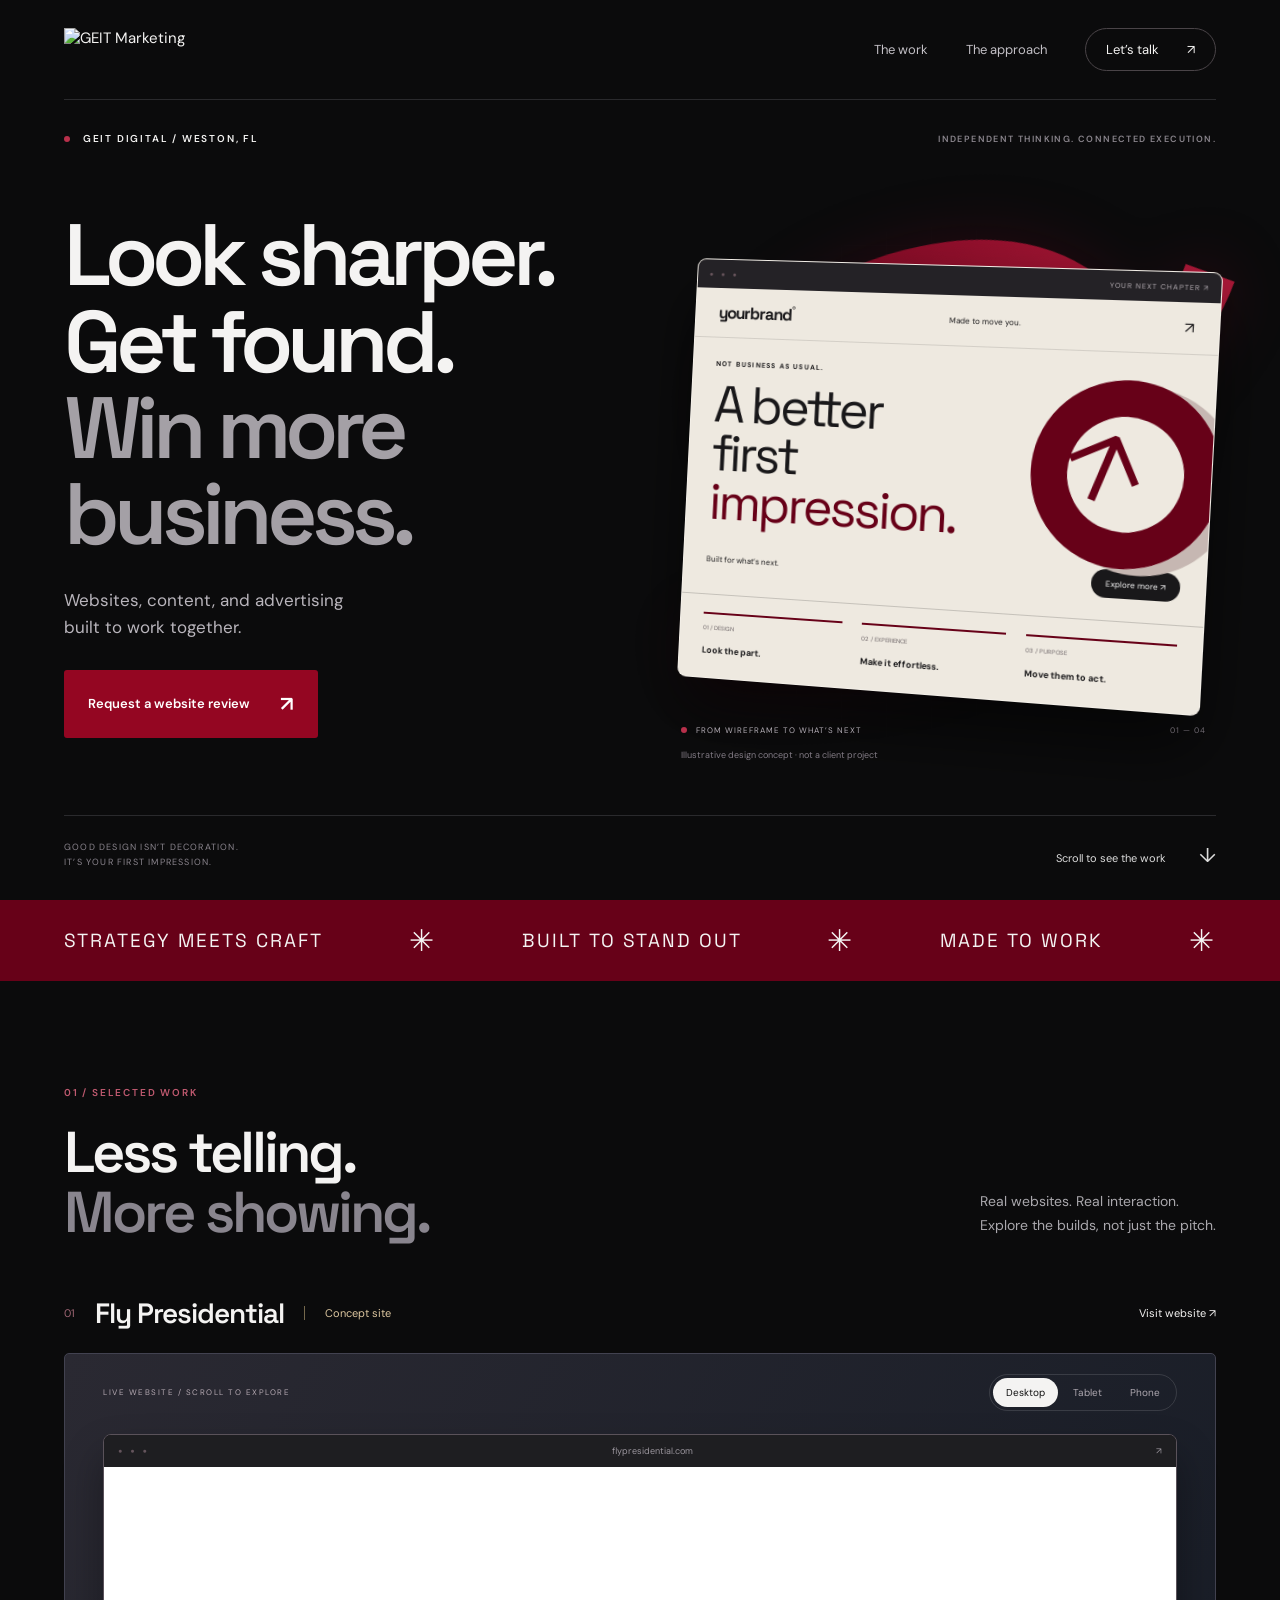
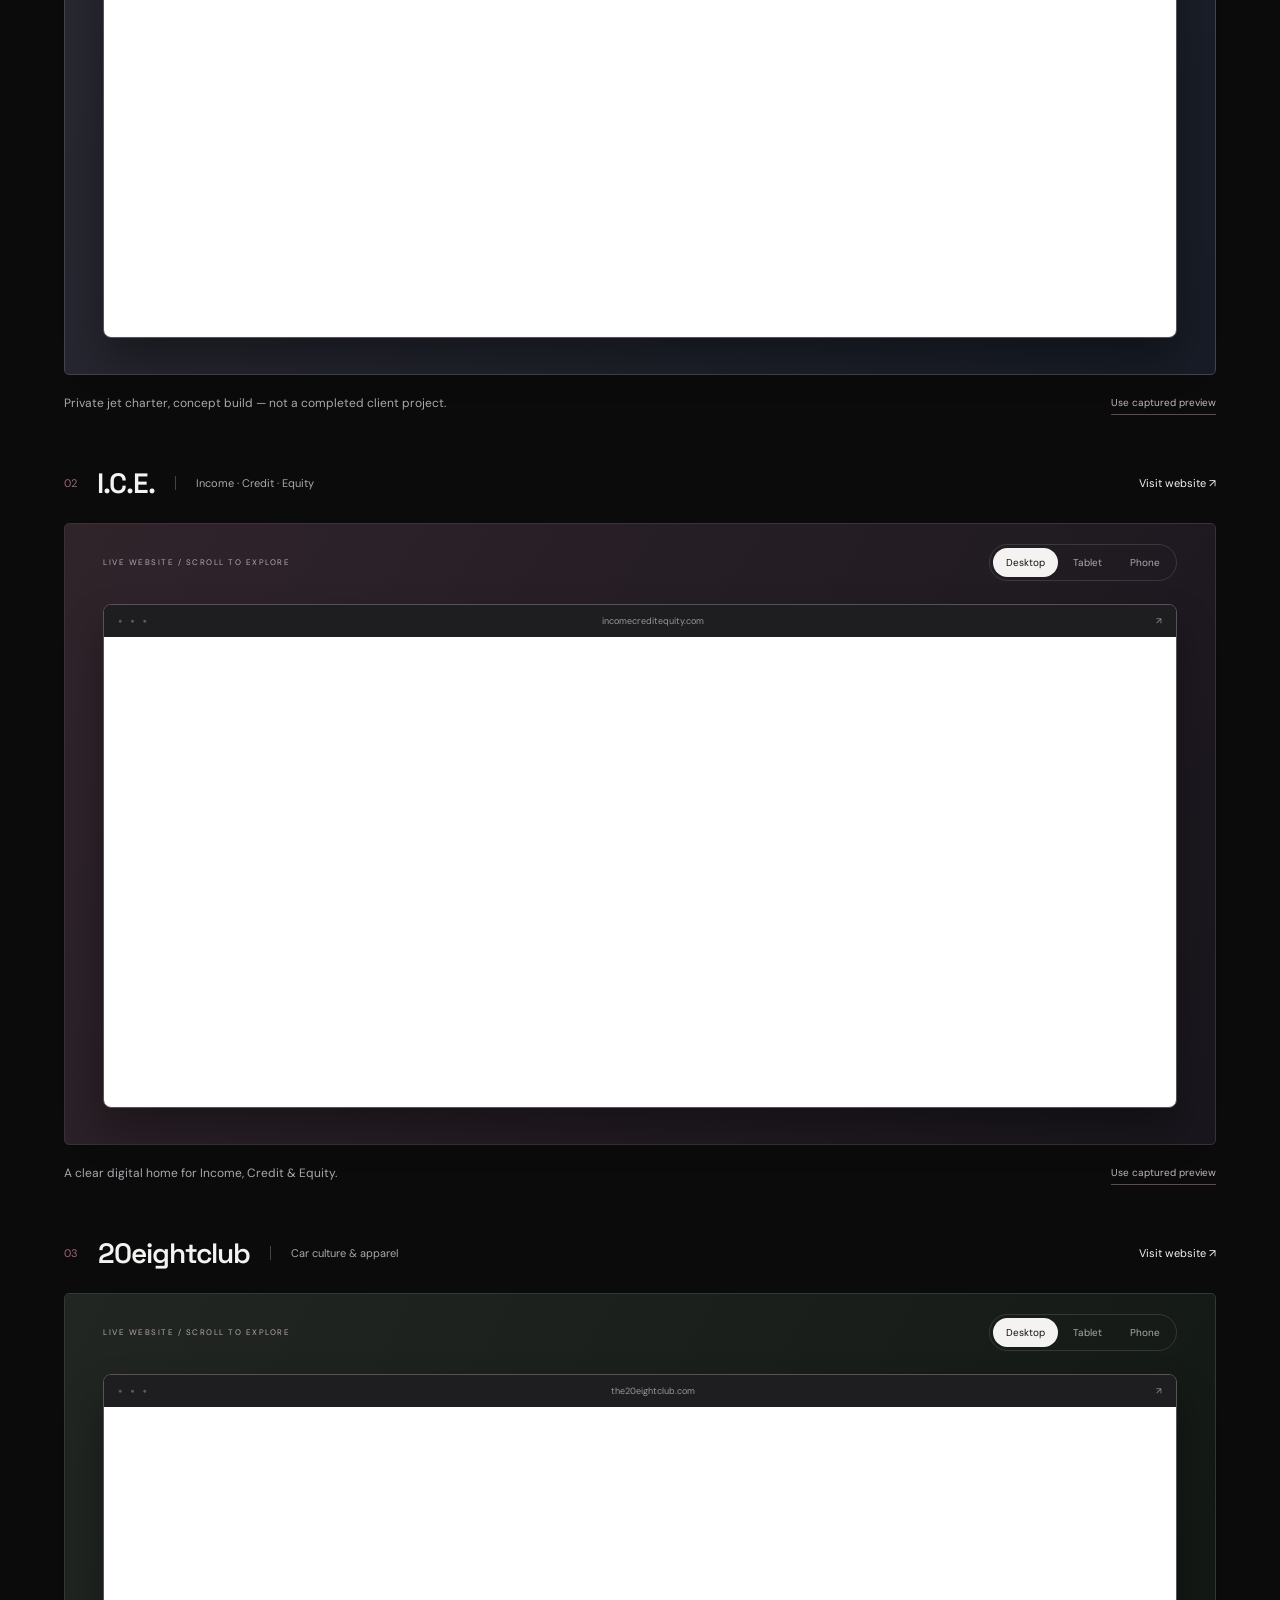
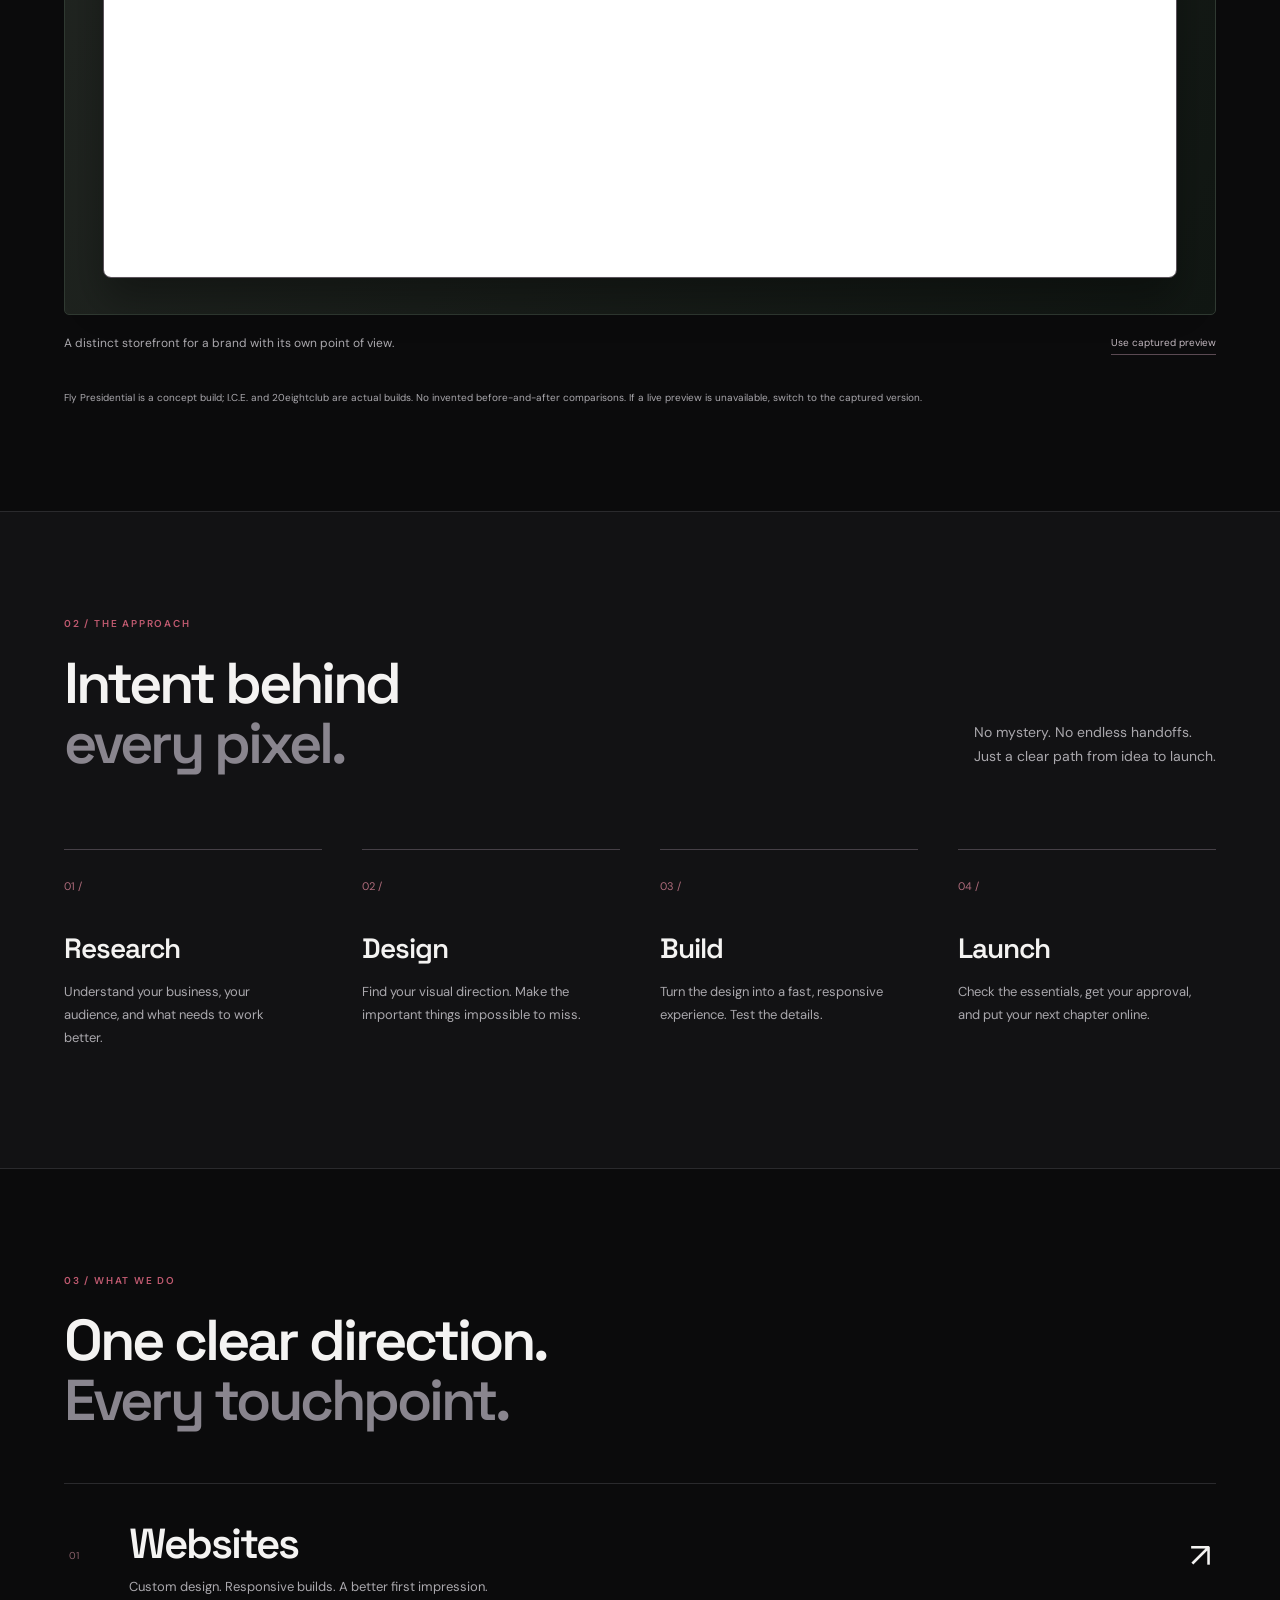
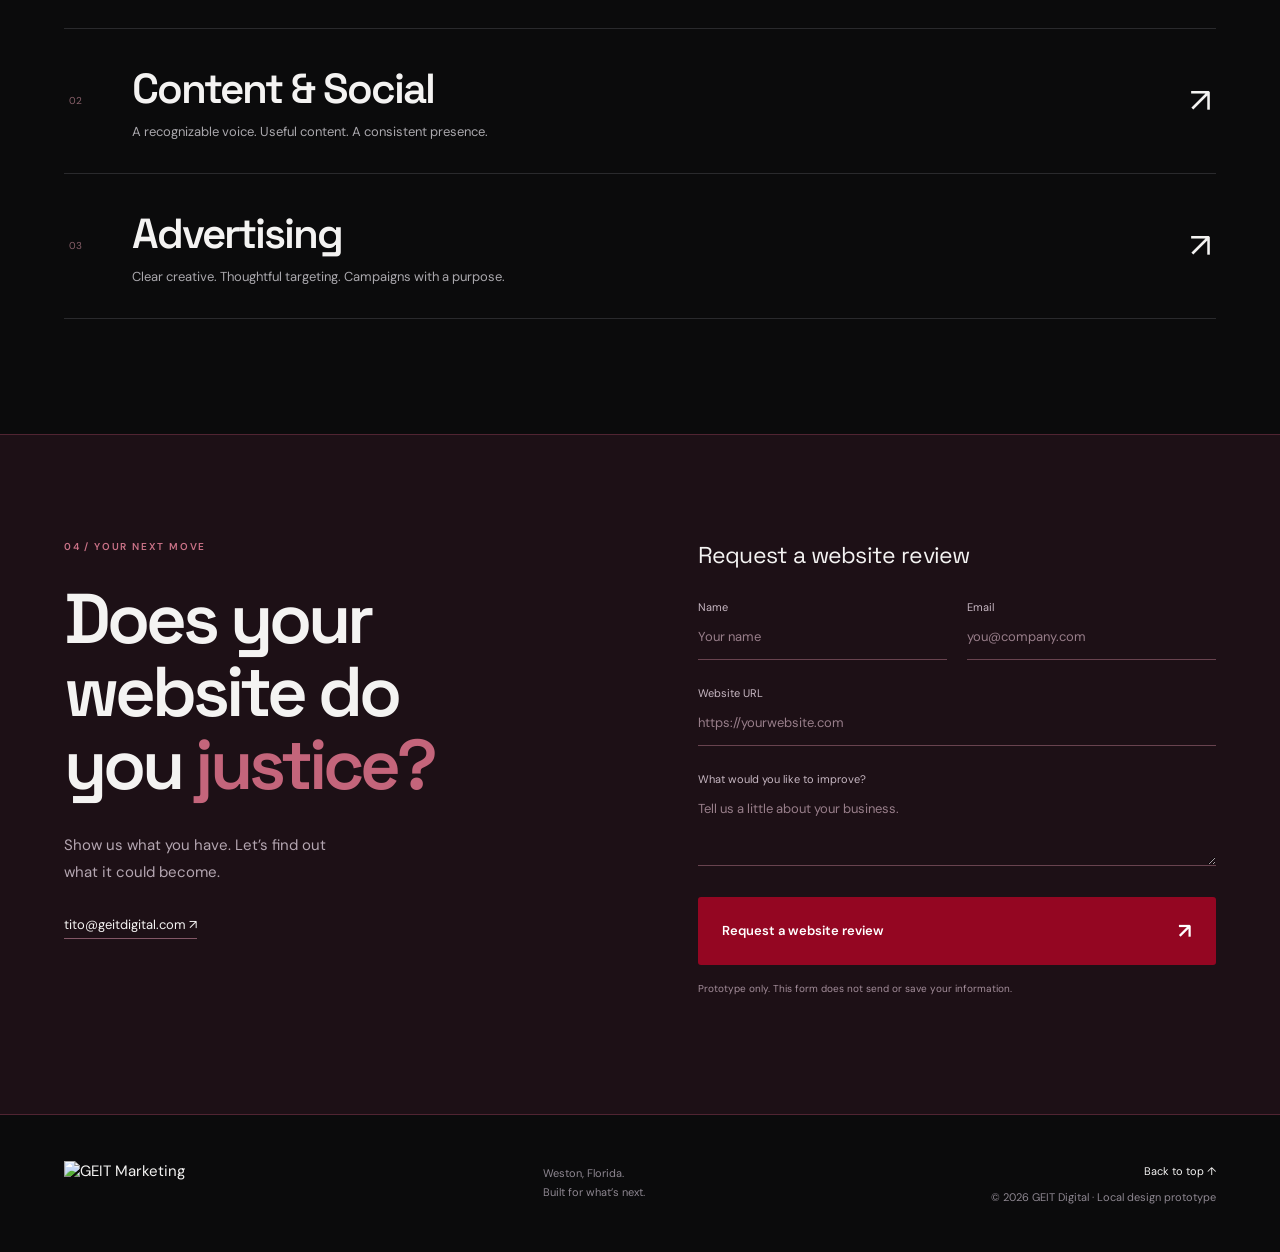
==== index.html @ c1f09822 "Add site preview files" ====
<!doctype html>
<html lang="en"><head>
<meta name="robots" content="noindex, nofollow"><meta charset="utf-8"><meta name="viewport" content="width=device-width, initial-scale=1"><meta name="theme-color" content="#0b0b0c"><meta name="description" content="GEIT Digital — websites, content, and advertising built to work together. Local design prototype."><title>GEIT Digital — Built to stand out.</title><link rel="icon" href="assets/geit-logo.png"><link rel="preconnect" href="https://fonts.googleapis.com"><link rel="preconnect" href="https://fonts.gstatic.com" crossorigin><link href="https://fonts.googleapis.com/css2?family=DM+Sans:wght@400;500;600;700&family=Space+Grotesk:wght@400;500;600;700&display=swap" rel="stylesheet"><link rel="stylesheet" href="styles.css"><script src="script.js" defer></script></head>
<body><a class="skip" href="#main">Skip to content</a><div class="cursor" aria-hidden="true"></div>
<header class="header"><a class="brand" href="#" aria-label="GEIT Digital home"><img src="assets/geit-logo.png" width="132" height="44" alt="GEIT Marketing"></a><nav aria-label="Main navigation"><a href="#work">The work</a><a href="#approach">The approach</a><a class="nav-cta" href="#review">Let’s talk <span>↗</span></a></nav></header>
<main id="main"><section class="hero" aria-labelledby="hero-title"><div class="hero-top"><p class="eyebrow"><i></i> GEIT DIGITAL / WESTON, FL</p><p class="edition">INDEPENDENT THINKING. CONNECTED EXECUTION.</p></div><div class="hero-layout"><div class="hero-copy"><h1 id="hero-title">Look sharper.<br>Get found.<br><span>Win more<br class="desktop-break"> business.</span></h1><p class="hero-sub">Websites, content, and advertising<br>built to work together.</p><a class="button" href="#review">Request a website review <span>↗</span></a></div>
<div class="hero-art" aria-label="Animation of a wireframe becoming a polished website"><div class="art-grid"></div><svg class="swoosh" viewBox="0 0 600 600" aria-hidden="true"><defs><linearGradient id="maroon"><stop stop-color="#670118"/><stop offset="1" stop-color="#ad1838"/></linearGradient></defs><path d="M 65 396 C 510 550 613 93 297 120 C 96 139 111 351 365 293 C 481 266 540 211 565 171" fill="none" stroke="url(#maroon)" stroke-width="45" pathLength="1"/></svg>
<div class="site-build"><div class="mini-chrome"><span>● ● ●</span><span>YOUR NEXT CHAPTER ↗</span></div><div class="mini-nav"><b>yourbrand<span>®</span></b><small>Made to move you.</small><span>↗</span></div><div class="mini-content"><p class="mini-label">NOT BUSINESS AS USUAL.</p><div class="mini-heading">A better<br>first<br><em>impression.</em></div><div class="mini-orbit"><span>↗</span></div><div class="mini-bottom"><span>Built for what’s next.</span><span class="mini-pill">Explore more ↗</span></div></div><div class="mini-cards"><div><span>01 / DESIGN</span><b>Look the part.</b></div><div><span>02 / EXPERIENCE</span><b>Make it effortless.</b></div><div><span>03 / PURPOSE</span><b>Move them to act.</b></div></div></div>
<div class="build-caption"><span class="live-dot"></span> FROM WIREFRAME TO WHAT’S NEXT <span>01 — 04</span></div><p class="concept-note">Illustrative design concept · not a client project</p></div></div><div class="hero-bottom"><span>GOOD DESIGN ISN’T DECORATION.<br>IT’S YOUR FIRST IMPRESSION.</span><a href="#work">Scroll to see the work <span>↓</span></a></div></section>
<div class="ticker" aria-hidden="true"><span>STRATEGY MEETS CRAFT</span><b>✳</b><span>BUILT TO STAND OUT</span><b>✳</b><span>MADE TO WORK</span><b>✳</b></div>
<section id="work" class="section work"><div class="section-heading reveal"><div><p class="eyebrow">01 / SELECTED WORK</p><h2>Less telling.<br><span>More showing.</span></h2></div><p>Real websites. Real interaction.<br>Explore the builds, not just the pitch.</p></div>
<article class="project reveal" data-project="fly"><div class="project-head"><div><span class="project-number">01</span><h3>Fly Presidential</h3><span class="project-kind">Concept site</span></div><a href="https://flypresidential.com" target="_blank" rel="noopener noreferrer">Visit website ↗</a></div><div class="preview-stage fly-stage"><div class="preview-toolbar"><span class="preview-label">LIVE WEBSITE / SCROLL TO EXPLORE</span><div class="device-buttons" role="group" aria-label="Fly Presidential device preview"><button data-device="desktop" aria-pressed="true">Desktop</button><button data-device="tablet" aria-pressed="false">Tablet</button><button data-device="phone" aria-pressed="false">Phone</button></div></div><div class="device-shell" data-device="desktop"><div class="browser-bar"><span>● ● ●</span><span>flypresidential.com</span><span>↗</span></div><div class="screen"><picture><source media="(max-width:700px)" srcset="assets/fly-mobile.webp"><img class="site-capture" src="assets/fly-site.webp" width="1440" height="1000" alt="Captured Fly Presidential concept homepage; not a completed client project" loading="lazy"></picture><iframe title="Fly Presidential concept site preview" data-src="https://flypresidential.com" loading="lazy" referrerpolicy="no-referrer" sandbox="allow-scripts allow-same-origin" tabindex="0"></iframe></div></div></div><div class="project-foot"><p>Private jet charter, concept build — not a completed client project.</p><button class="capture-toggle" aria-pressed="false">Use captured preview</button></div></article>
<article class="project reveal" data-project="ice"><div class="project-head"><div><span class="project-number">02</span><h3>I.C.E.</h3><span class="project-kind">Income · Credit · Equity</span></div><a href="https://incomecreditequity.com" target="_blank" rel="noopener noreferrer">Visit website ↗</a></div><div class="preview-stage ice-stage"><div class="preview-toolbar"><span class="preview-label">LIVE WEBSITE / SCROLL TO EXPLORE</span><div class="device-buttons" role="group" aria-label="I.C.E. device preview"><button data-device="desktop" aria-pressed="true">Desktop</button><button data-device="tablet" aria-pressed="false">Tablet</button><button data-device="phone" aria-pressed="false">Phone</button></div></div><div class="device-shell" data-device="desktop"><div class="browser-bar"><span>● ● ●</span><span>incomecreditequity.com</span><span>↗</span></div><div class="screen"><img class="site-capture" src="assets/ice-site.webp" width="1440" height="2400" alt="Captured I.C.E. homepage; use Visit website for the current build" loading="lazy"><iframe title="I.C.E. live website preview" data-src="https://incomecreditequity.com" loading="lazy" referrerpolicy="no-referrer" sandbox="allow-scripts allow-same-origin" tabindex="0"></iframe></div></div></div><div class="project-foot"><p>A clear digital home for Income, Credit & Equity.</p><button class="capture-toggle" aria-pressed="false">Use captured preview</button></div></article>
<article class="project reveal" data-project="club"><div class="project-head"><div><span class="project-number">03</span><h3>20eightclub</h3><span class="project-kind">Car culture & apparel</span></div><a href="https://the20eightclub.com" target="_blank" rel="noopener noreferrer">Visit website ↗</a></div><div class="preview-stage club-stage"><div class="preview-toolbar"><span class="preview-label">LIVE WEBSITE / SCROLL TO EXPLORE</span><div class="device-buttons" role="group" aria-label="20eightclub device preview"><button data-device="desktop" aria-pressed="true">Desktop</button><button data-device="tablet" aria-pressed="false">Tablet</button><button data-device="phone" aria-pressed="false">Phone</button></div></div><div class="device-shell" data-device="desktop"><div class="browser-bar"><span>● ● ●</span><span>the20eightclub.com</span><span>↗</span></div><div class="screen"><img class="site-capture" src="assets/20eight-site.webp" width="1440" height="2400" alt="Captured 20eightclub homepage; use Visit website for the current build" loading="lazy"><iframe title="20eightclub live website preview" data-src="https://the20eightclub.com" loading="lazy" referrerpolicy="no-referrer" sandbox="allow-scripts allow-same-origin" tabindex="0"></iframe></div></div></div><div class="project-foot"><p>A distinct storefront for a brand with its own point of view.</p><button class="capture-toggle" aria-pressed="false">Use captured preview</button></div></article><p class="work-note">Fly Presidential is a concept build; I.C.E. and 20eightclub are actual builds. No invented before-and-after comparisons. If a live preview is unavailable, switch to the captured version.</p></section>
<section id="approach" class="section approach"><div class="section-heading reveal"><div><p class="eyebrow">02 / THE APPROACH</p><h2>Intent behind<br><span>every pixel.</span></h2></div><p>No mystery. No endless handoffs.<br>Just a clear path from idea to launch.</p></div><div class="steps"><article class="reveal"><span>01 /</span><h3>Research</h3><p>Understand your business, your audience, and what needs to work better.</p></article><article class="reveal"><span>02 /</span><h3>Design</h3><p>Find your visual direction. Make the important things impossible to miss.</p></article><article class="reveal"><span>03 /</span><h3>Build</h3><p>Turn the design into a fast, responsive experience. Test the details.</p></article><article class="reveal"><span>04 /</span><h3>Launch</h3><p>Check the essentials, get your approval, and put your next chapter online.</p></article></div></section>
<section class="section services" id="services"><div class="section-heading reveal"><div><p class="eyebrow">03 / WHAT WE DO</p><h2>One clear direction.<br><span>Every touchpoint.</span></h2></div></div><a class="service-row reveal" href="#review"><span>01</span><div><h3>Websites</h3><p>Custom design. Responsive builds. A better first impression.</p></div><b>↗</b></a><a class="service-row reveal" href="#review"><span>02</span><div><h3>Content & Social</h3><p>A recognizable voice. Useful content. A consistent presence.</p></div><b>↗</b></a><a class="service-row reveal" href="#review"><span>03</span><div><h3>Advertising</h3><p>Clear creative. Thoughtful targeting. Campaigns with a purpose.</p></div><b>↗</b></a></section>
<section class="section review" id="review"><div class="review-copy reveal"><p class="eyebrow">04 / YOUR NEXT MOVE</p><h2>Does your<br>website do<br>you <em>justice?</em></h2><p>Show us what you have. Let’s find out<br>what it could become.</p><a href="mailto:tito@geitdigital.com">tito@geitdigital.com ↗</a></div><form id="review-form" class="reveal" action="#review" method="get"><p class="form-intro">Request a website review</p><div class="form-grid"><label>Name<input name="name" autocomplete="name" required placeholder="Your name"></label><label>Email<input name="email" type="email" autocomplete="email" required placeholder="you@company.com"></label></div><label>Website URL<input name="website" type="url" placeholder="https://yourwebsite.com" required></label><label>What would you like to improve?<textarea name="message" rows="3" placeholder="Tell us a little about your business."></textarea></label><button class="button" id="review-submit" type="button">Request a website review <span>↗</span></button><p class="prototype-note">Prototype only. This form does not send or save your information.</p><p id="form-status" role="status" aria-live="polite"></p></form></section></main>
<footer><a href="#" class="brand"><img src="assets/geit-logo.png" width="132" height="44" alt="GEIT Marketing" loading="lazy"></a><p>Weston, Florida.<br>Built for what’s next.</p><div><a href="#main">Back to top ↑</a><p>© 2026 GEIT Digital · Local design prototype</p></div></footer></body></html>
---- styles.css ----
:root{--bg:#0b0b0c;--panel:#141416;--ink:#f4f3f2;--muted:#aaa8ad;--line:#2a2a2d;--maroon:#670118;--red:#940622;--font:'Space Grotesk',Arial,sans-serif}*{box-sizing:border-box}html{scroll-behavior:smooth;scroll-padding-top:100px}body{margin:0;background:var(--bg);color:var(--ink);font-family:'DM Sans',Arial,sans-serif;font-size:15px;-webkit-font-smoothing:antialiased}a{color:inherit;text-decoration:none}button,input,textarea{font:inherit}button,a,input,textarea{-webkit-tap-highlight-color:transparent}button{cursor:pointer}a:focus-visible,button:focus-visible,input:focus-visible,textarea:focus-visible,iframe:focus-visible{outline:2px solid #e3637d;outline-offset:5px}::selection{background:var(--red);color:white}.skip{position:fixed;top:-80px;left:20px;background:white;color:black;padding:14px;z-index:100}.skip:focus{top:10px}.header{height:100px;margin:0 5%;display:flex;align-items:center;justify-content:space-between;border-bottom:1px solid var(--line)}.brand img{width:132px;height:auto;display:block}.header nav{display:flex;align-items:center;gap:38px;font-size:13px}.header nav>a:not(.nav-cta){color:#c3c0c6}.header a:hover{color:#e3a3b1}.nav-cta{border:1px solid #4a4448;border-radius:30px;padding:12px 20px;display:flex;gap:28px}.hero{padding:32px 5% 0;overflow:hidden}.hero-top{display:flex;justify-content:space-between;align-items:center}.eyebrow,.edition{font-size:10px;letter-spacing:1.8px;font-weight:600}.eyebrow i,.live-dot{display:inline-block;width:6px;height:6px;border-radius:50%;background:#b8304b;margin-right:9px}.edition{font-size:9px;color:#8a858c;letter-spacing:1.4px}.hero-layout{display:grid;grid-template-columns:1.05fr 1fr;align-items:center;min-height:660px;gap:15px}.hero-copy{z-index:1;padding:25px 0 45px}h1,h2,h3,p{margin-top:0}h1,h2,h3{font-family:var(--font);font-weight:600}h1{font-size:clamp(62px,6.8vw,108px);line-height:.99;letter-spacing:-6px;margin-bottom:30px}h1>span{color:#a4a0a6}.hero-sub{color:#b9b5bc;font-size:17px;line-height:1.6;margin-bottom:28px}.button{display:inline-flex;align-items:center;justify-content:space-between;gap:30px;padding:19px 23px;background:var(--red);border:1px solid transparent;border-radius:3px;color:white;font-size:13px;font-weight:600;transition:background .2s,transform .2s}.button:hover{background:#b80b30;transform:translateY(-3px)}.button span{font-size:21px}.hero-art{height:570px;position:relative;perspective:1200px}.art-grid{position:absolute;inset:0;background-image:linear-gradient(#ffffff06 1px,transparent 1px),linear-gradient(90deg,#ffffff06 1px,transparent 1px);background-size:45px 45px;mask-image:radial-gradient(ellipse,black,transparent 70%)}.swoosh{position:absolute;width:125%;height:125%;top:-13%;left:-12%;transform:rotate(-12deg);filter:drop-shadow(0 0 30px #67011850)}.swoosh path{stroke-dasharray:1;stroke-dashoffset:1;animation:draw 1.8s cubic-bezier(.4,0,.2,1) .15s forwards}.site-build{position:absolute;inset:65px 10px 74px 16px;background:#eee9e0;color:#19181a;border:1px solid #ffffff40;border-radius:9px;overflow:hidden;box-shadow:0 35px 65px #0009;transform:rotateY(-8deg) rotateZ(3deg);animation:assemble 1.7s ease both}.mini-chrome{height:29px;background:#242226;color:#b8b1b7;display:flex;justify-content:space-between;align-items:center;padding:0 12px;font-size:7px;letter-spacing:1px}.mini-chrome>span:first-child{font-size:7px;letter-spacing:3px;color:#68555c}.mini-nav{display:flex;justify-content:space-between;align-items:center;padding:14px 24px;border-bottom:1px solid #19181a20}.mini-nav b{font-family:var(--font);font-size:17px;letter-spacing:-1px}.mini-nav b span{font-size:8px;vertical-align:top}.mini-nav small{font-size:8px}.mini-content{padding:22px 24px;position:relative;overflow:hidden}.mini-label{font-size:7px;font-weight:700;letter-spacing:1.2px;margin-bottom:12px}.mini-heading{font-family:var(--font);font-size:clamp(38px,4.1vw,62px);letter-spacing:-3px;line-height:.95;position:relative;z-index:2}.mini-heading em{font-style:normal;color:var(--maroon)}.mini-orbit{position:absolute;right:-10px;top:27px;width:185px;height:185px;border-radius:50%;border:36px solid var(--maroon);box-shadow:12px 12px 0 #c6b7b2;transform:rotate(-25deg)}.mini-orbit span{font-size:95px;position:absolute;left:10px;top:-18px;color:var(--maroon)}.mini-bottom{display:flex;justify-content:space-between;align-items:center;margin-top:20px;font-size:8px}.mini-pill{background:#19181a;color:#fff;padding:9px 14px;border-radius:20px}.mini-cards{border-top:1px solid #19181a30;display:flex;padding:18px 24px;gap:20px}.mini-cards>div{flex:1;border-top:2px solid var(--maroon);padding-top:10px}.mini-cards span{display:block;font-size:6px;margin-bottom:7px;color:#6a6265}.mini-cards b{font-size:9px}.mini-nav,.mini-content,.mini-cards{animation:polish 1.5s ease both}.mini-content{animation-delay:.15s}.mini-cards{animation-delay:.3s}.build-caption{position:absolute;bottom:35px;left:20px;right:10px;font-size:8px;letter-spacing:1px;color:#b3adb5;display:flex;align-items:center}.build-caption>span:last-child{margin-left:auto;color:#6e6870}.concept-note{position:absolute;bottom:0;left:20px;font-size:9px;color:#827b85}.hero-bottom{display:flex;justify-content:space-between;align-items:center;border-top:1px solid var(--line);padding:22px 0 28px;font-size:9px;letter-spacing:1.2px;color:#8b858e;line-height:1.7}.hero-bottom>a{font-size:11px;color:#ddd;letter-spacing:0}.hero-bottom>a span{margin-left:30px;font-size:20px}.ticker{background:var(--maroon);padding:21px 5%;display:flex;align-items:center;justify-content:space-between;gap:25px;overflow:hidden;white-space:nowrap;font-family:var(--font);font-size:19px;letter-spacing:2px}.ticker b{font-size:30px;font-weight:400}.section{padding:105px 5%}.section-heading{display:flex;justify-content:space-between;align-items:flex-end;margin-bottom:52px;gap:30px}.section-heading .eyebrow{color:#c05a70;margin-bottom:24px}h2{font-size:clamp(44px,4.5vw,70px);line-height:1.04;letter-spacing:-3px;margin-bottom:0}h2 span{color:#89858e}.section-heading>p{color:var(--muted);line-height:1.7;font-size:14px;margin-bottom:5px}.project{margin-top:50px}.project-head{display:flex;align-items:center;justify-content:space-between;margin-bottom:22px}.project-head>div{display:flex;gap:20px;align-items:center}.project-number{font-size:11px;color:#9f6674}.project h3{font-size:28px;letter-spacing:-1px;margin:0}.project-kind{font-size:11px;color:var(--muted);border-left:1px solid #444;padding-left:20px}.project-head>a{font-size:11px}.project-head>a:hover{color:#dd6c85}.preview-stage{background:linear-gradient(120deg,#30242b,#19161d);border:1px solid #3a3037;border-radius:5px;padding:20px 38px 36px}.club-stage{background:linear-gradient(120deg,#222622,#111713);border-color:#303a32}.preview-toolbar{display:flex;align-items:center;justify-content:space-between;gap:20px;margin-bottom:23px}.preview-label{font-size:8px;letter-spacing:1.5px;color:#b5a9b2}.device-buttons{display:flex;border:1px solid #ffffff20;border-radius:30px;padding:3px;gap:2px}.device-buttons button{border:0;border-radius:30px;color:#ada7af;background:transparent;padding:8px 13px;font-size:10px;transition:background .2s}.device-buttons button[aria-pressed=true]{background:#f4f3f2;color:#111}.device-buttons button:hover{background:#ffffff20;color:white}.device-shell{width:100%;margin:auto;background:#151517;border:1px solid #5a525a;border-radius:8px;overflow:hidden;box-shadow:0 22px 40px #0005;transition:width .5s}.device-shell[data-device=tablet]{width:min(768px,100%)}.device-shell[data-device=phone]{width:min(390px,100%)}.browser-bar{height:32px;display:flex;align-items:center;justify-content:space-between;padding:0 14px;color:#9b969e;font-size:9px;background:#1e1e21}.browser-bar>span:first-child{letter-spacing:3px;color:#64545c;font-size:7px}.screen{height:470px;position:relative;overflow:auto;background:#f1f1ee;overscroll-behavior:contain}.screen iframe{width:100%;height:100%;display:block;position:absolute;inset:0;border:0;background:white}.site-capture{width:100%;height:auto;display:block}.project.captured iframe{display:none}.project.captured .screen:hover .site-capture{animation:preview-scroll 10s ease-in-out infinite alternate}.project-foot{display:flex;justify-content:space-between;align-items:center;padding-top:16px;gap:16px}.project-foot p,.work-note{font-size:12px;color:var(--muted);line-height:1.7;margin:0}.capture-toggle{color:#c2b7be;border:0;border-bottom:1px solid #5b4a53;background:transparent;font-size:10px;padding:5px 0;white-space:nowrap}.work-note{font-size:10px;margin-top:34px}.approach{background:#121214;border-top:1px solid var(--line);border-bottom:1px solid var(--line)}.steps{display:grid;grid-template-columns:repeat(4,1fr);gap:40px;margin-top:75px}.steps article{border-top:1px solid #464047;padding-top:25px}.steps article>span{font-size:11px;color:#ae6b7b}.steps h3{font-size:28px;letter-spacing:-1px;margin:35px 0 14px}.steps p{font-size:13px;line-height:1.8;color:var(--muted);max-width:240px}.services{padding-bottom:115px}.service-row{display:flex;align-items:center;gap:50px;padding:33px 5px;border-top:1px solid var(--line);transition:padding .25s,background .25s}.service-row:last-child{border-bottom:1px solid var(--line)}.service-row>span{color:#89616b;font-size:10px}.service-row h3{font-size:42px;letter-spacing:-2px;margin:0 0 8px}.service-row p{font-size:13px;color:var(--muted);margin:0}.service-row>b{margin-left:auto;font-size:34px;font-weight:400}.service-row:hover{padding-left:22px;padding-right:22px;background:#67011820}.review{background:#1d1016;display:grid;grid-template-columns:1fr 1fr;gap:10%;border-top:1px solid #502432;border-bottom:1px solid #502432}.review .eyebrow{color:#ca7287;margin-bottom:30px}.review h2{font-size:clamp(50px,5.5vw,84px);letter-spacing:-4px;margin-bottom:30px}.review h2 em{font-style:normal;color:#c4657b}.review-copy>p:not(.eyebrow){color:#b4a6b1;line-height:1.8}.review-copy>a{font-size:13px;display:inline-block;margin-top:15px;border-bottom:1px solid #835766;padding-bottom:5px}.form-intro{font-family:var(--font);font-size:23px;letter-spacing:-.7px;margin-bottom:30px}.form-grid{display:grid;grid-template-columns:1fr 1fr;gap:20px}label{display:block;font-size:11px;color:#c7b7c2;margin-bottom:26px}input,textarea{width:100%;display:block;border:0;border-bottom:1px solid #68434f;border-radius:0;color:#fff;background:transparent;padding:14px 0;font-size:13px;resize:vertical}input::placeholder,textarea::placeholder{color:#987e8a}.review .button{width:100%;margin-top:5px}.prototype-note{font-size:10px;color:#a48e9b;line-height:1.6;margin-top:16px}#form-status{font-size:12px;color:#f0c1cf}footer{padding:45px 5%;display:flex;align-items:center;justify-content:space-between;gap:30px}footer p{font-size:11px;color:#8e8791;line-height:1.8;margin:0}footer>div{text-align:right}footer>div>a{font-size:11px;display:inline-block;margin-bottom:10px}.cursor{display:none}.js-motion .reveal{opacity:0;transform:translateY(25px);transition:opacity .65s ease,transform .65s ease}.js-motion .reveal.visible{opacity:1;transform:none}@media(hover:hover) and (pointer:fine){.cursor.active{display:block;position:fixed;left:0;top:0;width:20px;height:20px;border:1px solid #d6788d;border-radius:50%;pointer-events:none;z-index:99;transform:translate(-50%,-50%);transition:width .2s,height .2s;mix-blend-mode:screen}.cursor.hover{width:44px;height:44px;background:#94062230}}
@keyframes draw{to{stroke-dashoffset:0}}@keyframes assemble{0%{background:transparent;border-color:#8f5b70;transform:rotateY(-15deg) rotateZ(5deg) translateY(20px);box-shadow:none}40%{background:#151316}100%{background:#eee9e0}}@keyframes polish{0%,25%{opacity:.12;filter:grayscale(1);transform:translateY(12px)}100%{opacity:1;filter:none;transform:none}}@keyframes preview-scroll{0%,10%{transform:translateY(0)}90%,100%{transform:translateY(min(0px,calc(470px - 100%)))}}
@media(min-width:1700px){body{max-width:1800px;margin:auto}}@media(max-width:1050px){h1{letter-spacing:-4px;font-size:70px}.hero-layout{min-height:600px}.hero-art{height:500px}.site-build{inset:65px 0 80px}.mini-nav{padding:14px}.mini-content{padding:20px 14px}.mini-heading{font-size:43px}.mini-orbit{width:130px;height:130px;border-width:25px;right:-20px;top:50px}.mini-orbit span{font-size:67px}.mini-cards{padding:14px;gap:10px}.mini-nav small{display:none}.steps{gap:25px}.section{padding-top:80px;padding-bottom:80px}.edition{display:none}.project-kind{display:none}.preview-stage{padding:18px 20px 24px}}
@media(max-width:700px){.header{height:80px;margin:0 6%}.brand img{width:110px}.header nav{gap:16px}.header nav>a:not(.nav-cta){display:none}.nav-cta{padding:10px 16px;font-size:11px;gap:20px}.hero{padding:24px 6% 0}.eyebrow{font-size:9px}.hero-layout{display:flex;flex-direction:column;gap:0;align-items:stretch}.hero-copy{padding:30px 0 0}h1{font-size:clamp(55px,12.8vw,86px);letter-spacing:-3.7px;line-height:1.02;margin-bottom:24px}.desktop-break{display:none}.hero-sub{font-size:15px;margin-bottom:24px}.button{font-size:12px;padding:16px 20px;gap:28px}.hero-art{height:440px;margin:15px -5% 0}.site-build{inset:45px 20px 75px 18px}.mini-content{padding:16px 18px}.mini-heading{font-size:44px;letter-spacing:-2.5px}.mini-orbit{width:134px;height:134px;right:-15px;top:25px}.mini-bottom{margin-top:14px}.mini-cards{padding:12px 18px}.mini-cards b{font-size:8px}.mini-nav{padding:10px 18px}.mini-nav small{display:block}.mini-chrome{height:24px}.build-caption{bottom:37px;font-size:7px;left:20px;right:20px}.build-caption>span:last-child{display:none}.concept-note{bottom:11px;font-size:8px}.hero-bottom{padding:18px 0;font-size:7px;gap:15px}.hero-bottom>a{font-size:10px}.hero-bottom>a span{margin-left:8px}.ticker{padding:16px 6%;font-size:13px;gap:25px;justify-content:flex-start}.ticker b{font-size:20px}.section{padding:65px 6%}.section-heading{display:block;margin-bottom:35px}.section-heading .eyebrow{margin-bottom:20px}h2{font-size:43px;letter-spacing:-2.5px}.section-heading>p{margin-top:24px;font-size:13px}.project{margin-top:35px}.project-head{margin-bottom:18px}.project-head>div{gap:12px}.project h3{font-size:25px}.project-head>a{font-size:10px}.project-number{font-size:9px}.preview-stage{padding:13px 10px 18px}.preview-toolbar{display:block;margin-bottom:15px}.preview-label{font-size:7px;letter-spacing:1px;display:block;margin-bottom:13px}.device-buttons{display:inline-flex}.device-buttons button{font-size:9px;padding:7px 13px}.screen{height:380px}.browser-bar{height:28px;padding:0 8px;font-size:8px}.project-foot{align-items:flex-start;flex-direction:column;gap:4px;padding-top:13px}.project-foot p{font-size:11px}.capture-toggle{font-size:9px}.work-note{font-size:9px;margin-top:25px}.steps{grid-template-columns:1fr 1fr;gap:30px 23px;margin-top:40px}.steps article{padding-top:17px}.steps h3{font-size:23px;margin-top:24px;margin-bottom:10px}.steps p{font-size:12px;line-height:1.7}.service-row{padding:25px 0;gap:20px}.service-row h3{font-size:29px;letter-spacing:-1.5px}.service-row p{font-size:11px;line-height:1.7;max-width:235px}.service-row>b{font-size:25px}.review{grid-template-columns:1fr;gap:45px}.review h2{font-size:62px;letter-spacing:-3px}.review-copy>p:not(.eyebrow){font-size:14px}.form-grid{grid-template-columns:1fr;gap:0}.form-intro{font-size:22px}label{margin-bottom:22px}input,textarea{font-size:16px}footer{padding:35px 6%;flex-wrap:wrap;gap:25px}footer>p{font-size:10px}footer>div{width:100%;display:flex;justify-content:space-between;align-items:center;gap:15px;text-align:left}footer>div>a{margin:0;white-space:nowrap}footer>div p{font-size:8px}.project.captured .screen:hover .site-capture{animation:none}}
@media(prefers-reduced-motion:reduce){html{scroll-behavior:auto}*,*::before,*::after{animation:none!important;transition:none!important}.swoosh path{stroke-dashoffset:0}.js-motion .reveal{opacity:1;transform:none}.cursor{display:none!important}}
.fly-stage{background:linear-gradient(120deg,#2a2932,#171c26);border-color:#424250}.project[data-project=fly] .project-kind{color:#ddc7a0;border-color:#75684c}
@media(max-width:700px){.project[data-project=fly] h3{font-size:23px}.project[data-project=fly] .project-kind{display:inline;font-size:8px;padding-left:9px}.project[data-project=fly] .project-head>div{gap:8px}}
.site-build::after{opacity:0;content:'';position:absolute;inset:29px 0 0;pointer-events:none;background:repeating-linear-gradient(0deg,transparent 0 34px,#c5a3b440 35px 36px),repeating-linear-gradient(90deg,transparent 0 44px,#c5a3b440 45px 46px);animation:wireframe 1.8s ease both}
@keyframes wireframe{0%,35%{opacity:1}100%{opacity:0}}
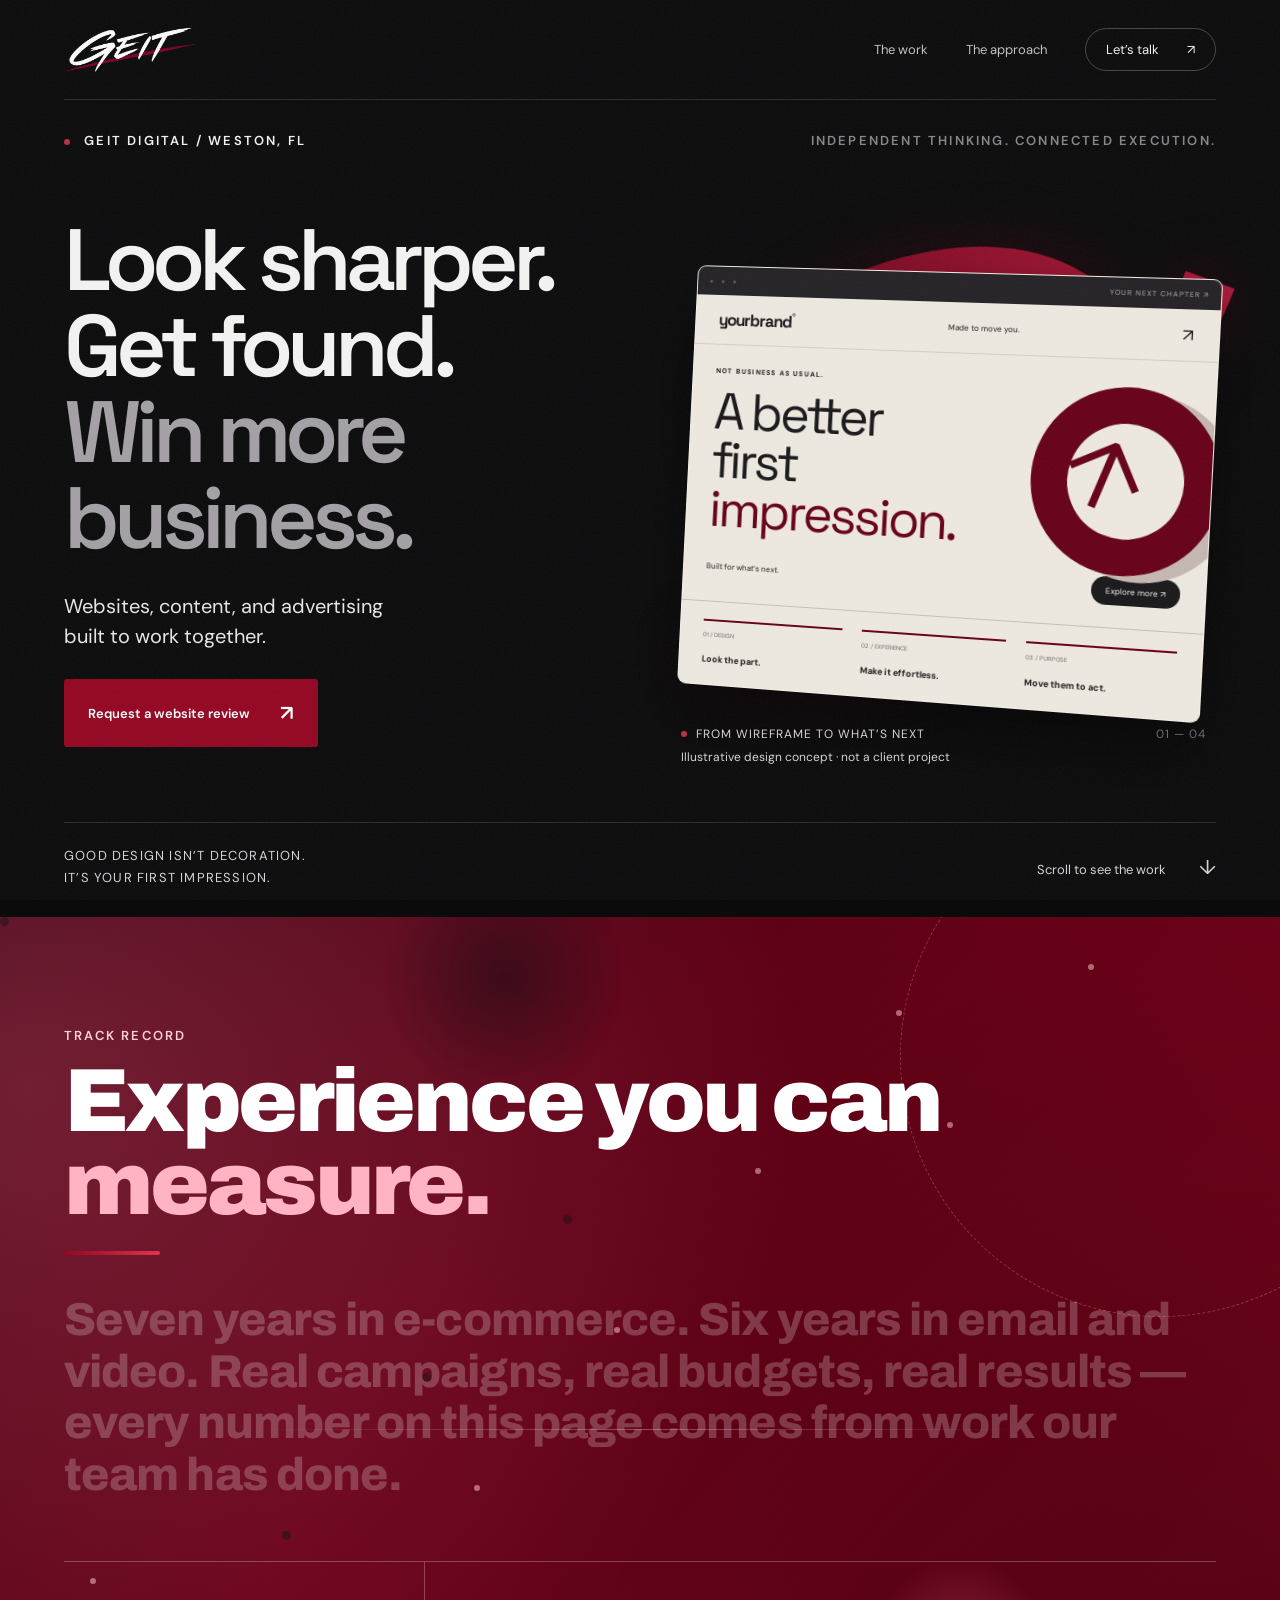
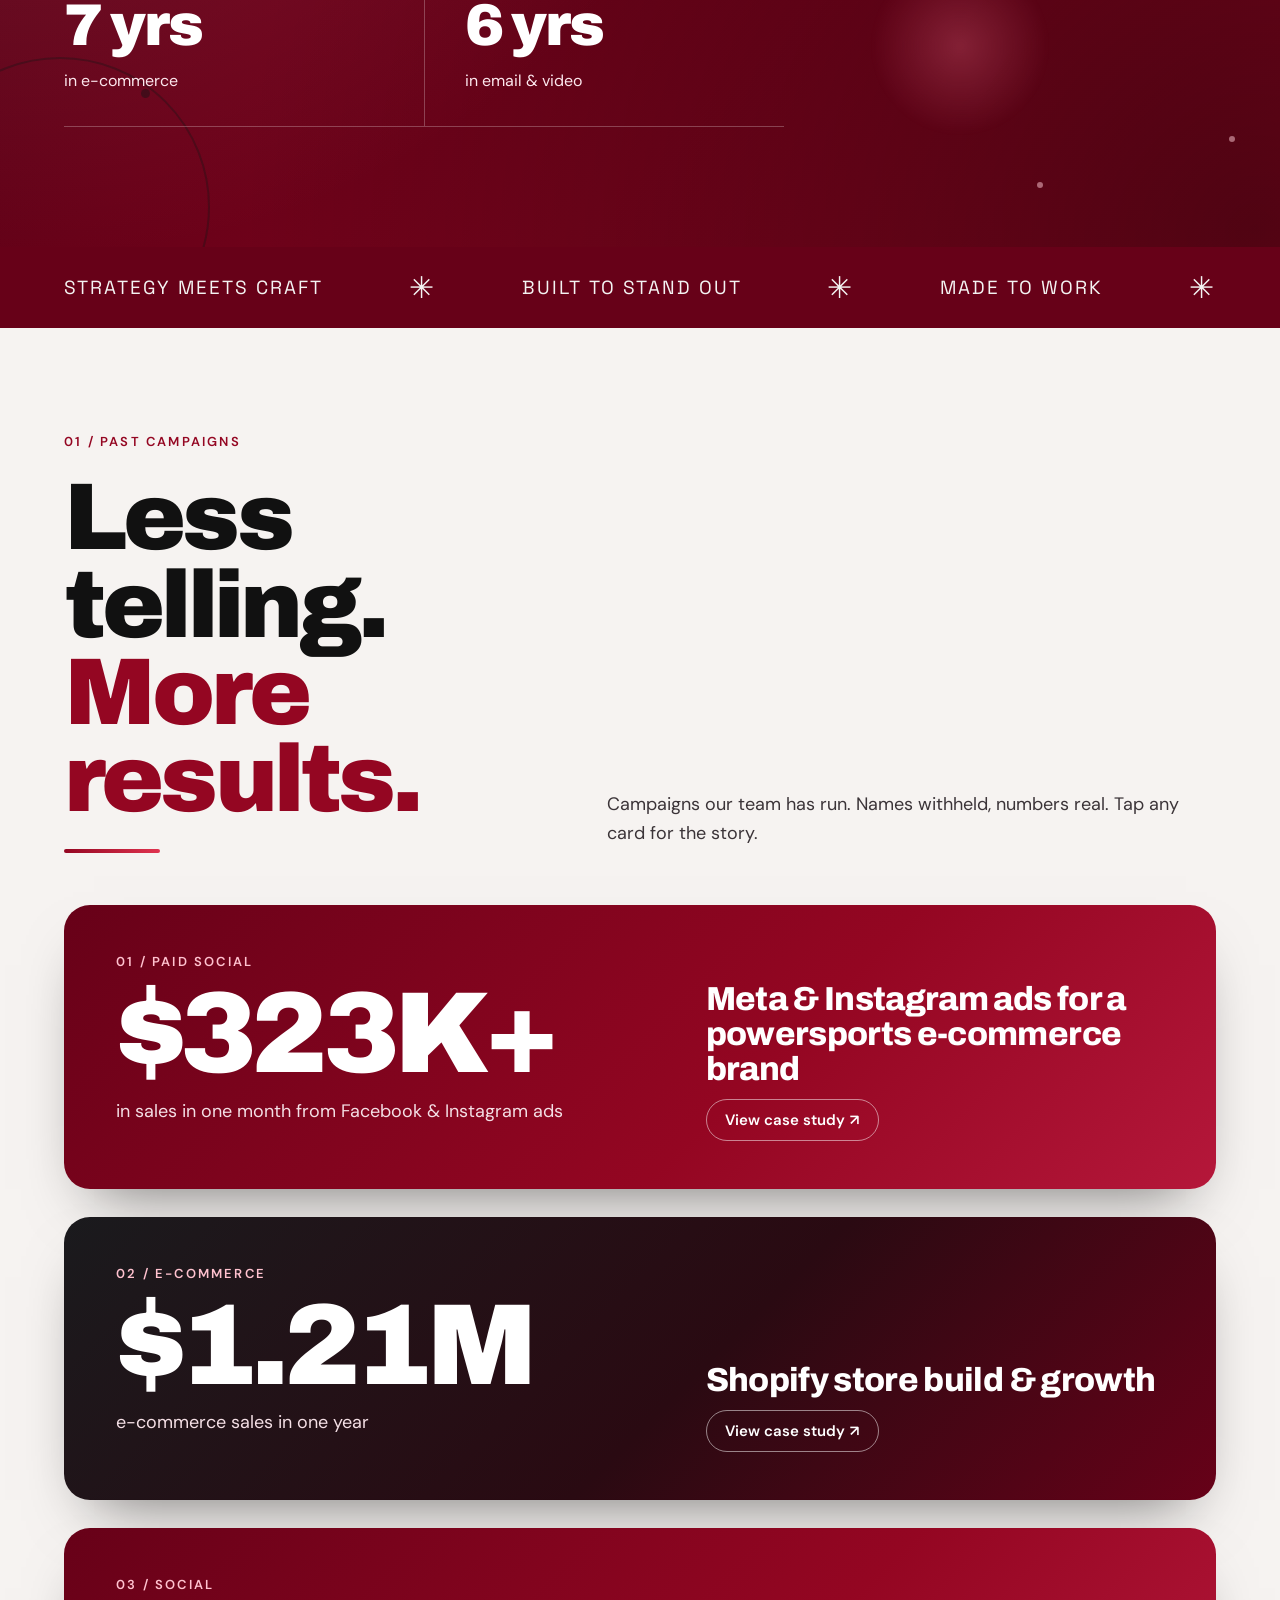
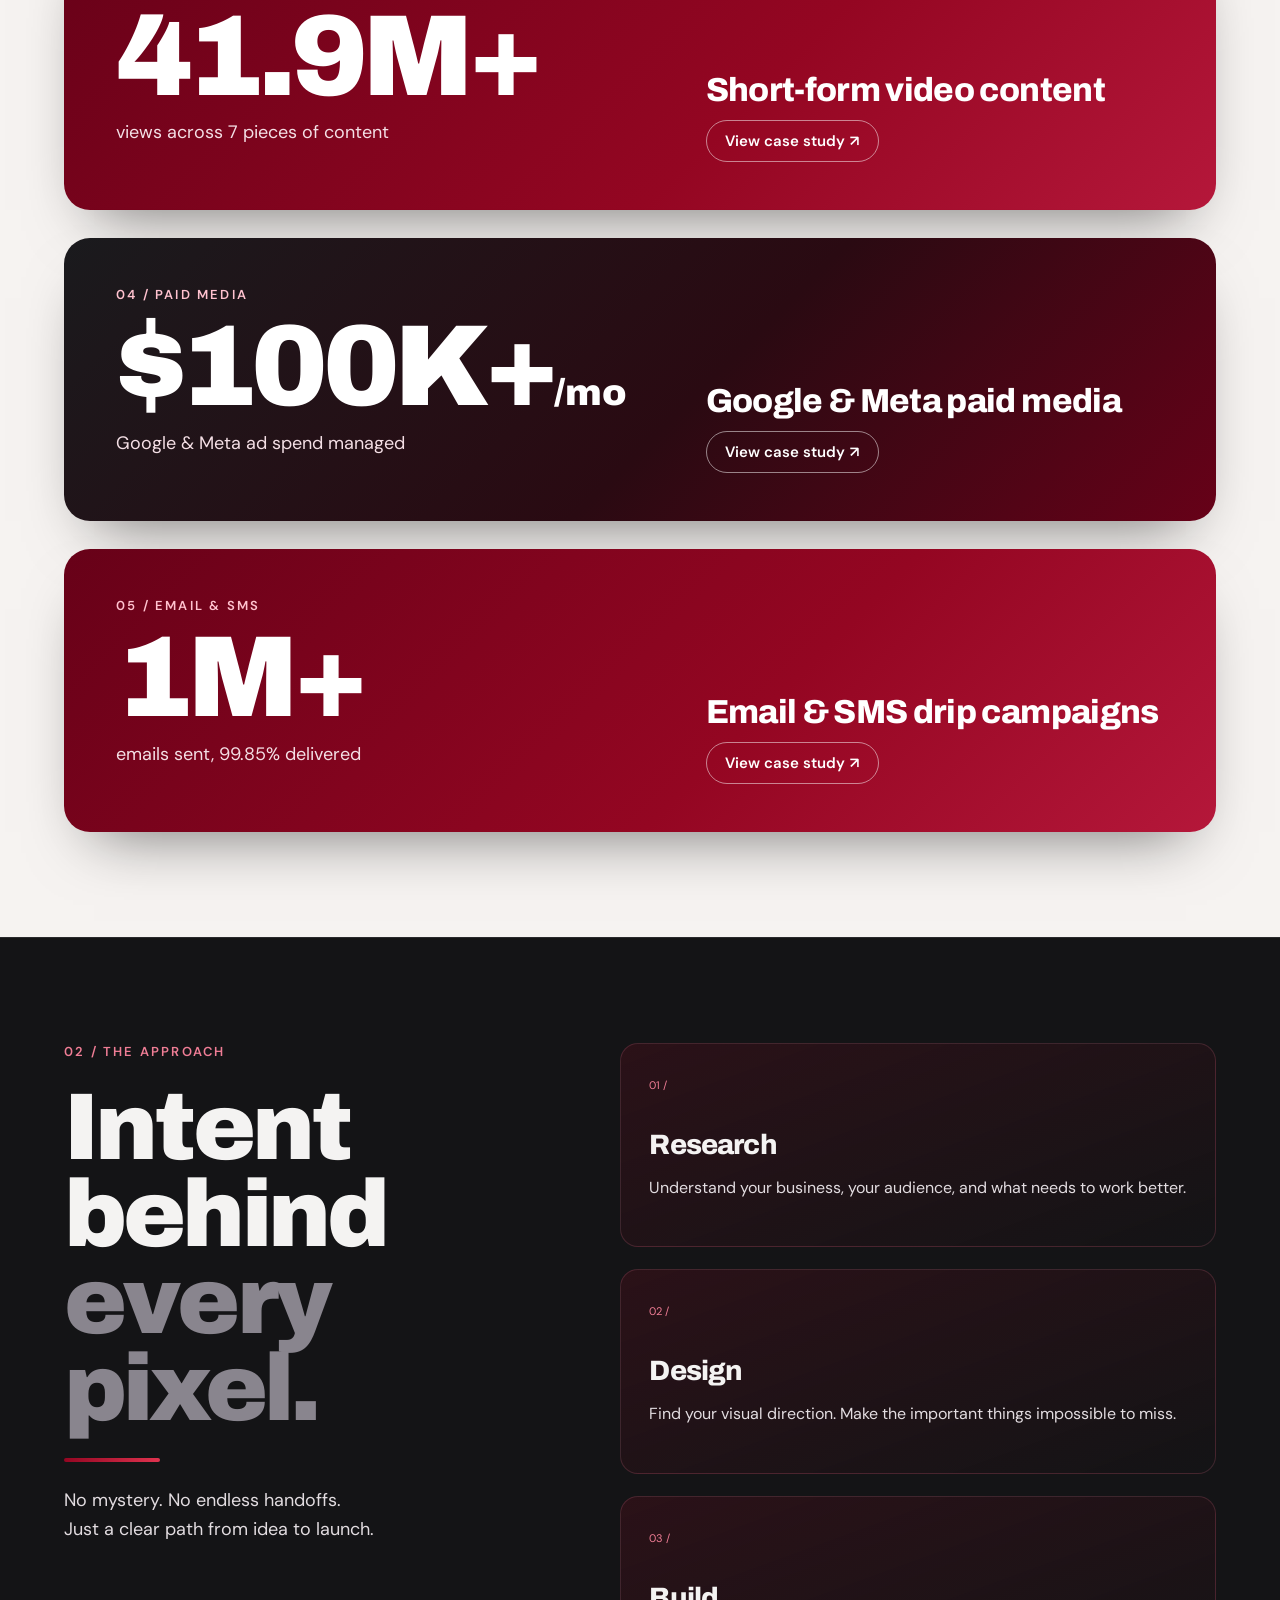
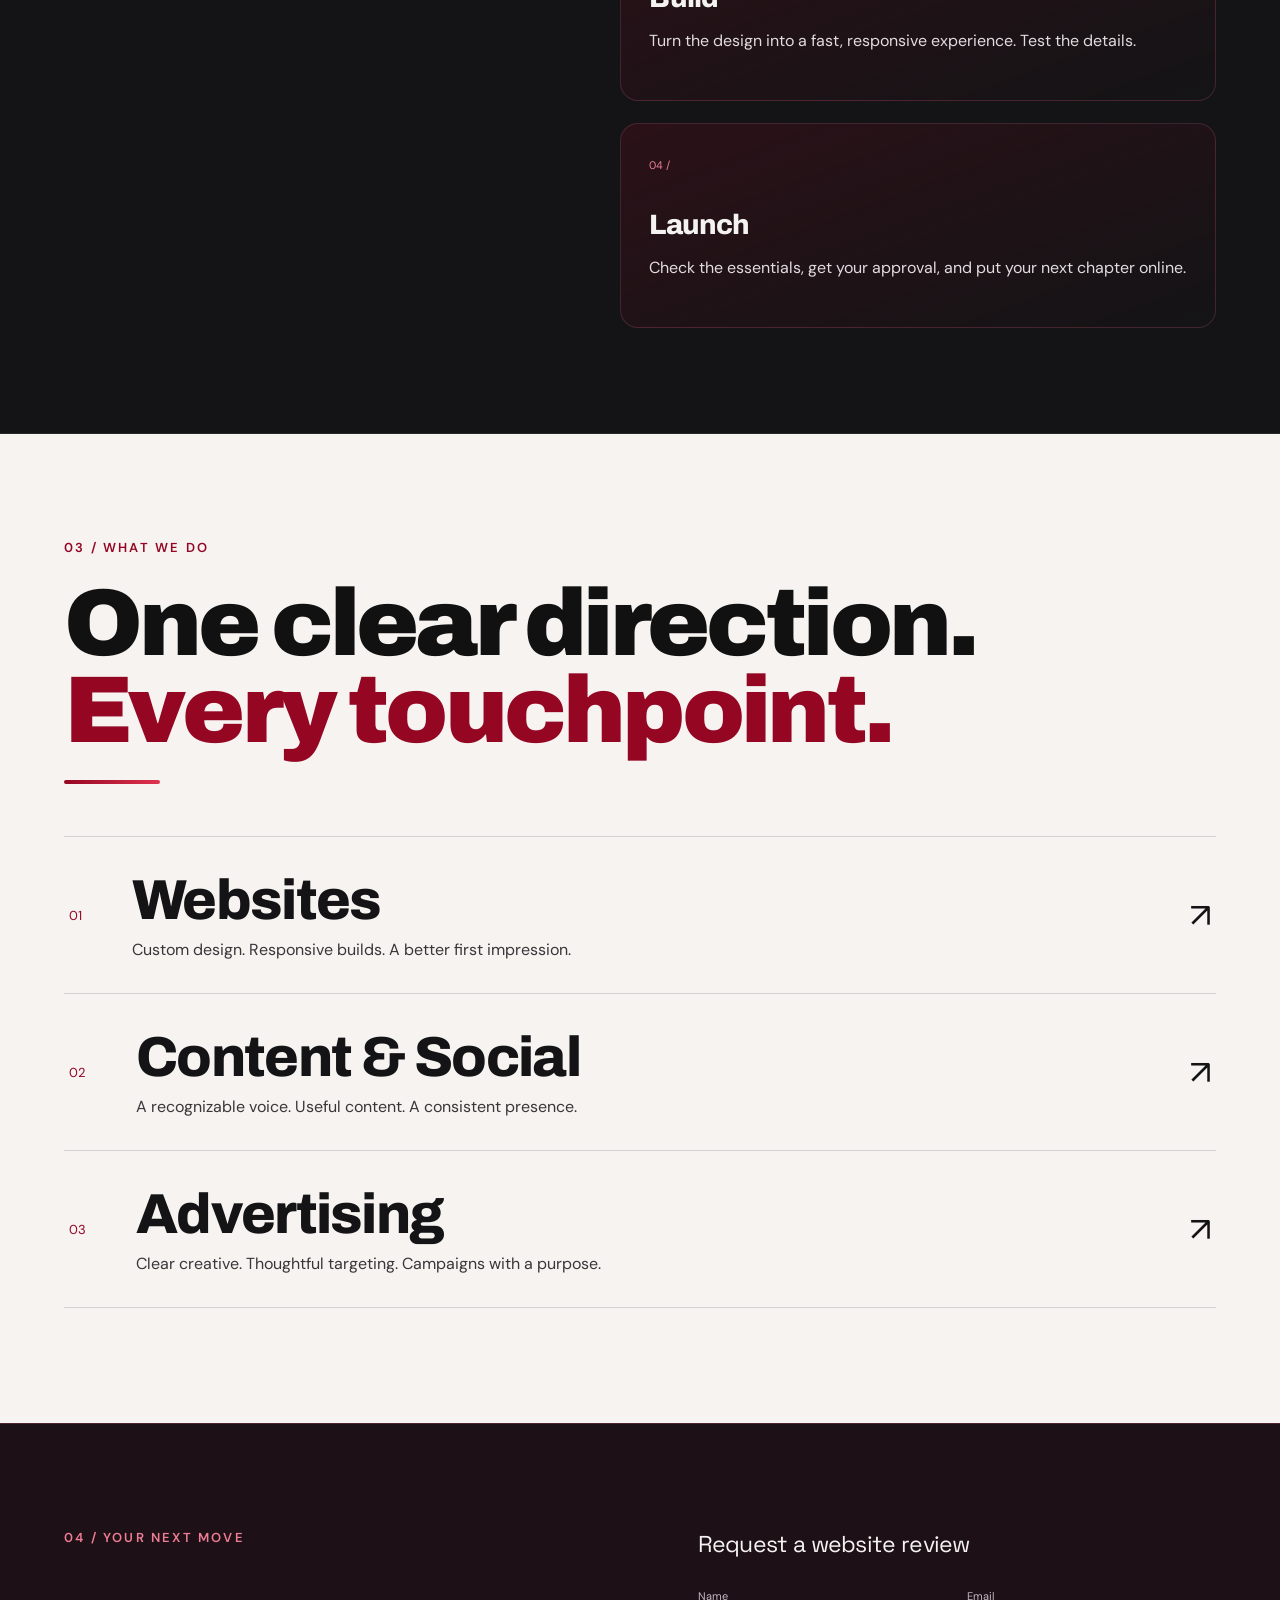
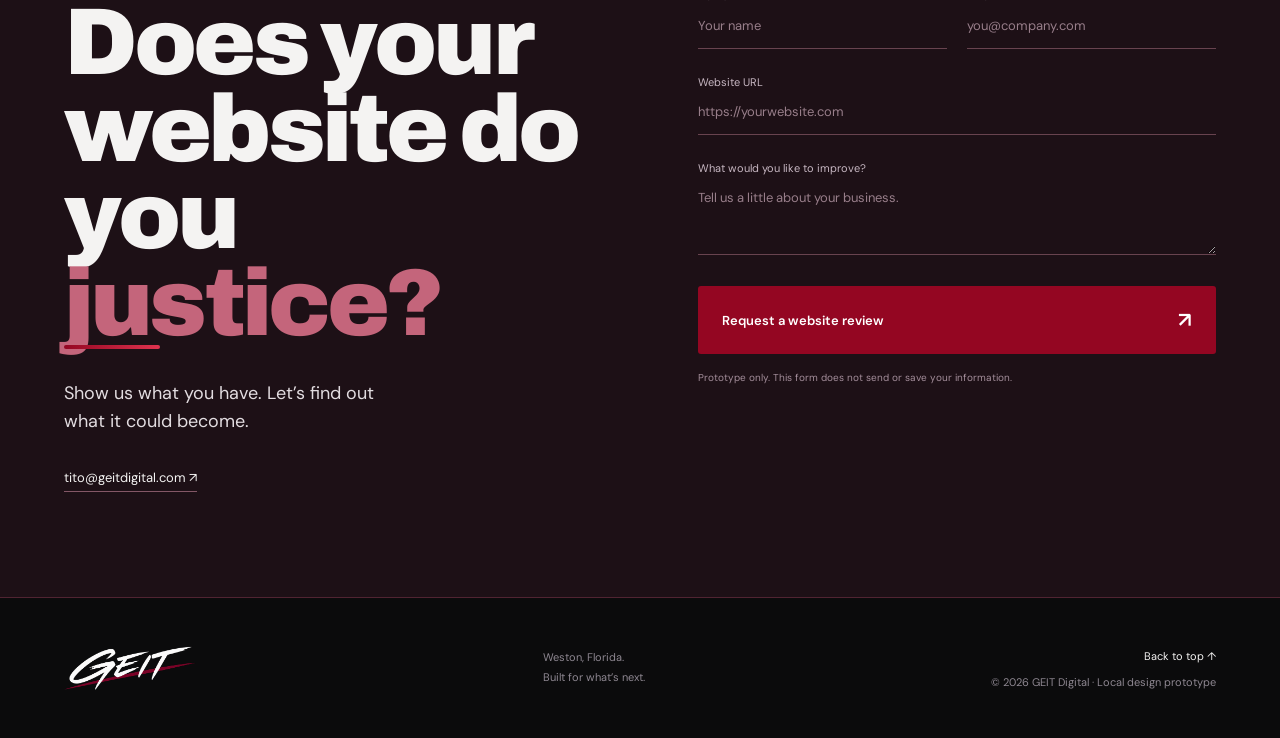
==== commit 97fa153a: "v4 redesign" ====
--- a/index.html
+++ b/index.html
@@ -1,18 +1,13 @@
 <!doctype html>
-<html lang="en"><head>
-<meta name="robots" content="noindex, nofollow"><meta charset="utf-8"><meta name="viewport" content="width=device-width, initial-scale=1"><meta name="theme-color" content="#0b0b0c"><meta name="description" content="GEIT Digital — websites, content, and advertising built to work together. Local design prototype."><title>GEIT Digital — Built to stand out.</title><link rel="icon" href="assets/geit-logo.png"><link rel="preconnect" href="https://fonts.googleapis.com"><link rel="preconnect" href="https://fonts.gstatic.com" crossorigin><link href="https://fonts.googleapis.com/css2?family=DM+Sans:wght@400;500;600;700&family=Space+Grotesk:wght@400;500;600;700&display=swap" rel="stylesheet"><link rel="stylesheet" href="styles.css"><script src="script.js" defer></script></head>
-<body><a class="skip" href="#main">Skip to content</a><div class="cursor" aria-hidden="true"></div>
+<html lang="en"><head><meta charset="utf-8"><meta name="robots" content="noindex, nofollow"><meta name="viewport" content="width=device-width, initial-scale=1"><meta name="theme-color" content="#0b0b0c"><meta name="description" content="GEIT Digital — websites, content, and advertising built to work together. Local design prototype."><title>GEIT Digital — Built to stand out.</title><link rel="icon" href="assets/geit-logo.png"><link rel="preconnect" href="https://fonts.googleapis.com"><link rel="preconnect" href="https://fonts.gstatic.com" crossorigin><link href="https://fonts.googleapis.com/css2?family=Archivo:wght@800;900&family=DM+Sans:wght@400;500;600;700&family=Space+Grotesk:wght@400;500;600;700&display=swap" rel="stylesheet"><link rel="stylesheet" href="styles.css?v=20261107c"><script src="script.js?v=20261107c" defer></script></head>
+<body><a class="skip" href="#main">Skip to content</a><div class="cursor" aria-hidden="true"><span class="cursor-g">G</span></div>
 <header class="header"><a class="brand" href="#" aria-label="GEIT Digital home"><img src="assets/geit-logo.png" width="132" height="44" alt="GEIT Marketing"></a><nav aria-label="Main navigation"><a href="#work">The work</a><a href="#approach">The approach</a><a class="nav-cta" href="#review">Let’s talk <span>↗</span></a></nav></header>
 <main id="main"><section class="hero" aria-labelledby="hero-title"><div class="hero-top"><p class="eyebrow"><i></i> GEIT DIGITAL / WESTON, FL</p><p class="edition">INDEPENDENT THINKING. CONNECTED EXECUTION.</p></div><div class="hero-layout"><div class="hero-copy"><h1 id="hero-title">Look sharper.<br>Get found.<br><span>Win more<br class="desktop-break"> business.</span></h1><p class="hero-sub">Websites, content, and advertising<br>built to work together.</p><a class="button" href="#review">Request a website review <span>↗</span></a></div>
 <div class="hero-art" aria-label="Animation of a wireframe becoming a polished website"><div class="art-grid"></div><svg class="swoosh" viewBox="0 0 600 600" aria-hidden="true"><defs><linearGradient id="maroon"><stop stop-color="#670118"/><stop offset="1" stop-color="#ad1838"/></linearGradient></defs><path d="M 65 396 C 510 550 613 93 297 120 C 96 139 111 351 365 293 C 481 266 540 211 565 171" fill="none" stroke="url(#maroon)" stroke-width="45" pathLength="1"/></svg>
 <div class="site-build"><div class="mini-chrome"><span>● ● ●</span><span>YOUR NEXT CHAPTER ↗</span></div><div class="mini-nav"><b>yourbrand<span>®</span></b><small>Made to move you.</small><span>↗</span></div><div class="mini-content"><p class="mini-label">NOT BUSINESS AS USUAL.</p><div class="mini-heading">A better<br>first<br><em>impression.</em></div><div class="mini-orbit"><span>↗</span></div><div class="mini-bottom"><span>Built for what’s next.</span><span class="mini-pill">Explore more ↗</span></div></div><div class="mini-cards"><div><span>01 / DESIGN</span><b>Look the part.</b></div><div><span>02 / EXPERIENCE</span><b>Make it effortless.</b></div><div><span>03 / PURPOSE</span><b>Move them to act.</b></div></div></div>
 <div class="build-caption"><span class="live-dot"></span> FROM WIREFRAME TO WHAT’S NEXT <span>01 — 04</span></div><p class="concept-note">Illustrative design concept · not a client project</p></div></div><div class="hero-bottom"><span>GOOD DESIGN ISN’T DECORATION.<br>IT’S YOUR FIRST IMPRESSION.</span><a href="#work">Scroll to see the work <span>↓</span></a></div></section>
-<div class="ticker" aria-hidden="true"><span>STRATEGY MEETS CRAFT</span><b>✳</b><span>BUILT TO STAND OUT</span><b>✳</b><span>MADE TO WORK</span><b>✳</b></div>
-<section id="work" class="section work"><div class="section-heading reveal"><div><p class="eyebrow">01 / SELECTED WORK</p><h2>Less telling.<br><span>More showing.</span></h2></div><p>Real websites. Real interaction.<br>Explore the builds, not just the pitch.</p></div>
-<article class="project reveal" data-project="fly"><div class="project-head"><div><span class="project-number">01</span><h3>Fly Presidential</h3><span class="project-kind">Concept site</span></div><a href="https://flypresidential.com" target="_blank" rel="noopener noreferrer">Visit website ↗</a></div><div class="preview-stage fly-stage"><div class="preview-toolbar"><span class="preview-label">LIVE WEBSITE / SCROLL TO EXPLORE</span><div class="device-buttons" role="group" aria-label="Fly Presidential device preview"><button data-device="desktop" aria-pressed="true">Desktop</button><button data-device="tablet" aria-pressed="false">Tablet</button><button data-device="phone" aria-pressed="false">Phone</button></div></div><div class="device-shell" data-device="desktop"><div class="browser-bar"><span>● ● ●</span><span>flypresidential.com</span><span>↗</span></div><div class="screen"><picture><source media="(max-width:700px)" srcset="assets/fly-mobile.webp"><img class="site-capture" src="assets/fly-site.webp" width="1440" height="1000" alt="Captured Fly Presidential concept homepage; not a completed client project" loading="lazy"></picture><iframe title="Fly Presidential concept site preview" data-src="https://flypresidential.com" loading="lazy" referrerpolicy="no-referrer" sandbox="allow-scripts allow-same-origin" tabindex="0"></iframe></div></div></div><div class="project-foot"><p>Private jet charter, concept build — not a completed client project.</p><button class="capture-toggle" aria-pressed="false">Use captured preview</button></div></article>
-<article class="project reveal" data-project="ice"><div class="project-head"><div><span class="project-number">02</span><h3>I.C.E.</h3><span class="project-kind">Income · Credit · Equity</span></div><a href="https://incomecreditequity.com" target="_blank" rel="noopener noreferrer">Visit website ↗</a></div><div class="preview-stage ice-stage"><div class="preview-toolbar"><span class="preview-label">LIVE WEBSITE / SCROLL TO EXPLORE</span><div class="device-buttons" role="group" aria-label="I.C.E. device preview"><button data-device="desktop" aria-pressed="true">Desktop</button><button data-device="tablet" aria-pressed="false">Tablet</button><button data-device="phone" aria-pressed="false">Phone</button></div></div><div class="device-shell" data-device="desktop"><div class="browser-bar"><span>● ● ●</span><span>incomecreditequity.com</span><span>↗</span></div><div class="screen"><img class="site-capture" src="assets/ice-site.webp" width="1440" height="2400" alt="Captured I.C.E. homepage; use Visit website for the current build" loading="lazy"><iframe title="I.C.E. live website preview" data-src="https://incomecreditequity.com" loading="lazy" referrerpolicy="no-referrer" sandbox="allow-scripts allow-same-origin" tabindex="0"></iframe></div></div></div><div class="project-foot"><p>A clear digital home for Income, Credit & Equity.</p><button class="capture-toggle" aria-pressed="false">Use captured preview</button></div></article>
-<article class="project reveal" data-project="club"><div class="project-head"><div><span class="project-number">03</span><h3>20eightclub</h3><span class="project-kind">Car culture & apparel</span></div><a href="https://the20eightclub.com" target="_blank" rel="noopener noreferrer">Visit website ↗</a></div><div class="preview-stage club-stage"><div class="preview-toolbar"><span class="preview-label">LIVE WEBSITE / SCROLL TO EXPLORE</span><div class="device-buttons" role="group" aria-label="20eightclub device preview"><button data-device="desktop" aria-pressed="true">Desktop</button><button data-device="tablet" aria-pressed="false">Tablet</button><button data-device="phone" aria-pressed="false">Phone</button></div></div><div class="device-shell" data-device="desktop"><div class="browser-bar"><span>● ● ●</span><span>the20eightclub.com</span><span>↗</span></div><div class="screen"><img class="site-capture" src="assets/20eight-site.webp" width="1440" height="2400" alt="Captured 20eightclub homepage; use Visit website for the current build" loading="lazy"><iframe title="20eightclub live website preview" data-src="https://the20eightclub.com" loading="lazy" referrerpolicy="no-referrer" sandbox="allow-scripts allow-same-origin" tabindex="0"></iframe></div></div></div><div class="project-foot"><p>A distinct storefront for a brand with its own point of view.</p><button class="capture-toggle" aria-pressed="false">Use captured preview</button></div></article><p class="work-note">Fly Presidential is a concept build; I.C.E. and 20eightclub are actual builds. No invented before-and-after comparisons. If a live preview is unavailable, switch to the captured version.</p></section>
-<section id="approach" class="section approach"><div class="section-heading reveal"><div><p class="eyebrow">02 / THE APPROACH</p><h2>Intent behind<br><span>every pixel.</span></h2></div><p>No mystery. No endless handoffs.<br>Just a clear path from idea to launch.</p></div><div class="steps"><article class="reveal"><span>01 /</span><h3>Research</h3><p>Understand your business, your audience, and what needs to work better.</p></article><article class="reveal"><span>02 /</span><h3>Design</h3><p>Find your visual direction. Make the important things impossible to miss.</p></article><article class="reveal"><span>03 /</span><h3>Build</h3><p>Turn the design into a fast, responsive experience. Test the details.</p></article><article class="reveal"><span>04 /</span><h3>Launch</h3><p>Check the essentials, get your approval, and put your next chapter online.</p></article></div></section>
-<section class="section services" id="services"><div class="section-heading reveal"><div><p class="eyebrow">03 / WHAT WE DO</p><h2>One clear direction.<br><span>Every touchpoint.</span></h2></div></div><a class="service-row reveal" href="#review"><span>01</span><div><h3>Websites</h3><p>Custom design. Responsive builds. A better first impression.</p></div><b>↗</b></a><a class="service-row reveal" href="#review"><span>02</span><div><h3>Content & Social</h3><p>A recognizable voice. Useful content. A consistent presence.</p></div><b>↗</b></a><a class="service-row reveal" href="#review"><span>03</span><div><h3>Advertising</h3><p>Clear creative. Thoughtful targeting. Campaigns with a purpose.</p></div><b>↗</b></a></section>
-<section class="section review" id="review"><div class="review-copy reveal"><p class="eyebrow">04 / YOUR NEXT MOVE</p><h2>Does your<br>website do<br>you <em>justice?</em></h2><p>Show us what you have. Let’s find out<br>what it could become.</p><a href="mailto:tito@geitdigital.com">tito@geitdigital.com ↗</a></div><form id="review-form" class="reveal" action="#review" method="get"><p class="form-intro">Request a website review</p><div class="form-grid"><label>Name<input name="name" autocomplete="name" required placeholder="Your name"></label><label>Email<input name="email" type="email" autocomplete="email" required placeholder="you@company.com"></label></div><label>Website URL<input name="website" type="url" placeholder="https://yourwebsite.com" required></label><label>What would you like to improve?<textarea name="message" rows="3" placeholder="Tell us a little about your business."></textarea></label><button class="button" id="review-submit" type="button">Request a website review <span>↗</span></button><p class="prototype-note">Prototype only. This form does not send or save your information.</p><p id="form-status" role="status" aria-live="polite"></p></form></section></main>
+<section class="proof" id="proof" aria-labelledby="proof-title"><div class="proof-glow" aria-hidden="true"></div><div class="proof-inner"><div class="proof-head reveal"><p class="eyebrow">TRACK RECORD</p><h2 id="proof-title">Experience you can <span>measure.</span></h2><i class="rule" aria-hidden="true"></i></div><p class="scrub-text" data-scrub>Seven years in e-commerce. Six years in email and video. Real campaigns, real budgets, real results — every number on this page comes from work our team has done.</p><div class="stats stats-2"><div class="stat reveal"><b data-count="7" data-suf=" yrs">7 yrs</b><p>in e-commerce</p></div><div class="stat reveal"><b data-count="6" data-suf=" yrs">6 yrs</b><p>in email &amp; video</p></div></div></div></section><div class="ticker" aria-hidden="true"><span>STRATEGY MEETS CRAFT</span><b>✳</b><span>BUILT TO STAND OUT</span><b>✳</b><span>MADE TO WORK</span><b>✳</b></div>
+<section id="work" class="section work light"><div class="section-heading reveal"><div><p class="eyebrow">01 / PAST CAMPAIGNS</p><h2>Less telling.<br><span>More results.</span></h2><i class="rule" aria-hidden="true"></i></div><p>Campaigns our team has run. Names withheld, numbers real. Tap any card for the story.</p></div><div class="case-stack"><article class="case-card" style="--i:0"><button class="case-open" data-case="meta" aria-haspopup="dialog" aria-controls="case-meta"><span class="case-num">01 / PAID SOCIAL</span><span class="case-stat"><b data-count="323" data-pre="$" data-suf="K+">$323K+</b></span><span class="case-cap">in sales in one month from Facebook &amp; Instagram ads</span><span class="case-title">Meta &amp; Instagram ads for a powersports e-commerce brand</span><span class="case-more">View case study <i>↗</i></span></button></article><article class="case-card" style="--i:1"><button class="case-open" data-case="shopify" aria-haspopup="dialog" aria-controls="case-shopify"><span class="case-num">02 / E-COMMERCE</span><span class="case-stat"><b data-count="1.21" data-dec="2" data-pre="$" data-suf="M">$1.21M</b></span><span class="case-cap">e-commerce sales in one year</span><span class="case-title">Shopify store build &amp; growth</span><span class="case-more">View case study <i>↗</i></span></button></article><article class="case-card" style="--i:2"><button class="case-open" data-case="video" aria-haspopup="dialog" aria-controls="case-video"><span class="case-num">03 / SOCIAL</span><span class="case-stat"><b data-count="41.9" data-dec="1" data-suf="M+">41.9M+</b></span><span class="case-cap">views across 7 pieces of content</span><span class="case-title">Short-form video content</span><span class="case-more">View case study <i>↗</i></span></button></article><article class="case-card" style="--i:3"><button class="case-open" data-case="paid" aria-haspopup="dialog" aria-controls="case-paid"><span class="case-num">04 / PAID MEDIA</span><span class="case-stat"><b data-count="100" data-pre="$" data-suf="K+<small>/mo</small>">$100K+<small>/mo</small></b></span><span class="case-cap">Google &amp; Meta ad spend managed</span><span class="case-title">Google &amp; Meta paid media</span><span class="case-more">View case study <i>↗</i></span></button></article><article class="case-card" style="--i:4"><button class="case-open" data-case="email" aria-haspopup="dialog" aria-controls="case-email"><span class="case-num">05 / EMAIL &amp; SMS</span><span class="case-stat"><b data-count="1" data-suf="M+">1M+</b></span><span class="case-cap">emails sent, 99.85% delivered</span><span class="case-title">Email &amp; SMS drip campaigns</span><span class="case-more">View case study <i>↗</i></span></button></article></div></section><section id="approach" class="section approach"><div class="section-heading reveal"><div><p class="eyebrow">02 / THE APPROACH</p><h2>Intent behind<br><span>every pixel.</span></h2><i class="rule" aria-hidden="true"></i></div><p>No mystery. No endless handoffs.<br>Just a clear path from idea to launch.</p></div><div class="steps"><article class="reveal"><span>01 /</span><h3>Research</h3><p>Understand your business, your audience, and what needs to work better.</p></article><article class="reveal"><span>02 /</span><h3>Design</h3><p>Find your visual direction. Make the important things impossible to miss.</p></article><article class="reveal"><span>03 /</span><h3>Build</h3><p>Turn the design into a fast, responsive experience. Test the details.</p></article><article class="reveal"><span>04 /</span><h3>Launch</h3><p>Check the essentials, get your approval, and put your next chapter online.</p></article></div></section>
+<section class="section services light" id="services"><div class="section-heading reveal"><div><p class="eyebrow">03 / WHAT WE DO</p><h2>One clear direction.<br><span>Every touchpoint.</span></h2><i class="rule" aria-hidden="true"></i></div></div><a class="service-row reveal" href="#review"><span>01</span><div><h3>Websites</h3><p>Custom design. Responsive builds. A better first impression.</p></div><b>↗</b></a><a class="service-row reveal" href="#review"><span>02</span><div><h3>Content & Social</h3><p>A recognizable voice. Useful content. A consistent presence.</p></div><b>↗</b></a><a class="service-row reveal" href="#review"><span>03</span><div><h3>Advertising</h3><p>Clear creative. Thoughtful targeting. Campaigns with a purpose.</p></div><b>↗</b></a></section>
+<section class="section review" id="review"><div class="review-copy reveal"><p class="eyebrow">04 / YOUR NEXT MOVE</p><h2>Does your<br>website do<br>you <em>justice?</em></h2><i class="rule" aria-hidden="true"></i><p>Show us what you have. Let’s find out<br>what it could become.</p><a href="mailto:tito@geitdigital.com">tito@geitdigital.com ↗</a></div><form id="review-form" class="reveal" action="#review" method="get"><p class="form-intro">Request a website review</p><div class="form-grid"><label>Name<input name="name" autocomplete="name" required placeholder="Your name"></label><label>Email<input name="email" type="email" autocomplete="email" required placeholder="you@company.com"></label></div><label>Website URL<input name="website" type="url" placeholder="https://yourwebsite.com" required></label><label>What would you like to improve?<textarea name="message" rows="3" placeholder="Tell us a little about your business."></textarea></label><button class="button" id="review-submit" type="button">Request a website review <span>↗</span></button><p class="prototype-note">Prototype only. This form does not send or save your information.</p><p id="form-status" role="status" aria-live="polite"></p></form></section></main><div class="case-overlay" id="case-meta" role="dialog" aria-modal="true" aria-labelledby="case-meta-title" hidden><div class="cs-scroll"><button class="cs-close" aria-label="Close case study">×</button><header class="cs-hero"><p class="eyebrow">CASE STUDY 01 · PAST CAMPAIGN</p><h2 id="case-meta-title">Meta &amp; Instagram ads for a powersports e-commerce brand</h2><i class="rule" aria-hidden="true"></i></header><section class="cs-block"><h3>The challenge</h3><p>A powersports e-commerce brand needed paid social to turn attention into orders, not just clicks.</p></section><section class="cs-block"><h3>The approach</h3><p>Built and managed Facebook and Instagram ad campaigns: creative, audiences, and ongoing optimization toward sales.</p></section><section class="cs-block cs-result"><h3>The result</h3><div class="cs-metrics"><div class="cs-metric"><b data-count="323" data-pre="$" data-suf="K+">$323K+</b><p>in sales in one month from Facebook &amp; Instagram ads</p></div></div></section><p class="cs-note">Past campaign from our team’s experience. Client name withheld.</p><a class="button cs-cta" href="#review">Request a website review <span>↗</span></a></div></div><div class="case-overlay" id="case-shopify" role="dialog" aria-modal="true" aria-labelledby="case-shopify-title" hidden><div class="cs-scroll"><button class="cs-close" aria-label="Close case study">×</button><header class="cs-hero"><p class="eyebrow">CASE STUDY 02 · PAST CAMPAIGN</p><h2 id="case-shopify-title">Shopify store build &amp; growth</h2><i class="rule" aria-hidden="true"></i></header><section class="cs-block"><h3>The challenge</h3><p>An online store needed a storefront and a growth plan that could carry real sales volume.</p></section><section class="cs-block"><h3>The approach</h3><p>Built the Shopify store and supported its growth with the marketing around it.</p></section><section class="cs-block cs-result"><h3>The result</h3><div class="cs-metrics"><div class="cs-metric"><b data-count="1.21" data-dec="2" data-pre="$" data-suf="M">$1.21M</b><p>e-commerce sales in one year</p></div></div></section><p class="cs-note">Past campaign from our team’s experience. Client name withheld.</p><a class="button cs-cta" href="#review">Request a website review <span>↗</span></a></div></div><div class="case-overlay" id="case-video" role="dialog" aria-modal="true" aria-labelledby="case-video-title" hidden><div class="cs-scroll"><button class="cs-close" aria-label="Close case study">×</button><header class="cs-hero"><p class="eyebrow">CASE STUDY 03 · PAST CAMPAIGN</p><h2 id="case-video-title">Short-form video content</h2><i class="rule" aria-hidden="true"></i></header><section class="cs-block"><h3>The challenge</h3><p>A brand needed content that people actually stop and watch.</p></section><section class="cs-block"><h3>The approach</h3><p>Planned and produced short-form video built for social feeds.</p></section><section class="cs-block cs-result"><h3>The result</h3><div class="cs-metrics"><div class="cs-metric"><b data-count="41.9" data-dec="1" data-suf="M+">41.9M+</b><p>views across 7 pieces of content</p></div><div class="cs-metric"><b data-count="7">7</b><p>pieces of content</p></div></div></section><p class="cs-note">Past campaign from our team’s experience. Client name withheld.</p><a class="button cs-cta" href="#review">Request a website review <span>↗</span></a></div></div><div class="case-overlay" id="case-paid" role="dialog" aria-modal="true" aria-labelledby="case-paid-title" hidden><div class="cs-scroll"><button class="cs-close" aria-label="Close case study">×</button><header class="cs-hero"><p class="eyebrow">CASE STUDY 04 · PAST CAMPAIGN</p><h2 id="case-paid-title">Google &amp; Meta paid media</h2><i class="rule" aria-hidden="true"></i></header><section class="cs-block"><h3>The challenge</h3><p>Large monthly ad budgets need careful management to keep traffic growing and spend accountable.</p></section><section class="cs-block"><h3>The approach</h3><p>Managed paid campaigns across Google and Meta, monitoring and adjusting spend month to month.</p></section><section class="cs-block cs-result"><h3>The result</h3><div class="cs-metrics"><div class="cs-metric"><b data-count="100" data-pre="$" data-suf="K+<small>/mo</small>">$100K+<small>/mo</small></b><p>Google &amp; Meta ad spend managed</p></div><div class="cs-metric"><b data-count="1.6" data-dec="1" data-suf="M">1.6M</b><p>site users in a year from campaigns</p></div></div></section><p class="cs-note">Past campaign from our team’s experience. Client name withheld.</p><a class="button cs-cta" href="#review">Request a website review <span>↗</span></a></div></div><div class="case-overlay" id="case-email" role="dialog" aria-modal="true" aria-labelledby="case-email-title" hidden><div class="cs-scroll"><button class="cs-close" aria-label="Close case study">×</button><header class="cs-hero"><p class="eyebrow">CASE STUDY 05 · PAST CAMPAIGN</p><h2 id="case-email-title">Email &amp; SMS drip campaigns</h2><i class="rule" aria-hidden="true"></i></header><section class="cs-block"><h3>The challenge</h3><p>Customers needed timely, relevant follow-up without messages landing in spam.</p></section><section class="cs-block"><h3>The approach</h3><p>Built automated email and SMS drip campaigns and kept sending practices clean for deliverability.</p></section><section class="cs-block cs-result"><h3>The result</h3><div class="cs-metrics"><div class="cs-metric"><b data-count="1" data-suf="M+">1M+</b><p>emails sent</p></div><div class="cs-metric"><b data-count="99.85" data-dec="2" data-suf="%">99.85%</b><p>delivered</p></div></div></section><p class="cs-note">Past campaign from our team’s experience. Client name withheld.</p><a class="button cs-cta" href="#review">Request a website review <span>↗</span></a></div></div>
 <footer><a href="#" class="brand"><img src="assets/geit-logo.png" width="132" height="44" alt="GEIT Marketing" loading="lazy"></a><p>Weston, Florida.<br>Built for what’s next.</p><div><a href="#main">Back to top ↑</a><p>© 2026 GEIT Digital · Local design prototype</p></div></footer></body></html>
--- a/styles.css
+++ b/styles.css
@@ -7,3 +7,154 @@
 @media(max-width:700px){.project[data-project=fly] h3{font-size:23px}.project[data-project=fly] .project-kind{display:inline;font-size:8px;padding-left:9px}.project[data-project=fly] .project-head>div{gap:8px}}
 .site-build::after{opacity:0;content:'';position:absolute;inset:29px 0 0;pointer-events:none;background:repeating-linear-gradient(0deg,transparent 0 34px,#c5a3b440 35px 36px),repeating-linear-gradient(90deg,transparent 0 44px,#c5a3b440 45px 46px);animation:wireframe 1.8s ease both}
 @keyframes wireframe{0%,35%{opacity:1}100%{opacity:0}}
+/* v20261107a scroll motion */
+.scroll-progress{position:fixed;top:0;left:0;height:3px;width:100%;background:linear-gradient(90deg,#670118,#ad1838);transform:scaleX(0);transform-origin:0 50%;z-index:1000;pointer-events:none}
+.js-motion .section-heading.reveal{opacity:1;transform:none}
+.js-motion .section-heading .eyebrow,.js-motion .section-heading h2,.js-motion .section-heading>p{opacity:0;transform:translateY(32px);transition:opacity .8s cubic-bezier(.2,.7,.2,1),transform .8s cubic-bezier(.2,.7,.2,1)}
+.js-motion .section-heading h2{transition-delay:.12s}.js-motion .section-heading>p{transition-delay:.24s}
+.js-motion .section-heading.visible .eyebrow,.js-motion .section-heading.visible h2,.js-motion .section-heading.visible>p{opacity:1;transform:none}
+.js-motion .reveal{transition:opacity .8s cubic-bezier(.2,.7,.2,1) var(--d,0s),transform .8s cubic-bezier(.2,.7,.2,1) var(--d,0s)}
+.js-motion .project.reveal{transform:translateY(60px) scale(.97)}
+.js-motion .project.reveal.visible{transform:none}
+.project .device-shell{transition:transform .5s cubic-bezier(.2,.7,.2,1),box-shadow .5s;will-change:transform}
+.project .site-capture{transform:translateY(var(--py,0px)) scale(1.06);transition:transform .2s linear}
+@media(hover:hover) and (pointer:fine){.project:hover .device-shell{box-shadow:0 30px 60px -20px rgba(173,24,56,.35)}}
+.review-copy h2{transform:translateY(var(--rp,0px));will-change:transform}
+@media(prefers-reduced-motion:reduce){.scroll-progress{display:none}.project .device-shell,.project .site-capture,.review-copy h2{transform:none!important;transition:none!important}}
+/* v20261107b brand pass */
+:root{--muted:#cfc9cd}
+body{font-size:17px}
+body::after{content:"";position:fixed;inset:0;pointer-events:none;z-index:999;opacity:.06;background-image:url("data:image/svg+xml,%3Csvg xmlns='http://www.w3.org/2000/svg' width='160' height='160'%3E%3Cfilter id='n'%3E%3CfeTurbulence type='fractalNoise' baseFrequency='.9' numOctaves='2' stitchTiles='stitch'/%3E%3C/filter%3E%3Crect width='100%25' height='100%25' filter='url(%23n)'/%3E%3C/svg%3E")}
+.eyebrow,.edition{font-size:12px;letter-spacing:2.2px}
+.section-heading .eyebrow,.review .eyebrow{color:#ef7d95}
+.section-heading>p,.review-copy>p:not(.eyebrow){color:#e2dce0!important;font-size:18px;line-height:1.6}
+.section h2{font-size:clamp(44px,6vw,88px)}
+.work{background:radial-gradient(1200px 600px at 85% 0%,rgba(148,6,34,.28),transparent 60%),radial-gradient(900px 500px at 0% 60%,rgba(103,1,24,.22),transparent 60%)}
+.approach,.services{background:linear-gradient(180deg,transparent,rgba(103,1,24,.14) 50%,transparent)}
+.steps article{background:linear-gradient(160deg,rgba(148,6,34,.18),rgba(20,20,22,.6));border:1px solid rgba(239,125,149,.18);border-radius:18px;padding:28px}
+.steps article p,.service-row p{color:#e2dce0;font-size:16px}
+.steps article span,.service-row>span{color:#ef7d95}
+/* proof band */
+.proof{position:relative;overflow:hidden;padding:110px 5% 120px;background:linear-gradient(135deg,#3a0010 0%,#670118 45%,#940622 100%);isolation:isolate}
+.proof-glow{position:absolute;inset:-30%;z-index:-1;background:radial-gradient(circle at 20% 30%,rgba(255,120,150,.25),transparent 40%),radial-gradient(circle at 80% 80%,rgba(0,0,0,.45),transparent 50%)}
+.proof-head{max-width:880px;margin-bottom:64px}
+.proof-head .eyebrow{color:#ffd0da}
+.proof-head h2{font-family:var(--font);font-size:clamp(48px,7vw,104px);letter-spacing:-3px;line-height:.95;margin:16px 0 22px;color:#fff}
+.proof-head h2 span{color:#ffb3c3}
+.proof-head>p:last-child{font-size:19px;line-height:1.6;color:#fbe9ee;max-width:620px;margin:0}
+.stats{display:grid;grid-template-columns:repeat(4,1fr);border-top:1px solid rgba(255,255,255,.25)}
+.stat{padding:34px 24px 34px 0;border-bottom:1px solid rgba(255,255,255,.25)}
+.stat+.stat{padding-left:24px;border-left:1px solid rgba(255,255,255,.25)}
+.stat:nth-child(4n+1){padding-left:0;border-left:0}
+.stat b{display:block;font-family:var(--font);font-weight:700;font-size:clamp(44px,4.6vw,72px);letter-spacing:-2px;line-height:1;color:#fff;font-variant-numeric:tabular-nums;white-space:nowrap}
+.stat b small{font-size:.4em;letter-spacing:0;font-weight:600;color:#ffd0da}
+.stat p{margin:14px 0 0;font-size:16px;line-height:1.45;color:#fde8ee}
+.stat p strong{color:#fff}
+/* portfolio static shots */
+.project h3{font-size:clamp(30px,3.4vw,46px)}
+.project-number{font-size:14px;color:#ef7d95}
+.project-kind{font-size:14px;color:#f1d6dd;border-left-color:#7a2a3c}
+.project-head>a{font-size:15px;font-weight:600;padding:10px 18px;border:1px solid rgba(239,125,149,.45);border-radius:999px}
+.project-head>a:hover{background:#940622;color:#fff}
+.preview-stage{padding:0;border-radius:22px;overflow:hidden;background:linear-gradient(140deg,#940622,#3a0010)!important;padding:18px!important}
+.screen{height:min(62vw,620px);overflow:hidden;background:#fff}
+.site-capture{object-fit:cover;object-position:top}
+@media(hover:hover){.screen:hover .site-capture{animation:preview-scroll 12s ease-in-out infinite alternate}}
+.project-foot p{font-size:16px;color:#e2dce0}
+.work-note{font-size:14px;color:#cfc9cd}
+@media(max-width:900px){.stats{grid-template-columns:repeat(2,1fr)}.stat:nth-child(n){padding-left:20px;border-left:1px solid rgba(255,255,255,.25)}.stat:nth-child(2n+1){padding-left:0;border-left:0}}
+@media(max-width:700px){body{font-size:16px}.proof{padding:80px 6% 84px}.eyebrow{font-size:11px}.stat b{font-size:40px}.stat p{font-size:14px}.project-kind{display:inline}.project-head{flex-wrap:wrap;gap:12px}.project-head>a{font-size:13px}.project h3{font-size:30px}.project-number{font-size:12px}.project-foot p{font-size:15px}.work-note{font-size:13px}.screen{height:440px}.preview-stage{padding:10px!important}}
+.hero-sub{font-size:20px!important;color:#ebe6e9!important;line-height:1.5}
+.hero-bottom,.hero-bottom a{font-size:13px!important;color:#d9d3d7!important}
+.build-caption,.concept-note{font-size:12px!important;color:#d9d3d7!important}
+.eyebrow,.edition{font-size:13px}
+@media(max-width:700px){.hero-sub{font-size:17px!important}.eyebrow{font-size:11px}}
+@media(max-width:700px){.steps{grid-template-columns:1fr!important}.review-copy h2{transform:none!important}}
+/* v20261107c GEIT pass */
+:root{--display:'Archivo','Space Grotesk',Arial,sans-serif}
+.section h2,.proof-head h2,.cs-hero h2,.review h2{font-family:var(--display);font-weight:900;letter-spacing:-.04em;line-height:.92;text-transform:none}
+.section h2{font-size:clamp(52px,7.4vw,118px)}
+.section h3,.steps h3,.service-row h3,.cs-block h3{font-family:var(--display);font-weight:800;letter-spacing:-.03em}
+.service-row h3{font-size:clamp(34px,4.4vw,64px)}
+.rule{display:block;width:96px;height:4px;margin-top:26px;background:linear-gradient(90deg,#940622,#e0334f);border-radius:2px;transform-origin:0 50%}
+.js-motion .reveal .rule,.js-motion .section-heading .rule{transform:scaleX(0);transition:transform 1s cubic-bezier(.2,.7,.2,1) .35s}
+.js-motion .visible .rule{transform:scaleX(1)}
+.review .rule{margin:-10px 0 30px}
+/* light sections */
+.light{background:#f6f3f1!important;color:#141416}
+.light h2{color:#111}.light h2 span{color:#940622}
+.light .section-heading>p,.light .service-row p{color:#3b3438!important}
+.light .section-heading .eyebrow{color:#940622}
+.light .service-row{border-color:#d8cfd2!important}.light .service-row>span{color:#940622;font-size:13px}
+.light .service-row:hover{background:#94062212}
+.approach{background:#141416!important}
+/* proof band */
+.proof-inner{position:relative;z-index:1}
+.proof-head{margin-bottom:40px}
+.scrub-text{font-family:var(--display);font-weight:800;font-size:clamp(30px,3.6vw,56px);line-height:1.12;letter-spacing:-.02em;max-width:1150px;margin:0 0 60px}
+.scrub-text span{color:rgba(255,255,255,.22);transition:color .35s}
+.scrub-text span.lit,.scrub-done span{color:#fff}
+.stats-2{grid-template-columns:repeat(2,minmax(0,360px))!important}
+.stats-2 .stat:nth-child(2){padding-left:40px;border-left:1px solid rgba(255,255,255,.25)}
+.stat b{font-family:var(--display);font-weight:900}
+/* case stack */
+.case-stack{position:relative;display:grid;gap:28px}
+.case-card{position:sticky;top:calc(90px + var(--i)*22px)}
+.case-open{all:unset;box-sizing:border-box;cursor:pointer;display:grid;grid-template-columns:1.2fr 1fr;grid-template-areas:"num num" "stat title" "cap more";gap:12px 40px;width:100%;padding:48px 52px;border-radius:26px;color:#fff;background:linear-gradient(135deg,#1a1a1d 0%,#2a0a12 55%,#670118 100%);box-shadow:0 30px 60px -30px rgba(0,0,0,.55);transition:transform .45s cubic-bezier(.2,.7,.2,1),box-shadow .45s}
+.case-card:nth-child(even) .case-open{background:linear-gradient(135deg,#670118,#940622 60%,#b5173a)}
+.case-open:hover{transform:translateY(-6px);box-shadow:0 40px 70px -30px rgba(148,6,34,.6)}
+.case-open:focus-visible{outline:3px solid #e0334f;outline-offset:4px}
+.case-num{grid-area:num;font-size:13px;letter-spacing:2.2px;font-weight:600;color:#ffc2cf}
+.case-stat{grid-area:stat}.case-stat b{font-family:var(--display);font-weight:900;font-size:clamp(64px,9vw,148px);letter-spacing:-.05em;line-height:.9;white-space:nowrap}
+.case-stat small{font-size:.32em;letter-spacing:0}
+.case-cap{grid-area:cap;font-size:18px;color:#f4dfe5}
+.case-title{grid-area:title;align-self:end;font-family:var(--display);font-weight:800;font-size:clamp(26px,2.6vw,40px);line-height:1.05;letter-spacing:-.02em}
+.case-more{grid-area:more;justify-self:start;align-self:center;font-weight:600;font-size:15px;border:1px solid rgba(255,255,255,.5);border-radius:999px;padding:10px 18px}
+.case-open:hover .case-more{background:#fff;color:#670118}
+/* approach sticky */
+@media(min-width:901px){.approach{display:grid;grid-template-columns:.9fr 1.1fr;gap:6%;align-items:start}.approach .section-heading{position:sticky;top:110px;display:block}.approach .section-heading>p{margin-top:24px}.approach .steps{grid-template-columns:1fr;margin-top:0;gap:22px}.steps p{max-width:none!important}}
+/* overlay */
+.case-overlay{position:fixed;inset:0;z-index:2000;background:#0f0f11;color:#fff;opacity:0;transform:translateY(30px);transition:opacity .35s ease,transform .35s cubic-bezier(.2,.7,.2,1)}
+.case-overlay.open{opacity:1;transform:none}
+.cs-lock{overflow:hidden}
+.cs-scroll{height:100%;overflow-y:auto;overscroll-behavior:contain;padding:110px 8% 120px;background:radial-gradient(900px 500px at 90% 0%,rgba(148,6,34,.4),transparent 60%)}
+.cs-close{position:fixed;top:22px;right:26px;width:56px;height:56px;border-radius:50%;border:1px solid rgba(255,255,255,.4);background:#940622;color:#fff;font-size:34px;line-height:1;z-index:2}
+.cs-close:hover{background:#b5173a}
+.cs-hero{max-width:1100px;margin-bottom:70px}.cs-hero .eyebrow{color:#ffb3c3}
+.cs-hero h2{font-size:clamp(46px,7vw,110px);margin:18px 0 0}
+.cs-block{max-width:900px;margin-bottom:60px;opacity:0;transform:translateY(40px);transition:opacity .7s,transform .7s cubic-bezier(.2,.7,.2,1)}
+.cs-block.in{opacity:1;transform:none}
+.cs-block h3{font-size:clamp(28px,3vw,44px);color:#ff8fa6;margin-bottom:14px}
+.cs-block p{font-size:clamp(19px,1.6vw,24px);line-height:1.55;color:#ece6e9}
+.cs-result{position:relative;max-width:none;padding:50px;border-radius:26px;background:linear-gradient(135deg,#3a0010,#670118 50%,#940622);overflow:hidden;isolation:isolate}
+.cs-result h3{color:#fff}
+.cs-metrics{display:flex;flex-wrap:wrap;gap:30px 70px;position:relative;z-index:1}
+.cs-metric{opacity:0;transform:translateY(30px) scale(.96);transition:opacity .7s .15s,transform .7s .15s cubic-bezier(.2,.7,.2,1)}
+.cs-metric.in{opacity:1;transform:none}
+.cs-metric b{font-family:var(--display);font-weight:900;font-size:clamp(64px,9vw,140px);letter-spacing:-.05em;line-height:.9}
+.cs-metric small{font-size:.32em}.cs-metric p{font-size:18px;color:#ffe3ea;margin:10px 0 0}
+.cs-note{font-size:15px;color:#cfc6cb}.cs-cta{margin-top:20px}
+/* cursor G */
+.cursor-g{display:none}
+@media(hover:hover) and (pointer:fine){html.js-motion,html.js-motion a,html.js-motion button{cursor:none}.cursor{z-index:3000!important;display:grid;place-items:center}.cursor.hover{width:54px!important;height:54px!important;background:#940622!important;border-color:#940622!important;mix-blend-mode:normal!important}.cursor.hover .cursor-g{display:block;font-family:var(--display);font-weight:900;font-size:26px;color:#fff;line-height:1;transform:translateY(1px)}}
+/* ambient */
+.ambient{position:absolute;inset:0;z-index:0;pointer-events:none;overflow:hidden}
+.case-stack .ambient{inset:-60px -5%;z-index:-1}
+.ambient i{position:absolute;display:block;animation-play-state:paused!important}
+.ambient.amb-on i{animation-play-state:running!important}
+.amb-ring{border-radius:50%;border:1px solid rgba(255,190,205,.28)}
+.r1{width:520px;height:520px;right:-140px;top:-120px;border-style:dashed;animation:amb-spin 60s linear infinite}
+.r2{width:300px;height:300px;left:-90px;bottom:-110px;border-width:2px;border-color:rgba(20,20,22,.35);animation:amb-spin 45s linear infinite reverse}
+.amb-blob{border-radius:40%;filter:blur(2px)}
+.b1{width:180px;height:180px;right:18%;bottom:12%;background:radial-gradient(circle,rgba(255,120,150,.25),transparent 70%);animation:amb-float 14s ease-in-out infinite alternate}
+.b2{width:240px;height:240px;left:30%;top:-60px;background:radial-gradient(circle,rgba(14,14,16,.45),transparent 70%);animation:amb-float 18s ease-in-out infinite alternate-reverse}
+.amb-line{width:60%;height:1px;left:20%;top:55%;background:linear-gradient(90deg,transparent,rgba(255,200,215,.35),transparent);animation:amb-sweep 12s ease-in-out infinite alternate}
+.amb-dot{width:6px;height:6px;border-radius:50%;left:var(--x);top:var(--y);background:rgba(255,205,215,.5);animation:amb-drift var(--t) ease-in-out var(--dl) infinite alternate}
+.amb-dot:nth-child(3n){background:rgba(20,20,22,.45);width:9px;height:9px}
+.light .amb-dot{background:rgba(148,6,34,.35)}.light .amb-ring{border-color:rgba(148,6,34,.18)}
+@keyframes amb-spin{to{transform:rotate(360deg)}}
+@keyframes amb-float{to{transform:translate(60px,-40px) rotate(40deg) scale(1.15)}}
+@keyframes amb-sweep{from{transform:translateX(-20%) scaleX(.6);opacity:.3}to{transform:translateX(20%) scaleX(1);opacity:1}}
+@keyframes amb-drift{to{transform:translate(30px,-50px);opacity:.25}}
+@media(max-width:700px){.case-open{grid-template-columns:1fr;grid-template-areas:"num" "stat" "cap" "title" "more";padding:32px 26px}.case-card{position:relative;top:auto}.case-stat b{font-size:64px}.case-cap{font-size:16px}.cs-scroll{padding:90px 6% 80px}.cs-close{top:14px;right:14px;width:48px;height:48px}.cs-result{padding:30px 22px}.cs-metric b{font-size:60px}.stats-2 .stat:nth-child(2){padding-left:20px}.r1{width:320px;height:320px}.scrub-text{font-size:28px}.section h2{font-size:50px}}
+@media(prefers-reduced-motion:reduce){.ambient{display:none}.case-overlay,.cs-block,.cs-metric,.case-open{transition:none!important;opacity:1!important;transform:none!important}.scrub-text span{color:#fff}.case-card{position:relative;top:auto}}
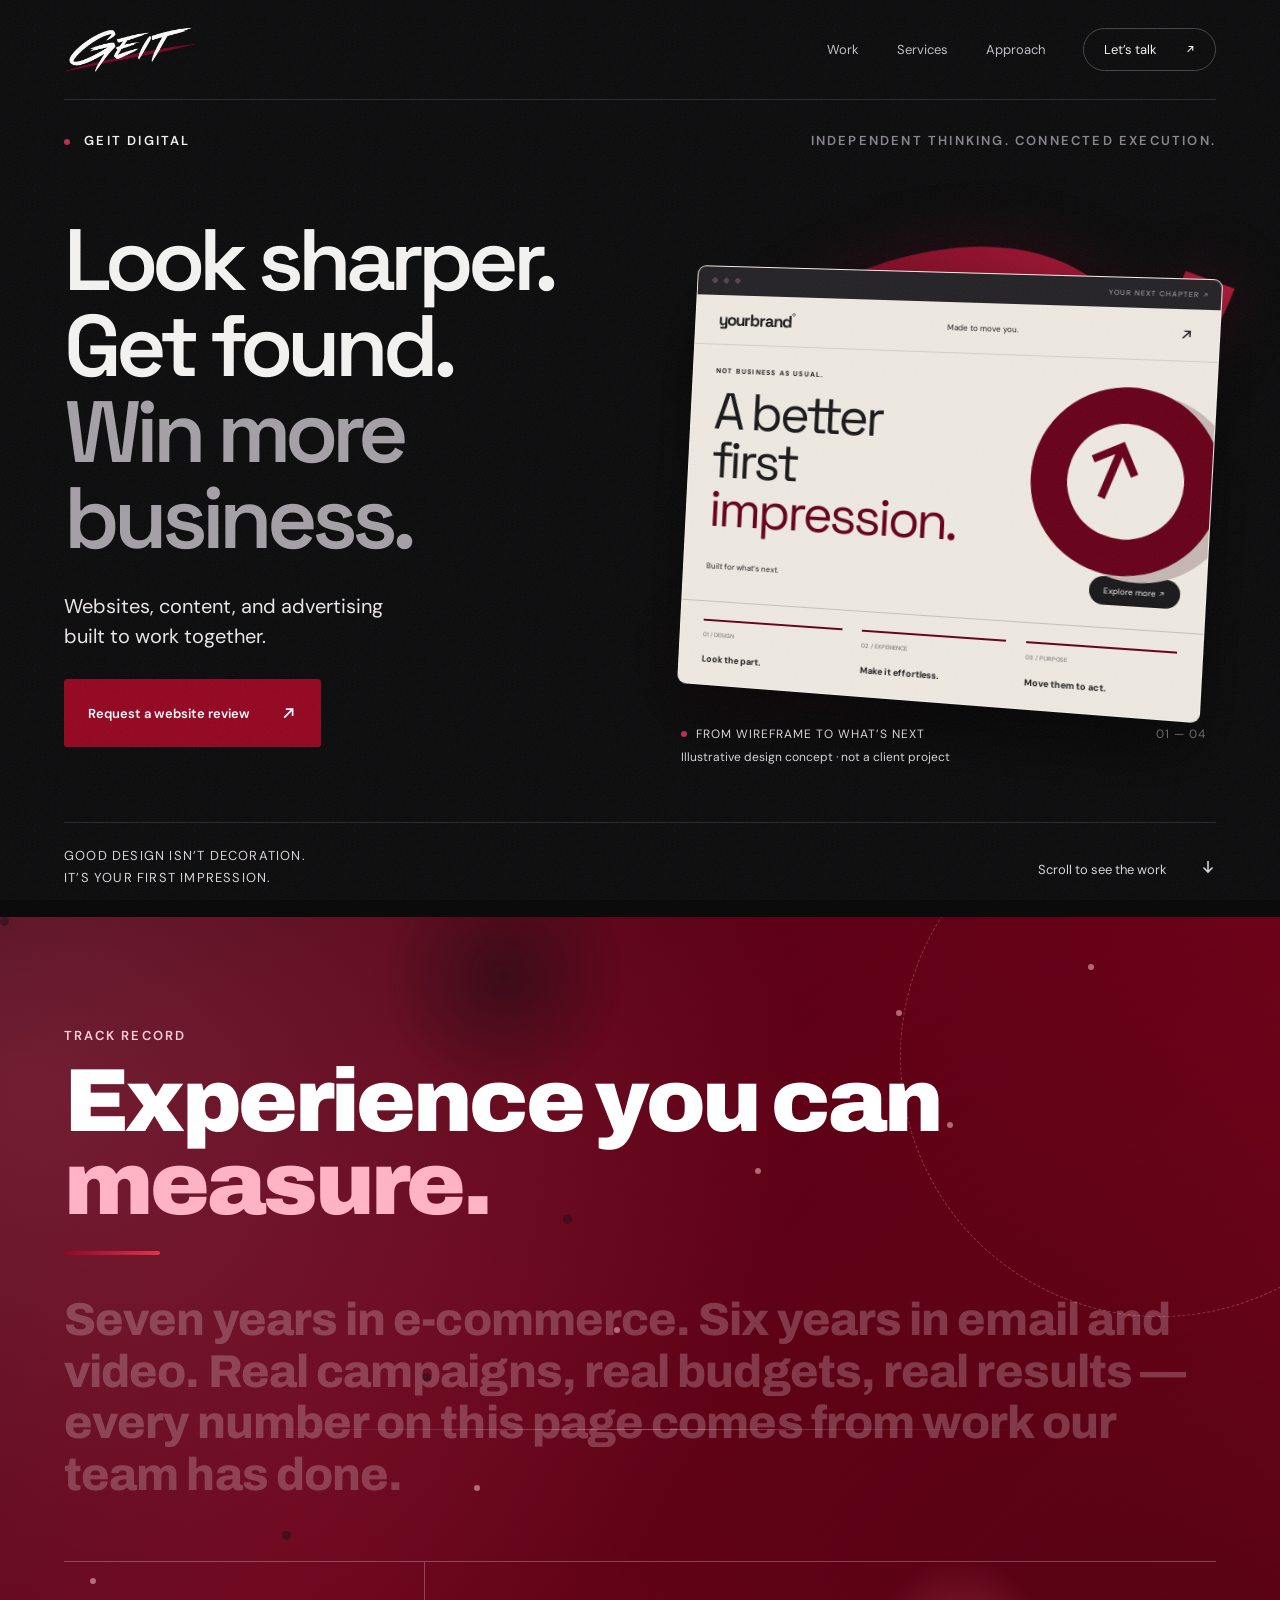
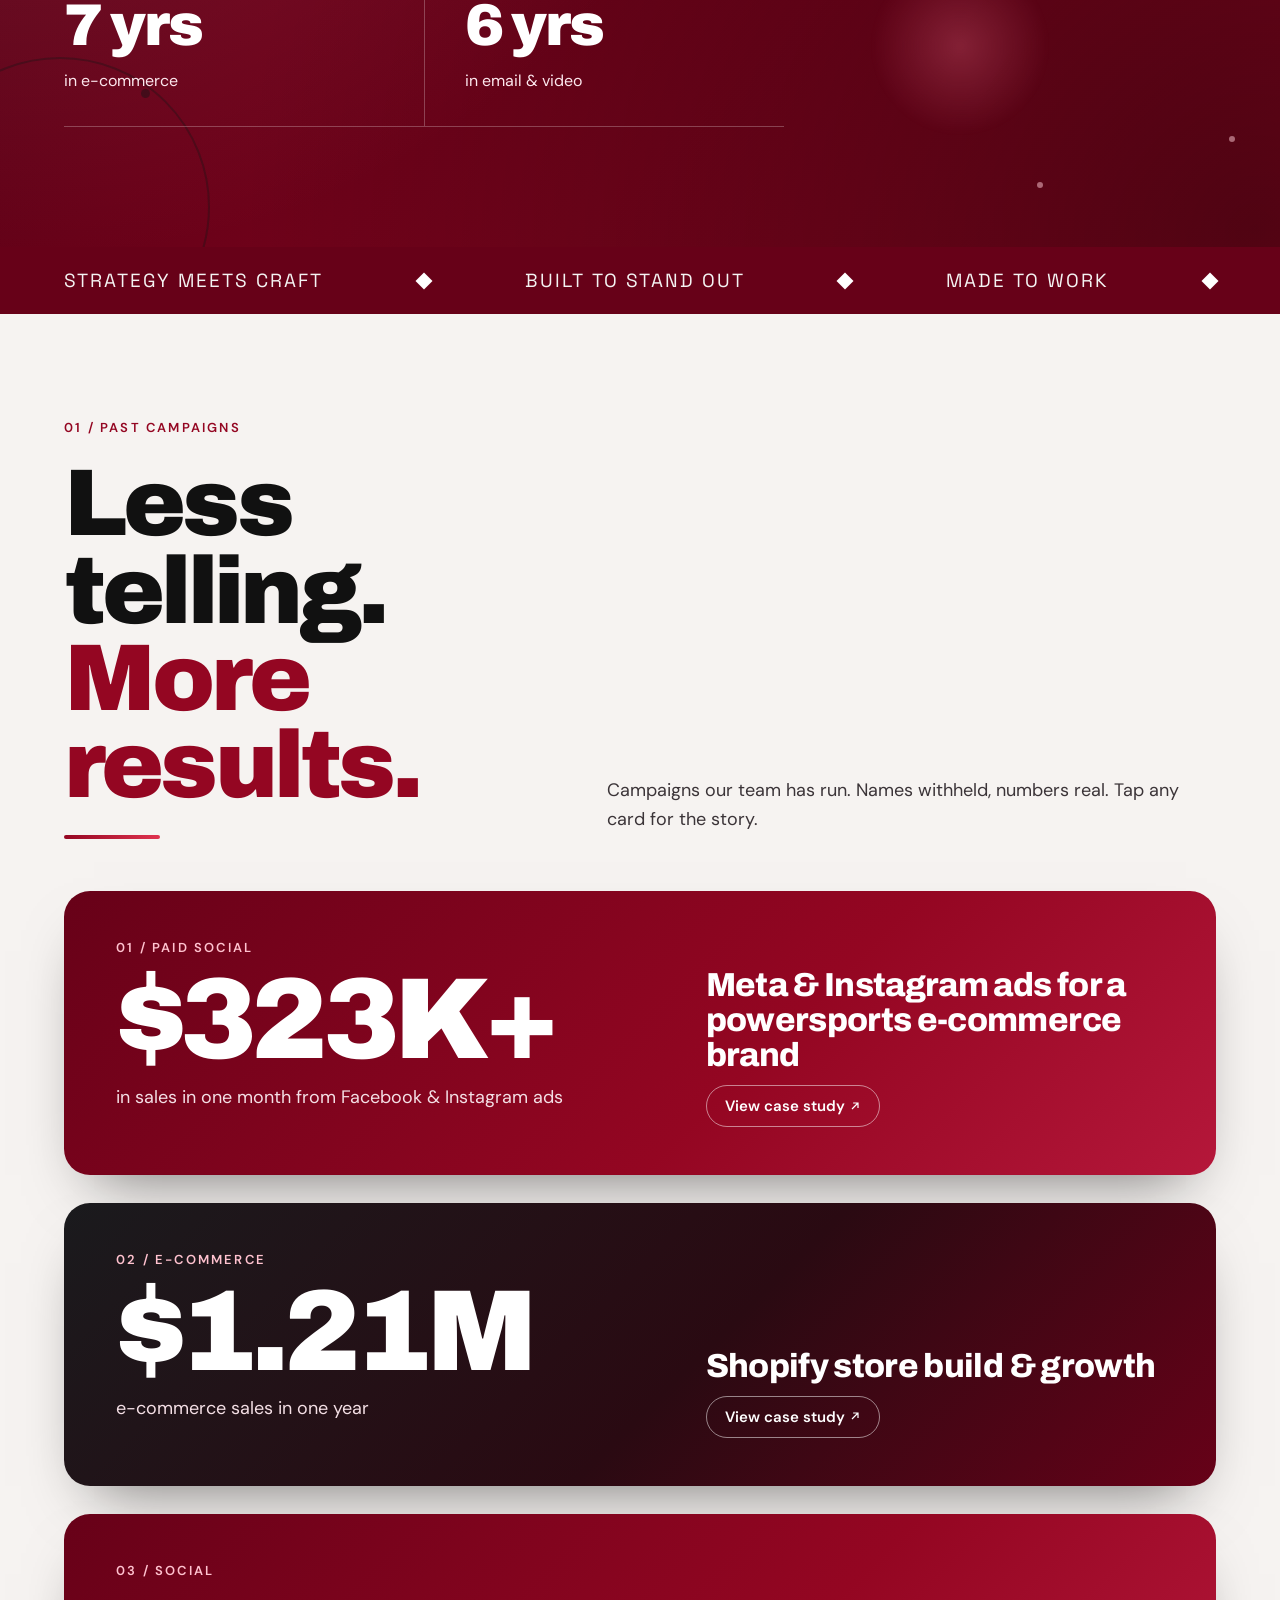
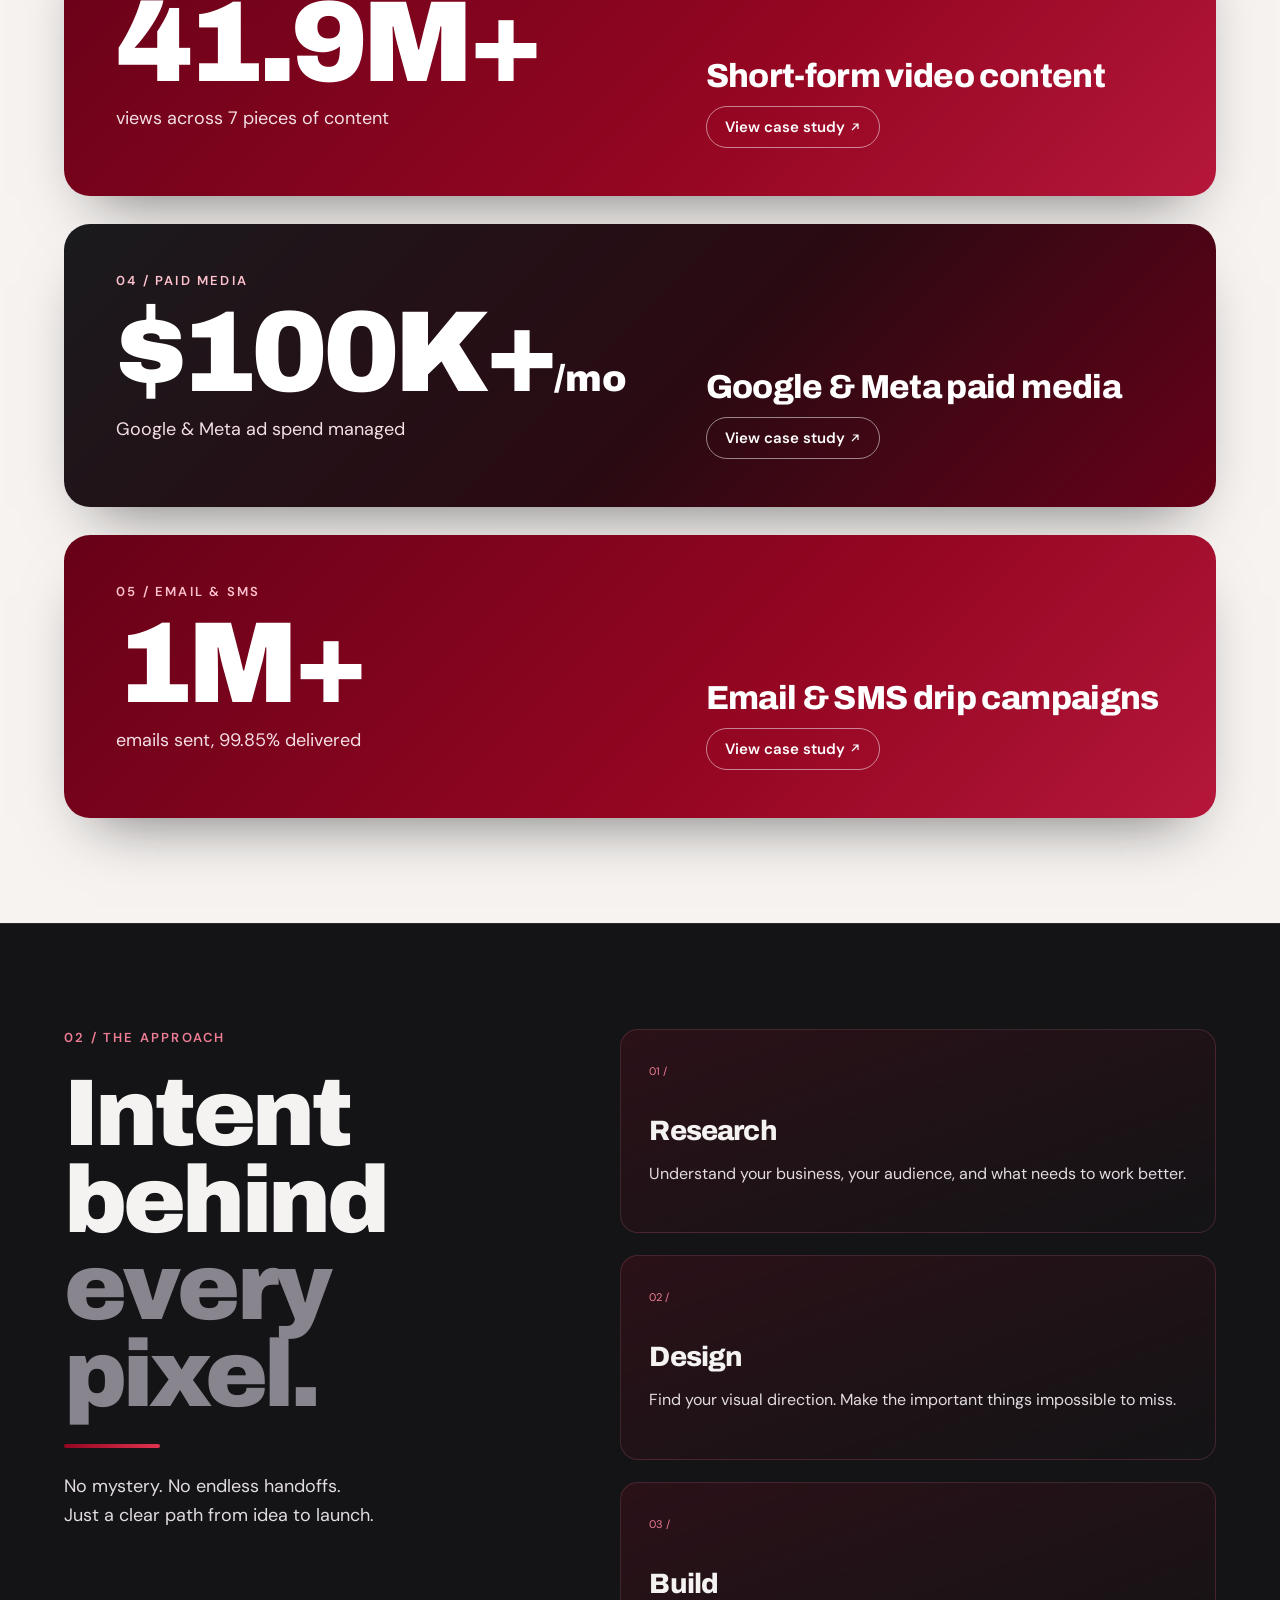
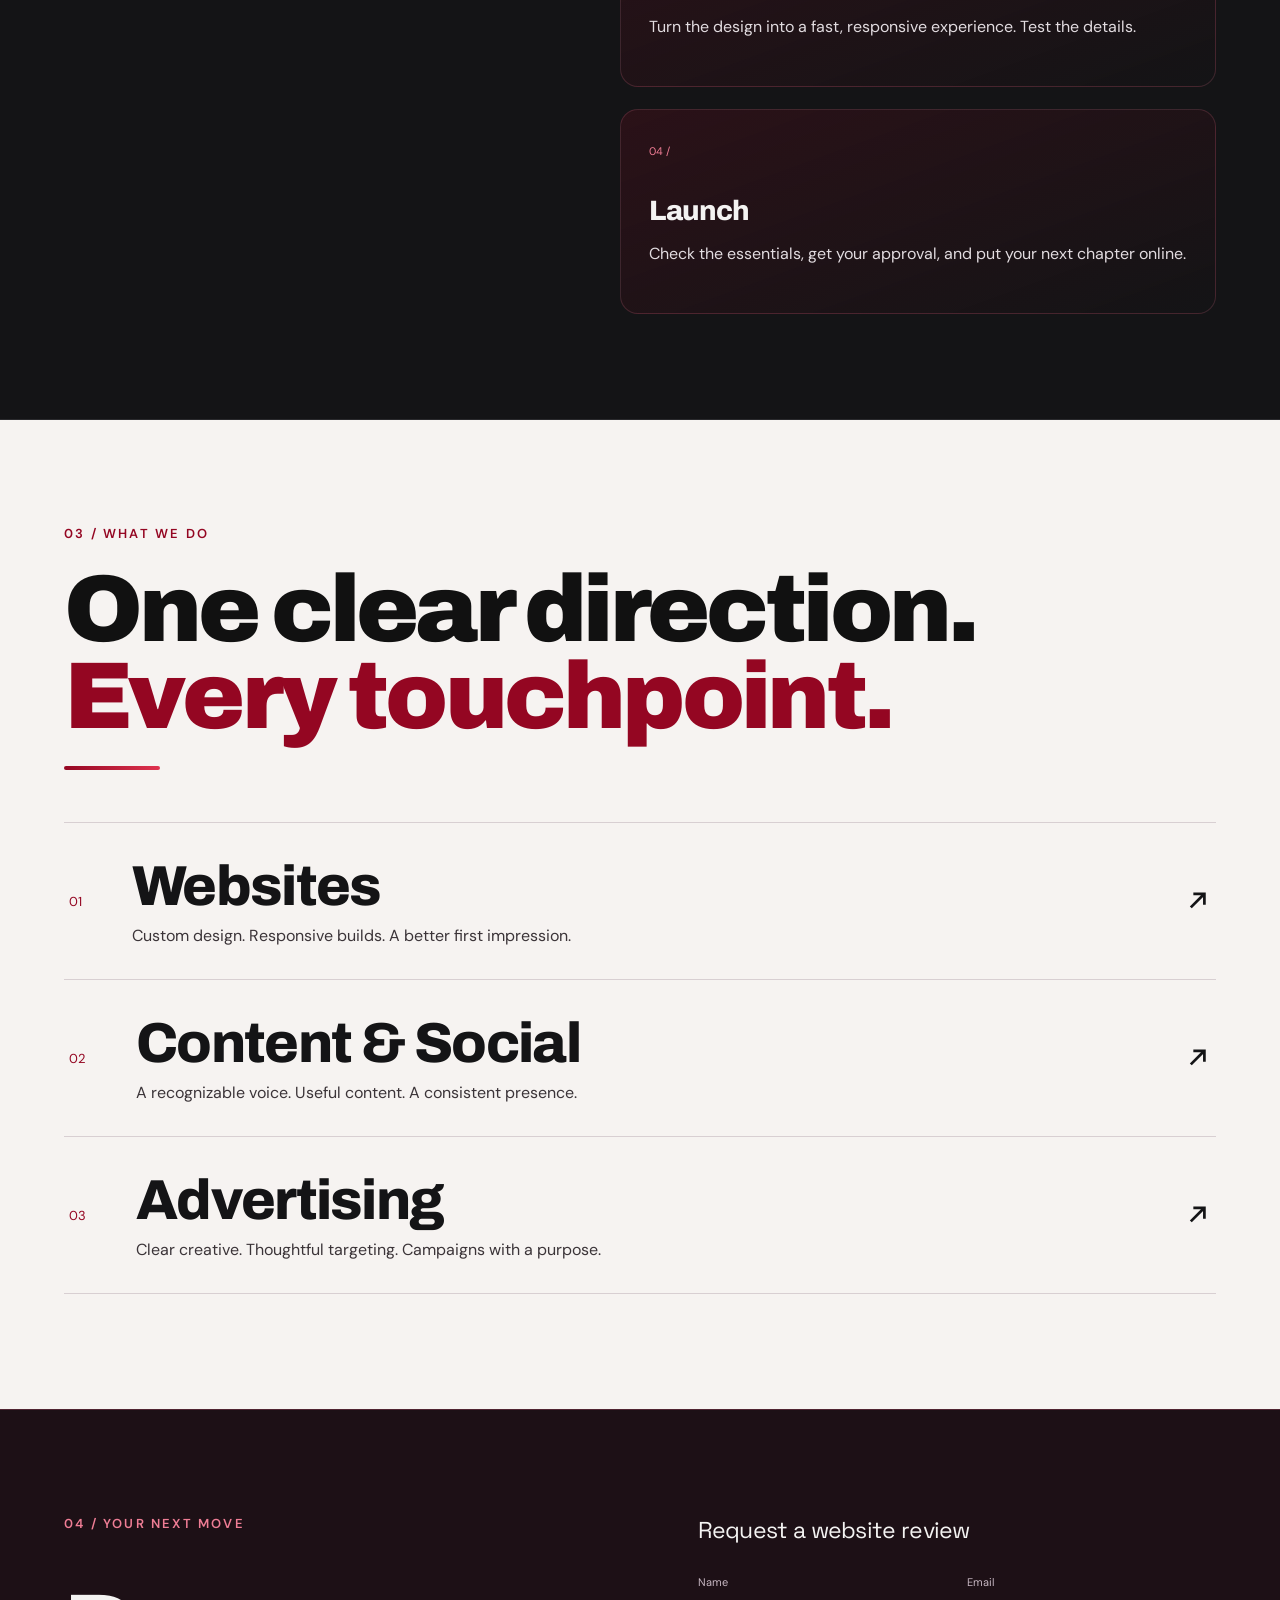
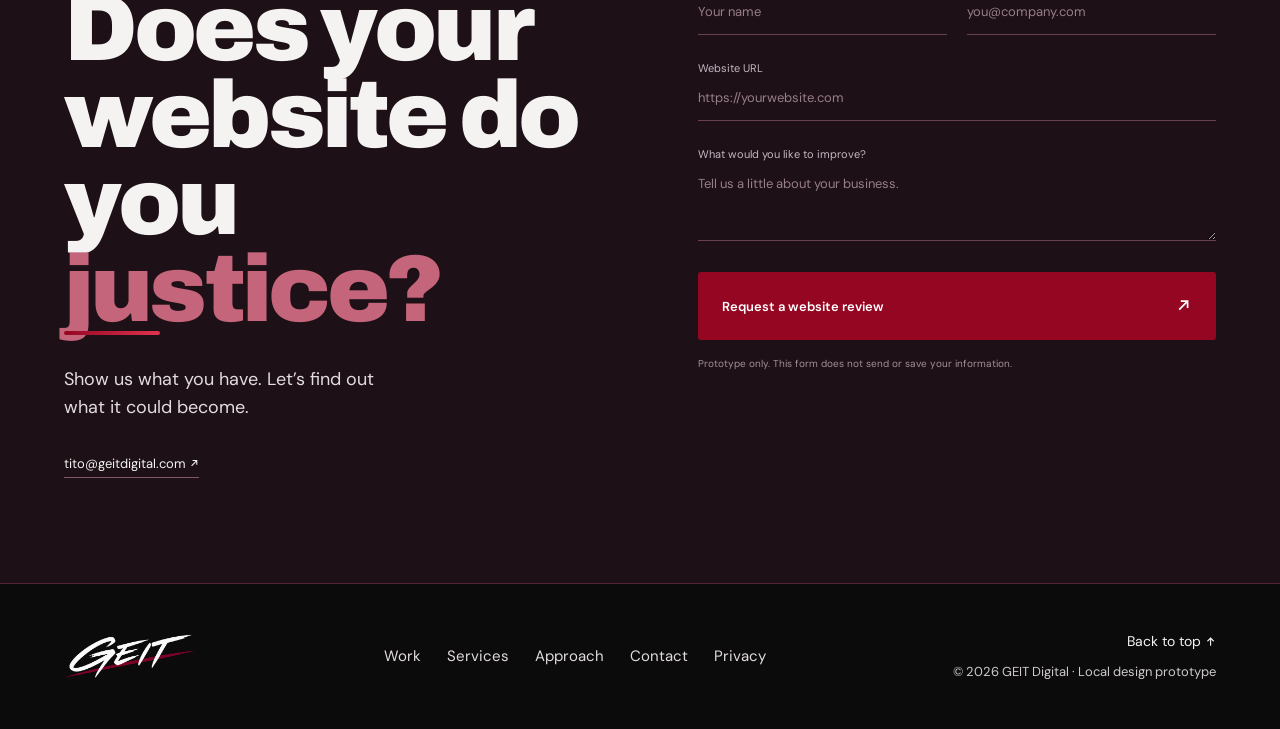
==== commit d56659e6: "v5 pages + cleanup" ====
--- a/index.html
+++ b/index.html
@@ -1,13 +1,13 @@
 <!doctype html>
-<html lang="en"><head><meta charset="utf-8"><meta name="robots" content="noindex, nofollow"><meta name="viewport" content="width=device-width, initial-scale=1"><meta name="theme-color" content="#0b0b0c"><meta name="description" content="GEIT Digital — websites, content, and advertising built to work together. Local design prototype."><title>GEIT Digital — Built to stand out.</title><link rel="icon" href="assets/geit-logo.png"><link rel="preconnect" href="https://fonts.googleapis.com"><link rel="preconnect" href="https://fonts.gstatic.com" crossorigin><link href="https://fonts.googleapis.com/css2?family=Archivo:wght@800;900&family=DM+Sans:wght@400;500;600;700&family=Space+Grotesk:wght@400;500;600;700&display=swap" rel="stylesheet"><link rel="stylesheet" href="styles.css?v=20261107c"><script src="script.js?v=20261107c" defer></script></head>
+<html lang="en"><head><meta charset="utf-8"><meta name="robots" content="noindex, nofollow"><meta name="viewport" content="width=device-width, initial-scale=1"><meta name="theme-color" content="#0b0b0c"><meta name="description" content="GEIT Digital — websites, content, and advertising built to work together. Local design prototype."><title>GEIT Digital — Built to stand out.</title><link rel="icon" href="assets/geit-logo.png"><link rel="preconnect" href="https://fonts.googleapis.com"><link rel="preconnect" href="https://fonts.gstatic.com" crossorigin><link href="https://fonts.googleapis.com/css2?family=Archivo:wght@800;900&family=DM+Sans:wght@400;500;600;700&family=Space+Grotesk:wght@400;500;600;700&display=swap" rel="stylesheet"><link rel="stylesheet" href="styles.css?v=20261107d"><script src="script.js?v=20261107d" defer></script></head>
 <body><a class="skip" href="#main">Skip to content</a><div class="cursor" aria-hidden="true"><span class="cursor-g">G</span></div>
-<header class="header"><a class="brand" href="#" aria-label="GEIT Digital home"><img src="assets/geit-logo.png" width="132" height="44" alt="GEIT Marketing"></a><nav aria-label="Main navigation"><a href="#work">The work</a><a href="#approach">The approach</a><a class="nav-cta" href="#review">Let’s talk <span>↗</span></a></nav></header>
-<main id="main"><section class="hero" aria-labelledby="hero-title"><div class="hero-top"><p class="eyebrow"><i></i> GEIT DIGITAL / WESTON, FL</p><p class="edition">INDEPENDENT THINKING. CONNECTED EXECUTION.</p></div><div class="hero-layout"><div class="hero-copy"><h1 id="hero-title">Look sharper.<br>Get found.<br><span>Win more<br class="desktop-break"> business.</span></h1><p class="hero-sub">Websites, content, and advertising<br>built to work together.</p><a class="button" href="#review">Request a website review <span>↗</span></a></div>
+<header class="header"><a class="brand" href="index.html" aria-label="GEIT Digital home"><img src="assets/geit-logo.png" width="132" height="44" alt="GEIT Marketing"></a><nav aria-label="Main navigation"><a href="work.html">Work</a><a href="services.html">Services</a><a href="approach.html">Approach</a><a class="nav-cta" href="contact.html">Let’s talk <span><svg class="ico" viewBox="0 0 16 16" aria-hidden="true"><path d="M4 12 12 4M5.5 4H12v6.5" fill="none" stroke="currentColor" stroke-width="1.6"/></svg></span></a></nav></header>
+<main id="main"><section class="hero" aria-labelledby="hero-title"><div class="hero-top"><p class="eyebrow"><i></i> GEIT DIGITAL</p><p class="edition">INDEPENDENT THINKING. CONNECTED EXECUTION.</p></div><div class="hero-layout"><div class="hero-copy"><h1 id="hero-title">Look sharper.<br>Get found.<br><span>Win more<br class="desktop-break"> business.</span></h1><p class="hero-sub">Websites, content, and advertising<br>built to work together.</p><a class="button" href="#review">Request a website review <span><svg class="ico" viewBox="0 0 16 16" aria-hidden="true"><path d="M4 12 12 4M5.5 4H12v6.5" fill="none" stroke="currentColor" stroke-width="1.6"/></svg></span></a></div>
 <div class="hero-art" aria-label="Animation of a wireframe becoming a polished website"><div class="art-grid"></div><svg class="swoosh" viewBox="0 0 600 600" aria-hidden="true"><defs><linearGradient id="maroon"><stop stop-color="#670118"/><stop offset="1" stop-color="#ad1838"/></linearGradient></defs><path d="M 65 396 C 510 550 613 93 297 120 C 96 139 111 351 365 293 C 481 266 540 211 565 171" fill="none" stroke="url(#maroon)" stroke-width="45" pathLength="1"/></svg>
-<div class="site-build"><div class="mini-chrome"><span>● ● ●</span><span>YOUR NEXT CHAPTER ↗</span></div><div class="mini-nav"><b>yourbrand<span>®</span></b><small>Made to move you.</small><span>↗</span></div><div class="mini-content"><p class="mini-label">NOT BUSINESS AS USUAL.</p><div class="mini-heading">A better<br>first<br><em>impression.</em></div><div class="mini-orbit"><span>↗</span></div><div class="mini-bottom"><span>Built for what’s next.</span><span class="mini-pill">Explore more ↗</span></div></div><div class="mini-cards"><div><span>01 / DESIGN</span><b>Look the part.</b></div><div><span>02 / EXPERIENCE</span><b>Make it effortless.</b></div><div><span>03 / PURPOSE</span><b>Move them to act.</b></div></div></div>
-<div class="build-caption"><span class="live-dot"></span> FROM WIREFRAME TO WHAT’S NEXT <span>01 — 04</span></div><p class="concept-note">Illustrative design concept · not a client project</p></div></div><div class="hero-bottom"><span>GOOD DESIGN ISN’T DECORATION.<br>IT’S YOUR FIRST IMPRESSION.</span><a href="#work">Scroll to see the work <span>↓</span></a></div></section>
-<section class="proof" id="proof" aria-labelledby="proof-title"><div class="proof-glow" aria-hidden="true"></div><div class="proof-inner"><div class="proof-head reveal"><p class="eyebrow">TRACK RECORD</p><h2 id="proof-title">Experience you can <span>measure.</span></h2><i class="rule" aria-hidden="true"></i></div><p class="scrub-text" data-scrub>Seven years in e-commerce. Six years in email and video. Real campaigns, real budgets, real results — every number on this page comes from work our team has done.</p><div class="stats stats-2"><div class="stat reveal"><b data-count="7" data-suf=" yrs">7 yrs</b><p>in e-commerce</p></div><div class="stat reveal"><b data-count="6" data-suf=" yrs">6 yrs</b><p>in email &amp; video</p></div></div></div></section><div class="ticker" aria-hidden="true"><span>STRATEGY MEETS CRAFT</span><b>✳</b><span>BUILT TO STAND OUT</span><b>✳</b><span>MADE TO WORK</span><b>✳</b></div>
-<section id="work" class="section work light"><div class="section-heading reveal"><div><p class="eyebrow">01 / PAST CAMPAIGNS</p><h2>Less telling.<br><span>More results.</span></h2><i class="rule" aria-hidden="true"></i></div><p>Campaigns our team has run. Names withheld, numbers real. Tap any card for the story.</p></div><div class="case-stack"><article class="case-card" style="--i:0"><button class="case-open" data-case="meta" aria-haspopup="dialog" aria-controls="case-meta"><span class="case-num">01 / PAID SOCIAL</span><span class="case-stat"><b data-count="323" data-pre="$" data-suf="K+">$323K+</b></span><span class="case-cap">in sales in one month from Facebook &amp; Instagram ads</span><span class="case-title">Meta &amp; Instagram ads for a powersports e-commerce brand</span><span class="case-more">View case study <i>↗</i></span></button></article><article class="case-card" style="--i:1"><button class="case-open" data-case="shopify" aria-haspopup="dialog" aria-controls="case-shopify"><span class="case-num">02 / E-COMMERCE</span><span class="case-stat"><b data-count="1.21" data-dec="2" data-pre="$" data-suf="M">$1.21M</b></span><span class="case-cap">e-commerce sales in one year</span><span class="case-title">Shopify store build &amp; growth</span><span class="case-more">View case study <i>↗</i></span></button></article><article class="case-card" style="--i:2"><button class="case-open" data-case="video" aria-haspopup="dialog" aria-controls="case-video"><span class="case-num">03 / SOCIAL</span><span class="case-stat"><b data-count="41.9" data-dec="1" data-suf="M+">41.9M+</b></span><span class="case-cap">views across 7 pieces of content</span><span class="case-title">Short-form video content</span><span class="case-more">View case study <i>↗</i></span></button></article><article class="case-card" style="--i:3"><button class="case-open" data-case="paid" aria-haspopup="dialog" aria-controls="case-paid"><span class="case-num">04 / PAID MEDIA</span><span class="case-stat"><b data-count="100" data-pre="$" data-suf="K+<small>/mo</small>">$100K+<small>/mo</small></b></span><span class="case-cap">Google &amp; Meta ad spend managed</span><span class="case-title">Google &amp; Meta paid media</span><span class="case-more">View case study <i>↗</i></span></button></article><article class="case-card" style="--i:4"><button class="case-open" data-case="email" aria-haspopup="dialog" aria-controls="case-email"><span class="case-num">05 / EMAIL &amp; SMS</span><span class="case-stat"><b data-count="1" data-suf="M+">1M+</b></span><span class="case-cap">emails sent, 99.85% delivered</span><span class="case-title">Email &amp; SMS drip campaigns</span><span class="case-more">View case study <i>↗</i></span></button></article></div></section><section id="approach" class="section approach"><div class="section-heading reveal"><div><p class="eyebrow">02 / THE APPROACH</p><h2>Intent behind<br><span>every pixel.</span></h2><i class="rule" aria-hidden="true"></i></div><p>No mystery. No endless handoffs.<br>Just a clear path from idea to launch.</p></div><div class="steps"><article class="reveal"><span>01 /</span><h3>Research</h3><p>Understand your business, your audience, and what needs to work better.</p></article><article class="reveal"><span>02 /</span><h3>Design</h3><p>Find your visual direction. Make the important things impossible to miss.</p></article><article class="reveal"><span>03 /</span><h3>Build</h3><p>Turn the design into a fast, responsive experience. Test the details.</p></article><article class="reveal"><span>04 /</span><h3>Launch</h3><p>Check the essentials, get your approval, and put your next chapter online.</p></article></div></section>
-<section class="section services light" id="services"><div class="section-heading reveal"><div><p class="eyebrow">03 / WHAT WE DO</p><h2>One clear direction.<br><span>Every touchpoint.</span></h2><i class="rule" aria-hidden="true"></i></div></div><a class="service-row reveal" href="#review"><span>01</span><div><h3>Websites</h3><p>Custom design. Responsive builds. A better first impression.</p></div><b>↗</b></a><a class="service-row reveal" href="#review"><span>02</span><div><h3>Content & Social</h3><p>A recognizable voice. Useful content. A consistent presence.</p></div><b>↗</b></a><a class="service-row reveal" href="#review"><span>03</span><div><h3>Advertising</h3><p>Clear creative. Thoughtful targeting. Campaigns with a purpose.</p></div><b>↗</b></a></section>
-<section class="section review" id="review"><div class="review-copy reveal"><p class="eyebrow">04 / YOUR NEXT MOVE</p><h2>Does your<br>website do<br>you <em>justice?</em></h2><i class="rule" aria-hidden="true"></i><p>Show us what you have. Let’s find out<br>what it could become.</p><a href="mailto:tito@geitdigital.com">tito@geitdigital.com ↗</a></div><form id="review-form" class="reveal" action="#review" method="get"><p class="form-intro">Request a website review</p><div class="form-grid"><label>Name<input name="name" autocomplete="name" required placeholder="Your name"></label><label>Email<input name="email" type="email" autocomplete="email" required placeholder="you@company.com"></label></div><label>Website URL<input name="website" type="url" placeholder="https://yourwebsite.com" required></label><label>What would you like to improve?<textarea name="message" rows="3" placeholder="Tell us a little about your business."></textarea></label><button class="button" id="review-submit" type="button">Request a website review <span>↗</span></button><p class="prototype-note">Prototype only. This form does not send or save your information.</p><p id="form-status" role="status" aria-live="polite"></p></form></section></main><div class="case-overlay" id="case-meta" role="dialog" aria-modal="true" aria-labelledby="case-meta-title" hidden><div class="cs-scroll"><button class="cs-close" aria-label="Close case study">×</button><header class="cs-hero"><p class="eyebrow">CASE STUDY 01 · PAST CAMPAIGN</p><h2 id="case-meta-title">Meta &amp; Instagram ads for a powersports e-commerce brand</h2><i class="rule" aria-hidden="true"></i></header><section class="cs-block"><h3>The challenge</h3><p>A powersports e-commerce brand needed paid social to turn attention into orders, not just clicks.</p></section><section class="cs-block"><h3>The approach</h3><p>Built and managed Facebook and Instagram ad campaigns: creative, audiences, and ongoing optimization toward sales.</p></section><section class="cs-block cs-result"><h3>The result</h3><div class="cs-metrics"><div class="cs-metric"><b data-count="323" data-pre="$" data-suf="K+">$323K+</b><p>in sales in one month from Facebook &amp; Instagram ads</p></div></div></section><p class="cs-note">Past campaign from our team’s experience. Client name withheld.</p><a class="button cs-cta" href="#review">Request a website review <span>↗</span></a></div></div><div class="case-overlay" id="case-shopify" role="dialog" aria-modal="true" aria-labelledby="case-shopify-title" hidden><div class="cs-scroll"><button class="cs-close" aria-label="Close case study">×</button><header class="cs-hero"><p class="eyebrow">CASE STUDY 02 · PAST CAMPAIGN</p><h2 id="case-shopify-title">Shopify store build &amp; growth</h2><i class="rule" aria-hidden="true"></i></header><section class="cs-block"><h3>The challenge</h3><p>An online store needed a storefront and a growth plan that could carry real sales volume.</p></section><section class="cs-block"><h3>The approach</h3><p>Built the Shopify store and supported its growth with the marketing around it.</p></section><section class="cs-block cs-result"><h3>The result</h3><div class="cs-metrics"><div class="cs-metric"><b data-count="1.21" data-dec="2" data-pre="$" data-suf="M">$1.21M</b><p>e-commerce sales in one year</p></div></div></section><p class="cs-note">Past campaign from our team’s experience. Client name withheld.</p><a class="button cs-cta" href="#review">Request a website review <span>↗</span></a></div></div><div class="case-overlay" id="case-video" role="dialog" aria-modal="true" aria-labelledby="case-video-title" hidden><div class="cs-scroll"><button class="cs-close" aria-label="Close case study">×</button><header class="cs-hero"><p class="eyebrow">CASE STUDY 03 · PAST CAMPAIGN</p><h2 id="case-video-title">Short-form video content</h2><i class="rule" aria-hidden="true"></i></header><section class="cs-block"><h3>The challenge</h3><p>A brand needed content that people actually stop and watch.</p></section><section class="cs-block"><h3>The approach</h3><p>Planned and produced short-form video built for social feeds.</p></section><section class="cs-block cs-result"><h3>The result</h3><div class="cs-metrics"><div class="cs-metric"><b data-count="41.9" data-dec="1" data-suf="M+">41.9M+</b><p>views across 7 pieces of content</p></div><div class="cs-metric"><b data-count="7">7</b><p>pieces of content</p></div></div></section><p class="cs-note">Past campaign from our team’s experience. Client name withheld.</p><a class="button cs-cta" href="#review">Request a website review <span>↗</span></a></div></div><div class="case-overlay" id="case-paid" role="dialog" aria-modal="true" aria-labelledby="case-paid-title" hidden><div class="cs-scroll"><button class="cs-close" aria-label="Close case study">×</button><header class="cs-hero"><p class="eyebrow">CASE STUDY 04 · PAST CAMPAIGN</p><h2 id="case-paid-title">Google &amp; Meta paid media</h2><i class="rule" aria-hidden="true"></i></header><section class="cs-block"><h3>The challenge</h3><p>Large monthly ad budgets need careful management to keep traffic growing and spend accountable.</p></section><section class="cs-block"><h3>The approach</h3><p>Managed paid campaigns across Google and Meta, monitoring and adjusting spend month to month.</p></section><section class="cs-block cs-result"><h3>The result</h3><div class="cs-metrics"><div class="cs-metric"><b data-count="100" data-pre="$" data-suf="K+<small>/mo</small>">$100K+<small>/mo</small></b><p>Google &amp; Meta ad spend managed</p></div><div class="cs-metric"><b data-count="1.6" data-dec="1" data-suf="M">1.6M</b><p>site users in a year from campaigns</p></div></div></section><p class="cs-note">Past campaign from our team’s experience. Client name withheld.</p><a class="button cs-cta" href="#review">Request a website review <span>↗</span></a></div></div><div class="case-overlay" id="case-email" role="dialog" aria-modal="true" aria-labelledby="case-email-title" hidden><div class="cs-scroll"><button class="cs-close" aria-label="Close case study">×</button><header class="cs-hero"><p class="eyebrow">CASE STUDY 05 · PAST CAMPAIGN</p><h2 id="case-email-title">Email &amp; SMS drip campaigns</h2><i class="rule" aria-hidden="true"></i></header><section class="cs-block"><h3>The challenge</h3><p>Customers needed timely, relevant follow-up without messages landing in spam.</p></section><section class="cs-block"><h3>The approach</h3><p>Built automated email and SMS drip campaigns and kept sending practices clean for deliverability.</p></section><section class="cs-block cs-result"><h3>The result</h3><div class="cs-metrics"><div class="cs-metric"><b data-count="1" data-suf="M+">1M+</b><p>emails sent</p></div><div class="cs-metric"><b data-count="99.85" data-dec="2" data-suf="%">99.85%</b><p>delivered</p></div></div></section><p class="cs-note">Past campaign from our team’s experience. Client name withheld.</p><a class="button cs-cta" href="#review">Request a website review <span>↗</span></a></div></div>
-<footer><a href="#" class="brand"><img src="assets/geit-logo.png" width="132" height="44" alt="GEIT Marketing" loading="lazy"></a><p>Weston, Florida.<br>Built for what’s next.</p><div><a href="#main">Back to top ↑</a><p>© 2026 GEIT Digital · Local design prototype</p></div></footer></body></html>
+<div class="site-build"><div class="mini-chrome"><span><i class="dots" aria-hidden="true"></i></span><span>YOUR NEXT CHAPTER <svg class="ico" viewBox="0 0 16 16" aria-hidden="true"><path d="M4 12 12 4M5.5 4H12v6.5" fill="none" stroke="currentColor" stroke-width="1.6"/></svg></span></div><div class="mini-nav"><b>yourbrand<span>®</span></b><small>Made to move you.</small><span><svg class="ico" viewBox="0 0 16 16" aria-hidden="true"><path d="M4 12 12 4M5.5 4H12v6.5" fill="none" stroke="currentColor" stroke-width="1.6"/></svg></span></div><div class="mini-content"><p class="mini-label">NOT BUSINESS AS USUAL.</p><div class="mini-heading">A better<br>first<br><em>impression.</em></div><div class="mini-orbit"><span><svg class="ico" viewBox="0 0 16 16" aria-hidden="true"><path d="M4 12 12 4M5.5 4H12v6.5" fill="none" stroke="currentColor" stroke-width="1.6"/></svg></span></div><div class="mini-bottom"><span>Built for what’s next.</span><span class="mini-pill">Explore more <svg class="ico" viewBox="0 0 16 16" aria-hidden="true"><path d="M4 12 12 4M5.5 4H12v6.5" fill="none" stroke="currentColor" stroke-width="1.6"/></svg></span></div></div><div class="mini-cards"><div><span>01 / DESIGN</span><b>Look the part.</b></div><div><span>02 / EXPERIENCE</span><b>Make it effortless.</b></div><div><span>03 / PURPOSE</span><b>Move them to act.</b></div></div></div>
+<div class="build-caption"><span class="live-dot"></span> FROM WIREFRAME TO WHAT’S NEXT <span>01 — 04</span></div><p class="concept-note">Illustrative design concept · not a client project</p></div></div><div class="hero-bottom"><span>GOOD DESIGN ISN’T DECORATION.<br>IT’S YOUR FIRST IMPRESSION.</span><a href="#work">Scroll to see the work <span><svg class="ico" viewBox="0 0 16 16" aria-hidden="true"><path d="M8 2v11M3.5 8.5 8 13l4.5-4.5" fill="none" stroke="currentColor" stroke-width="1.6"/></svg></span></a></div></section>
+<section class="proof" id="proof" aria-labelledby="proof-title"><div class="proof-glow" aria-hidden="true"></div><div class="proof-inner"><div class="proof-head reveal"><p class="eyebrow">TRACK RECORD</p><h2 id="proof-title">Experience you can <span>measure.</span></h2><i class="rule" aria-hidden="true"></i></div><p class="scrub-text" data-scrub>Seven years in e-commerce. Six years in email and video. Real campaigns, real budgets, real results — every number on this page comes from work our team has done.</p><div class="stats stats-2"><div class="stat reveal"><b data-count="7" data-suf=" yrs">7 yrs</b><p>in e-commerce</p></div><div class="stat reveal"><b data-count="6" data-suf=" yrs">6 yrs</b><p>in email &amp; video</p></div></div></div></section><div class="ticker" aria-hidden="true"><span>STRATEGY MEETS CRAFT</span><b class="tick-mark" aria-hidden="true"></b><span>BUILT TO STAND OUT</span><b class="tick-mark" aria-hidden="true"></b><span>MADE TO WORK</span><b class="tick-mark" aria-hidden="true"></b></div>
+<section id="work" class="section work light"><div class="section-heading reveal"><div><p class="eyebrow">01 / PAST CAMPAIGNS</p><h2>Less telling.<br><span>More results.</span></h2><i class="rule" aria-hidden="true"></i></div><p>Campaigns our team has run. Names withheld, numbers real. Tap any card for the story.</p></div><div class="case-stack"><article class="case-card" style="--i:0"><button class="case-open" data-case="meta" aria-haspopup="dialog" aria-controls="case-meta"><span class="case-num">01 / PAID SOCIAL</span><span class="case-stat"><b data-count="323" data-pre="$" data-suf="K+">$323K+</b></span><span class="case-cap">in sales in one month from Facebook &amp; Instagram ads</span><span class="case-title">Meta &amp; Instagram ads for a powersports e-commerce brand</span><span class="case-more">View case study <i><svg class="ico" viewBox="0 0 16 16" aria-hidden="true"><path d="M4 12 12 4M5.5 4H12v6.5" fill="none" stroke="currentColor" stroke-width="1.6"/></svg></i></span></button></article><article class="case-card" style="--i:1"><button class="case-open" data-case="shopify" aria-haspopup="dialog" aria-controls="case-shopify"><span class="case-num">02 / E-COMMERCE</span><span class="case-stat"><b data-count="1.21" data-dec="2" data-pre="$" data-suf="M">$1.21M</b></span><span class="case-cap">e-commerce sales in one year</span><span class="case-title">Shopify store build &amp; growth</span><span class="case-more">View case study <i><svg class="ico" viewBox="0 0 16 16" aria-hidden="true"><path d="M4 12 12 4M5.5 4H12v6.5" fill="none" stroke="currentColor" stroke-width="1.6"/></svg></i></span></button></article><article class="case-card" style="--i:2"><button class="case-open" data-case="video" aria-haspopup="dialog" aria-controls="case-video"><span class="case-num">03 / SOCIAL</span><span class="case-stat"><b data-count="41.9" data-dec="1" data-suf="M+">41.9M+</b></span><span class="case-cap">views across 7 pieces of content</span><span class="case-title">Short-form video content</span><span class="case-more">View case study <i><svg class="ico" viewBox="0 0 16 16" aria-hidden="true"><path d="M4 12 12 4M5.5 4H12v6.5" fill="none" stroke="currentColor" stroke-width="1.6"/></svg></i></span></button></article><article class="case-card" style="--i:3"><button class="case-open" data-case="paid" aria-haspopup="dialog" aria-controls="case-paid"><span class="case-num">04 / PAID MEDIA</span><span class="case-stat"><b data-count="100" data-pre="$" data-suf="K+<small>/mo</small>">$100K+<small>/mo</small></b></span><span class="case-cap">Google &amp; Meta ad spend managed</span><span class="case-title">Google &amp; Meta paid media</span><span class="case-more">View case study <i><svg class="ico" viewBox="0 0 16 16" aria-hidden="true"><path d="M4 12 12 4M5.5 4H12v6.5" fill="none" stroke="currentColor" stroke-width="1.6"/></svg></i></span></button></article><article class="case-card" style="--i:4"><button class="case-open" data-case="email" aria-haspopup="dialog" aria-controls="case-email"><span class="case-num">05 / EMAIL &amp; SMS</span><span class="case-stat"><b data-count="1" data-suf="M+">1M+</b></span><span class="case-cap">emails sent, 99.85% delivered</span><span class="case-title">Email &amp; SMS drip campaigns</span><span class="case-more">View case study <i><svg class="ico" viewBox="0 0 16 16" aria-hidden="true"><path d="M4 12 12 4M5.5 4H12v6.5" fill="none" stroke="currentColor" stroke-width="1.6"/></svg></i></span></button></article></div></section><section id="approach" class="section approach"><div class="section-heading reveal"><div><p class="eyebrow">02 / THE APPROACH</p><h2>Intent behind<br><span>every pixel.</span></h2><i class="rule" aria-hidden="true"></i></div><p>No mystery. No endless handoffs.<br>Just a clear path from idea to launch.</p></div><div class="steps"><article class="reveal"><span>01 /</span><h3>Research</h3><p>Understand your business, your audience, and what needs to work better.</p></article><article class="reveal"><span>02 /</span><h3>Design</h3><p>Find your visual direction. Make the important things impossible to miss.</p></article><article class="reveal"><span>03 /</span><h3>Build</h3><p>Turn the design into a fast, responsive experience. Test the details.</p></article><article class="reveal"><span>04 /</span><h3>Launch</h3><p>Check the essentials, get your approval, and put your next chapter online.</p></article></div></section>
+<section class="section services light" id="services"><div class="section-heading reveal"><div><p class="eyebrow">03 / WHAT WE DO</p><h2>One clear direction.<br><span>Every touchpoint.</span></h2><i class="rule" aria-hidden="true"></i></div></div><a class="service-row reveal" href="services.html#websites"><span>01</span><div><h3>Websites</h3><p>Custom design. Responsive builds. A better first impression.</p></div><b><svg class="ico" viewBox="0 0 16 16" aria-hidden="true"><path d="M4 12 12 4M5.5 4H12v6.5" fill="none" stroke="currentColor" stroke-width="1.6"/></svg></b></a><a class="service-row reveal" href="#review"><span>02</span><div><h3>Content & Social</h3><p>A recognizable voice. Useful content. A consistent presence.</p></div><b><svg class="ico" viewBox="0 0 16 16" aria-hidden="true"><path d="M4 12 12 4M5.5 4H12v6.5" fill="none" stroke="currentColor" stroke-width="1.6"/></svg></b></a><a class="service-row reveal" href="services.html#advertising"><span>03</span><div><h3>Advertising</h3><p>Clear creative. Thoughtful targeting. Campaigns with a purpose.</p></div><b><svg class="ico" viewBox="0 0 16 16" aria-hidden="true"><path d="M4 12 12 4M5.5 4H12v6.5" fill="none" stroke="currentColor" stroke-width="1.6"/></svg></b></a></section>
+<section class="section review" id="review"><div class="review-copy reveal"><p class="eyebrow">04 / YOUR NEXT MOVE</p><h2>Does your<br>website do<br>you <em>justice?</em></h2><i class="rule" aria-hidden="true"></i><p>Show us what you have. Let’s find out<br>what it could become.</p><a href="mailto:tito@geitdigital.com">tito@geitdigital.com <svg class="ico" viewBox="0 0 16 16" aria-hidden="true"><path d="M4 12 12 4M5.5 4H12v6.5" fill="none" stroke="currentColor" stroke-width="1.6"/></svg></a></div><form id="review-form" class="reveal" action="#review" method="get"><p class="form-intro">Request a website review</p><div class="form-grid"><label>Name<input name="name" autocomplete="name" required placeholder="Your name"></label><label>Email<input name="email" type="email" autocomplete="email" required placeholder="you@company.com"></label></div><label>Website URL<input name="website" type="url" placeholder="https://yourwebsite.com" required></label><label>What would you like to improve?<textarea name="message" rows="3" placeholder="Tell us a little about your business."></textarea></label><button class="button" id="review-submit" type="button">Request a website review <span><svg class="ico" viewBox="0 0 16 16" aria-hidden="true"><path d="M4 12 12 4M5.5 4H12v6.5" fill="none" stroke="currentColor" stroke-width="1.6"/></svg></span></button><p class="prototype-note">Prototype only. This form does not send or save your information.</p><p id="form-status" role="status" aria-live="polite"></p></form></section></main><div class="case-overlay" id="case-meta" role="dialog" aria-modal="true" aria-labelledby="case-meta-title" hidden><div class="cs-scroll"><button class="cs-close" aria-label="Close case study"><svg class="ico ico-x" viewBox="0 0 16 16" aria-hidden="true"><path d="M3 3l10 10M13 3 3 13" fill="none" stroke="currentColor" stroke-width="1.8"/></svg></button><header class="cs-hero"><p class="eyebrow">CASE STUDY 01 · PAST CAMPAIGN</p><h2 id="case-meta-title">Meta &amp; Instagram ads for a powersports e-commerce brand</h2><i class="rule" aria-hidden="true"></i></header><section class="cs-block"><h3>The challenge</h3><p>A powersports e-commerce brand needed paid social to turn attention into orders, not just clicks.</p></section><section class="cs-block"><h3>The approach</h3><p>Built and managed Facebook and Instagram ad campaigns: creative, audiences, and ongoing optimization toward sales.</p></section><section class="cs-block cs-result"><h3>The result</h3><div class="cs-metrics"><div class="cs-metric"><b data-count="323" data-pre="$" data-suf="K+">$323K+</b><p>in sales in one month from Facebook &amp; Instagram ads</p></div></div></section><p class="cs-note">Past campaign from our team’s experience. Client name withheld.</p><a class="button cs-cta" href="contact.html">Request a website review <span><svg class="ico" viewBox="0 0 16 16" aria-hidden="true"><path d="M4 12 12 4M5.5 4H12v6.5" fill="none" stroke="currentColor" stroke-width="1.6"/></svg></span></a></div></div><div class="case-overlay" id="case-shopify" role="dialog" aria-modal="true" aria-labelledby="case-shopify-title" hidden><div class="cs-scroll"><button class="cs-close" aria-label="Close case study"><svg class="ico ico-x" viewBox="0 0 16 16" aria-hidden="true"><path d="M3 3l10 10M13 3 3 13" fill="none" stroke="currentColor" stroke-width="1.8"/></svg></button><header class="cs-hero"><p class="eyebrow">CASE STUDY 02 · PAST CAMPAIGN</p><h2 id="case-shopify-title">Shopify store build &amp; growth</h2><i class="rule" aria-hidden="true"></i></header><section class="cs-block"><h3>The challenge</h3><p>An online store needed a storefront and a growth plan that could carry real sales volume.</p></section><section class="cs-block"><h3>The approach</h3><p>Built the Shopify store and supported its growth with the marketing around it.</p></section><section class="cs-block cs-result"><h3>The result</h3><div class="cs-metrics"><div class="cs-metric"><b data-count="1.21" data-dec="2" data-pre="$" data-suf="M">$1.21M</b><p>e-commerce sales in one year</p></div></div></section><p class="cs-note">Past campaign from our team’s experience. Client name withheld.</p><a class="button cs-cta" href="contact.html">Request a website review <span><svg class="ico" viewBox="0 0 16 16" aria-hidden="true"><path d="M4 12 12 4M5.5 4H12v6.5" fill="none" stroke="currentColor" stroke-width="1.6"/></svg></span></a></div></div><div class="case-overlay" id="case-video" role="dialog" aria-modal="true" aria-labelledby="case-video-title" hidden><div class="cs-scroll"><button class="cs-close" aria-label="Close case study"><svg class="ico ico-x" viewBox="0 0 16 16" aria-hidden="true"><path d="M3 3l10 10M13 3 3 13" fill="none" stroke="currentColor" stroke-width="1.8"/></svg></button><header class="cs-hero"><p class="eyebrow">CASE STUDY 03 · PAST CAMPAIGN</p><h2 id="case-video-title">Short-form video content</h2><i class="rule" aria-hidden="true"></i></header><section class="cs-block"><h3>The challenge</h3><p>A brand needed content that people actually stop and watch.</p></section><section class="cs-block"><h3>The approach</h3><p>Planned and produced short-form video built for social feeds.</p></section><section class="cs-block cs-result"><h3>The result</h3><div class="cs-metrics"><div class="cs-metric"><b data-count="41.9" data-dec="1" data-suf="M+">41.9M+</b><p>views across 7 pieces of content</p></div><div class="cs-metric"><b data-count="7">7</b><p>pieces of content</p></div></div></section><p class="cs-note">Past campaign from our team’s experience. Client name withheld.</p><a class="button cs-cta" href="contact.html">Request a website review <span><svg class="ico" viewBox="0 0 16 16" aria-hidden="true"><path d="M4 12 12 4M5.5 4H12v6.5" fill="none" stroke="currentColor" stroke-width="1.6"/></svg></span></a></div></div><div class="case-overlay" id="case-paid" role="dialog" aria-modal="true" aria-labelledby="case-paid-title" hidden><div class="cs-scroll"><button class="cs-close" aria-label="Close case study"><svg class="ico ico-x" viewBox="0 0 16 16" aria-hidden="true"><path d="M3 3l10 10M13 3 3 13" fill="none" stroke="currentColor" stroke-width="1.8"/></svg></button><header class="cs-hero"><p class="eyebrow">CASE STUDY 04 · PAST CAMPAIGN</p><h2 id="case-paid-title">Google &amp; Meta paid media</h2><i class="rule" aria-hidden="true"></i></header><section class="cs-block"><h3>The challenge</h3><p>Large monthly ad budgets need careful management to keep traffic growing and spend accountable.</p></section><section class="cs-block"><h3>The approach</h3><p>Managed paid campaigns across Google and Meta, monitoring and adjusting spend month to month.</p></section><section class="cs-block cs-result"><h3>The result</h3><div class="cs-metrics"><div class="cs-metric"><b data-count="100" data-pre="$" data-suf="K+<small>/mo</small>">$100K+<small>/mo</small></b><p>Google &amp; Meta ad spend managed</p></div><div class="cs-metric"><b data-count="1.6" data-dec="1" data-suf="M">1.6M</b><p>site users in a year from campaigns</p></div></div></section><p class="cs-note">Past campaign from our team’s experience. Client name withheld.</p><a class="button cs-cta" href="contact.html">Request a website review <span><svg class="ico" viewBox="0 0 16 16" aria-hidden="true"><path d="M4 12 12 4M5.5 4H12v6.5" fill="none" stroke="currentColor" stroke-width="1.6"/></svg></span></a></div></div><div class="case-overlay" id="case-email" role="dialog" aria-modal="true" aria-labelledby="case-email-title" hidden><div class="cs-scroll"><button class="cs-close" aria-label="Close case study"><svg class="ico ico-x" viewBox="0 0 16 16" aria-hidden="true"><path d="M3 3l10 10M13 3 3 13" fill="none" stroke="currentColor" stroke-width="1.8"/></svg></button><header class="cs-hero"><p class="eyebrow">CASE STUDY 05 · PAST CAMPAIGN</p><h2 id="case-email-title">Email &amp; SMS drip campaigns</h2><i class="rule" aria-hidden="true"></i></header><section class="cs-block"><h3>The challenge</h3><p>Customers needed timely, relevant follow-up without messages landing in spam.</p></section><section class="cs-block"><h3>The approach</h3><p>Built automated email and SMS drip campaigns and kept sending practices clean for deliverability.</p></section><section class="cs-block cs-result"><h3>The result</h3><div class="cs-metrics"><div class="cs-metric"><b data-count="1" data-suf="M+">1M+</b><p>emails sent</p></div><div class="cs-metric"><b data-count="99.85" data-dec="2" data-suf="%">99.85%</b><p>delivered</p></div></div></section><p class="cs-note">Past campaign from our team’s experience. Client name withheld.</p><a class="button cs-cta" href="contact.html">Request a website review <span><svg class="ico" viewBox="0 0 16 16" aria-hidden="true"><path d="M4 12 12 4M5.5 4H12v6.5" fill="none" stroke="currentColor" stroke-width="1.6"/></svg></span></a></div></div>
+<footer><a href="index.html" class="brand"><img src="assets/geit-logo.png" width="132" height="44" alt="GEIT Marketing" loading="lazy"></a><nav class="foot-nav" aria-label="Footer navigation"><a href="work.html">Work</a><a href="services.html">Services</a><a href="approach.html">Approach</a><a href="contact.html">Contact</a><a href="privacy.html">Privacy</a></nav><div><a href="#main">Back to top <svg class="ico" viewBox="0 0 16 16" aria-hidden="true"><path d="M8 14V3M3.5 7.5 8 3l4.5 4.5" fill="none" stroke="currentColor" stroke-width="1.6"/></svg></a><p>© 2026 GEIT Digital · Local design prototype</p></div></footer></body></html>
--- a/styles.css
+++ b/styles.css
@@ -158,3 +158,41 @@
 @keyframes amb-drift{to{transform:translate(30px,-50px);opacity:.25}}
 @media(max-width:700px){.case-open{grid-template-columns:1fr;grid-template-areas:"num" "stat" "cap" "title" "more";padding:32px 26px}.case-card{position:relative;top:auto}.case-stat b{font-size:64px}.case-cap{font-size:16px}.cs-scroll{padding:90px 6% 80px}.cs-close{top:14px;right:14px;width:48px;height:48px}.cs-result{padding:30px 22px}.cs-metric b{font-size:60px}.stats-2 .stat:nth-child(2){padding-left:20px}.r1{width:320px;height:320px}.scrub-text{font-size:28px}.section h2{font-size:50px}}
 @media(prefers-reduced-motion:reduce){.ambient{display:none}.case-overlay,.cs-block,.cs-metric,.case-open{transition:none!important;opacity:1!important;transform:none!important}.scrub-text span{color:#fff}.case-card{position:relative;top:auto}}
+/* v20261107d pages + icons */
+.ico{width:.8em;height:.8em;display:inline-block;vertical-align:-.05em}
+.ico-x{width:22px;height:22px}
+.cs-close{display:grid;place-items:center}
+.tick-mark{display:inline-block;width:12px;height:12px;background:#fff;transform:rotate(45deg);flex:none}
+.dots{display:inline-block;width:34px;height:6px;background:radial-gradient(circle,currentColor 2.5px,transparent 3px) 0 0/12px 6px repeat-x;opacity:.7}
+.header nav a[aria-current="page"]{color:#ff8fa6}
+.foot-nav{display:flex;flex-wrap:wrap;gap:10px 26px}
+.foot-nav a{font-size:15px;color:#e2dce0}.foot-nav a:hover{color:#ff8fa6}
+footer>div>a{font-size:14px!important}footer p{font-size:13px!important;color:#cfc9cd!important}
+.page-hero{position:relative;overflow:hidden;isolation:isolate;padding:150px 5% 110px;background:linear-gradient(135deg,#0f0f11 0%,#2a0a12 50%,#670118 100%)}
+.page-hero>*:not(.ambient){position:relative;z-index:1}
+.page-hero .eyebrow{color:#ffb3c3}
+.page-hero h1{font-family:var(--display);font-weight:900;font-size:clamp(56px,9vw,150px);line-height:.9;letter-spacing:-.045em;margin:22px 0 0}
+.page-hero h1 span{color:#ff8fa6}
+.page-lede{font-size:clamp(19px,1.7vw,24px);line-height:1.55;color:#ece6e9;max-width:760px;margin:28px 0 0}
+.header{position:relative;z-index:5}
+body:not(:has(.hero)) .header{position:absolute;left:0;right:0;top:0;padding:24px 5%;box-sizing:border-box}
+.svc-detail{display:grid;grid-template-columns:120px 1.1fr 1fr;gap:40px;padding:70px 0;border-top:1px solid #d8cfd2;scroll-margin-top:30px}
+.svc-detail:last-child{border-bottom:1px solid #d8cfd2}
+.svc-num{font-family:var(--display);font-weight:900;font-size:56px;color:#940622;line-height:1}
+.svc-detail h2{font-size:clamp(44px,5.4vw,84px)!important;margin:0;color:#111}
+.svc-lede{font-size:20px;line-height:1.55;color:#3b3438;margin:22px 0 0}
+.svc-list{list-style:none;margin:0;padding:0}
+.svc-list li{position:relative;padding:16px 0 16px 30px;border-bottom:1px solid #e3dadd;font-size:18px;color:#1d1a1c}
+.svc-list li::before{content:"";position:absolute;left:0;top:24px;width:10px;height:10px;background:#940622;transform:rotate(45deg)}
+.svc-proof{background:linear-gradient(135deg,#3a0010,#670118 50%,#940622);position:relative;overflow:hidden;isolation:isolate}
+.svc-proof>*:not(.ambient){position:relative;z-index:1}
+.svc-proof h2 span{color:#ffb3c3}.svc-proof .section-heading .eyebrow{color:#ffd0da}
+.page-cta .section-heading{align-items:center;margin:0}
+.value-grid{display:grid;grid-template-columns:repeat(3,1fr);gap:28px}
+.value-grid article{padding:34px;border-radius:20px;background:#fff;border:1px solid #e3dadd;border-top:4px solid #940622}
+.value-grid h3{font-size:28px;margin:0 0 12px;color:#111}.value-grid p{font-size:17px;line-height:1.6;color:#3b3438;margin:0}
+.legal-body{max-width:820px}.legal-body h2{color:#111}.legal-body h3{font-size:26px;margin:40px 0 10px;color:#111}.legal-body p{font-size:18px;line-height:1.65;color:#2d282b}.legal-body a{color:#940622;text-decoration:underline}
+.draft-note{background:#94062212;border-left:4px solid #940622;padding:14px 18px}
+.page-first{padding-top:105px}
+@media(max-width:900px){.svc-detail{grid-template-columns:1fr;gap:20px;padding:50px 0}.value-grid{grid-template-columns:1fr}}
+@media(max-width:700px){.page-hero{padding:120px 6% 70px}.page-hero h1{font-size:54px}.header nav a:not(.nav-cta){display:none}footer{flex-direction:column;align-items:flex-start}footer>div{text-align:left}.svc-list li{font-size:16px}.page-cta .section-heading{display:block}.page-cta .button{margin-top:30px}}
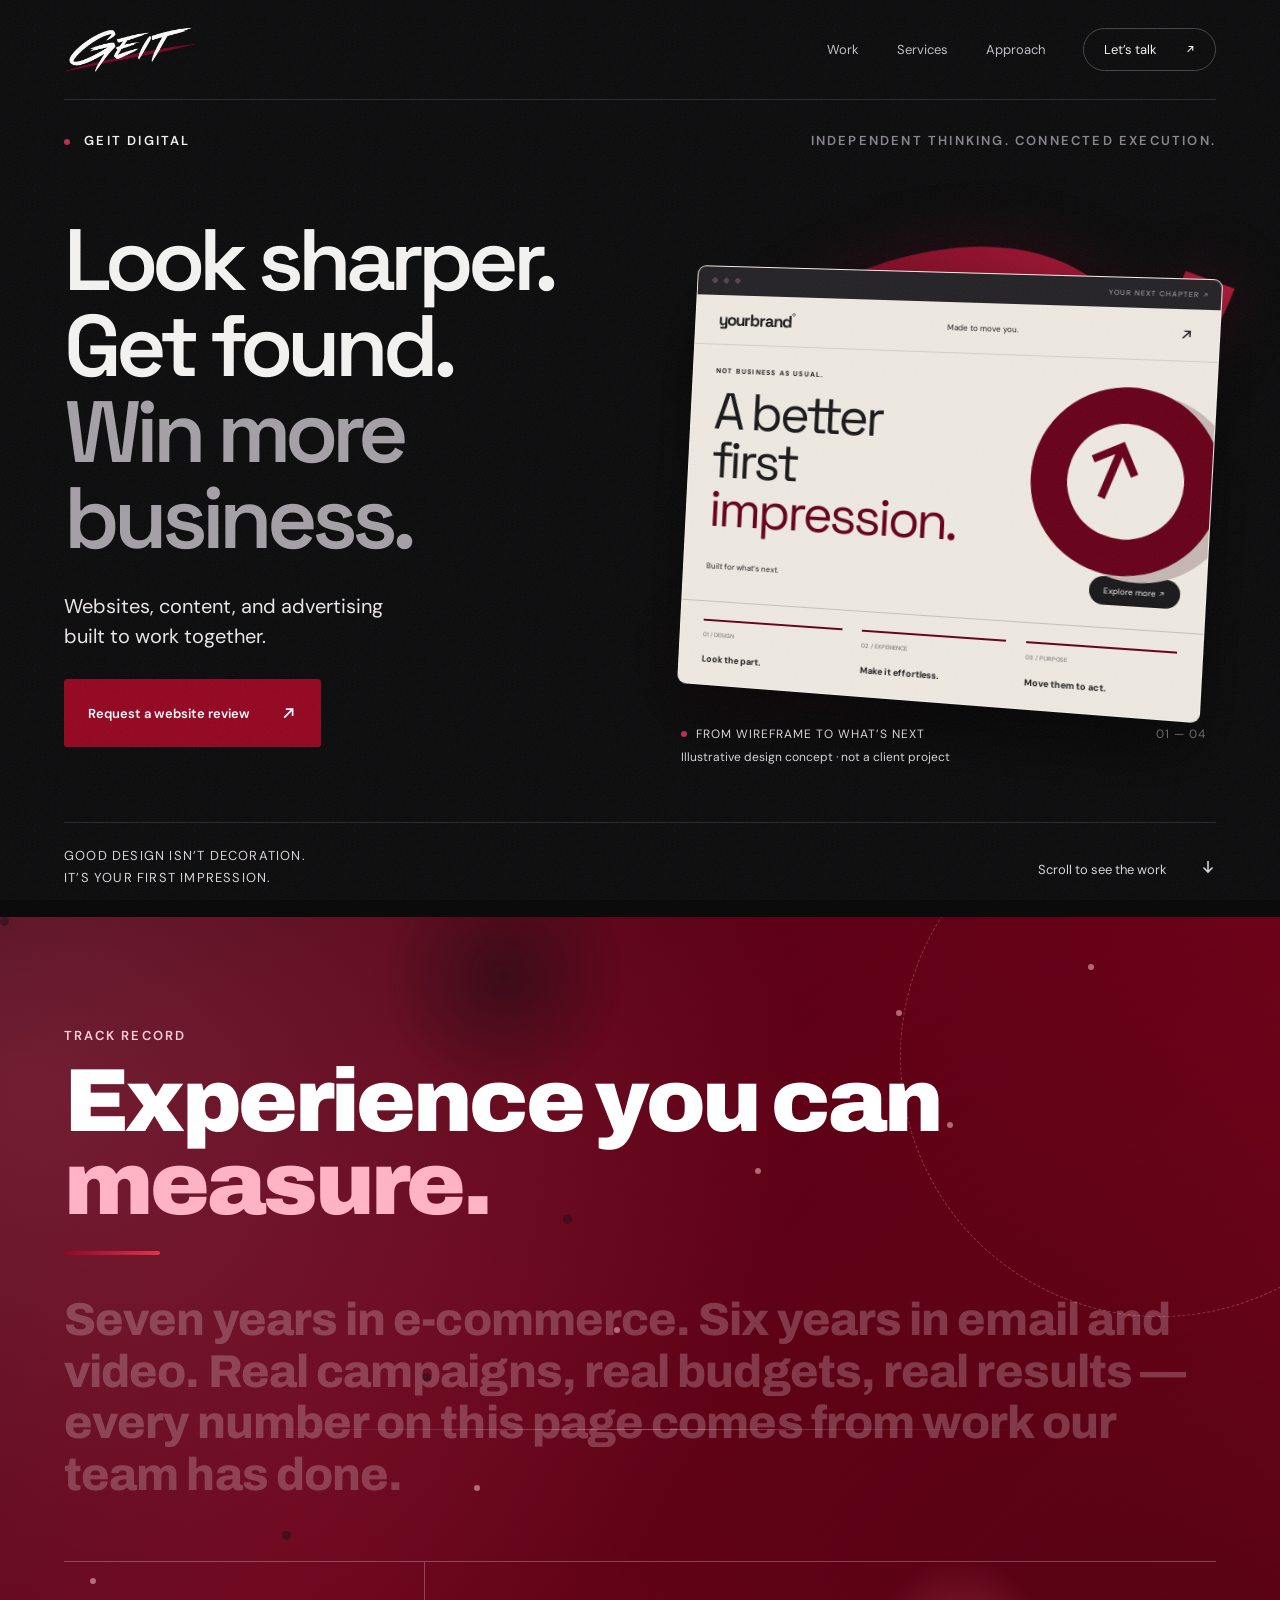
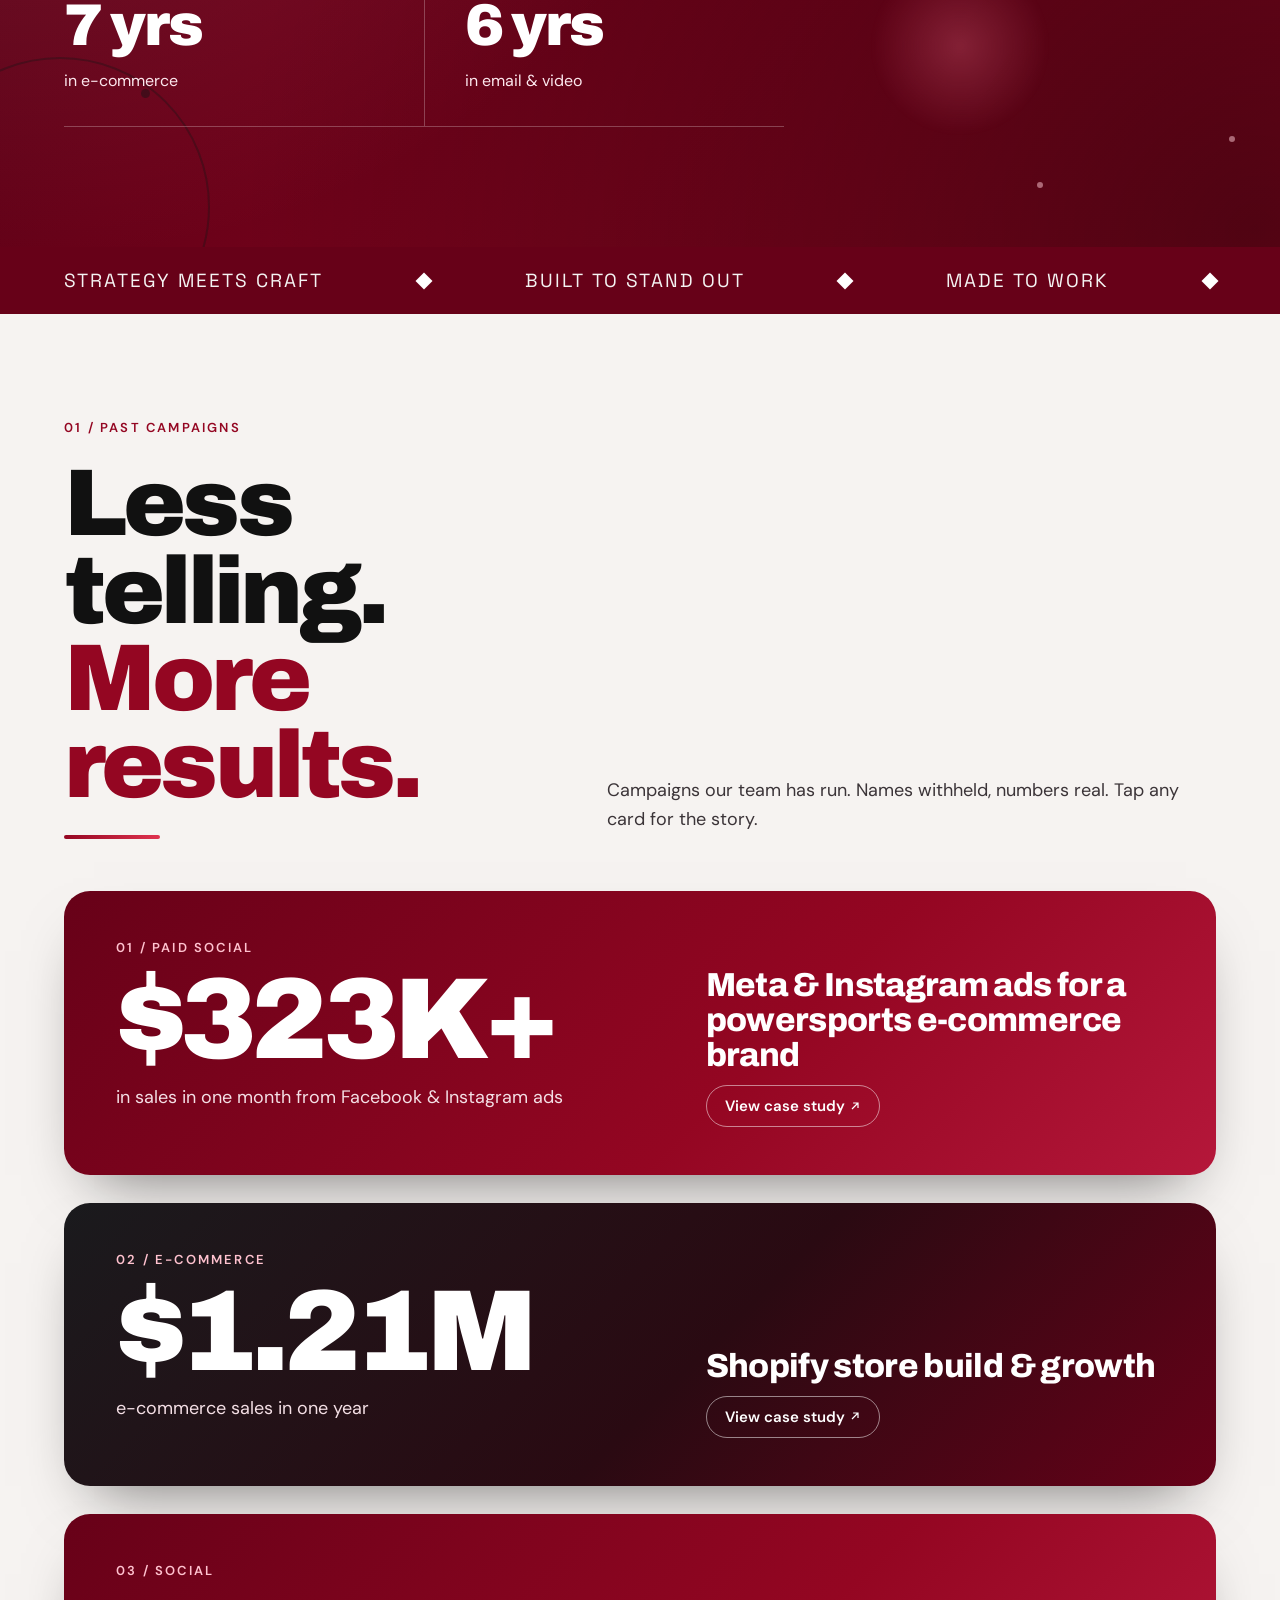
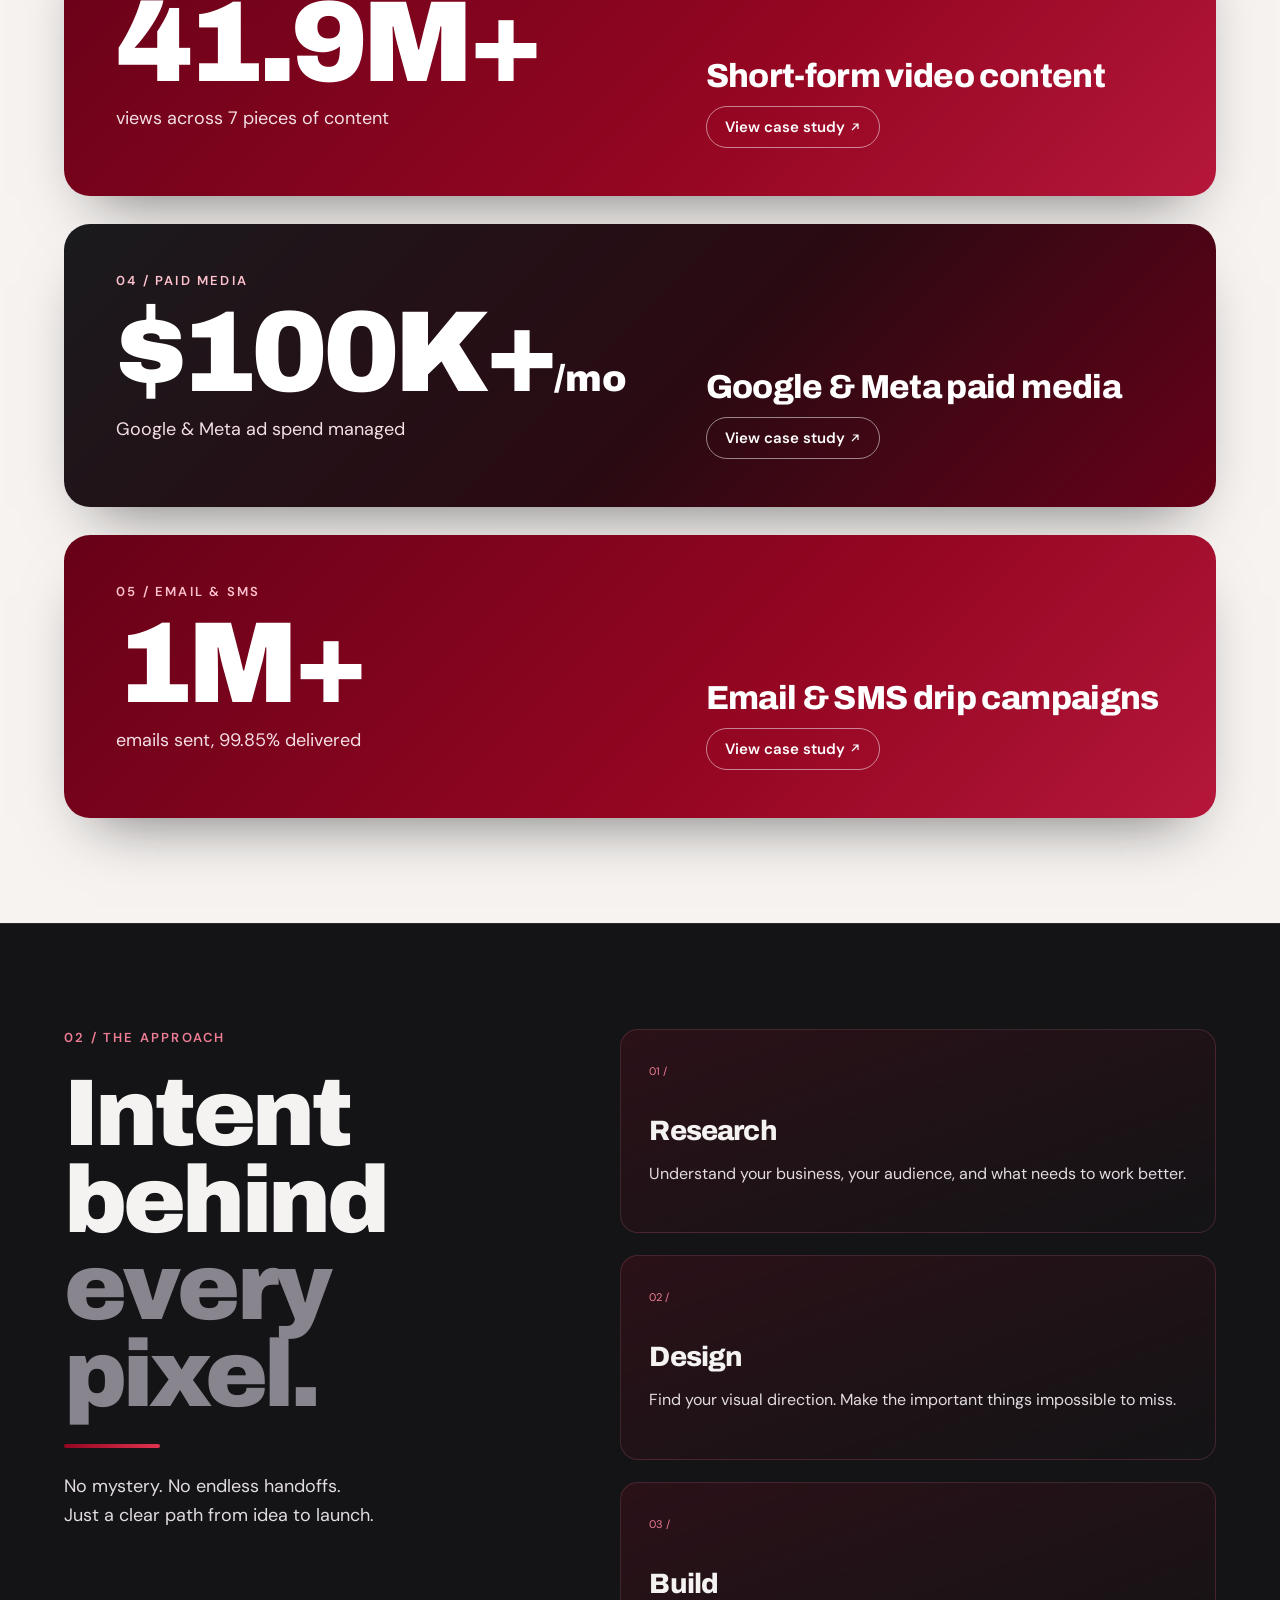
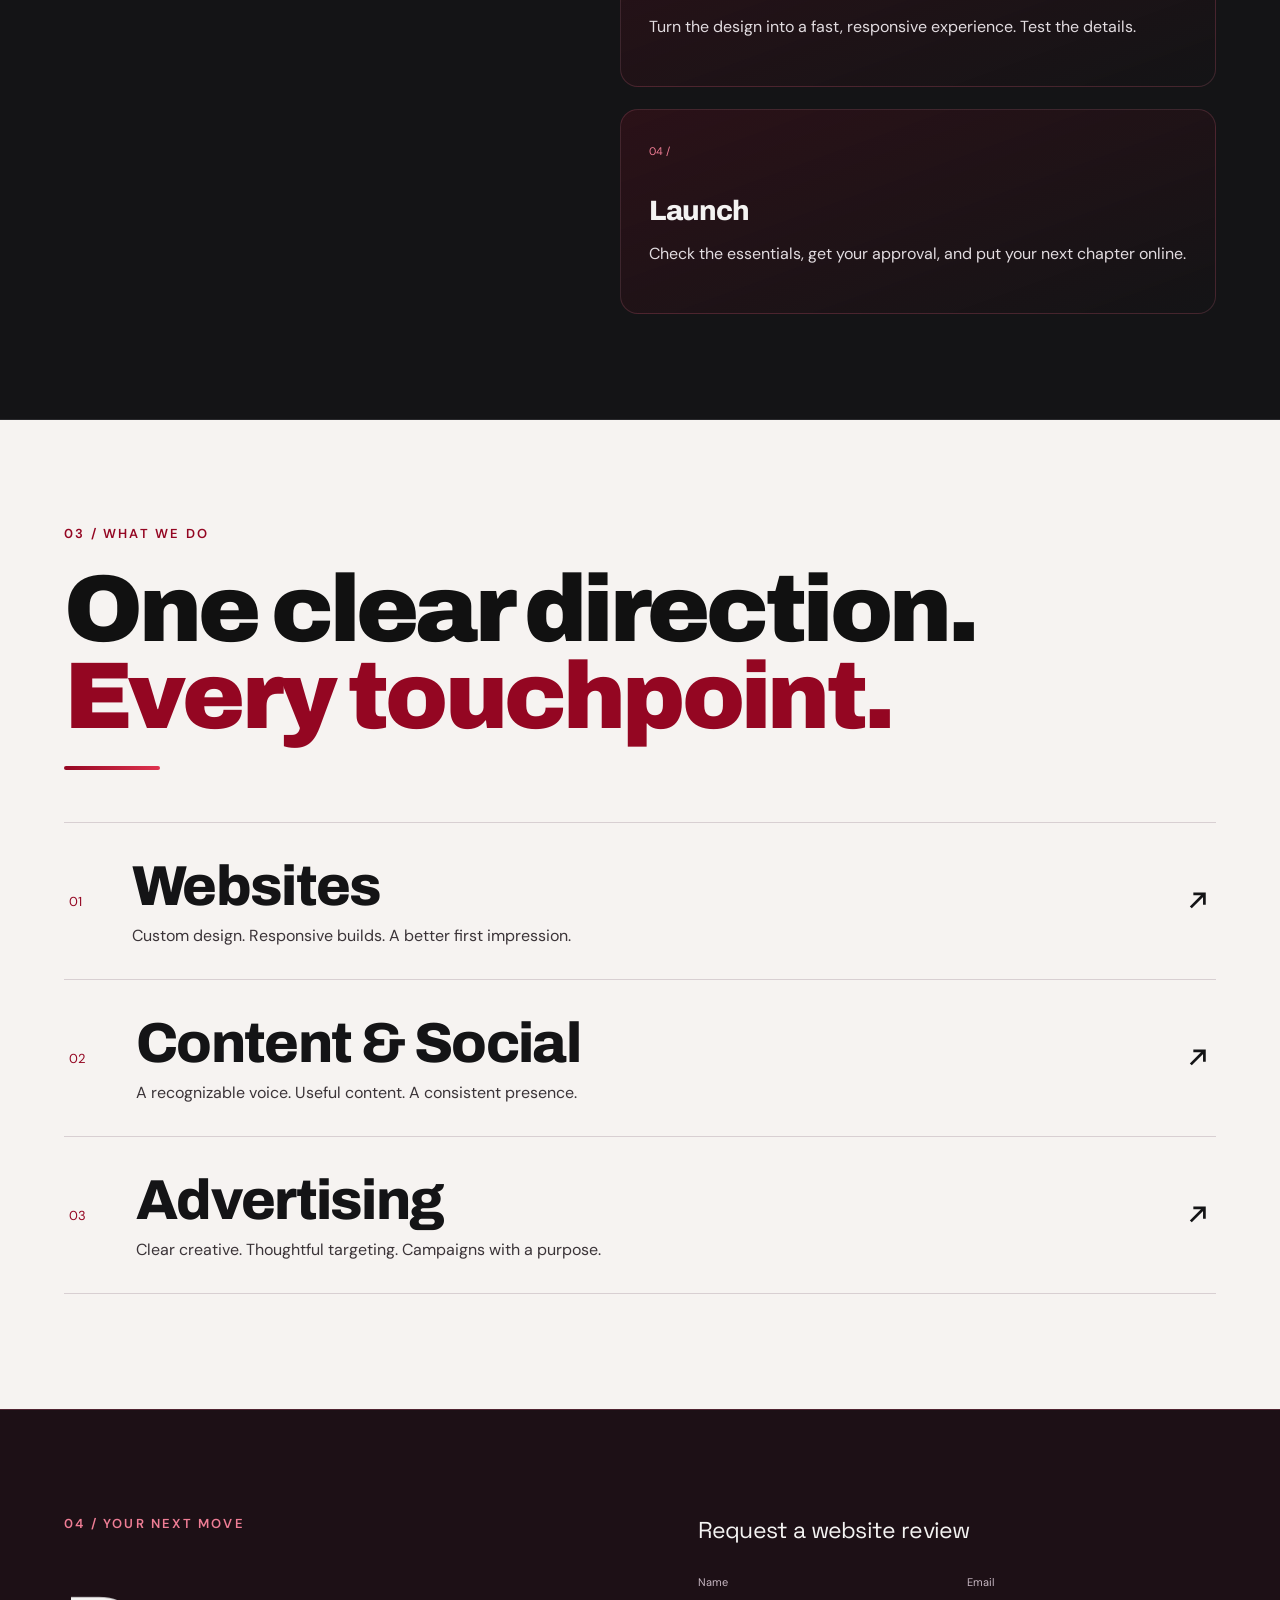
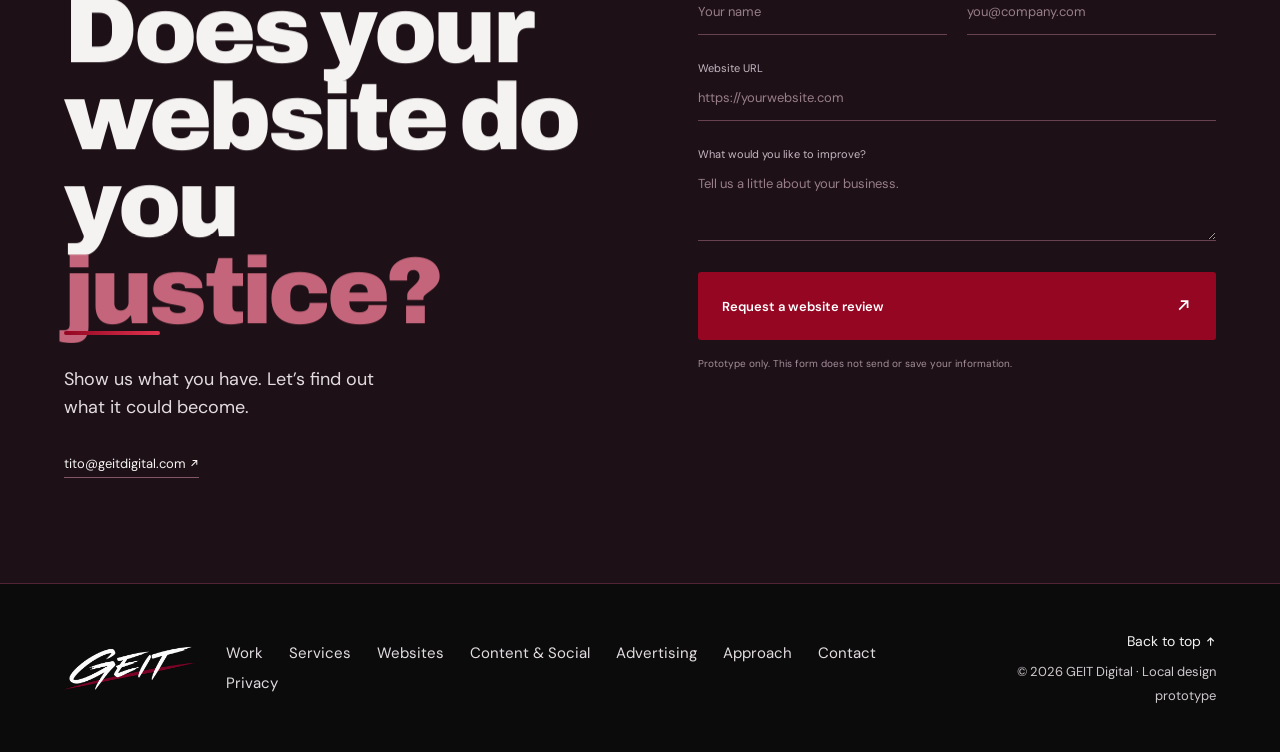
==== commit 280ed8da: "v6 service pages + mobile menu" ====
--- a/index.html
+++ b/index.html
@@ -1,13 +1,13 @@
 <!doctype html>
-<html lang="en"><head><meta charset="utf-8"><meta name="robots" content="noindex, nofollow"><meta name="viewport" content="width=device-width, initial-scale=1"><meta name="theme-color" content="#0b0b0c"><meta name="description" content="GEIT Digital — websites, content, and advertising built to work together. Local design prototype."><title>GEIT Digital — Built to stand out.</title><link rel="icon" href="assets/geit-logo.png"><link rel="preconnect" href="https://fonts.googleapis.com"><link rel="preconnect" href="https://fonts.gstatic.com" crossorigin><link href="https://fonts.googleapis.com/css2?family=Archivo:wght@800;900&family=DM+Sans:wght@400;500;600;700&family=Space+Grotesk:wght@400;500;600;700&display=swap" rel="stylesheet"><link rel="stylesheet" href="styles.css?v=20261107d"><script src="script.js?v=20261107d" defer></script></head>
+<html lang="en"><head><meta charset="utf-8"><meta name="robots" content="noindex, nofollow"><meta name="viewport" content="width=device-width, initial-scale=1"><meta name="theme-color" content="#0b0b0c"><meta name="description" content="GEIT Digital — websites, content, and advertising built to work together. Local design prototype."><title>GEIT Digital — Built to stand out.</title><link rel="icon" href="assets/geit-logo.png"><link rel="preconnect" href="https://fonts.googleapis.com"><link rel="preconnect" href="https://fonts.gstatic.com" crossorigin><link href="https://fonts.googleapis.com/css2?family=Archivo:wght@800;900&family=DM+Sans:wght@400;500;600;700&family=Space+Grotesk:wght@400;500;600;700&display=swap" rel="stylesheet"><link rel="stylesheet" href="styles.css?v=20261107e"><script src="script.js?v=20261107e" defer></script></head>
 <body><a class="skip" href="#main">Skip to content</a><div class="cursor" aria-hidden="true"><span class="cursor-g">G</span></div>
-<header class="header"><a class="brand" href="index.html" aria-label="GEIT Digital home"><img src="assets/geit-logo.png" width="132" height="44" alt="GEIT Marketing"></a><nav aria-label="Main navigation"><a href="work.html">Work</a><a href="services.html">Services</a><a href="approach.html">Approach</a><a class="nav-cta" href="contact.html">Let’s talk <span><svg class="ico" viewBox="0 0 16 16" aria-hidden="true"><path d="M4 12 12 4M5.5 4H12v6.5" fill="none" stroke="currentColor" stroke-width="1.6"/></svg></span></a></nav></header>
+<header class="header"><a class="brand" href="index.html" aria-label="GEIT Digital home"><img src="assets/geit-logo.png" width="132" height="44" alt="GEIT Marketing"></a><button class="menu-toggle" aria-expanded="false" aria-controls="site-nav" aria-label="Open menu"><span></span><span></span></button><nav id="site-nav" aria-label="Main navigation"><a href="work.html">Work</a><a href="services.html">Services</a><a class="m-only sub" href="websites.html">Websites</a><a class="m-only sub" href="content-social.html">Content &amp; Social</a><a class="m-only sub" href="advertising.html">Advertising</a><a href="approach.html">Approach</a><a class="nav-cta" href="contact.html">Let’s talk <span><svg class="ico" viewBox="0 0 16 16" aria-hidden="true"><path d="M4 12 12 4M5.5 4H12v6.5" fill="none" stroke="currentColor" stroke-width="1.6"/></svg></span></a></nav></header>
 <main id="main"><section class="hero" aria-labelledby="hero-title"><div class="hero-top"><p class="eyebrow"><i></i> GEIT DIGITAL</p><p class="edition">INDEPENDENT THINKING. CONNECTED EXECUTION.</p></div><div class="hero-layout"><div class="hero-copy"><h1 id="hero-title">Look sharper.<br>Get found.<br><span>Win more<br class="desktop-break"> business.</span></h1><p class="hero-sub">Websites, content, and advertising<br>built to work together.</p><a class="button" href="#review">Request a website review <span><svg class="ico" viewBox="0 0 16 16" aria-hidden="true"><path d="M4 12 12 4M5.5 4H12v6.5" fill="none" stroke="currentColor" stroke-width="1.6"/></svg></span></a></div>
 <div class="hero-art" aria-label="Animation of a wireframe becoming a polished website"><div class="art-grid"></div><svg class="swoosh" viewBox="0 0 600 600" aria-hidden="true"><defs><linearGradient id="maroon"><stop stop-color="#670118"/><stop offset="1" stop-color="#ad1838"/></linearGradient></defs><path d="M 65 396 C 510 550 613 93 297 120 C 96 139 111 351 365 293 C 481 266 540 211 565 171" fill="none" stroke="url(#maroon)" stroke-width="45" pathLength="1"/></svg>
 <div class="site-build"><div class="mini-chrome"><span><i class="dots" aria-hidden="true"></i></span><span>YOUR NEXT CHAPTER <svg class="ico" viewBox="0 0 16 16" aria-hidden="true"><path d="M4 12 12 4M5.5 4H12v6.5" fill="none" stroke="currentColor" stroke-width="1.6"/></svg></span></div><div class="mini-nav"><b>yourbrand<span>®</span></b><small>Made to move you.</small><span><svg class="ico" viewBox="0 0 16 16" aria-hidden="true"><path d="M4 12 12 4M5.5 4H12v6.5" fill="none" stroke="currentColor" stroke-width="1.6"/></svg></span></div><div class="mini-content"><p class="mini-label">NOT BUSINESS AS USUAL.</p><div class="mini-heading">A better<br>first<br><em>impression.</em></div><div class="mini-orbit"><span><svg class="ico" viewBox="0 0 16 16" aria-hidden="true"><path d="M4 12 12 4M5.5 4H12v6.5" fill="none" stroke="currentColor" stroke-width="1.6"/></svg></span></div><div class="mini-bottom"><span>Built for what’s next.</span><span class="mini-pill">Explore more <svg class="ico" viewBox="0 0 16 16" aria-hidden="true"><path d="M4 12 12 4M5.5 4H12v6.5" fill="none" stroke="currentColor" stroke-width="1.6"/></svg></span></div></div><div class="mini-cards"><div><span>01 / DESIGN</span><b>Look the part.</b></div><div><span>02 / EXPERIENCE</span><b>Make it effortless.</b></div><div><span>03 / PURPOSE</span><b>Move them to act.</b></div></div></div>
 <div class="build-caption"><span class="live-dot"></span> FROM WIREFRAME TO WHAT’S NEXT <span>01 — 04</span></div><p class="concept-note">Illustrative design concept · not a client project</p></div></div><div class="hero-bottom"><span>GOOD DESIGN ISN’T DECORATION.<br>IT’S YOUR FIRST IMPRESSION.</span><a href="#work">Scroll to see the work <span><svg class="ico" viewBox="0 0 16 16" aria-hidden="true"><path d="M8 2v11M3.5 8.5 8 13l4.5-4.5" fill="none" stroke="currentColor" stroke-width="1.6"/></svg></span></a></div></section>
 <section class="proof" id="proof" aria-labelledby="proof-title"><div class="proof-glow" aria-hidden="true"></div><div class="proof-inner"><div class="proof-head reveal"><p class="eyebrow">TRACK RECORD</p><h2 id="proof-title">Experience you can <span>measure.</span></h2><i class="rule" aria-hidden="true"></i></div><p class="scrub-text" data-scrub>Seven years in e-commerce. Six years in email and video. Real campaigns, real budgets, real results — every number on this page comes from work our team has done.</p><div class="stats stats-2"><div class="stat reveal"><b data-count="7" data-suf=" yrs">7 yrs</b><p>in e-commerce</p></div><div class="stat reveal"><b data-count="6" data-suf=" yrs">6 yrs</b><p>in email &amp; video</p></div></div></div></section><div class="ticker" aria-hidden="true"><span>STRATEGY MEETS CRAFT</span><b class="tick-mark" aria-hidden="true"></b><span>BUILT TO STAND OUT</span><b class="tick-mark" aria-hidden="true"></b><span>MADE TO WORK</span><b class="tick-mark" aria-hidden="true"></b></div>
 <section id="work" class="section work light"><div class="section-heading reveal"><div><p class="eyebrow">01 / PAST CAMPAIGNS</p><h2>Less telling.<br><span>More results.</span></h2><i class="rule" aria-hidden="true"></i></div><p>Campaigns our team has run. Names withheld, numbers real. Tap any card for the story.</p></div><div class="case-stack"><article class="case-card" style="--i:0"><button class="case-open" data-case="meta" aria-haspopup="dialog" aria-controls="case-meta"><span class="case-num">01 / PAID SOCIAL</span><span class="case-stat"><b data-count="323" data-pre="$" data-suf="K+">$323K+</b></span><span class="case-cap">in sales in one month from Facebook &amp; Instagram ads</span><span class="case-title">Meta &amp; Instagram ads for a powersports e-commerce brand</span><span class="case-more">View case study <i><svg class="ico" viewBox="0 0 16 16" aria-hidden="true"><path d="M4 12 12 4M5.5 4H12v6.5" fill="none" stroke="currentColor" stroke-width="1.6"/></svg></i></span></button></article><article class="case-card" style="--i:1"><button class="case-open" data-case="shopify" aria-haspopup="dialog" aria-controls="case-shopify"><span class="case-num">02 / E-COMMERCE</span><span class="case-stat"><b data-count="1.21" data-dec="2" data-pre="$" data-suf="M">$1.21M</b></span><span class="case-cap">e-commerce sales in one year</span><span class="case-title">Shopify store build &amp; growth</span><span class="case-more">View case study <i><svg class="ico" viewBox="0 0 16 16" aria-hidden="true"><path d="M4 12 12 4M5.5 4H12v6.5" fill="none" stroke="currentColor" stroke-width="1.6"/></svg></i></span></button></article><article class="case-card" style="--i:2"><button class="case-open" data-case="video" aria-haspopup="dialog" aria-controls="case-video"><span class="case-num">03 / SOCIAL</span><span class="case-stat"><b data-count="41.9" data-dec="1" data-suf="M+">41.9M+</b></span><span class="case-cap">views across 7 pieces of content</span><span class="case-title">Short-form video content</span><span class="case-more">View case study <i><svg class="ico" viewBox="0 0 16 16" aria-hidden="true"><path d="M4 12 12 4M5.5 4H12v6.5" fill="none" stroke="currentColor" stroke-width="1.6"/></svg></i></span></button></article><article class="case-card" style="--i:3"><button class="case-open" data-case="paid" aria-haspopup="dialog" aria-controls="case-paid"><span class="case-num">04 / PAID MEDIA</span><span class="case-stat"><b data-count="100" data-pre="$" data-suf="K+<small>/mo</small>">$100K+<small>/mo</small></b></span><span class="case-cap">Google &amp; Meta ad spend managed</span><span class="case-title">Google &amp; Meta paid media</span><span class="case-more">View case study <i><svg class="ico" viewBox="0 0 16 16" aria-hidden="true"><path d="M4 12 12 4M5.5 4H12v6.5" fill="none" stroke="currentColor" stroke-width="1.6"/></svg></i></span></button></article><article class="case-card" style="--i:4"><button class="case-open" data-case="email" aria-haspopup="dialog" aria-controls="case-email"><span class="case-num">05 / EMAIL &amp; SMS</span><span class="case-stat"><b data-count="1" data-suf="M+">1M+</b></span><span class="case-cap">emails sent, 99.85% delivered</span><span class="case-title">Email &amp; SMS drip campaigns</span><span class="case-more">View case study <i><svg class="ico" viewBox="0 0 16 16" aria-hidden="true"><path d="M4 12 12 4M5.5 4H12v6.5" fill="none" stroke="currentColor" stroke-width="1.6"/></svg></i></span></button></article></div></section><section id="approach" class="section approach"><div class="section-heading reveal"><div><p class="eyebrow">02 / THE APPROACH</p><h2>Intent behind<br><span>every pixel.</span></h2><i class="rule" aria-hidden="true"></i></div><p>No mystery. No endless handoffs.<br>Just a clear path from idea to launch.</p></div><div class="steps"><article class="reveal"><span>01 /</span><h3>Research</h3><p>Understand your business, your audience, and what needs to work better.</p></article><article class="reveal"><span>02 /</span><h3>Design</h3><p>Find your visual direction. Make the important things impossible to miss.</p></article><article class="reveal"><span>03 /</span><h3>Build</h3><p>Turn the design into a fast, responsive experience. Test the details.</p></article><article class="reveal"><span>04 /</span><h3>Launch</h3><p>Check the essentials, get your approval, and put your next chapter online.</p></article></div></section>
-<section class="section services light" id="services"><div class="section-heading reveal"><div><p class="eyebrow">03 / WHAT WE DO</p><h2>One clear direction.<br><span>Every touchpoint.</span></h2><i class="rule" aria-hidden="true"></i></div></div><a class="service-row reveal" href="services.html#websites"><span>01</span><div><h3>Websites</h3><p>Custom design. Responsive builds. A better first impression.</p></div><b><svg class="ico" viewBox="0 0 16 16" aria-hidden="true"><path d="M4 12 12 4M5.5 4H12v6.5" fill="none" stroke="currentColor" stroke-width="1.6"/></svg></b></a><a class="service-row reveal" href="#review"><span>02</span><div><h3>Content & Social</h3><p>A recognizable voice. Useful content. A consistent presence.</p></div><b><svg class="ico" viewBox="0 0 16 16" aria-hidden="true"><path d="M4 12 12 4M5.5 4H12v6.5" fill="none" stroke="currentColor" stroke-width="1.6"/></svg></b></a><a class="service-row reveal" href="services.html#advertising"><span>03</span><div><h3>Advertising</h3><p>Clear creative. Thoughtful targeting. Campaigns with a purpose.</p></div><b><svg class="ico" viewBox="0 0 16 16" aria-hidden="true"><path d="M4 12 12 4M5.5 4H12v6.5" fill="none" stroke="currentColor" stroke-width="1.6"/></svg></b></a></section>
+<section class="section services light" id="services"><div class="section-heading reveal"><div><p class="eyebrow">03 / WHAT WE DO</p><h2>One clear direction.<br><span>Every touchpoint.</span></h2><i class="rule" aria-hidden="true"></i></div></div><a class="service-row reveal" href="websites.html"><span>01</span><div><h3>Websites</h3><p>Custom design. Responsive builds. A better first impression.</p></div><b><svg class="ico" viewBox="0 0 16 16" aria-hidden="true"><path d="M4 12 12 4M5.5 4H12v6.5" fill="none" stroke="currentColor" stroke-width="1.6"/></svg></b></a><a class="service-row reveal" href="#review"><span>02</span><div><h3>Content & Social</h3><p>A recognizable voice. Useful content. A consistent presence.</p></div><b><svg class="ico" viewBox="0 0 16 16" aria-hidden="true"><path d="M4 12 12 4M5.5 4H12v6.5" fill="none" stroke="currentColor" stroke-width="1.6"/></svg></b></a><a class="service-row reveal" href="advertising.html"><span>03</span><div><h3>Advertising</h3><p>Clear creative. Thoughtful targeting. Campaigns with a purpose.</p></div><b><svg class="ico" viewBox="0 0 16 16" aria-hidden="true"><path d="M4 12 12 4M5.5 4H12v6.5" fill="none" stroke="currentColor" stroke-width="1.6"/></svg></b></a></section>
 <section class="section review" id="review"><div class="review-copy reveal"><p class="eyebrow">04 / YOUR NEXT MOVE</p><h2>Does your<br>website do<br>you <em>justice?</em></h2><i class="rule" aria-hidden="true"></i><p>Show us what you have. Let’s find out<br>what it could become.</p><a href="mailto:tito@geitdigital.com">tito@geitdigital.com <svg class="ico" viewBox="0 0 16 16" aria-hidden="true"><path d="M4 12 12 4M5.5 4H12v6.5" fill="none" stroke="currentColor" stroke-width="1.6"/></svg></a></div><form id="review-form" class="reveal" action="#review" method="get"><p class="form-intro">Request a website review</p><div class="form-grid"><label>Name<input name="name" autocomplete="name" required placeholder="Your name"></label><label>Email<input name="email" type="email" autocomplete="email" required placeholder="you@company.com"></label></div><label>Website URL<input name="website" type="url" placeholder="https://yourwebsite.com" required></label><label>What would you like to improve?<textarea name="message" rows="3" placeholder="Tell us a little about your business."></textarea></label><button class="button" id="review-submit" type="button">Request a website review <span><svg class="ico" viewBox="0 0 16 16" aria-hidden="true"><path d="M4 12 12 4M5.5 4H12v6.5" fill="none" stroke="currentColor" stroke-width="1.6"/></svg></span></button><p class="prototype-note">Prototype only. This form does not send or save your information.</p><p id="form-status" role="status" aria-live="polite"></p></form></section></main><div class="case-overlay" id="case-meta" role="dialog" aria-modal="true" aria-labelledby="case-meta-title" hidden><div class="cs-scroll"><button class="cs-close" aria-label="Close case study"><svg class="ico ico-x" viewBox="0 0 16 16" aria-hidden="true"><path d="M3 3l10 10M13 3 3 13" fill="none" stroke="currentColor" stroke-width="1.8"/></svg></button><header class="cs-hero"><p class="eyebrow">CASE STUDY 01 · PAST CAMPAIGN</p><h2 id="case-meta-title">Meta &amp; Instagram ads for a powersports e-commerce brand</h2><i class="rule" aria-hidden="true"></i></header><section class="cs-block"><h3>The challenge</h3><p>A powersports e-commerce brand needed paid social to turn attention into orders, not just clicks.</p></section><section class="cs-block"><h3>The approach</h3><p>Built and managed Facebook and Instagram ad campaigns: creative, audiences, and ongoing optimization toward sales.</p></section><section class="cs-block cs-result"><h3>The result</h3><div class="cs-metrics"><div class="cs-metric"><b data-count="323" data-pre="$" data-suf="K+">$323K+</b><p>in sales in one month from Facebook &amp; Instagram ads</p></div></div></section><p class="cs-note">Past campaign from our team’s experience. Client name withheld.</p><a class="button cs-cta" href="contact.html">Request a website review <span><svg class="ico" viewBox="0 0 16 16" aria-hidden="true"><path d="M4 12 12 4M5.5 4H12v6.5" fill="none" stroke="currentColor" stroke-width="1.6"/></svg></span></a></div></div><div class="case-overlay" id="case-shopify" role="dialog" aria-modal="true" aria-labelledby="case-shopify-title" hidden><div class="cs-scroll"><button class="cs-close" aria-label="Close case study"><svg class="ico ico-x" viewBox="0 0 16 16" aria-hidden="true"><path d="M3 3l10 10M13 3 3 13" fill="none" stroke="currentColor" stroke-width="1.8"/></svg></button><header class="cs-hero"><p class="eyebrow">CASE STUDY 02 · PAST CAMPAIGN</p><h2 id="case-shopify-title">Shopify store build &amp; growth</h2><i class="rule" aria-hidden="true"></i></header><section class="cs-block"><h3>The challenge</h3><p>An online store needed a storefront and a growth plan that could carry real sales volume.</p></section><section class="cs-block"><h3>The approach</h3><p>Built the Shopify store and supported its growth with the marketing around it.</p></section><section class="cs-block cs-result"><h3>The result</h3><div class="cs-metrics"><div class="cs-metric"><b data-count="1.21" data-dec="2" data-pre="$" data-suf="M">$1.21M</b><p>e-commerce sales in one year</p></div></div></section><p class="cs-note">Past campaign from our team’s experience. Client name withheld.</p><a class="button cs-cta" href="contact.html">Request a website review <span><svg class="ico" viewBox="0 0 16 16" aria-hidden="true"><path d="M4 12 12 4M5.5 4H12v6.5" fill="none" stroke="currentColor" stroke-width="1.6"/></svg></span></a></div></div><div class="case-overlay" id="case-video" role="dialog" aria-modal="true" aria-labelledby="case-video-title" hidden><div class="cs-scroll"><button class="cs-close" aria-label="Close case study"><svg class="ico ico-x" viewBox="0 0 16 16" aria-hidden="true"><path d="M3 3l10 10M13 3 3 13" fill="none" stroke="currentColor" stroke-width="1.8"/></svg></button><header class="cs-hero"><p class="eyebrow">CASE STUDY 03 · PAST CAMPAIGN</p><h2 id="case-video-title">Short-form video content</h2><i class="rule" aria-hidden="true"></i></header><section class="cs-block"><h3>The challenge</h3><p>A brand needed content that people actually stop and watch.</p></section><section class="cs-block"><h3>The approach</h3><p>Planned and produced short-form video built for social feeds.</p></section><section class="cs-block cs-result"><h3>The result</h3><div class="cs-metrics"><div class="cs-metric"><b data-count="41.9" data-dec="1" data-suf="M+">41.9M+</b><p>views across 7 pieces of content</p></div><div class="cs-metric"><b data-count="7">7</b><p>pieces of content</p></div></div></section><p class="cs-note">Past campaign from our team’s experience. Client name withheld.</p><a class="button cs-cta" href="contact.html">Request a website review <span><svg class="ico" viewBox="0 0 16 16" aria-hidden="true"><path d="M4 12 12 4M5.5 4H12v6.5" fill="none" stroke="currentColor" stroke-width="1.6"/></svg></span></a></div></div><div class="case-overlay" id="case-paid" role="dialog" aria-modal="true" aria-labelledby="case-paid-title" hidden><div class="cs-scroll"><button class="cs-close" aria-label="Close case study"><svg class="ico ico-x" viewBox="0 0 16 16" aria-hidden="true"><path d="M3 3l10 10M13 3 3 13" fill="none" stroke="currentColor" stroke-width="1.8"/></svg></button><header class="cs-hero"><p class="eyebrow">CASE STUDY 04 · PAST CAMPAIGN</p><h2 id="case-paid-title">Google &amp; Meta paid media</h2><i class="rule" aria-hidden="true"></i></header><section class="cs-block"><h3>The challenge</h3><p>Large monthly ad budgets need careful management to keep traffic growing and spend accountable.</p></section><section class="cs-block"><h3>The approach</h3><p>Managed paid campaigns across Google and Meta, monitoring and adjusting spend month to month.</p></section><section class="cs-block cs-result"><h3>The result</h3><div class="cs-metrics"><div class="cs-metric"><b data-count="100" data-pre="$" data-suf="K+<small>/mo</small>">$100K+<small>/mo</small></b><p>Google &amp; Meta ad spend managed</p></div><div class="cs-metric"><b data-count="1.6" data-dec="1" data-suf="M">1.6M</b><p>site users in a year from campaigns</p></div></div></section><p class="cs-note">Past campaign from our team’s experience. Client name withheld.</p><a class="button cs-cta" href="contact.html">Request a website review <span><svg class="ico" viewBox="0 0 16 16" aria-hidden="true"><path d="M4 12 12 4M5.5 4H12v6.5" fill="none" stroke="currentColor" stroke-width="1.6"/></svg></span></a></div></div><div class="case-overlay" id="case-email" role="dialog" aria-modal="true" aria-labelledby="case-email-title" hidden><div class="cs-scroll"><button class="cs-close" aria-label="Close case study"><svg class="ico ico-x" viewBox="0 0 16 16" aria-hidden="true"><path d="M3 3l10 10M13 3 3 13" fill="none" stroke="currentColor" stroke-width="1.8"/></svg></button><header class="cs-hero"><p class="eyebrow">CASE STUDY 05 · PAST CAMPAIGN</p><h2 id="case-email-title">Email &amp; SMS drip campaigns</h2><i class="rule" aria-hidden="true"></i></header><section class="cs-block"><h3>The challenge</h3><p>Customers needed timely, relevant follow-up without messages landing in spam.</p></section><section class="cs-block"><h3>The approach</h3><p>Built automated email and SMS drip campaigns and kept sending practices clean for deliverability.</p></section><section class="cs-block cs-result"><h3>The result</h3><div class="cs-metrics"><div class="cs-metric"><b data-count="1" data-suf="M+">1M+</b><p>emails sent</p></div><div class="cs-metric"><b data-count="99.85" data-dec="2" data-suf="%">99.85%</b><p>delivered</p></div></div></section><p class="cs-note">Past campaign from our team’s experience. Client name withheld.</p><a class="button cs-cta" href="contact.html">Request a website review <span><svg class="ico" viewBox="0 0 16 16" aria-hidden="true"><path d="M4 12 12 4M5.5 4H12v6.5" fill="none" stroke="currentColor" stroke-width="1.6"/></svg></span></a></div></div>
-<footer><a href="index.html" class="brand"><img src="assets/geit-logo.png" width="132" height="44" alt="GEIT Marketing" loading="lazy"></a><nav class="foot-nav" aria-label="Footer navigation"><a href="work.html">Work</a><a href="services.html">Services</a><a href="approach.html">Approach</a><a href="contact.html">Contact</a><a href="privacy.html">Privacy</a></nav><div><a href="#main">Back to top <svg class="ico" viewBox="0 0 16 16" aria-hidden="true"><path d="M8 14V3M3.5 7.5 8 3l4.5 4.5" fill="none" stroke="currentColor" stroke-width="1.6"/></svg></a><p>© 2026 GEIT Digital · Local design prototype</p></div></footer></body></html>
+<footer><a href="index.html" class="brand"><img src="assets/geit-logo.png" width="132" height="44" alt="GEIT Marketing" loading="lazy"></a><nav class="foot-nav" aria-label="Footer navigation"><a href="work.html">Work</a><a href="services.html">Services</a><a href="websites.html">Websites</a><a href="content-social.html">Content &amp; Social</a><a href="advertising.html">Advertising</a><a href="approach.html">Approach</a><a href="contact.html">Contact</a><a href="privacy.html">Privacy</a></nav><div><a href="#main">Back to top <svg class="ico" viewBox="0 0 16 16" aria-hidden="true"><path d="M8 14V3M3.5 7.5 8 3l4.5 4.5" fill="none" stroke="currentColor" stroke-width="1.6"/></svg></a><p>© 2026 GEIT Digital · Local design prototype</p></div></footer></body></html>
--- a/styles.css
+++ b/styles.css
@@ -196,3 +196,51 @@
 .page-first{padding-top:105px}
 @media(max-width:900px){.svc-detail{grid-template-columns:1fr;gap:20px;padding:50px 0}.value-grid{grid-template-columns:1fr}}
 @media(max-width:700px){.page-hero{padding:120px 6% 70px}.page-hero h1{font-size:54px}.header nav a:not(.nav-cta){display:none}footer{flex-direction:column;align-items:flex-start}footer>div{text-align:left}.svc-list li{font-size:16px}.page-cta .section-heading{display:block}.page-cta .button{margin-top:30px}}
+/* v20261107e service pages + menu */
+.m-only{display:none!important}
+.menu-toggle{display:none}
+@media(max-width:700px){
+.menu-toggle{display:grid;align-content:center;gap:7px;width:48px;height:48px;border-radius:50%;border:1px solid rgba(255,255,255,.35);background:transparent;position:relative;z-index:1101;padding:0 13px}
+.menu-toggle span{display:block;height:2px;background:#fff;transition:transform .3s}
+.menu-open .menu-toggle span:first-child{transform:translateY(4.5px) rotate(45deg)}.menu-open .menu-toggle span:last-child{transform:translateY(-4.5px) rotate(-45deg)}
+.header nav{position:fixed;inset:0;z-index:1100;display:flex;flex-direction:column;justify-content:center;gap:6px;padding:90px 8% 40px;background:linear-gradient(160deg,#0f0f11,#3a0010 60%,#670118);opacity:0;visibility:hidden;transform:translateY(-12px);transition:opacity .3s,transform .3s,visibility 0s .3s}
+.menu-open .header nav{opacity:1;visibility:visible;transform:none;transition:opacity .3s,transform .3s}
+.header nav a,.header nav a:not(.nav-cta){display:block!important;font-family:var(--display);font-weight:900;font-size:40px;letter-spacing:-.03em;color:#fff;padding:6px 0;border:0}
+.header nav a.sub{font-size:22px;font-weight:800;color:#ffc2cf;padding-left:18px}
+.header nav a[aria-current="page"]{color:#ff8fa6}
+.header nav .nav-cta{margin-top:24px;font-size:20px!important;border:1px solid rgba(255,255,255,.5)!important;border-radius:999px;padding:14px 22px!important;align-self:flex-start}
+.menu-open{overflow:hidden}}
+@media(prefers-reduced-motion:reduce){.header nav,.menu-toggle span{transition:none!important}}
+.hero-actions{margin-top:36px}
+.overview-text{font-size:clamp(20px,1.9vw,27px);line-height:1.5;color:#1d1a1c;max-width:980px;margin:0 0 50px}
+.inc-grid{display:grid;grid-template-columns:repeat(3,1fr);gap:24px}
+.inc-card{background:#fff;border:1px solid #e3dadd;border-top:4px solid #940622;border-radius:18px;padding:30px}
+.inc-card h3{font-size:26px;margin:0 0 10px;color:#111}.inc-card p{font-size:17px;line-height:1.55;color:#3b3438;margin:0}
+.deliv{background:#141416}
+.deliv-list{display:grid;grid-template-columns:1fr 1fr;gap:0 50px}
+.deliv-list li{color:#f1ecee;border-bottom-color:#3a3438;font-size:19px}
+.svc-process .steps article{background:#fff;border:1px solid #e3dadd}
+.svc-process .steps h3{color:#111}.svc-process .steps p{color:#3b3438!important}
+.stats-n{grid-template-columns:repeat(auto-fit,minmax(240px,1fr))!important}
+.stats-n .stat{border-left:0!important;padding-left:0!important}
+.faq-list{max-width:980px}
+.faq{border-top:1px solid #d8cfd2}.faq:last-child{border-bottom:1px solid #d8cfd2}
+.faq summary{list-style:none;cursor:pointer;display:flex;justify-content:space-between;align-items:center;gap:20px;padding:26px 0;font-family:var(--display);font-weight:800;font-size:clamp(20px,2vw,28px);color:#111}
+.faq summary::-webkit-details-marker{display:none}
+.faq summary i{position:relative;flex:none;width:22px;height:22px}
+.faq summary i::before,.faq summary i::after{content:"";position:absolute;left:0;top:10px;width:22px;height:2px;background:#940622;transition:transform .3s}
+.faq summary i::after{transform:rotate(90deg)}.faq[open] summary i::after{transform:none}
+.faq p{font-size:18px;line-height:1.6;color:#3b3438;margin:0 0 26px;max-width:800px}
+.page-cta:not(.light){background:#1d1016}
+.hub-grid{display:grid;grid-template-columns:repeat(3,1fr);gap:24px}
+.hub-card{display:flex;flex-direction:column;gap:14px;padding:38px 34px;border-radius:24px;color:#fff;background:linear-gradient(150deg,#1a1a1d,#2a0a12 55%,#670118);transition:transform .4s cubic-bezier(.2,.7,.2,1),box-shadow .4s}
+.hub-card:nth-child(2){background:linear-gradient(150deg,#670118,#940622 60%,#b5173a)}
+.hub-card:hover{transform:translateY(-8px);box-shadow:0 40px 60px -30px rgba(148,6,34,.6)}
+.hub-card h3{font-family:var(--display);font-weight:900;font-size:clamp(34px,3.2vw,50px);letter-spacing:-.03em;margin:8px 0 0}
+.hub-card p{font-size:17px;line-height:1.55;color:#f4dfe5;margin:0}
+.hub-stat{margin-top:auto;padding-top:20px;border-top:1px solid rgba(255,255,255,.25);font-size:15px;color:#ffd0da}.hub-stat b{display:block;font-family:var(--display);font-weight:900;font-size:40px;color:#fff;letter-spacing:-.03em}
+.hub-card .case-more{align-self:flex-start}
+@media(max-width:900px){.inc-grid,.hub-grid{grid-template-columns:1fr}.deliv-list{grid-template-columns:1fr}}
+.svc-process h2,.svc-process .section-heading>p{color:#111!important}.svc-process h2 span{color:#940622!important}.svc-process .section-heading .eyebrow{color:#940622!important}.svc-process{background:#f6f3f1!important}
+.svc-proof .section-heading>p{color:#fde8ee!important}
+@media(max-width:700px){.header nav{align-items:flex-start;text-align:left}}
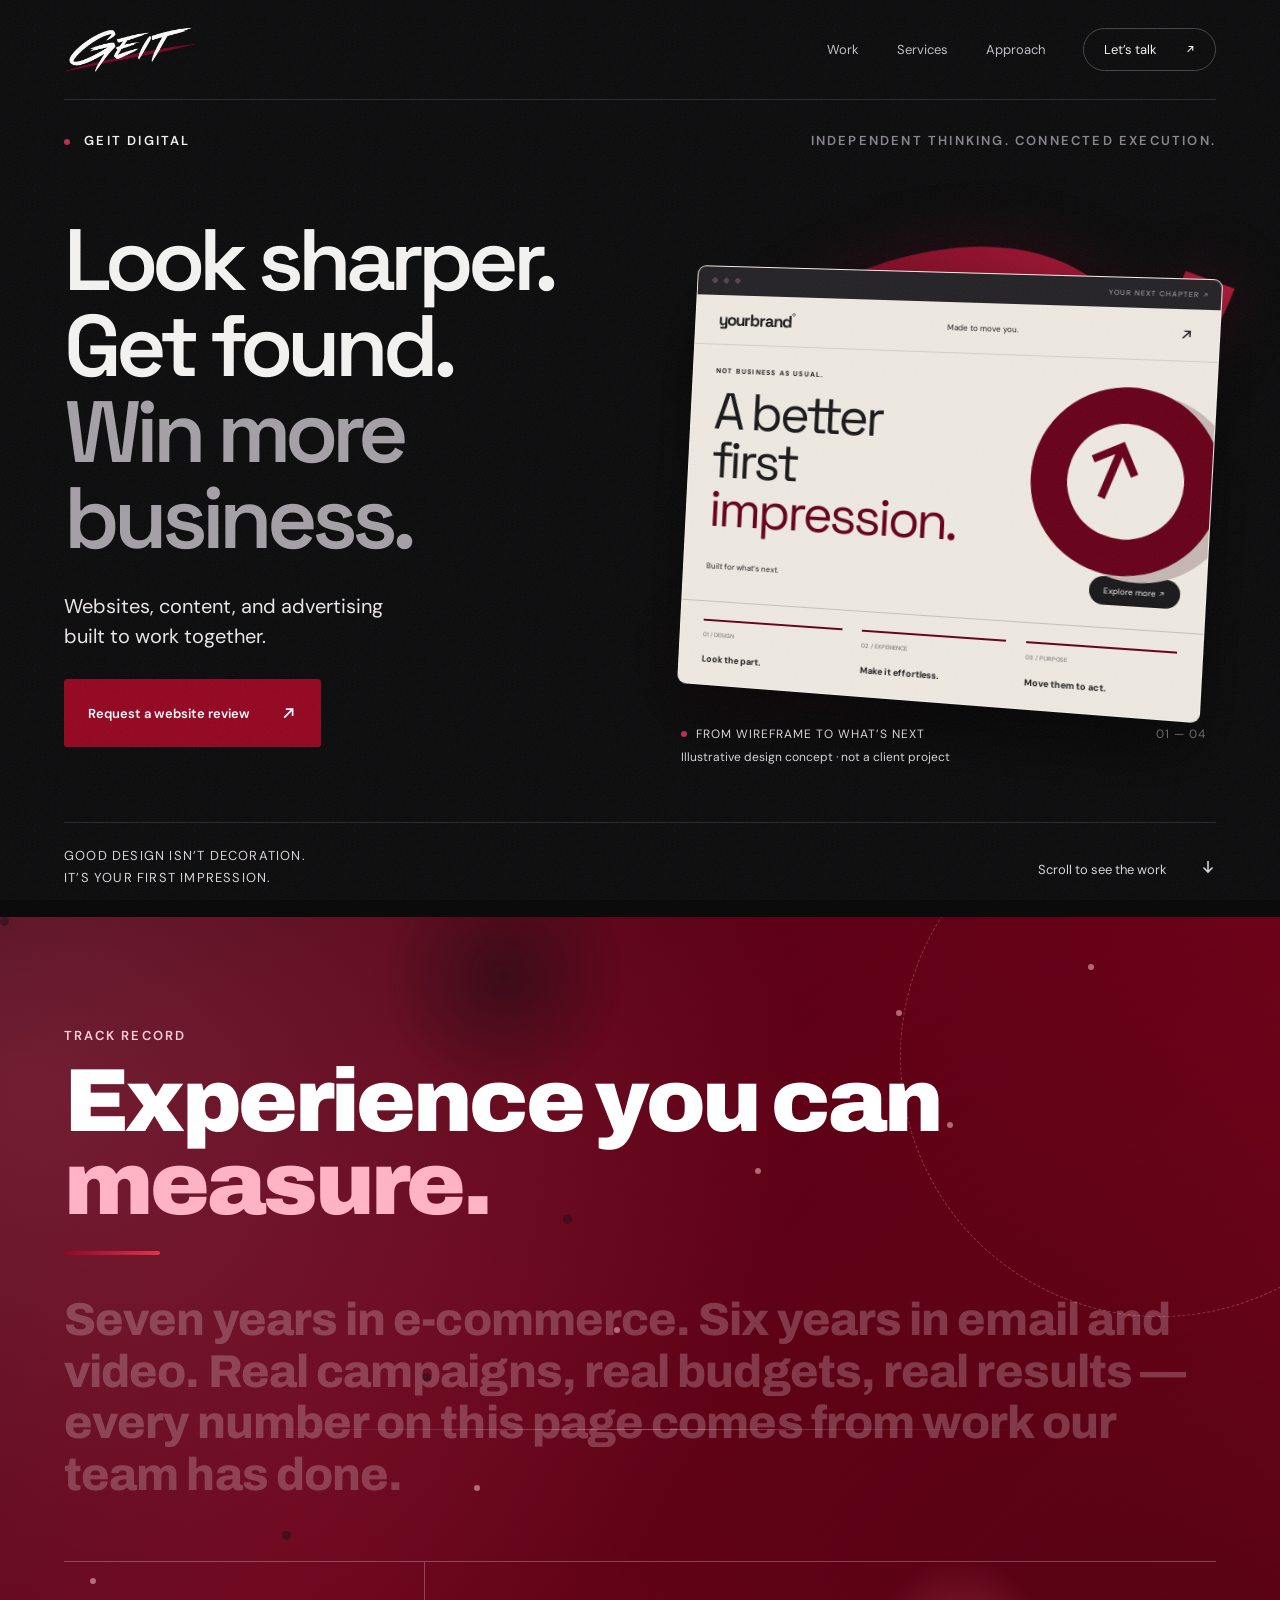
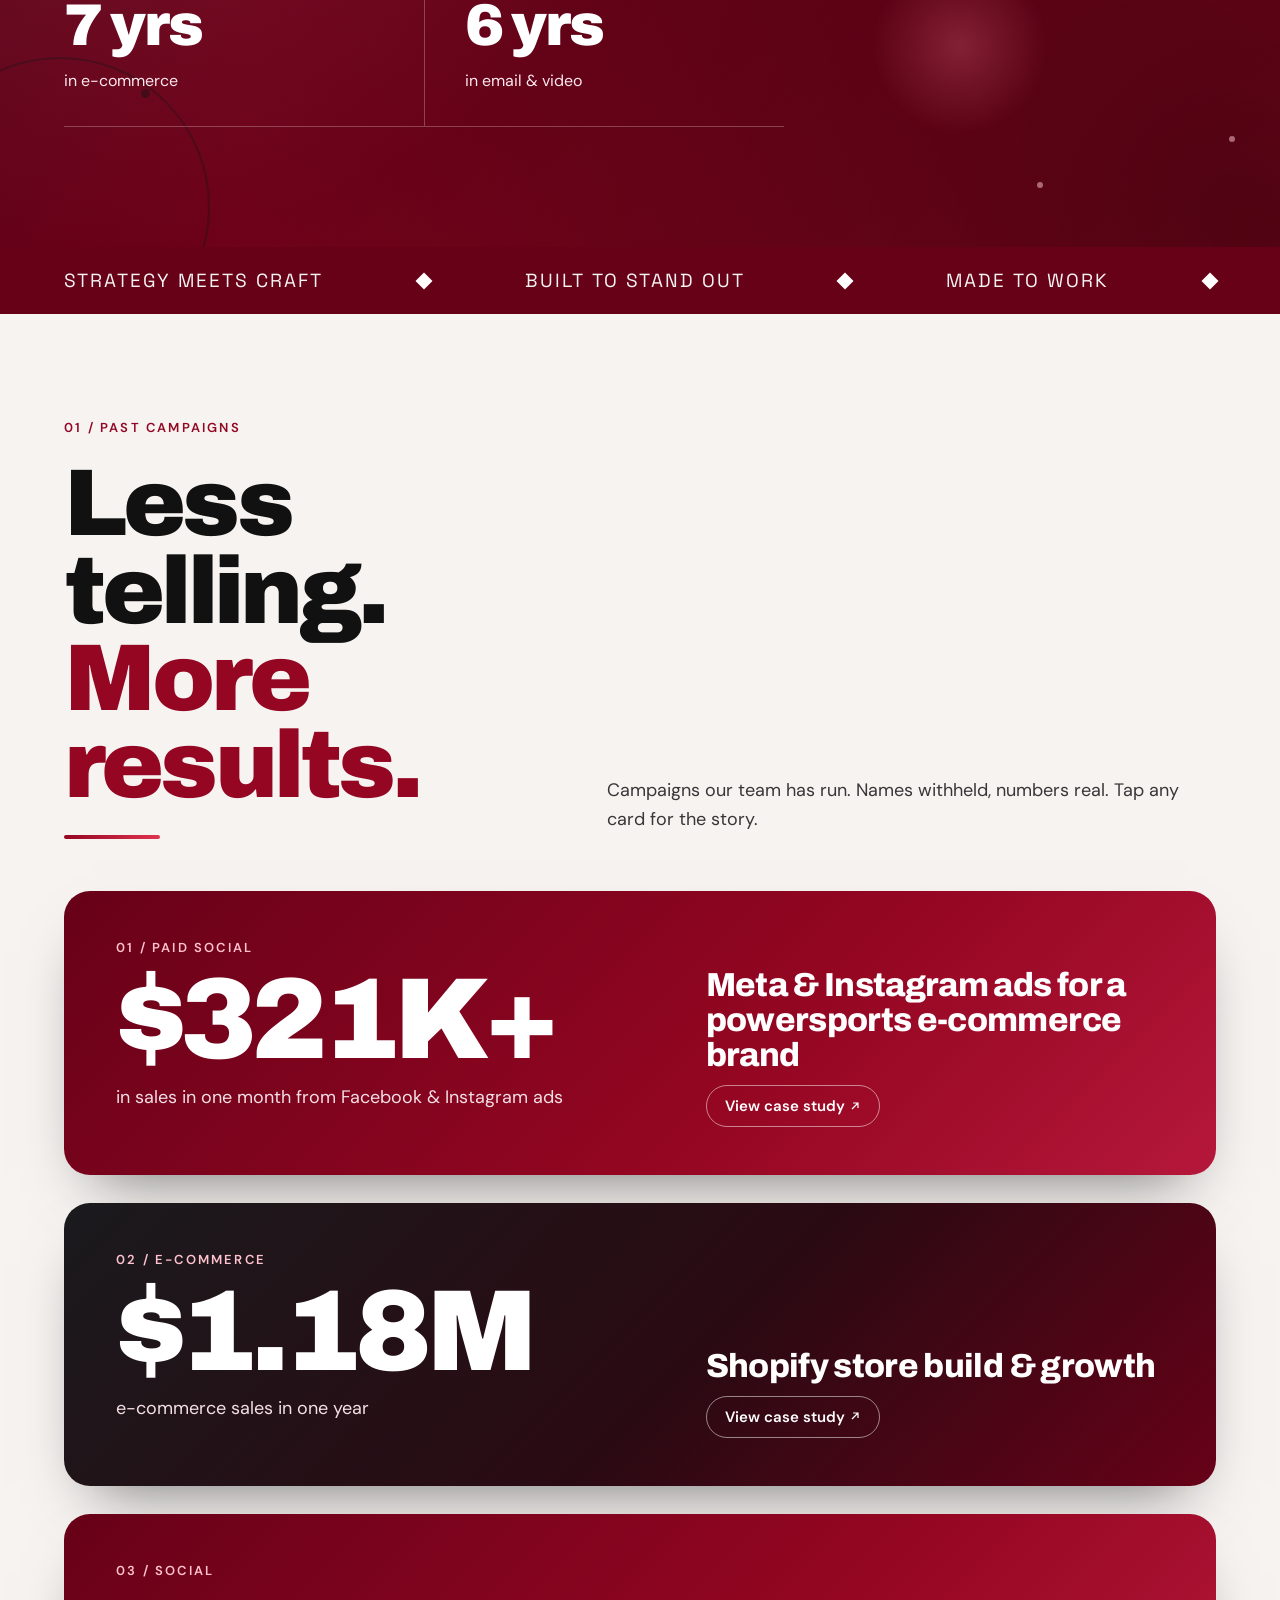
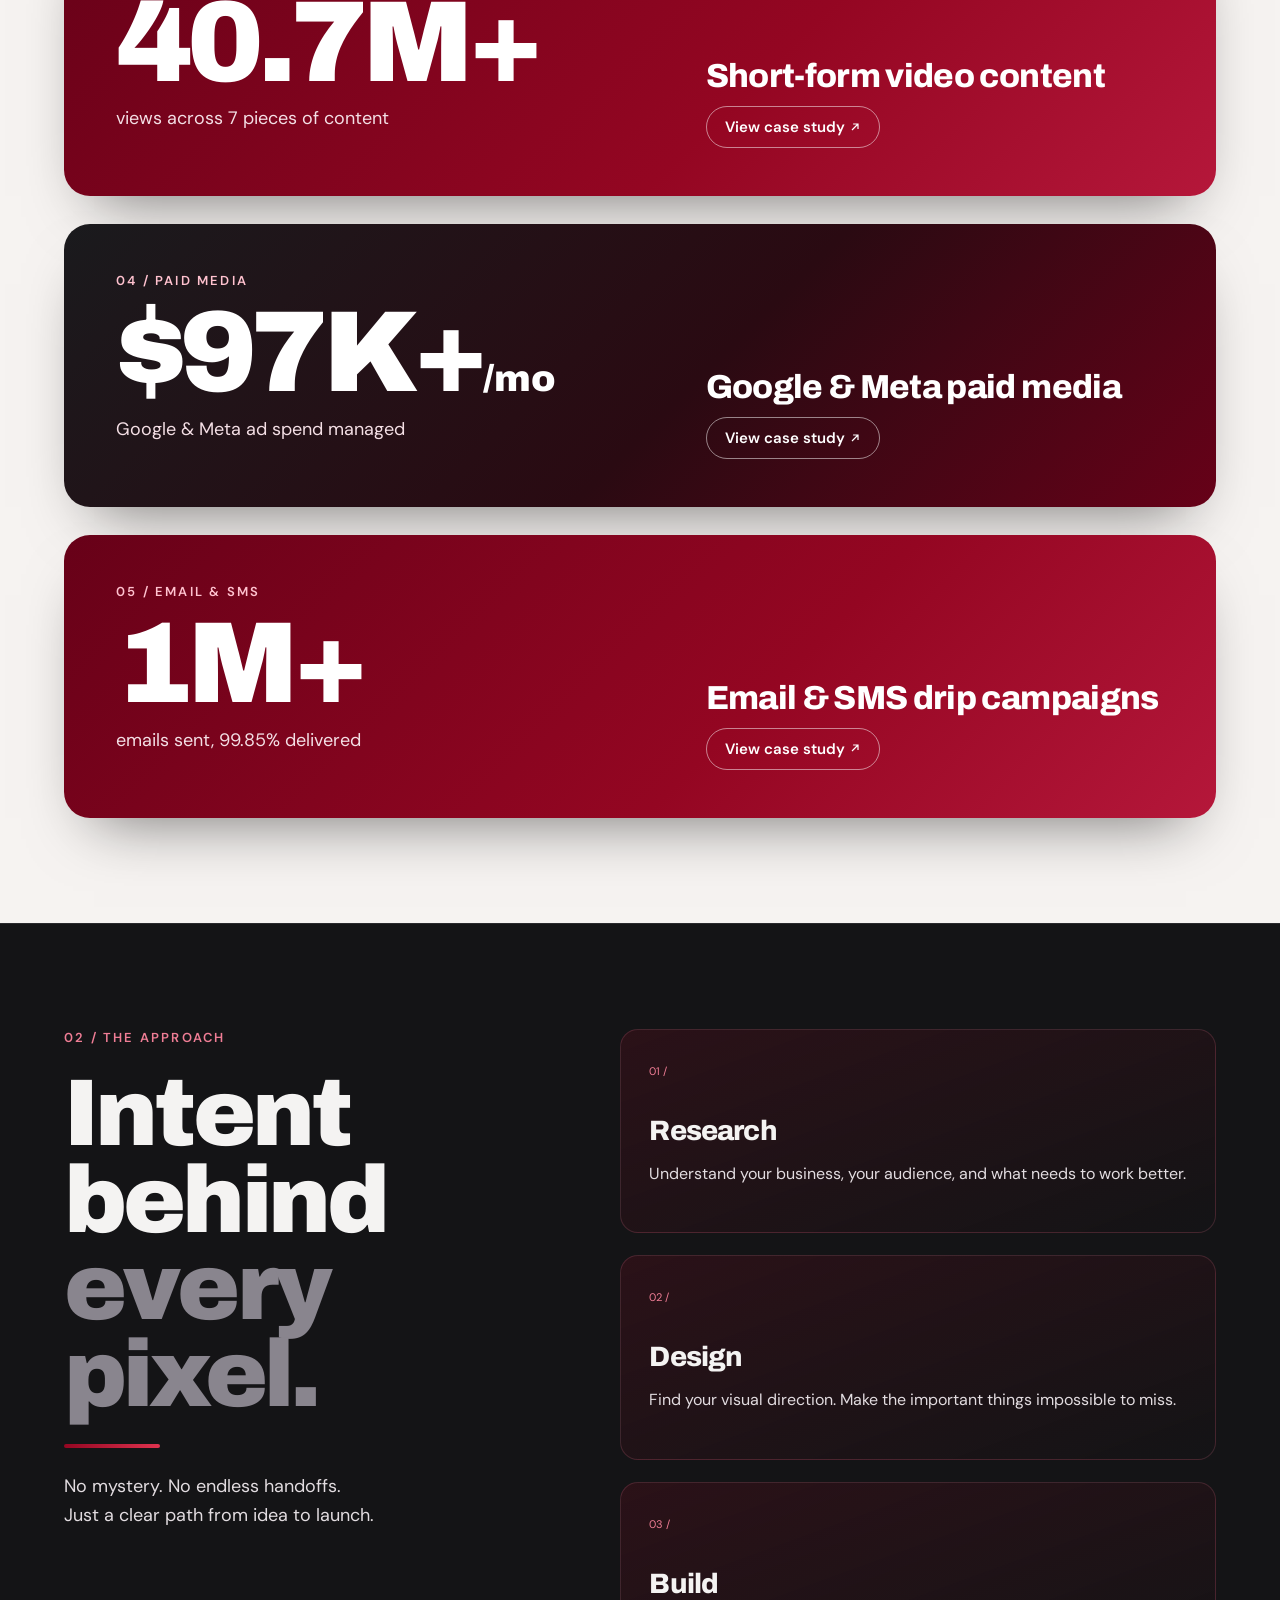
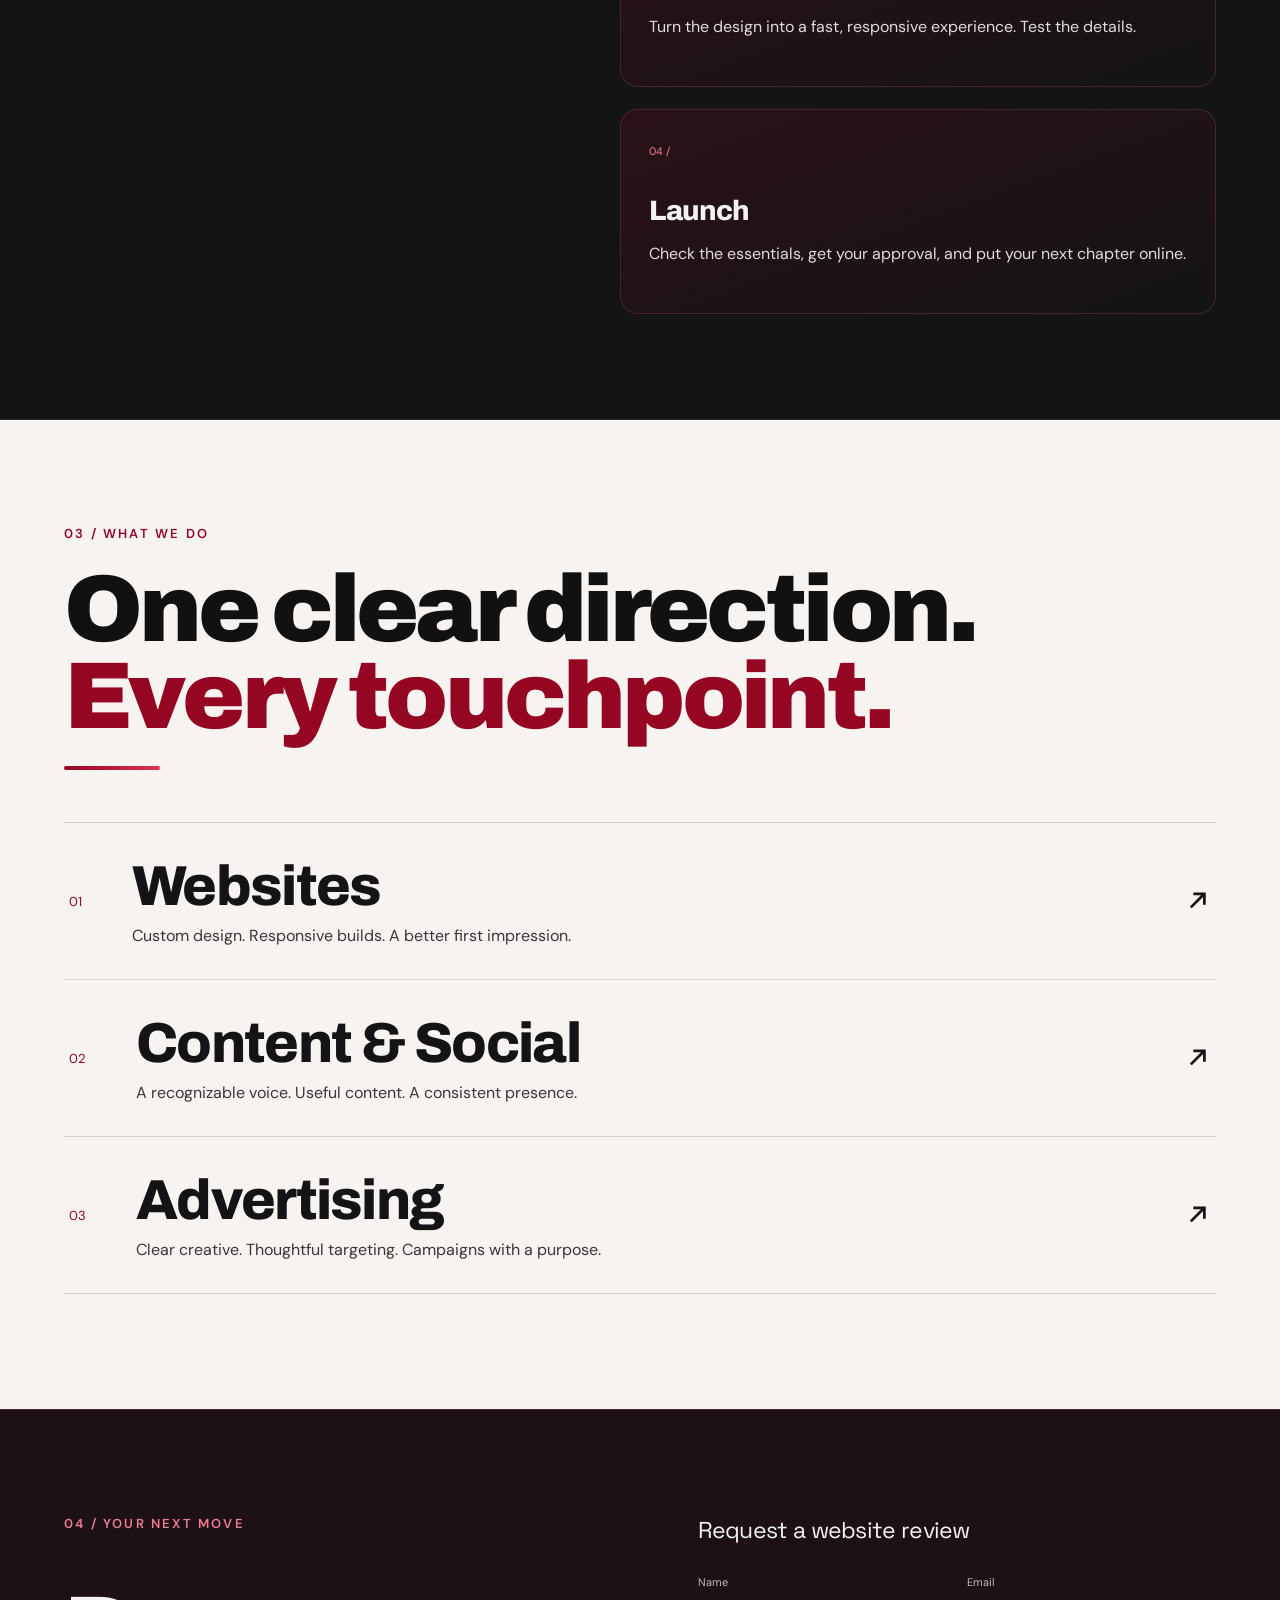
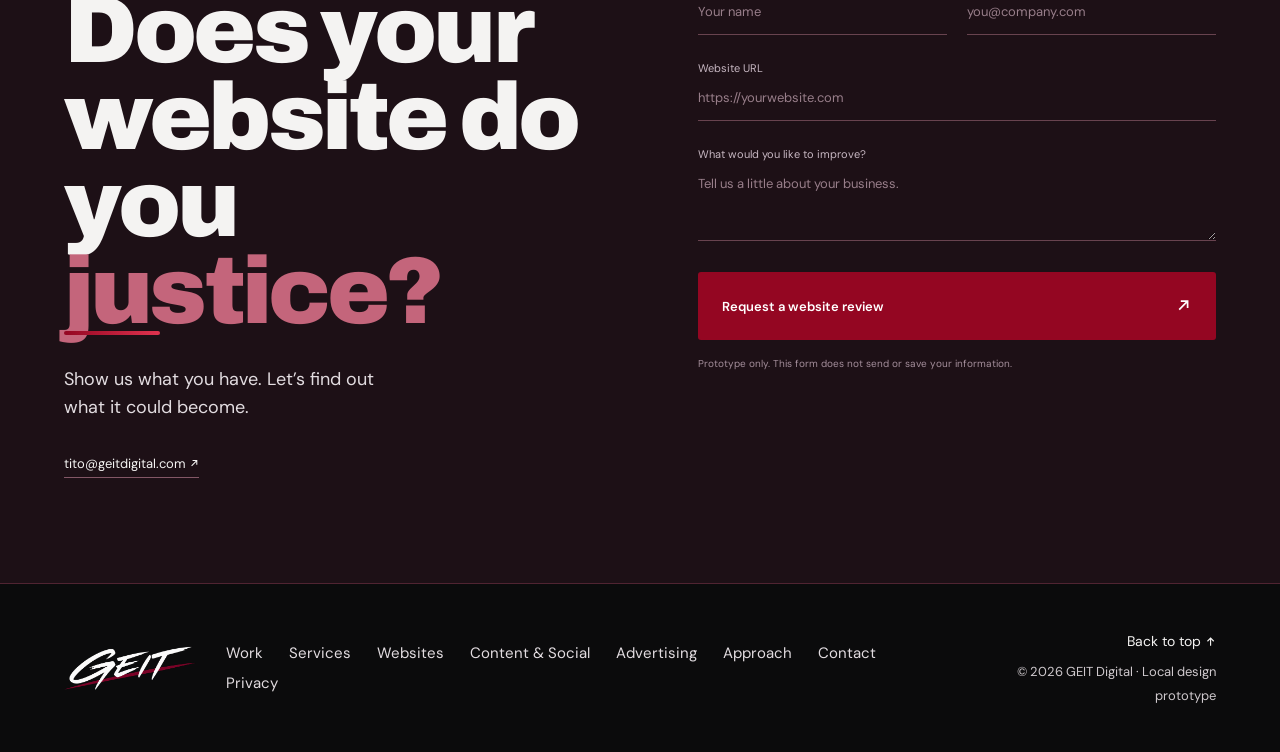
==== commit c2fd1b64: "v7 contact form to tito@geitdigital.com" ====
--- a/index.html
+++ b/index.html
@@ -1,5 +1,5 @@
 <!doctype html>
-<html lang="en"><head><meta charset="utf-8"><meta name="robots" content="noindex, nofollow"><meta name="viewport" content="width=device-width, initial-scale=1"><meta name="theme-color" content="#0b0b0c"><meta name="description" content="GEIT Digital — websites, content, and advertising built to work together. Local design prototype."><title>GEIT Digital — Built to stand out.</title><link rel="icon" href="assets/geit-logo.png"><link rel="preconnect" href="https://fonts.googleapis.com"><link rel="preconnect" href="https://fonts.gstatic.com" crossorigin><link href="https://fonts.googleapis.com/css2?family=Archivo:wght@800;900&family=DM+Sans:wght@400;500;600;700&family=Space+Grotesk:wght@400;500;600;700&display=swap" rel="stylesheet"><link rel="stylesheet" href="styles.css?v=20261107e"><script src="script.js?v=20261107e" defer></script></head>
+<html lang="en"><head><meta charset="utf-8"><meta name="robots" content="noindex, nofollow"><meta name="viewport" content="width=device-width, initial-scale=1"><meta name="theme-color" content="#0b0b0c"><meta name="description" content="GEIT Digital — websites, content, and advertising built to work together. Local design prototype."><title>GEIT Digital — Built to stand out.</title><link rel="icon" href="assets/geit-logo.png"><link rel="preconnect" href="https://fonts.googleapis.com"><link rel="preconnect" href="https://fonts.gstatic.com" crossorigin><link href="https://fonts.googleapis.com/css2?family=Archivo:wght@800;900&family=DM+Sans:wght@400;500;600;700&family=Space+Grotesk:wght@400;500;600;700&display=swap" rel="stylesheet"><link rel="stylesheet" href="styles.css?v=20261107f"><script src="script.js?v=20261107f" defer></script></head>
 <body><a class="skip" href="#main">Skip to content</a><div class="cursor" aria-hidden="true"><span class="cursor-g">G</span></div>
 <header class="header"><a class="brand" href="index.html" aria-label="GEIT Digital home"><img src="assets/geit-logo.png" width="132" height="44" alt="GEIT Marketing"></a><button class="menu-toggle" aria-expanded="false" aria-controls="site-nav" aria-label="Open menu"><span></span><span></span></button><nav id="site-nav" aria-label="Main navigation"><a href="work.html">Work</a><a href="services.html">Services</a><a class="m-only sub" href="websites.html">Websites</a><a class="m-only sub" href="content-social.html">Content &amp; Social</a><a class="m-only sub" href="advertising.html">Advertising</a><a href="approach.html">Approach</a><a class="nav-cta" href="contact.html">Let’s talk <span><svg class="ico" viewBox="0 0 16 16" aria-hidden="true"><path d="M4 12 12 4M5.5 4H12v6.5" fill="none" stroke="currentColor" stroke-width="1.6"/></svg></span></a></nav></header>
 <main id="main"><section class="hero" aria-labelledby="hero-title"><div class="hero-top"><p class="eyebrow"><i></i> GEIT DIGITAL</p><p class="edition">INDEPENDENT THINKING. CONNECTED EXECUTION.</p></div><div class="hero-layout"><div class="hero-copy"><h1 id="hero-title">Look sharper.<br>Get found.<br><span>Win more<br class="desktop-break"> business.</span></h1><p class="hero-sub">Websites, content, and advertising<br>built to work together.</p><a class="button" href="#review">Request a website review <span><svg class="ico" viewBox="0 0 16 16" aria-hidden="true"><path d="M4 12 12 4M5.5 4H12v6.5" fill="none" stroke="currentColor" stroke-width="1.6"/></svg></span></a></div>
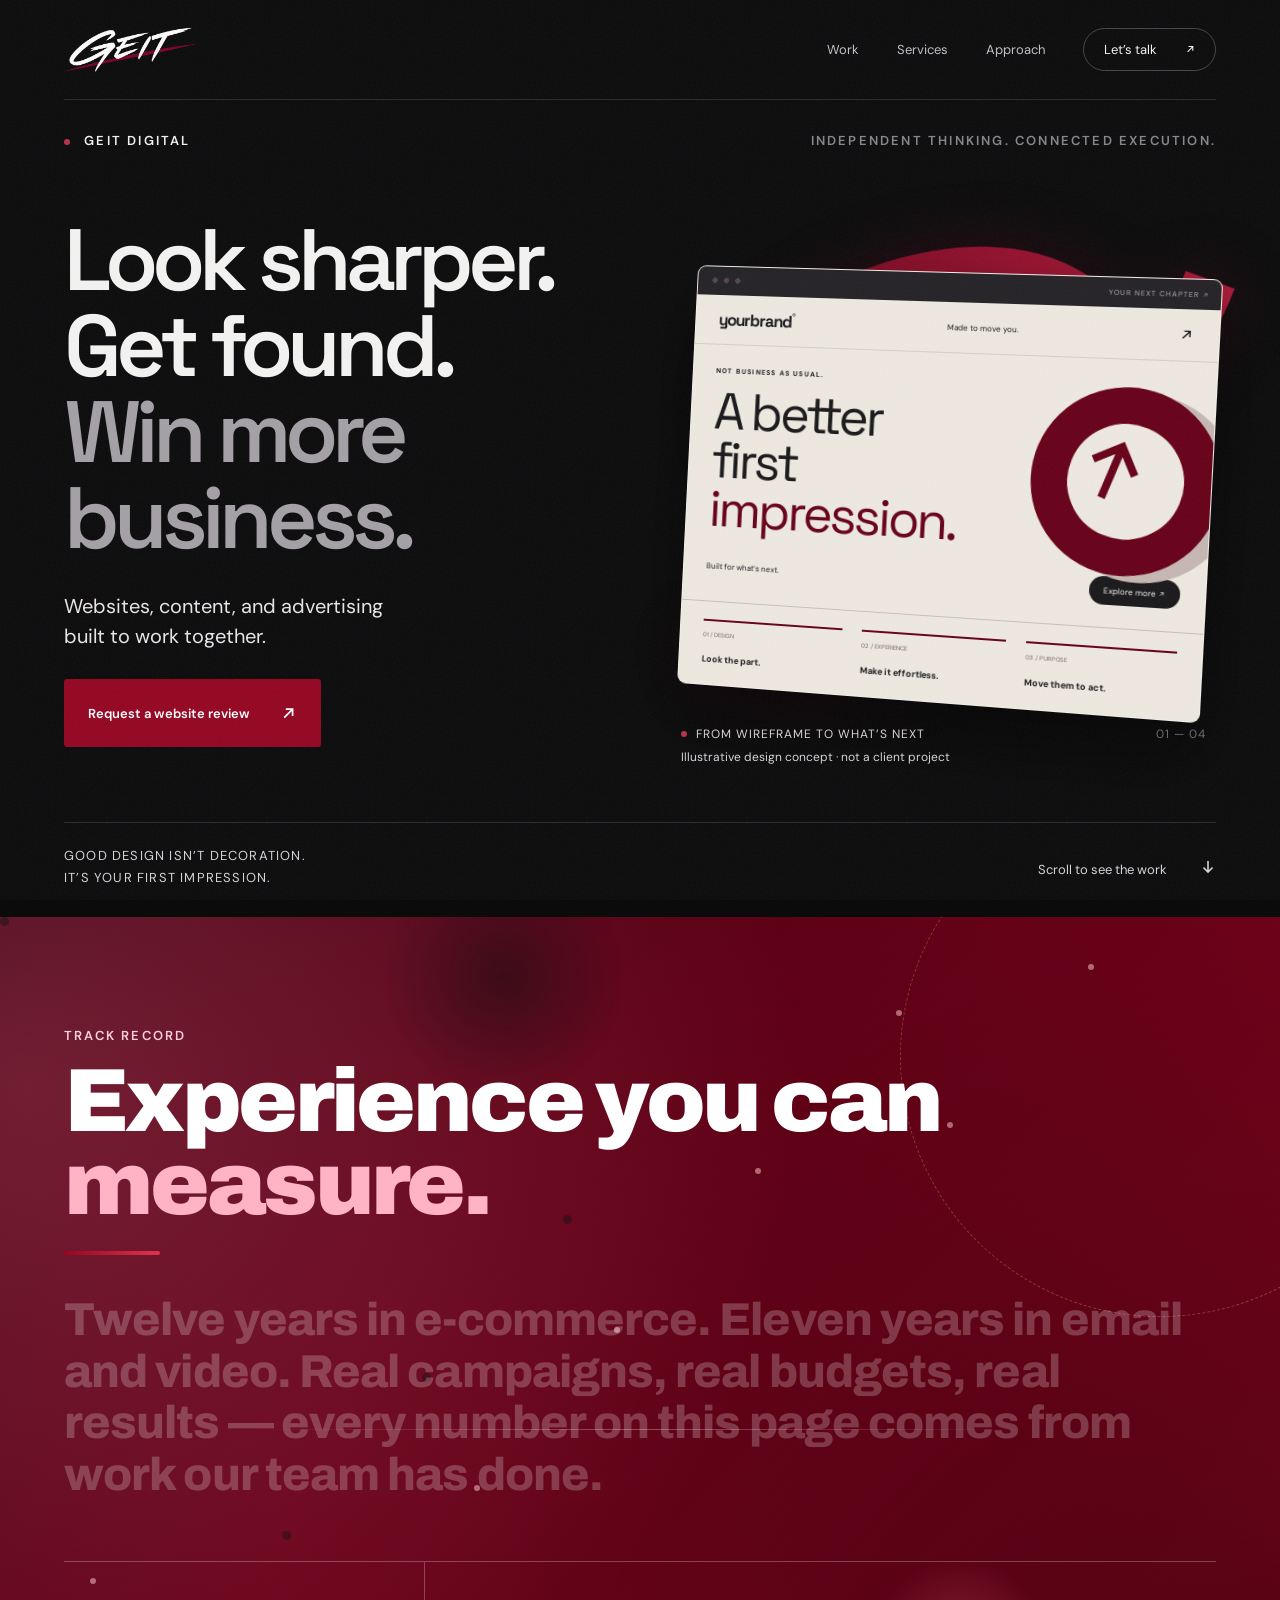
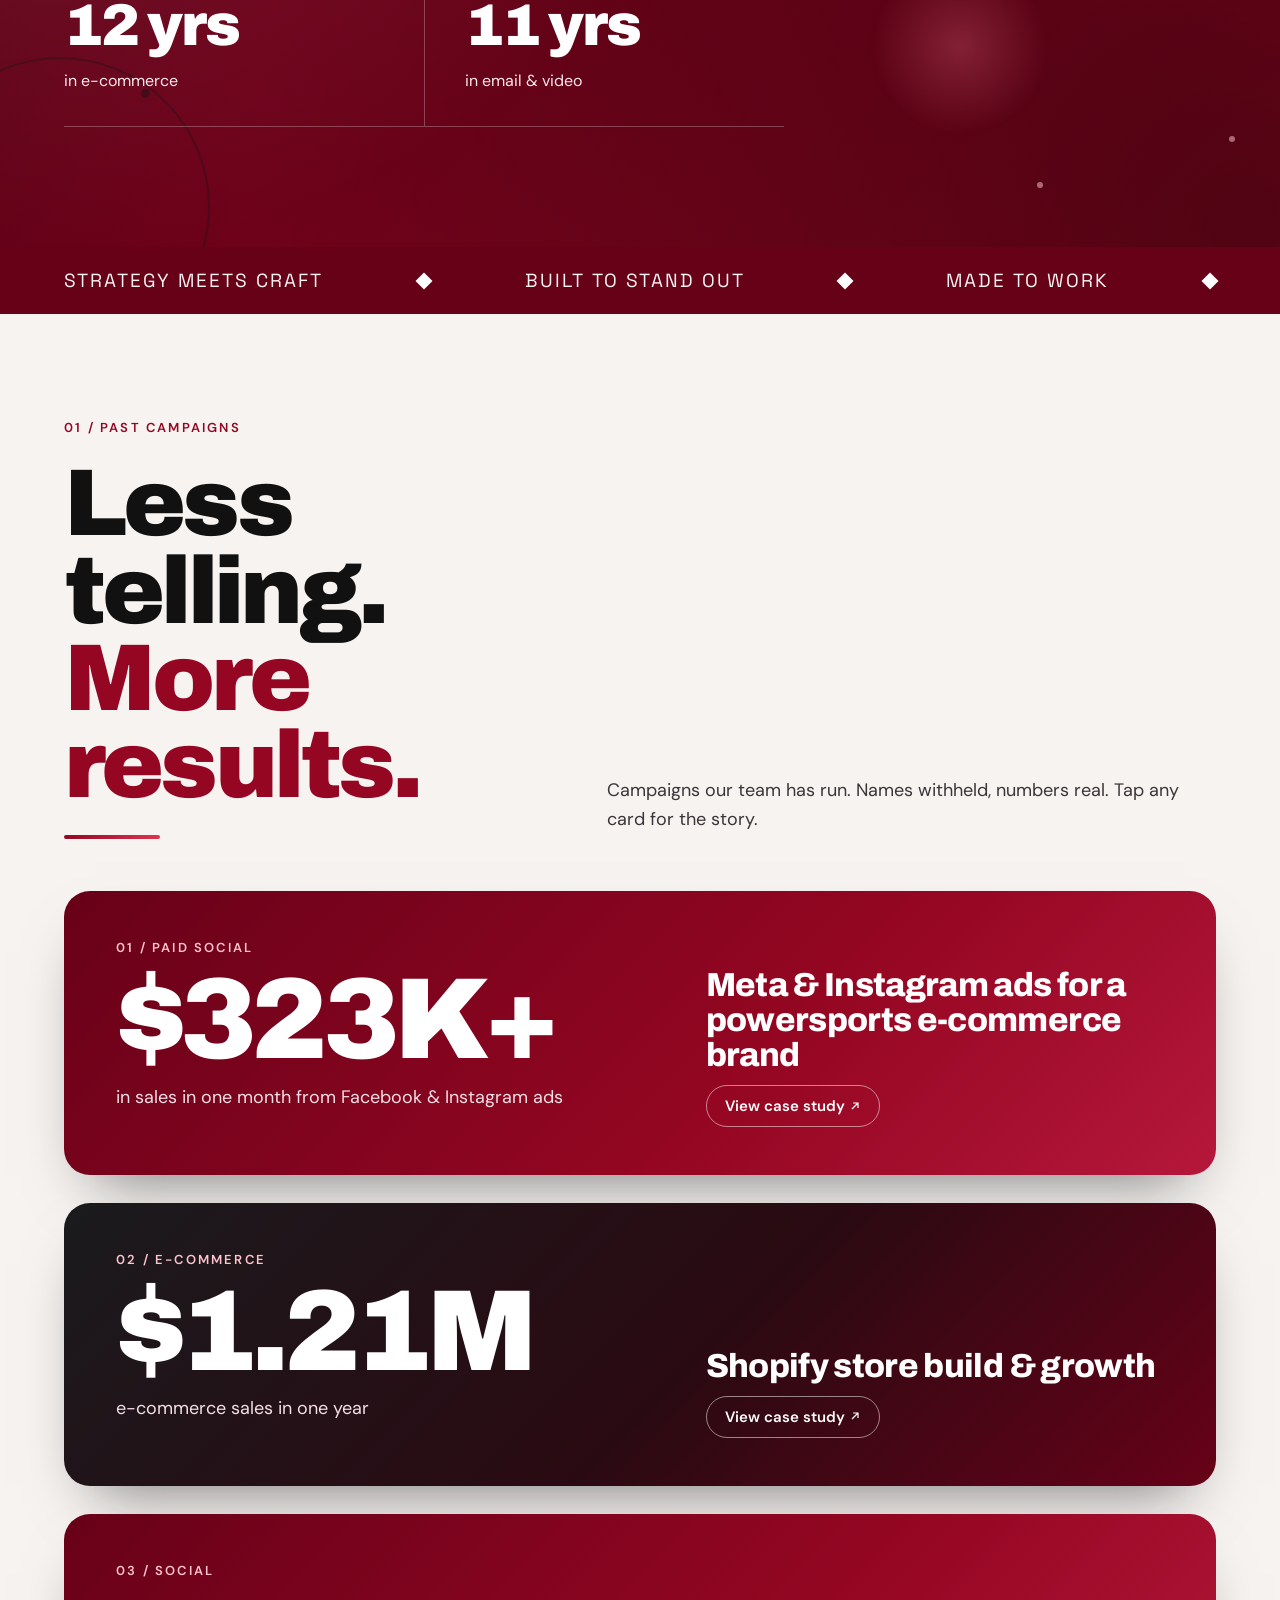
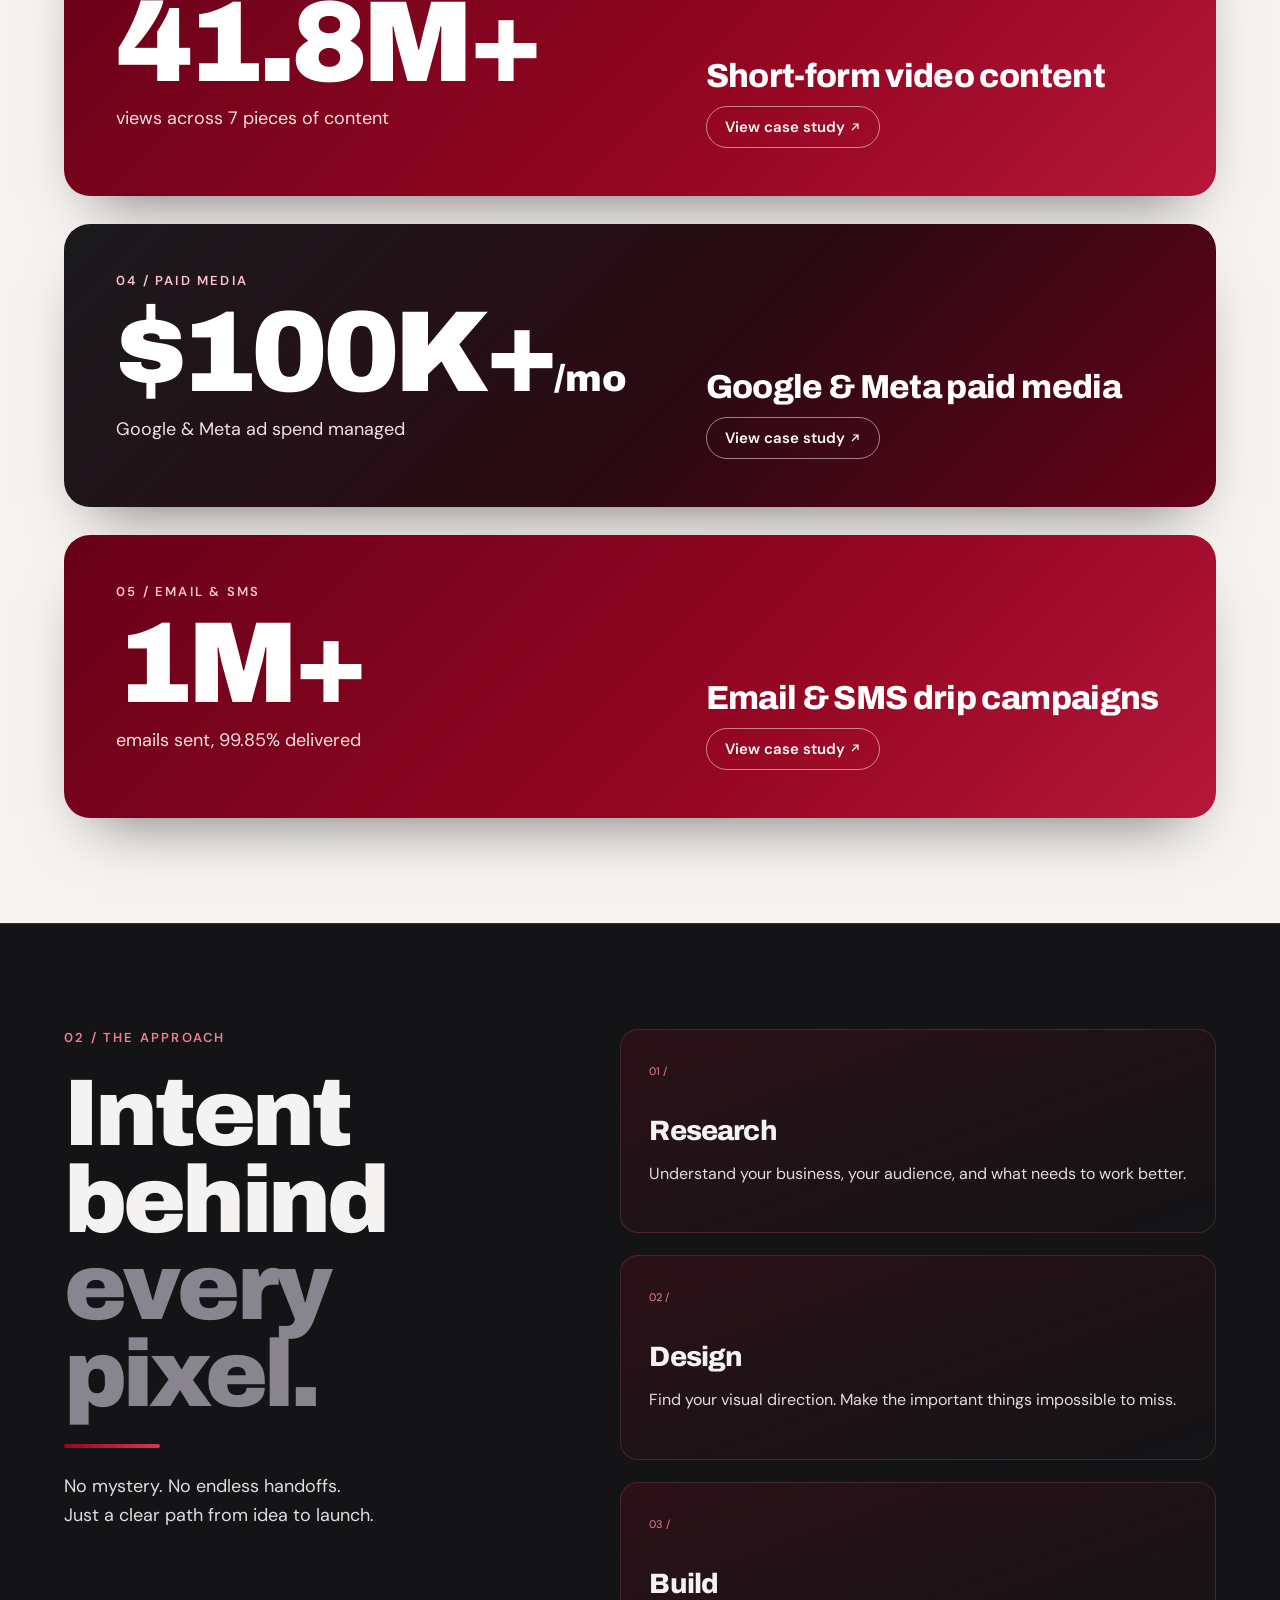
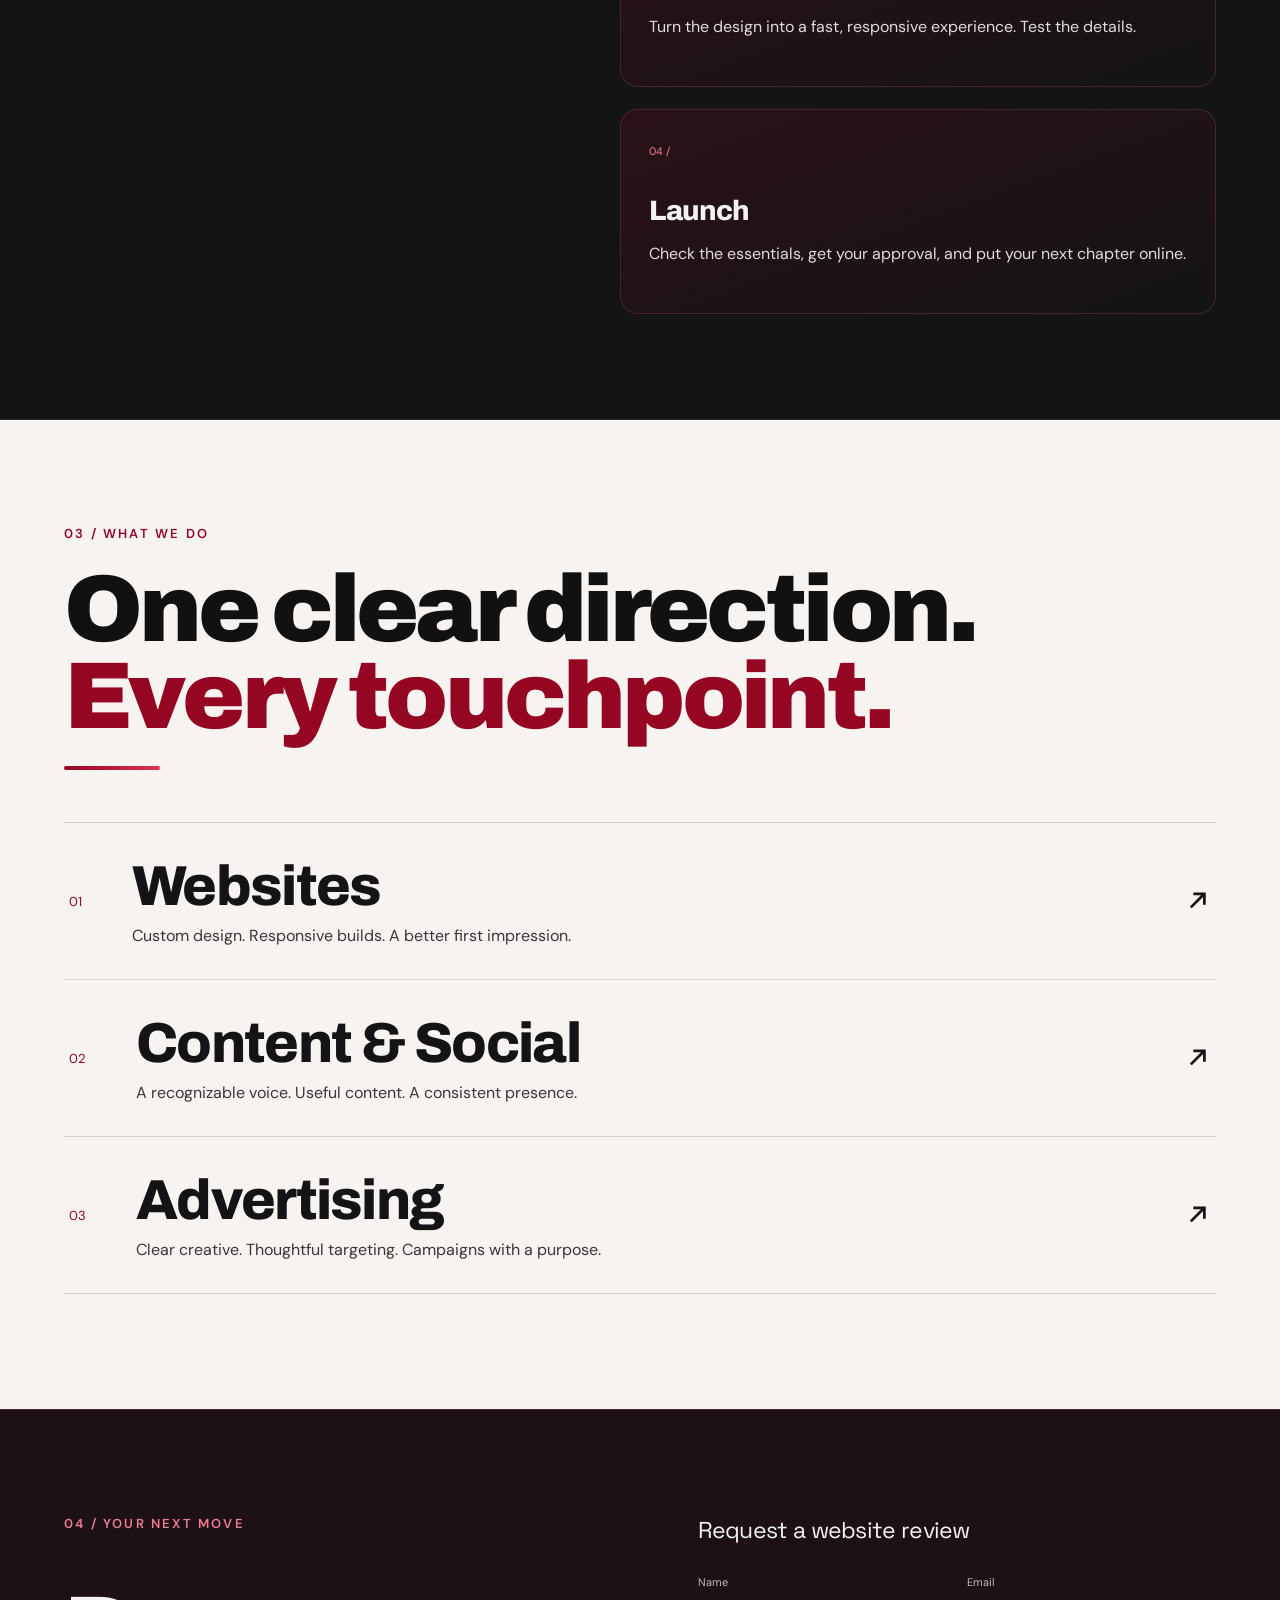
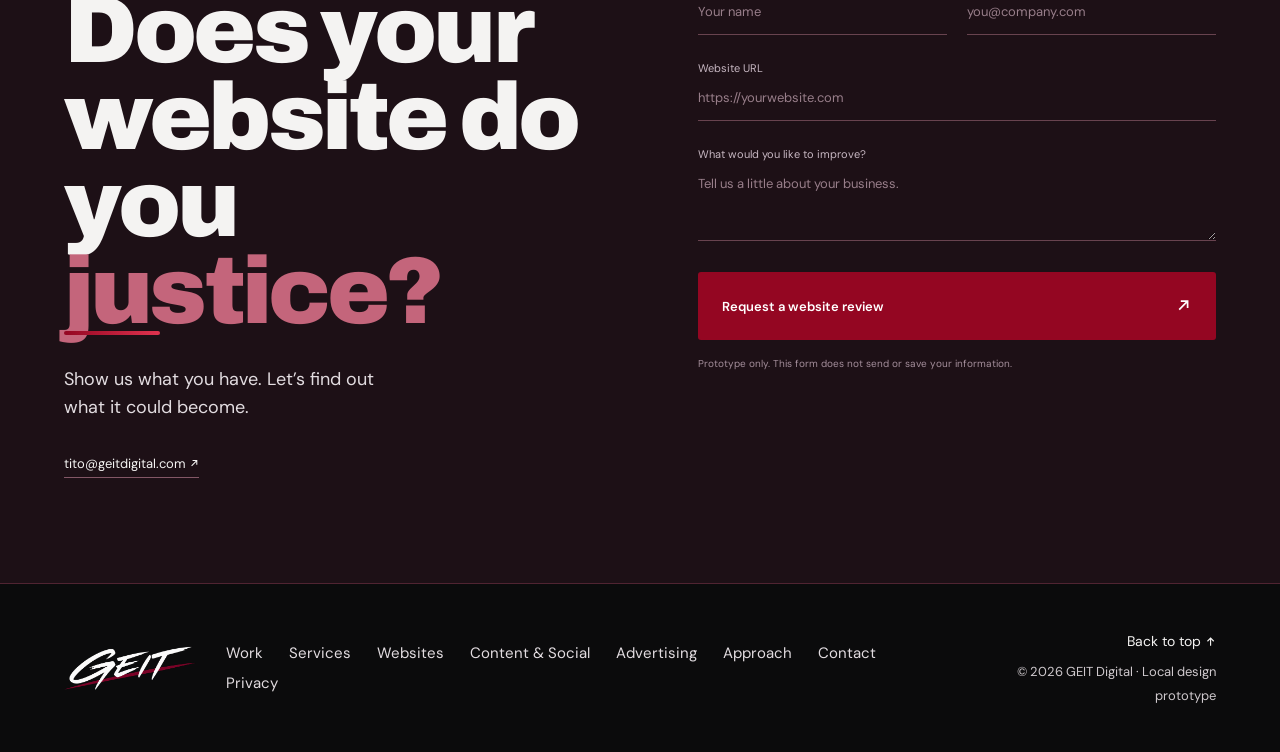
==== commit 03eeb4ab: "Update years of experience" ====
--- a/index.html
+++ b/index.html
@@ -6,7 +6,7 @@
 <div class="hero-art" aria-label="Animation of a wireframe becoming a polished website"><div class="art-grid"></div><svg class="swoosh" viewBox="0 0 600 600" aria-hidden="true"><defs><linearGradient id="maroon"><stop stop-color="#670118"/><stop offset="1" stop-color="#ad1838"/></linearGradient></defs><path d="M 65 396 C 510 550 613 93 297 120 C 96 139 111 351 365 293 C 481 266 540 211 565 171" fill="none" stroke="url(#maroon)" stroke-width="45" pathLength="1"/></svg>
 <div class="site-build"><div class="mini-chrome"><span><i class="dots" aria-hidden="true"></i></span><span>YOUR NEXT CHAPTER <svg class="ico" viewBox="0 0 16 16" aria-hidden="true"><path d="M4 12 12 4M5.5 4H12v6.5" fill="none" stroke="currentColor" stroke-width="1.6"/></svg></span></div><div class="mini-nav"><b>yourbrand<span>®</span></b><small>Made to move you.</small><span><svg class="ico" viewBox="0 0 16 16" aria-hidden="true"><path d="M4 12 12 4M5.5 4H12v6.5" fill="none" stroke="currentColor" stroke-width="1.6"/></svg></span></div><div class="mini-content"><p class="mini-label">NOT BUSINESS AS USUAL.</p><div class="mini-heading">A better<br>first<br><em>impression.</em></div><div class="mini-orbit"><span><svg class="ico" viewBox="0 0 16 16" aria-hidden="true"><path d="M4 12 12 4M5.5 4H12v6.5" fill="none" stroke="currentColor" stroke-width="1.6"/></svg></span></div><div class="mini-bottom"><span>Built for what’s next.</span><span class="mini-pill">Explore more <svg class="ico" viewBox="0 0 16 16" aria-hidden="true"><path d="M4 12 12 4M5.5 4H12v6.5" fill="none" stroke="currentColor" stroke-width="1.6"/></svg></span></div></div><div class="mini-cards"><div><span>01 / DESIGN</span><b>Look the part.</b></div><div><span>02 / EXPERIENCE</span><b>Make it effortless.</b></div><div><span>03 / PURPOSE</span><b>Move them to act.</b></div></div></div>
 <div class="build-caption"><span class="live-dot"></span> FROM WIREFRAME TO WHAT’S NEXT <span>01 — 04</span></div><p class="concept-note">Illustrative design concept · not a client project</p></div></div><div class="hero-bottom"><span>GOOD DESIGN ISN’T DECORATION.<br>IT’S YOUR FIRST IMPRESSION.</span><a href="#work">Scroll to see the work <span><svg class="ico" viewBox="0 0 16 16" aria-hidden="true"><path d="M8 2v11M3.5 8.5 8 13l4.5-4.5" fill="none" stroke="currentColor" stroke-width="1.6"/></svg></span></a></div></section>
-<section class="proof" id="proof" aria-labelledby="proof-title"><div class="proof-glow" aria-hidden="true"></div><div class="proof-inner"><div class="proof-head reveal"><p class="eyebrow">TRACK RECORD</p><h2 id="proof-title">Experience you can <span>measure.</span></h2><i class="rule" aria-hidden="true"></i></div><p class="scrub-text" data-scrub>Seven years in e-commerce. Six years in email and video. Real campaigns, real budgets, real results — every number on this page comes from work our team has done.</p><div class="stats stats-2"><div class="stat reveal"><b data-count="7" data-suf=" yrs">7 yrs</b><p>in e-commerce</p></div><div class="stat reveal"><b data-count="6" data-suf=" yrs">6 yrs</b><p>in email &amp; video</p></div></div></div></section><div class="ticker" aria-hidden="true"><span>STRATEGY MEETS CRAFT</span><b class="tick-mark" aria-hidden="true"></b><span>BUILT TO STAND OUT</span><b class="tick-mark" aria-hidden="true"></b><span>MADE TO WORK</span><b class="tick-mark" aria-hidden="true"></b></div>
+<section class="proof" id="proof" aria-labelledby="proof-title"><div class="proof-glow" aria-hidden="true"></div><div class="proof-inner"><div class="proof-head reveal"><p class="eyebrow">TRACK RECORD</p><h2 id="proof-title">Experience you can <span>measure.</span></h2><i class="rule" aria-hidden="true"></i></div><p class="scrub-text" data-scrub>Twelve years in e-commerce. Eleven years in email and video. Real campaigns, real budgets, real results — every number on this page comes from work our team has done.</p><div class="stats stats-2"><div class="stat reveal"><b data-count="12" data-suf=" yrs">12 yrs</b><p>in e-commerce</p></div><div class="stat reveal"><b data-count="11" data-suf=" yrs">11 yrs</b><p>in email &amp; video</p></div></div></div></section><div class="ticker" aria-hidden="true"><span>STRATEGY MEETS CRAFT</span><b class="tick-mark" aria-hidden="true"></b><span>BUILT TO STAND OUT</span><b class="tick-mark" aria-hidden="true"></b><span>MADE TO WORK</span><b class="tick-mark" aria-hidden="true"></b></div>
 <section id="work" class="section work light"><div class="section-heading reveal"><div><p class="eyebrow">01 / PAST CAMPAIGNS</p><h2>Less telling.<br><span>More results.</span></h2><i class="rule" aria-hidden="true"></i></div><p>Campaigns our team has run. Names withheld, numbers real. Tap any card for the story.</p></div><div class="case-stack"><article class="case-card" style="--i:0"><button class="case-open" data-case="meta" aria-haspopup="dialog" aria-controls="case-meta"><span class="case-num">01 / PAID SOCIAL</span><span class="case-stat"><b data-count="323" data-pre="$" data-suf="K+">$323K+</b></span><span class="case-cap">in sales in one month from Facebook &amp; Instagram ads</span><span class="case-title">Meta &amp; Instagram ads for a powersports e-commerce brand</span><span class="case-more">View case study <i><svg class="ico" viewBox="0 0 16 16" aria-hidden="true"><path d="M4 12 12 4M5.5 4H12v6.5" fill="none" stroke="currentColor" stroke-width="1.6"/></svg></i></span></button></article><article class="case-card" style="--i:1"><button class="case-open" data-case="shopify" aria-haspopup="dialog" aria-controls="case-shopify"><span class="case-num">02 / E-COMMERCE</span><span class="case-stat"><b data-count="1.21" data-dec="2" data-pre="$" data-suf="M">$1.21M</b></span><span class="case-cap">e-commerce sales in one year</span><span class="case-title">Shopify store build &amp; growth</span><span class="case-more">View case study <i><svg class="ico" viewBox="0 0 16 16" aria-hidden="true"><path d="M4 12 12 4M5.5 4H12v6.5" fill="none" stroke="currentColor" stroke-width="1.6"/></svg></i></span></button></article><article class="case-card" style="--i:2"><button class="case-open" data-case="video" aria-haspopup="dialog" aria-controls="case-video"><span class="case-num">03 / SOCIAL</span><span class="case-stat"><b data-count="41.9" data-dec="1" data-suf="M+">41.9M+</b></span><span class="case-cap">views across 7 pieces of content</span><span class="case-title">Short-form video content</span><span class="case-more">View case study <i><svg class="ico" viewBox="0 0 16 16" aria-hidden="true"><path d="M4 12 12 4M5.5 4H12v6.5" fill="none" stroke="currentColor" stroke-width="1.6"/></svg></i></span></button></article><article class="case-card" style="--i:3"><button class="case-open" data-case="paid" aria-haspopup="dialog" aria-controls="case-paid"><span class="case-num">04 / PAID MEDIA</span><span class="case-stat"><b data-count="100" data-pre="$" data-suf="K+<small>/mo</small>">$100K+<small>/mo</small></b></span><span class="case-cap">Google &amp; Meta ad spend managed</span><span class="case-title">Google &amp; Meta paid media</span><span class="case-more">View case study <i><svg class="ico" viewBox="0 0 16 16" aria-hidden="true"><path d="M4 12 12 4M5.5 4H12v6.5" fill="none" stroke="currentColor" stroke-width="1.6"/></svg></i></span></button></article><article class="case-card" style="--i:4"><button class="case-open" data-case="email" aria-haspopup="dialog" aria-controls="case-email"><span class="case-num">05 / EMAIL &amp; SMS</span><span class="case-stat"><b data-count="1" data-suf="M+">1M+</b></span><span class="case-cap">emails sent, 99.85% delivered</span><span class="case-title">Email &amp; SMS drip campaigns</span><span class="case-more">View case study <i><svg class="ico" viewBox="0 0 16 16" aria-hidden="true"><path d="M4 12 12 4M5.5 4H12v6.5" fill="none" stroke="currentColor" stroke-width="1.6"/></svg></i></span></button></article></div></section><section id="approach" class="section approach"><div class="section-heading reveal"><div><p class="eyebrow">02 / THE APPROACH</p><h2>Intent behind<br><span>every pixel.</span></h2><i class="rule" aria-hidden="true"></i></div><p>No mystery. No endless handoffs.<br>Just a clear path from idea to launch.</p></div><div class="steps"><article class="reveal"><span>01 /</span><h3>Research</h3><p>Understand your business, your audience, and what needs to work better.</p></article><article class="reveal"><span>02 /</span><h3>Design</h3><p>Find your visual direction. Make the important things impossible to miss.</p></article><article class="reveal"><span>03 /</span><h3>Build</h3><p>Turn the design into a fast, responsive experience. Test the details.</p></article><article class="reveal"><span>04 /</span><h3>Launch</h3><p>Check the essentials, get your approval, and put your next chapter online.</p></article></div></section>
 <section class="section services light" id="services"><div class="section-heading reveal"><div><p class="eyebrow">03 / WHAT WE DO</p><h2>One clear direction.<br><span>Every touchpoint.</span></h2><i class="rule" aria-hidden="true"></i></div></div><a class="service-row reveal" href="websites.html"><span>01</span><div><h3>Websites</h3><p>Custom design. Responsive builds. A better first impression.</p></div><b><svg class="ico" viewBox="0 0 16 16" aria-hidden="true"><path d="M4 12 12 4M5.5 4H12v6.5" fill="none" stroke="currentColor" stroke-width="1.6"/></svg></b></a><a class="service-row reveal" href="#review"><span>02</span><div><h3>Content & Social</h3><p>A recognizable voice. Useful content. A consistent presence.</p></div><b><svg class="ico" viewBox="0 0 16 16" aria-hidden="true"><path d="M4 12 12 4M5.5 4H12v6.5" fill="none" stroke="currentColor" stroke-width="1.6"/></svg></b></a><a class="service-row reveal" href="advertising.html"><span>03</span><div><h3>Advertising</h3><p>Clear creative. Thoughtful targeting. Campaigns with a purpose.</p></div><b><svg class="ico" viewBox="0 0 16 16" aria-hidden="true"><path d="M4 12 12 4M5.5 4H12v6.5" fill="none" stroke="currentColor" stroke-width="1.6"/></svg></b></a></section>
 <section class="section review" id="review"><div class="review-copy reveal"><p class="eyebrow">04 / YOUR NEXT MOVE</p><h2>Does your<br>website do<br>you <em>justice?</em></h2><i class="rule" aria-hidden="true"></i><p>Show us what you have. Let’s find out<br>what it could become.</p><a href="mailto:tito@geitdigital.com">tito@geitdigital.com <svg class="ico" viewBox="0 0 16 16" aria-hidden="true"><path d="M4 12 12 4M5.5 4H12v6.5" fill="none" stroke="currentColor" stroke-width="1.6"/></svg></a></div><form id="review-form" class="reveal" action="#review" method="get"><p class="form-intro">Request a website review</p><div class="form-grid"><label>Name<input name="name" autocomplete="name" required placeholder="Your name"></label><label>Email<input name="email" type="email" autocomplete="email" required placeholder="you@company.com"></label></div><label>Website URL<input name="website" type="url" placeholder="https://yourwebsite.com" required></label><label>What would you like to improve?<textarea name="message" rows="3" placeholder="Tell us a little about your business."></textarea></label><button class="button" id="review-submit" type="button">Request a website review <span><svg class="ico" viewBox="0 0 16 16" aria-hidden="true"><path d="M4 12 12 4M5.5 4H12v6.5" fill="none" stroke="currentColor" stroke-width="1.6"/></svg></span></button><p class="prototype-note">Prototype only. This form does not send or save your information.</p><p id="form-status" role="status" aria-live="polite"></p></form></section></main><div class="case-overlay" id="case-meta" role="dialog" aria-modal="true" aria-labelledby="case-meta-title" hidden><div class="cs-scroll"><button class="cs-close" aria-label="Close case study"><svg class="ico ico-x" viewBox="0 0 16 16" aria-hidden="true"><path d="M3 3l10 10M13 3 3 13" fill="none" stroke="currentColor" stroke-width="1.8"/></svg></button><header class="cs-hero"><p class="eyebrow">CASE STUDY 01 · PAST CAMPAIGN</p><h2 id="case-meta-title">Meta &amp; Instagram ads for a powersports e-commerce brand</h2><i class="rule" aria-hidden="true"></i></header><section class="cs-block"><h3>The challenge</h3><p>A powersports e-commerce brand needed paid social to turn attention into orders, not just clicks.</p></section><section class="cs-block"><h3>The approach</h3><p>Built and managed Facebook and Instagram ad campaigns: creative, audiences, and ongoing optimization toward sales.</p></section><section class="cs-block cs-result"><h3>The result</h3><div class="cs-metrics"><div class="cs-metric"><b data-count="323" data-pre="$" data-suf="K+">$323K+</b><p>in sales in one month from Facebook &amp; Instagram ads</p></div></div></section><p class="cs-note">Past campaign from our team’s experience. Client name withheld.</p><a class="button cs-cta" href="contact.html">Request a website review <span><svg class="ico" viewBox="0 0 16 16" aria-hidden="true"><path d="M4 12 12 4M5.5 4H12v6.5" fill="none" stroke="currentColor" stroke-width="1.6"/></svg></span></a></div></div><div class="case-overlay" id="case-shopify" role="dialog" aria-modal="true" aria-labelledby="case-shopify-title" hidden><div class="cs-scroll"><button class="cs-close" aria-label="Close case study"><svg class="ico ico-x" viewBox="0 0 16 16" aria-hidden="true"><path d="M3 3l10 10M13 3 3 13" fill="none" stroke="currentColor" stroke-width="1.8"/></svg></button><header class="cs-hero"><p class="eyebrow">CASE STUDY 02 · PAST CAMPAIGN</p><h2 id="case-shopify-title">Shopify store build &amp; growth</h2><i class="rule" aria-hidden="true"></i></header><section class="cs-block"><h3>The challenge</h3><p>An online store needed a storefront and a growth plan that could carry real sales volume.</p></section><section class="cs-block"><h3>The approach</h3><p>Built the Shopify store and supported its growth with the marketing around it.</p></section><section class="cs-block cs-result"><h3>The result</h3><div class="cs-metrics"><div class="cs-metric"><b data-count="1.21" data-dec="2" data-pre="$" data-suf="M">$1.21M</b><p>e-commerce sales in one year</p></div></div></section><p class="cs-note">Past campaign from our team’s experience. Client name withheld.</p><a class="button cs-cta" href="contact.html">Request a website review <span><svg class="ico" viewBox="0 0 16 16" aria-hidden="true"><path d="M4 12 12 4M5.5 4H12v6.5" fill="none" stroke="currentColor" stroke-width="1.6"/></svg></span></a></div></div><div class="case-overlay" id="case-video" role="dialog" aria-modal="true" aria-labelledby="case-video-title" hidden><div class="cs-scroll"><button class="cs-close" aria-label="Close case study"><svg class="ico ico-x" viewBox="0 0 16 16" aria-hidden="true"><path d="M3 3l10 10M13 3 3 13" fill="none" stroke="currentColor" stroke-width="1.8"/></svg></button><header class="cs-hero"><p class="eyebrow">CASE STUDY 03 · PAST CAMPAIGN</p><h2 id="case-video-title">Short-form video content</h2><i class="rule" aria-hidden="true"></i></header><section class="cs-block"><h3>The challenge</h3><p>A brand needed content that people actually stop and watch.</p></section><section class="cs-block"><h3>The approach</h3><p>Planned and produced short-form video built for social feeds.</p></section><section class="cs-block cs-result"><h3>The result</h3><div class="cs-metrics"><div class="cs-metric"><b data-count="41.9" data-dec="1" data-suf="M+">41.9M+</b><p>views across 7 pieces of content</p></div><div class="cs-metric"><b data-count="7">7</b><p>pieces of content</p></div></div></section><p class="cs-note">Past campaign from our team’s experience. Client name withheld.</p><a class="button cs-cta" href="contact.html">Request a website review <span><svg class="ico" viewBox="0 0 16 16" aria-hidden="true"><path d="M4 12 12 4M5.5 4H12v6.5" fill="none" stroke="currentColor" stroke-width="1.6"/></svg></span></a></div></div><div class="case-overlay" id="case-paid" role="dialog" aria-modal="true" aria-labelledby="case-paid-title" hidden><div class="cs-scroll"><button class="cs-close" aria-label="Close case study"><svg class="ico ico-x" viewBox="0 0 16 16" aria-hidden="true"><path d="M3 3l10 10M13 3 3 13" fill="none" stroke="currentColor" stroke-width="1.8"/></svg></button><header class="cs-hero"><p class="eyebrow">CASE STUDY 04 · PAST CAMPAIGN</p><h2 id="case-paid-title">Google &amp; Meta paid media</h2><i class="rule" aria-hidden="true"></i></header><section class="cs-block"><h3>The challenge</h3><p>Large monthly ad budgets need careful management to keep traffic growing and spend accountable.</p></section><section class="cs-block"><h3>The approach</h3><p>Managed paid campaigns across Google and Meta, monitoring and adjusting spend month to month.</p></section><section class="cs-block cs-result"><h3>The result</h3><div class="cs-metrics"><div class="cs-metric"><b data-count="100" data-pre="$" data-suf="K+<small>/mo</small>">$100K+<small>/mo</small></b><p>Google &amp; Meta ad spend managed</p></div><div class="cs-metric"><b data-count="1.6" data-dec="1" data-suf="M">1.6M</b><p>site users in a year from campaigns</p></div></div></section><p class="cs-note">Past campaign from our team’s experience. Client name withheld.</p><a class="button cs-cta" href="contact.html">Request a website review <span><svg class="ico" viewBox="0 0 16 16" aria-hidden="true"><path d="M4 12 12 4M5.5 4H12v6.5" fill="none" stroke="currentColor" stroke-width="1.6"/></svg></span></a></div></div><div class="case-overlay" id="case-email" role="dialog" aria-modal="true" aria-labelledby="case-email-title" hidden><div class="cs-scroll"><button class="cs-close" aria-label="Close case study"><svg class="ico ico-x" viewBox="0 0 16 16" aria-hidden="true"><path d="M3 3l10 10M13 3 3 13" fill="none" stroke="currentColor" stroke-width="1.8"/></svg></button><header class="cs-hero"><p class="eyebrow">CASE STUDY 05 · PAST CAMPAIGN</p><h2 id="case-email-title">Email &amp; SMS drip campaigns</h2><i class="rule" aria-hidden="true"></i></header><section class="cs-block"><h3>The challenge</h3><p>Customers needed timely, relevant follow-up without messages landing in spam.</p></section><section class="cs-block"><h3>The approach</h3><p>Built automated email and SMS drip campaigns and kept sending practices clean for deliverability.</p></section><section class="cs-block cs-result"><h3>The result</h3><div class="cs-metrics"><div class="cs-metric"><b data-count="1" data-suf="M+">1M+</b><p>emails sent</p></div><div class="cs-metric"><b data-count="99.85" data-dec="2" data-suf="%">99.85%</b><p>delivered</p></div></div></section><p class="cs-note">Past campaign from our team’s experience. Client name withheld.</p><a class="button cs-cta" href="contact.html">Request a website review <span><svg class="ico" viewBox="0 0 16 16" aria-hidden="true"><path d="M4 12 12 4M5.5 4H12v6.5" fill="none" stroke="currentColor" stroke-width="1.6"/></svg></span></a></div></div>
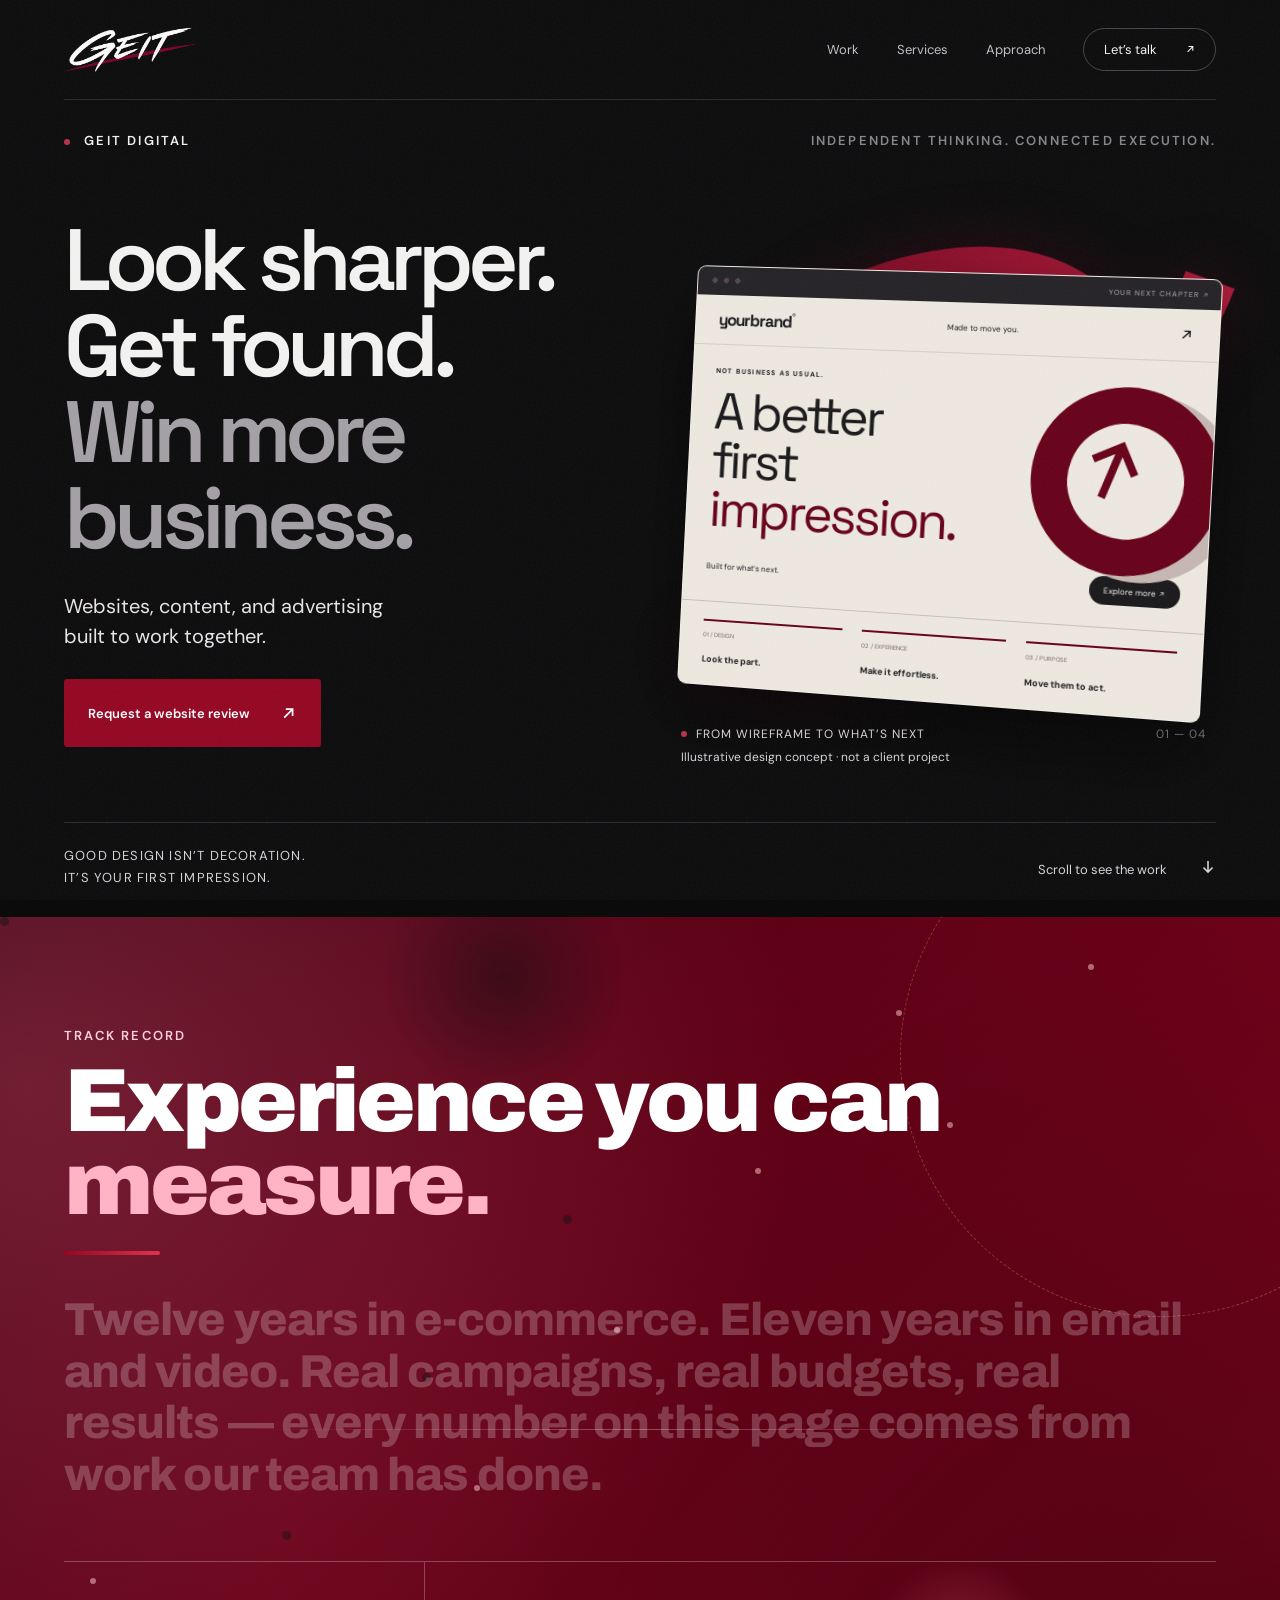
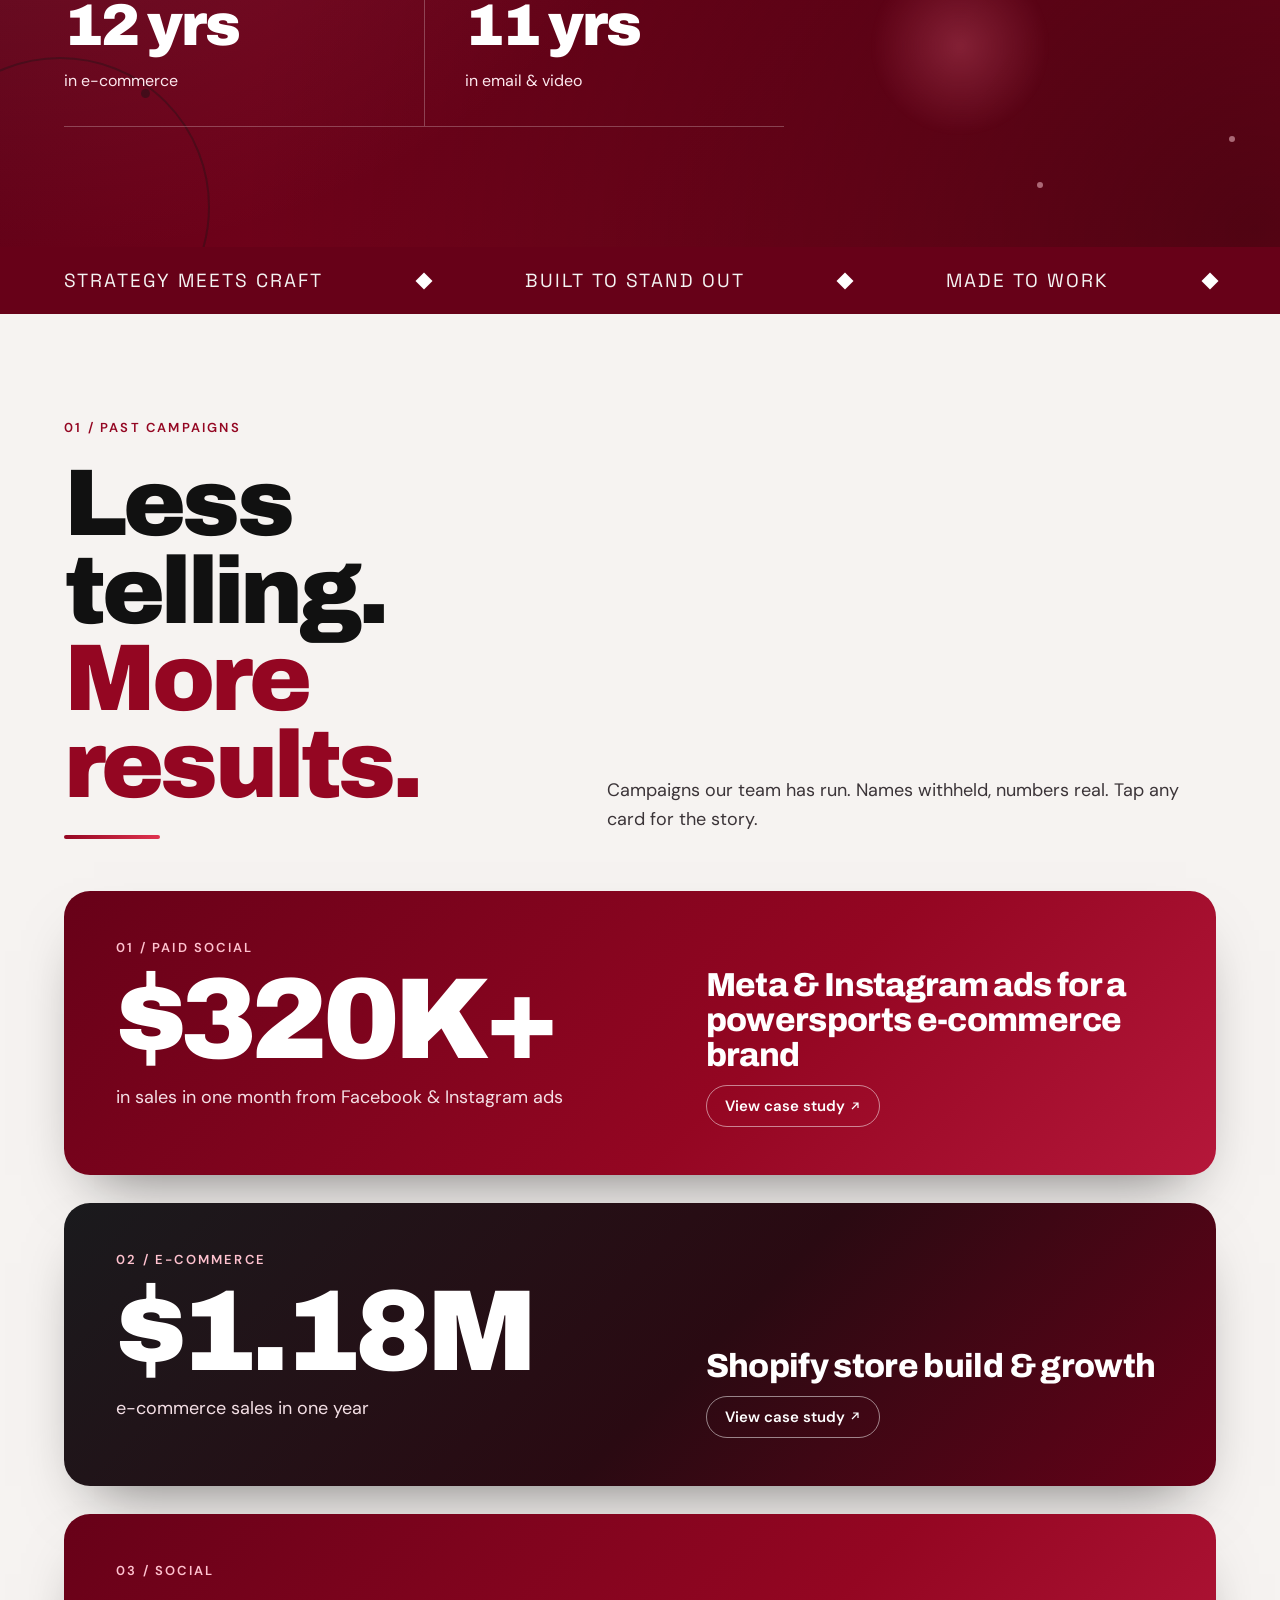
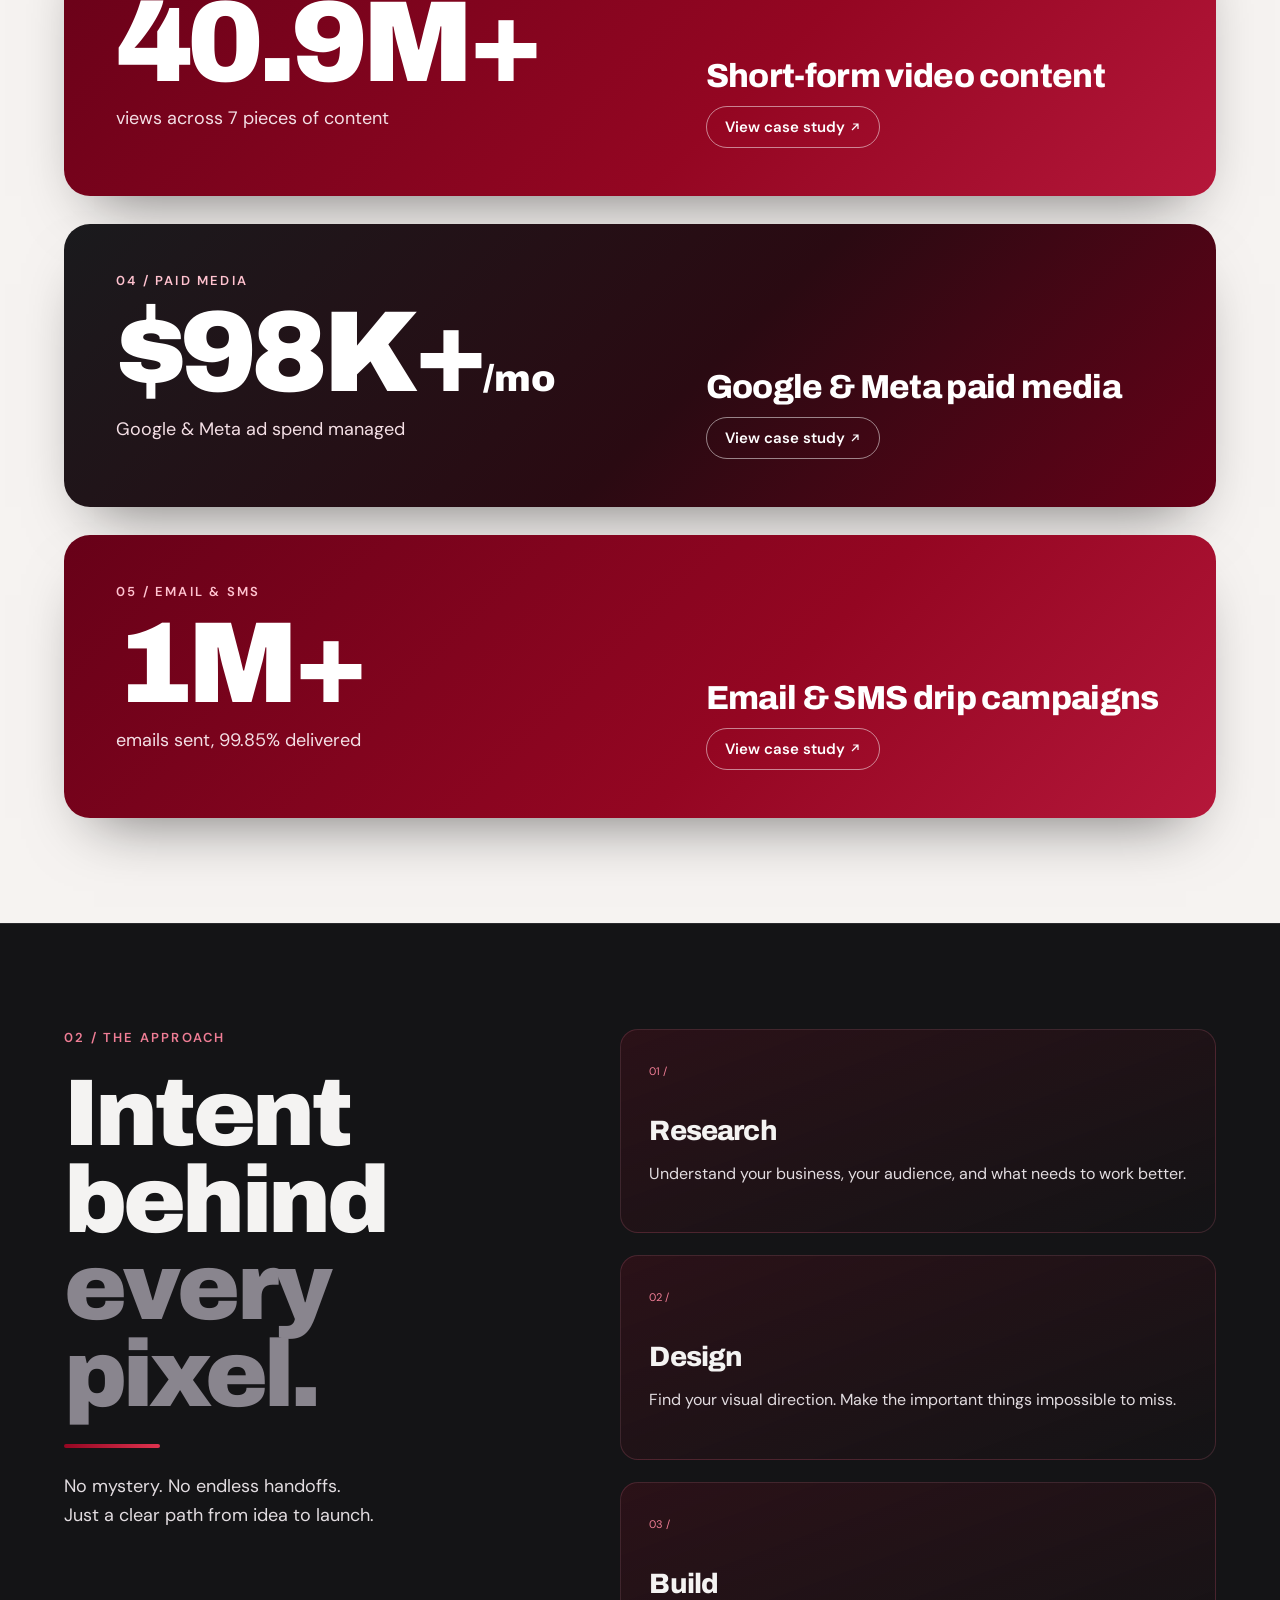
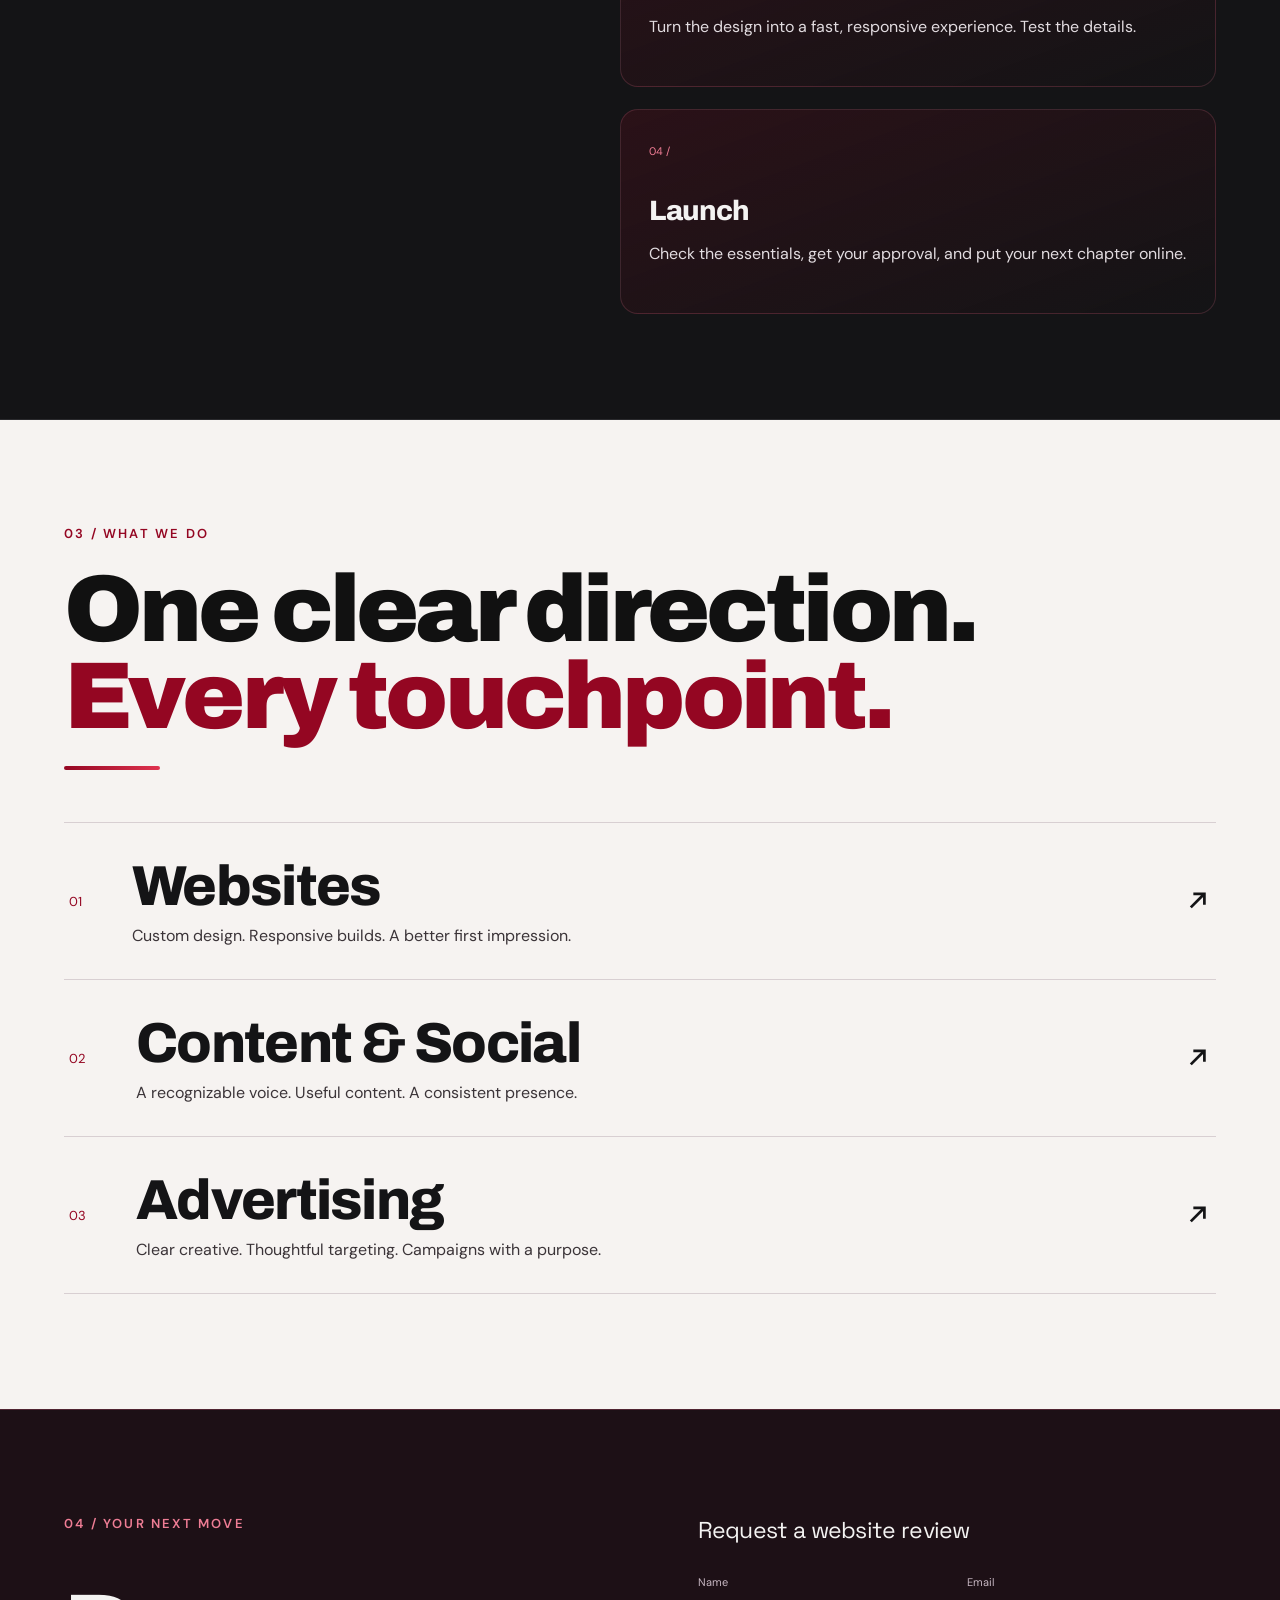
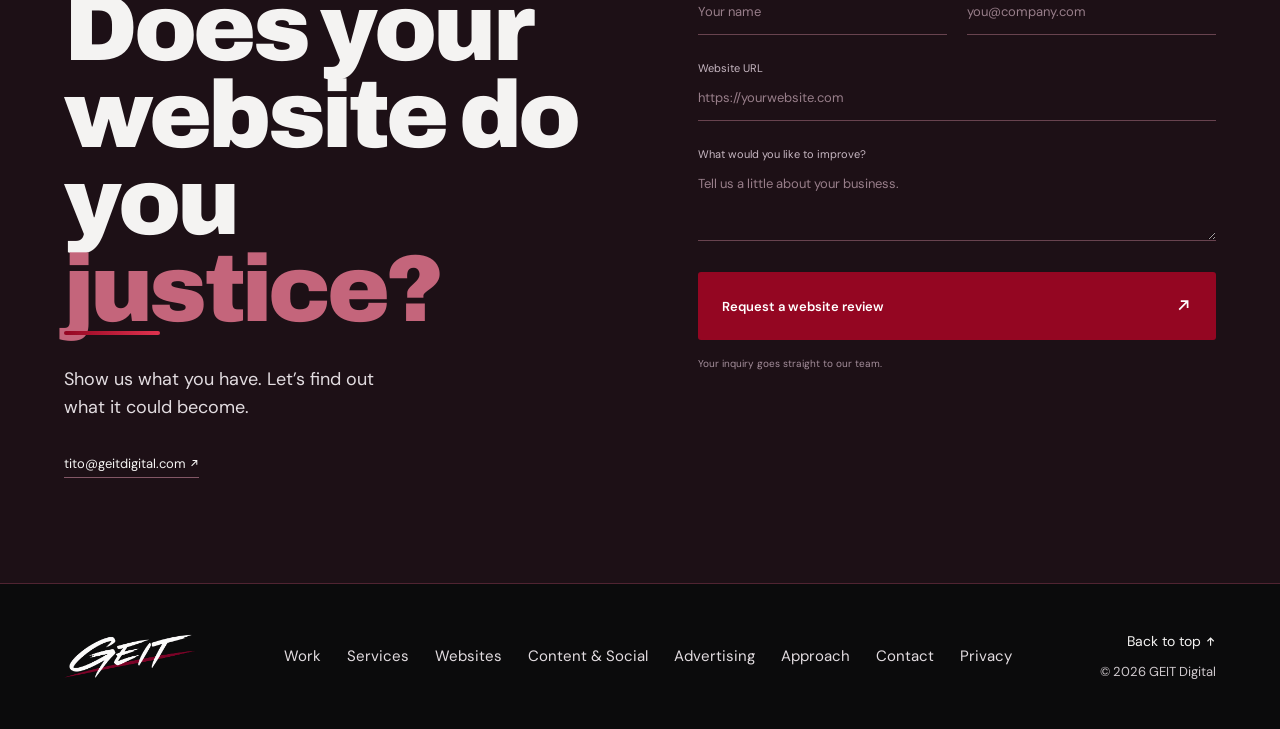
==== commit e882c4d7: "Remove prototype labels, connect homepage form" ====
--- a/index.html
+++ b/index.html
@@ -1,5 +1,5 @@
 <!doctype html>
-<html lang="en"><head><meta charset="utf-8"><meta name="robots" content="noindex, nofollow"><meta name="viewport" content="width=device-width, initial-scale=1"><meta name="theme-color" content="#0b0b0c"><meta name="description" content="GEIT Digital — websites, content, and advertising built to work together. Local design prototype."><title>GEIT Digital — Built to stand out.</title><link rel="icon" href="assets/geit-logo.png"><link rel="preconnect" href="https://fonts.googleapis.com"><link rel="preconnect" href="https://fonts.gstatic.com" crossorigin><link href="https://fonts.googleapis.com/css2?family=Archivo:wght@800;900&family=DM+Sans:wght@400;500;600;700&family=Space+Grotesk:wght@400;500;600;700&display=swap" rel="stylesheet"><link rel="stylesheet" href="styles.css?v=20261107f"><script src="script.js?v=20261107f" defer></script></head>
+<html lang="en"><head><meta charset="utf-8"><meta name="robots" content="noindex, nofollow"><meta name="viewport" content="width=device-width, initial-scale=1"><meta name="theme-color" content="#0b0b0c"><meta name="description" content="GEIT Digital — websites, content, and advertising built to work together."><title>GEIT Digital — Built to stand out.</title><link rel="icon" href="assets/geit-logo.png"><link rel="preconnect" href="https://fonts.googleapis.com"><link rel="preconnect" href="https://fonts.gstatic.com" crossorigin><link href="https://fonts.googleapis.com/css2?family=Archivo:wght@800;900&family=DM+Sans:wght@400;500;600;700&family=Space+Grotesk:wght@400;500;600;700&display=swap" rel="stylesheet"><link rel="stylesheet" href="styles.css?v=20261107f"><script src="script.js?v=20261107f" defer></script></head>
 <body><a class="skip" href="#main">Skip to content</a><div class="cursor" aria-hidden="true"><span class="cursor-g">G</span></div>
 <header class="header"><a class="brand" href="index.html" aria-label="GEIT Digital home"><img src="assets/geit-logo.png" width="132" height="44" alt="GEIT Marketing"></a><button class="menu-toggle" aria-expanded="false" aria-controls="site-nav" aria-label="Open menu"><span></span><span></span></button><nav id="site-nav" aria-label="Main navigation"><a href="work.html">Work</a><a href="services.html">Services</a><a class="m-only sub" href="websites.html">Websites</a><a class="m-only sub" href="content-social.html">Content &amp; Social</a><a class="m-only sub" href="advertising.html">Advertising</a><a href="approach.html">Approach</a><a class="nav-cta" href="contact.html">Let’s talk <span><svg class="ico" viewBox="0 0 16 16" aria-hidden="true"><path d="M4 12 12 4M5.5 4H12v6.5" fill="none" stroke="currentColor" stroke-width="1.6"/></svg></span></a></nav></header>
 <main id="main"><section class="hero" aria-labelledby="hero-title"><div class="hero-top"><p class="eyebrow"><i></i> GEIT DIGITAL</p><p class="edition">INDEPENDENT THINKING. CONNECTED EXECUTION.</p></div><div class="hero-layout"><div class="hero-copy"><h1 id="hero-title">Look sharper.<br>Get found.<br><span>Win more<br class="desktop-break"> business.</span></h1><p class="hero-sub">Websites, content, and advertising<br>built to work together.</p><a class="button" href="#review">Request a website review <span><svg class="ico" viewBox="0 0 16 16" aria-hidden="true"><path d="M4 12 12 4M5.5 4H12v6.5" fill="none" stroke="currentColor" stroke-width="1.6"/></svg></span></a></div>
@@ -9,5 +9,5 @@
 <section class="proof" id="proof" aria-labelledby="proof-title"><div class="proof-glow" aria-hidden="true"></div><div class="proof-inner"><div class="proof-head reveal"><p class="eyebrow">TRACK RECORD</p><h2 id="proof-title">Experience you can <span>measure.</span></h2><i class="rule" aria-hidden="true"></i></div><p class="scrub-text" data-scrub>Twelve years in e-commerce. Eleven years in email and video. Real campaigns, real budgets, real results — every number on this page comes from work our team has done.</p><div class="stats stats-2"><div class="stat reveal"><b data-count="12" data-suf=" yrs">12 yrs</b><p>in e-commerce</p></div><div class="stat reveal"><b data-count="11" data-suf=" yrs">11 yrs</b><p>in email &amp; video</p></div></div></div></section><div class="ticker" aria-hidden="true"><span>STRATEGY MEETS CRAFT</span><b class="tick-mark" aria-hidden="true"></b><span>BUILT TO STAND OUT</span><b class="tick-mark" aria-hidden="true"></b><span>MADE TO WORK</span><b class="tick-mark" aria-hidden="true"></b></div>
 <section id="work" class="section work light"><div class="section-heading reveal"><div><p class="eyebrow">01 / PAST CAMPAIGNS</p><h2>Less telling.<br><span>More results.</span></h2><i class="rule" aria-hidden="true"></i></div><p>Campaigns our team has run. Names withheld, numbers real. Tap any card for the story.</p></div><div class="case-stack"><article class="case-card" style="--i:0"><button class="case-open" data-case="meta" aria-haspopup="dialog" aria-controls="case-meta"><span class="case-num">01 / PAID SOCIAL</span><span class="case-stat"><b data-count="323" data-pre="$" data-suf="K+">$323K+</b></span><span class="case-cap">in sales in one month from Facebook &amp; Instagram ads</span><span class="case-title">Meta &amp; Instagram ads for a powersports e-commerce brand</span><span class="case-more">View case study <i><svg class="ico" viewBox="0 0 16 16" aria-hidden="true"><path d="M4 12 12 4M5.5 4H12v6.5" fill="none" stroke="currentColor" stroke-width="1.6"/></svg></i></span></button></article><article class="case-card" style="--i:1"><button class="case-open" data-case="shopify" aria-haspopup="dialog" aria-controls="case-shopify"><span class="case-num">02 / E-COMMERCE</span><span class="case-stat"><b data-count="1.21" data-dec="2" data-pre="$" data-suf="M">$1.21M</b></span><span class="case-cap">e-commerce sales in one year</span><span class="case-title">Shopify store build &amp; growth</span><span class="case-more">View case study <i><svg class="ico" viewBox="0 0 16 16" aria-hidden="true"><path d="M4 12 12 4M5.5 4H12v6.5" fill="none" stroke="currentColor" stroke-width="1.6"/></svg></i></span></button></article><article class="case-card" style="--i:2"><button class="case-open" data-case="video" aria-haspopup="dialog" aria-controls="case-video"><span class="case-num">03 / SOCIAL</span><span class="case-stat"><b data-count="41.9" data-dec="1" data-suf="M+">41.9M+</b></span><span class="case-cap">views across 7 pieces of content</span><span class="case-title">Short-form video content</span><span class="case-more">View case study <i><svg class="ico" viewBox="0 0 16 16" aria-hidden="true"><path d="M4 12 12 4M5.5 4H12v6.5" fill="none" stroke="currentColor" stroke-width="1.6"/></svg></i></span></button></article><article class="case-card" style="--i:3"><button class="case-open" data-case="paid" aria-haspopup="dialog" aria-controls="case-paid"><span class="case-num">04 / PAID MEDIA</span><span class="case-stat"><b data-count="100" data-pre="$" data-suf="K+<small>/mo</small>">$100K+<small>/mo</small></b></span><span class="case-cap">Google &amp; Meta ad spend managed</span><span class="case-title">Google &amp; Meta paid media</span><span class="case-more">View case study <i><svg class="ico" viewBox="0 0 16 16" aria-hidden="true"><path d="M4 12 12 4M5.5 4H12v6.5" fill="none" stroke="currentColor" stroke-width="1.6"/></svg></i></span></button></article><article class="case-card" style="--i:4"><button class="case-open" data-case="email" aria-haspopup="dialog" aria-controls="case-email"><span class="case-num">05 / EMAIL &amp; SMS</span><span class="case-stat"><b data-count="1" data-suf="M+">1M+</b></span><span class="case-cap">emails sent, 99.85% delivered</span><span class="case-title">Email &amp; SMS drip campaigns</span><span class="case-more">View case study <i><svg class="ico" viewBox="0 0 16 16" aria-hidden="true"><path d="M4 12 12 4M5.5 4H12v6.5" fill="none" stroke="currentColor" stroke-width="1.6"/></svg></i></span></button></article></div></section><section id="approach" class="section approach"><div class="section-heading reveal"><div><p class="eyebrow">02 / THE APPROACH</p><h2>Intent behind<br><span>every pixel.</span></h2><i class="rule" aria-hidden="true"></i></div><p>No mystery. No endless handoffs.<br>Just a clear path from idea to launch.</p></div><div class="steps"><article class="reveal"><span>01 /</span><h3>Research</h3><p>Understand your business, your audience, and what needs to work better.</p></article><article class="reveal"><span>02 /</span><h3>Design</h3><p>Find your visual direction. Make the important things impossible to miss.</p></article><article class="reveal"><span>03 /</span><h3>Build</h3><p>Turn the design into a fast, responsive experience. Test the details.</p></article><article class="reveal"><span>04 /</span><h3>Launch</h3><p>Check the essentials, get your approval, and put your next chapter online.</p></article></div></section>
 <section class="section services light" id="services"><div class="section-heading reveal"><div><p class="eyebrow">03 / WHAT WE DO</p><h2>One clear direction.<br><span>Every touchpoint.</span></h2><i class="rule" aria-hidden="true"></i></div></div><a class="service-row reveal" href="websites.html"><span>01</span><div><h3>Websites</h3><p>Custom design. Responsive builds. A better first impression.</p></div><b><svg class="ico" viewBox="0 0 16 16" aria-hidden="true"><path d="M4 12 12 4M5.5 4H12v6.5" fill="none" stroke="currentColor" stroke-width="1.6"/></svg></b></a><a class="service-row reveal" href="#review"><span>02</span><div><h3>Content & Social</h3><p>A recognizable voice. Useful content. A consistent presence.</p></div><b><svg class="ico" viewBox="0 0 16 16" aria-hidden="true"><path d="M4 12 12 4M5.5 4H12v6.5" fill="none" stroke="currentColor" stroke-width="1.6"/></svg></b></a><a class="service-row reveal" href="advertising.html"><span>03</span><div><h3>Advertising</h3><p>Clear creative. Thoughtful targeting. Campaigns with a purpose.</p></div><b><svg class="ico" viewBox="0 0 16 16" aria-hidden="true"><path d="M4 12 12 4M5.5 4H12v6.5" fill="none" stroke="currentColor" stroke-width="1.6"/></svg></b></a></section>
-<section class="section review" id="review"><div class="review-copy reveal"><p class="eyebrow">04 / YOUR NEXT MOVE</p><h2>Does your<br>website do<br>you <em>justice?</em></h2><i class="rule" aria-hidden="true"></i><p>Show us what you have. Let’s find out<br>what it could become.</p><a href="mailto:tito@geitdigital.com">tito@geitdigital.com <svg class="ico" viewBox="0 0 16 16" aria-hidden="true"><path d="M4 12 12 4M5.5 4H12v6.5" fill="none" stroke="currentColor" stroke-width="1.6"/></svg></a></div><form id="review-form" class="reveal" action="#review" method="get"><p class="form-intro">Request a website review</p><div class="form-grid"><label>Name<input name="name" autocomplete="name" required placeholder="Your name"></label><label>Email<input name="email" type="email" autocomplete="email" required placeholder="you@company.com"></label></div><label>Website URL<input name="website" type="url" placeholder="https://yourwebsite.com" required></label><label>What would you like to improve?<textarea name="message" rows="3" placeholder="Tell us a little about your business."></textarea></label><button class="button" id="review-submit" type="button">Request a website review <span><svg class="ico" viewBox="0 0 16 16" aria-hidden="true"><path d="M4 12 12 4M5.5 4H12v6.5" fill="none" stroke="currentColor" stroke-width="1.6"/></svg></span></button><p class="prototype-note">Prototype only. This form does not send or save your information.</p><p id="form-status" role="status" aria-live="polite"></p></form></section></main><div class="case-overlay" id="case-meta" role="dialog" aria-modal="true" aria-labelledby="case-meta-title" hidden><div class="cs-scroll"><button class="cs-close" aria-label="Close case study"><svg class="ico ico-x" viewBox="0 0 16 16" aria-hidden="true"><path d="M3 3l10 10M13 3 3 13" fill="none" stroke="currentColor" stroke-width="1.8"/></svg></button><header class="cs-hero"><p class="eyebrow">CASE STUDY 01 · PAST CAMPAIGN</p><h2 id="case-meta-title">Meta &amp; Instagram ads for a powersports e-commerce brand</h2><i class="rule" aria-hidden="true"></i></header><section class="cs-block"><h3>The challenge</h3><p>A powersports e-commerce brand needed paid social to turn attention into orders, not just clicks.</p></section><section class="cs-block"><h3>The approach</h3><p>Built and managed Facebook and Instagram ad campaigns: creative, audiences, and ongoing optimization toward sales.</p></section><section class="cs-block cs-result"><h3>The result</h3><div class="cs-metrics"><div class="cs-metric"><b data-count="323" data-pre="$" data-suf="K+">$323K+</b><p>in sales in one month from Facebook &amp; Instagram ads</p></div></div></section><p class="cs-note">Past campaign from our team’s experience. Client name withheld.</p><a class="button cs-cta" href="contact.html">Request a website review <span><svg class="ico" viewBox="0 0 16 16" aria-hidden="true"><path d="M4 12 12 4M5.5 4H12v6.5" fill="none" stroke="currentColor" stroke-width="1.6"/></svg></span></a></div></div><div class="case-overlay" id="case-shopify" role="dialog" aria-modal="true" aria-labelledby="case-shopify-title" hidden><div class="cs-scroll"><button class="cs-close" aria-label="Close case study"><svg class="ico ico-x" viewBox="0 0 16 16" aria-hidden="true"><path d="M3 3l10 10M13 3 3 13" fill="none" stroke="currentColor" stroke-width="1.8"/></svg></button><header class="cs-hero"><p class="eyebrow">CASE STUDY 02 · PAST CAMPAIGN</p><h2 id="case-shopify-title">Shopify store build &amp; growth</h2><i class="rule" aria-hidden="true"></i></header><section class="cs-block"><h3>The challenge</h3><p>An online store needed a storefront and a growth plan that could carry real sales volume.</p></section><section class="cs-block"><h3>The approach</h3><p>Built the Shopify store and supported its growth with the marketing around it.</p></section><section class="cs-block cs-result"><h3>The result</h3><div class="cs-metrics"><div class="cs-metric"><b data-count="1.21" data-dec="2" data-pre="$" data-suf="M">$1.21M</b><p>e-commerce sales in one year</p></div></div></section><p class="cs-note">Past campaign from our team’s experience. Client name withheld.</p><a class="button cs-cta" href="contact.html">Request a website review <span><svg class="ico" viewBox="0 0 16 16" aria-hidden="true"><path d="M4 12 12 4M5.5 4H12v6.5" fill="none" stroke="currentColor" stroke-width="1.6"/></svg></span></a></div></div><div class="case-overlay" id="case-video" role="dialog" aria-modal="true" aria-labelledby="case-video-title" hidden><div class="cs-scroll"><button class="cs-close" aria-label="Close case study"><svg class="ico ico-x" viewBox="0 0 16 16" aria-hidden="true"><path d="M3 3l10 10M13 3 3 13" fill="none" stroke="currentColor" stroke-width="1.8"/></svg></button><header class="cs-hero"><p class="eyebrow">CASE STUDY 03 · PAST CAMPAIGN</p><h2 id="case-video-title">Short-form video content</h2><i class="rule" aria-hidden="true"></i></header><section class="cs-block"><h3>The challenge</h3><p>A brand needed content that people actually stop and watch.</p></section><section class="cs-block"><h3>The approach</h3><p>Planned and produced short-form video built for social feeds.</p></section><section class="cs-block cs-result"><h3>The result</h3><div class="cs-metrics"><div class="cs-metric"><b data-count="41.9" data-dec="1" data-suf="M+">41.9M+</b><p>views across 7 pieces of content</p></div><div class="cs-metric"><b data-count="7">7</b><p>pieces of content</p></div></div></section><p class="cs-note">Past campaign from our team’s experience. Client name withheld.</p><a class="button cs-cta" href="contact.html">Request a website review <span><svg class="ico" viewBox="0 0 16 16" aria-hidden="true"><path d="M4 12 12 4M5.5 4H12v6.5" fill="none" stroke="currentColor" stroke-width="1.6"/></svg></span></a></div></div><div class="case-overlay" id="case-paid" role="dialog" aria-modal="true" aria-labelledby="case-paid-title" hidden><div class="cs-scroll"><button class="cs-close" aria-label="Close case study"><svg class="ico ico-x" viewBox="0 0 16 16" aria-hidden="true"><path d="M3 3l10 10M13 3 3 13" fill="none" stroke="currentColor" stroke-width="1.8"/></svg></button><header class="cs-hero"><p class="eyebrow">CASE STUDY 04 · PAST CAMPAIGN</p><h2 id="case-paid-title">Google &amp; Meta paid media</h2><i class="rule" aria-hidden="true"></i></header><section class="cs-block"><h3>The challenge</h3><p>Large monthly ad budgets need careful management to keep traffic growing and spend accountable.</p></section><section class="cs-block"><h3>The approach</h3><p>Managed paid campaigns across Google and Meta, monitoring and adjusting spend month to month.</p></section><section class="cs-block cs-result"><h3>The result</h3><div class="cs-metrics"><div class="cs-metric"><b data-count="100" data-pre="$" data-suf="K+<small>/mo</small>">$100K+<small>/mo</small></b><p>Google &amp; Meta ad spend managed</p></div><div class="cs-metric"><b data-count="1.6" data-dec="1" data-suf="M">1.6M</b><p>site users in a year from campaigns</p></div></div></section><p class="cs-note">Past campaign from our team’s experience. Client name withheld.</p><a class="button cs-cta" href="contact.html">Request a website review <span><svg class="ico" viewBox="0 0 16 16" aria-hidden="true"><path d="M4 12 12 4M5.5 4H12v6.5" fill="none" stroke="currentColor" stroke-width="1.6"/></svg></span></a></div></div><div class="case-overlay" id="case-email" role="dialog" aria-modal="true" aria-labelledby="case-email-title" hidden><div class="cs-scroll"><button class="cs-close" aria-label="Close case study"><svg class="ico ico-x" viewBox="0 0 16 16" aria-hidden="true"><path d="M3 3l10 10M13 3 3 13" fill="none" stroke="currentColor" stroke-width="1.8"/></svg></button><header class="cs-hero"><p class="eyebrow">CASE STUDY 05 · PAST CAMPAIGN</p><h2 id="case-email-title">Email &amp; SMS drip campaigns</h2><i class="rule" aria-hidden="true"></i></header><section class="cs-block"><h3>The challenge</h3><p>Customers needed timely, relevant follow-up without messages landing in spam.</p></section><section class="cs-block"><h3>The approach</h3><p>Built automated email and SMS drip campaigns and kept sending practices clean for deliverability.</p></section><section class="cs-block cs-result"><h3>The result</h3><div class="cs-metrics"><div class="cs-metric"><b data-count="1" data-suf="M+">1M+</b><p>emails sent</p></div><div class="cs-metric"><b data-count="99.85" data-dec="2" data-suf="%">99.85%</b><p>delivered</p></div></div></section><p class="cs-note">Past campaign from our team’s experience. Client name withheld.</p><a class="button cs-cta" href="contact.html">Request a website review <span><svg class="ico" viewBox="0 0 16 16" aria-hidden="true"><path d="M4 12 12 4M5.5 4H12v6.5" fill="none" stroke="currentColor" stroke-width="1.6"/></svg></span></a></div></div>
-<footer><a href="index.html" class="brand"><img src="assets/geit-logo.png" width="132" height="44" alt="GEIT Marketing" loading="lazy"></a><nav class="foot-nav" aria-label="Footer navigation"><a href="work.html">Work</a><a href="services.html">Services</a><a href="websites.html">Websites</a><a href="content-social.html">Content &amp; Social</a><a href="advertising.html">Advertising</a><a href="approach.html">Approach</a><a href="contact.html">Contact</a><a href="privacy.html">Privacy</a></nav><div><a href="#main">Back to top <svg class="ico" viewBox="0 0 16 16" aria-hidden="true"><path d="M8 14V3M3.5 7.5 8 3l4.5 4.5" fill="none" stroke="currentColor" stroke-width="1.6"/></svg></a><p>© 2026 GEIT Digital · Local design prototype</p></div></footer></body></html>
+<section class="section review" id="review"><div class="review-copy reveal"><p class="eyebrow">04 / YOUR NEXT MOVE</p><h2>Does your<br>website do<br>you <em>justice?</em></h2><i class="rule" aria-hidden="true"></i><p>Show us what you have. Let’s find out<br>what it could become.</p><a href="mailto:tito@geitdigital.com">tito@geitdigital.com <svg class="ico" viewBox="0 0 16 16" aria-hidden="true"><path d="M4 12 12 4M5.5 4H12v6.5" fill="none" stroke="currentColor" stroke-width="1.6"/></svg></a></div><form id="review-form" class="reveal" action="https://formspree.io/f/xvkknqyy" method="POST"><input type="hidden" name="_subject" value="New inquiry from geitdigital.com"><p class="form-intro">Request a website review</p><div class="form-grid"><label>Name<input name="name" autocomplete="name" required placeholder="Your name"></label><label>Email<input name="email" type="email" autocomplete="email" required placeholder="you@company.com"></label></div><label>Website URL<input name="website" type="url" placeholder="https://yourwebsite.com" required></label><label>What would you like to improve?<textarea name="message" rows="3" placeholder="Tell us a little about your business."></textarea></label><button class="button" id="review-submit" type="button">Request a website review <span><svg class="ico" viewBox="0 0 16 16" aria-hidden="true"><path d="M4 12 12 4M5.5 4H12v6.5" fill="none" stroke="currentColor" stroke-width="1.6"/></svg></span></button><p class="prototype-note">Your inquiry goes straight to our team.</p><p id="form-status" role="status" aria-live="polite"></p></form></section></main><div class="case-overlay" id="case-meta" role="dialog" aria-modal="true" aria-labelledby="case-meta-title" hidden><div class="cs-scroll"><button class="cs-close" aria-label="Close case study"><svg class="ico ico-x" viewBox="0 0 16 16" aria-hidden="true"><path d="M3 3l10 10M13 3 3 13" fill="none" stroke="currentColor" stroke-width="1.8"/></svg></button><header class="cs-hero"><p class="eyebrow">CASE STUDY 01 · PAST CAMPAIGN</p><h2 id="case-meta-title">Meta &amp; Instagram ads for a powersports e-commerce brand</h2><i class="rule" aria-hidden="true"></i></header><section class="cs-block"><h3>The challenge</h3><p>A powersports e-commerce brand needed paid social to turn attention into orders, not just clicks.</p></section><section class="cs-block"><h3>The approach</h3><p>Built and managed Facebook and Instagram ad campaigns: creative, audiences, and ongoing optimization toward sales.</p></section><section class="cs-block cs-result"><h3>The result</h3><div class="cs-metrics"><div class="cs-metric"><b data-count="323" data-pre="$" data-suf="K+">$323K+</b><p>in sales in one month from Facebook &amp; Instagram ads</p></div></div></section><p class="cs-note">Past campaign from our team’s experience. Client name withheld.</p><a class="button cs-cta" href="contact.html">Request a website review <span><svg class="ico" viewBox="0 0 16 16" aria-hidden="true"><path d="M4 12 12 4M5.5 4H12v6.5" fill="none" stroke="currentColor" stroke-width="1.6"/></svg></span></a></div></div><div class="case-overlay" id="case-shopify" role="dialog" aria-modal="true" aria-labelledby="case-shopify-title" hidden><div class="cs-scroll"><button class="cs-close" aria-label="Close case study"><svg class="ico ico-x" viewBox="0 0 16 16" aria-hidden="true"><path d="M3 3l10 10M13 3 3 13" fill="none" stroke="currentColor" stroke-width="1.8"/></svg></button><header class="cs-hero"><p class="eyebrow">CASE STUDY 02 · PAST CAMPAIGN</p><h2 id="case-shopify-title">Shopify store build &amp; growth</h2><i class="rule" aria-hidden="true"></i></header><section class="cs-block"><h3>The challenge</h3><p>An online store needed a storefront and a growth plan that could carry real sales volume.</p></section><section class="cs-block"><h3>The approach</h3><p>Built the Shopify store and supported its growth with the marketing around it.</p></section><section class="cs-block cs-result"><h3>The result</h3><div class="cs-metrics"><div class="cs-metric"><b data-count="1.21" data-dec="2" data-pre="$" data-suf="M">$1.21M</b><p>e-commerce sales in one year</p></div></div></section><p class="cs-note">Past campaign from our team’s experience. Client name withheld.</p><a class="button cs-cta" href="contact.html">Request a website review <span><svg class="ico" viewBox="0 0 16 16" aria-hidden="true"><path d="M4 12 12 4M5.5 4H12v6.5" fill="none" stroke="currentColor" stroke-width="1.6"/></svg></span></a></div></div><div class="case-overlay" id="case-video" role="dialog" aria-modal="true" aria-labelledby="case-video-title" hidden><div class="cs-scroll"><button class="cs-close" aria-label="Close case study"><svg class="ico ico-x" viewBox="0 0 16 16" aria-hidden="true"><path d="M3 3l10 10M13 3 3 13" fill="none" stroke="currentColor" stroke-width="1.8"/></svg></button><header class="cs-hero"><p class="eyebrow">CASE STUDY 03 · PAST CAMPAIGN</p><h2 id="case-video-title">Short-form video content</h2><i class="rule" aria-hidden="true"></i></header><section class="cs-block"><h3>The challenge</h3><p>A brand needed content that people actually stop and watch.</p></section><section class="cs-block"><h3>The approach</h3><p>Planned and produced short-form video built for social feeds.</p></section><section class="cs-block cs-result"><h3>The result</h3><div class="cs-metrics"><div class="cs-metric"><b data-count="41.9" data-dec="1" data-suf="M+">41.9M+</b><p>views across 7 pieces of content</p></div><div class="cs-metric"><b data-count="7">7</b><p>pieces of content</p></div></div></section><p class="cs-note">Past campaign from our team’s experience. Client name withheld.</p><a class="button cs-cta" href="contact.html">Request a website review <span><svg class="ico" viewBox="0 0 16 16" aria-hidden="true"><path d="M4 12 12 4M5.5 4H12v6.5" fill="none" stroke="currentColor" stroke-width="1.6"/></svg></span></a></div></div><div class="case-overlay" id="case-paid" role="dialog" aria-modal="true" aria-labelledby="case-paid-title" hidden><div class="cs-scroll"><button class="cs-close" aria-label="Close case study"><svg class="ico ico-x" viewBox="0 0 16 16" aria-hidden="true"><path d="M3 3l10 10M13 3 3 13" fill="none" stroke="currentColor" stroke-width="1.8"/></svg></button><header class="cs-hero"><p class="eyebrow">CASE STUDY 04 · PAST CAMPAIGN</p><h2 id="case-paid-title">Google &amp; Meta paid media</h2><i class="rule" aria-hidden="true"></i></header><section class="cs-block"><h3>The challenge</h3><p>Large monthly ad budgets need careful management to keep traffic growing and spend accountable.</p></section><section class="cs-block"><h3>The approach</h3><p>Managed paid campaigns across Google and Meta, monitoring and adjusting spend month to month.</p></section><section class="cs-block cs-result"><h3>The result</h3><div class="cs-metrics"><div class="cs-metric"><b data-count="100" data-pre="$" data-suf="K+<small>/mo</small>">$100K+<small>/mo</small></b><p>Google &amp; Meta ad spend managed</p></div><div class="cs-metric"><b data-count="1.6" data-dec="1" data-suf="M">1.6M</b><p>site users in a year from campaigns</p></div></div></section><p class="cs-note">Past campaign from our team’s experience. Client name withheld.</p><a class="button cs-cta" href="contact.html">Request a website review <span><svg class="ico" viewBox="0 0 16 16" aria-hidden="true"><path d="M4 12 12 4M5.5 4H12v6.5" fill="none" stroke="currentColor" stroke-width="1.6"/></svg></span></a></div></div><div class="case-overlay" id="case-email" role="dialog" aria-modal="true" aria-labelledby="case-email-title" hidden><div class="cs-scroll"><button class="cs-close" aria-label="Close case study"><svg class="ico ico-x" viewBox="0 0 16 16" aria-hidden="true"><path d="M3 3l10 10M13 3 3 13" fill="none" stroke="currentColor" stroke-width="1.8"/></svg></button><header class="cs-hero"><p class="eyebrow">CASE STUDY 05 · PAST CAMPAIGN</p><h2 id="case-email-title">Email &amp; SMS drip campaigns</h2><i class="rule" aria-hidden="true"></i></header><section class="cs-block"><h3>The challenge</h3><p>Customers needed timely, relevant follow-up without messages landing in spam.</p></section><section class="cs-block"><h3>The approach</h3><p>Built automated email and SMS drip campaigns and kept sending practices clean for deliverability.</p></section><section class="cs-block cs-result"><h3>The result</h3><div class="cs-metrics"><div class="cs-metric"><b data-count="1" data-suf="M+">1M+</b><p>emails sent</p></div><div class="cs-metric"><b data-count="99.85" data-dec="2" data-suf="%">99.85%</b><p>delivered</p></div></div></section><p class="cs-note">Past campaign from our team’s experience. Client name withheld.</p><a class="button cs-cta" href="contact.html">Request a website review <span><svg class="ico" viewBox="0 0 16 16" aria-hidden="true"><path d="M4 12 12 4M5.5 4H12v6.5" fill="none" stroke="currentColor" stroke-width="1.6"/></svg></span></a></div></div>
+<footer><a href="index.html" class="brand"><img src="assets/geit-logo.png" width="132" height="44" alt="GEIT Marketing" loading="lazy"></a><nav class="foot-nav" aria-label="Footer navigation"><a href="work.html">Work</a><a href="services.html">Services</a><a href="websites.html">Websites</a><a href="content-social.html">Content &amp; Social</a><a href="advertising.html">Advertising</a><a href="approach.html">Approach</a><a href="contact.html">Contact</a><a href="privacy.html">Privacy</a></nav><div><a href="#main">Back to top <svg class="ico" viewBox="0 0 16 16" aria-hidden="true"><path d="M8 14V3M3.5 7.5 8 3l4.5 4.5" fill="none" stroke="currentColor" stroke-width="1.6"/></svg></a><p>© 2026 GEIT Digital</p></div></footer></body></html>
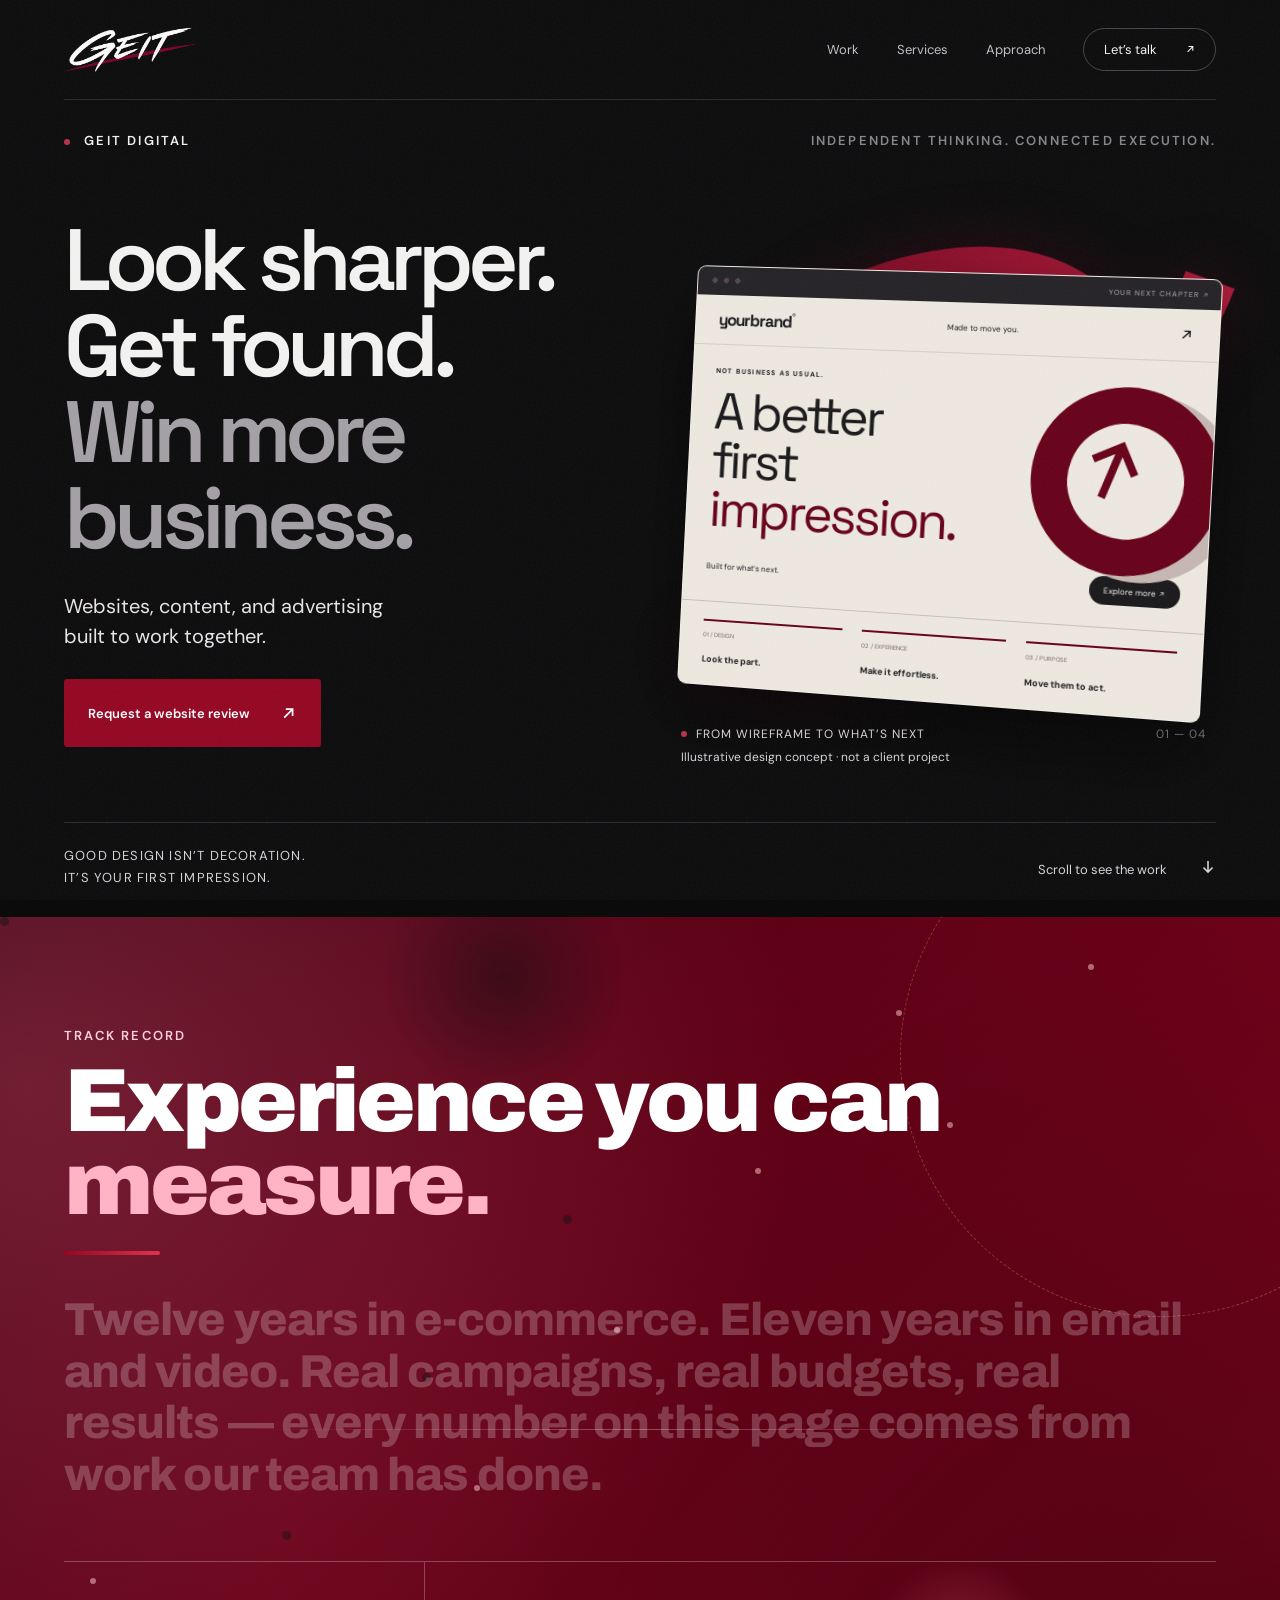
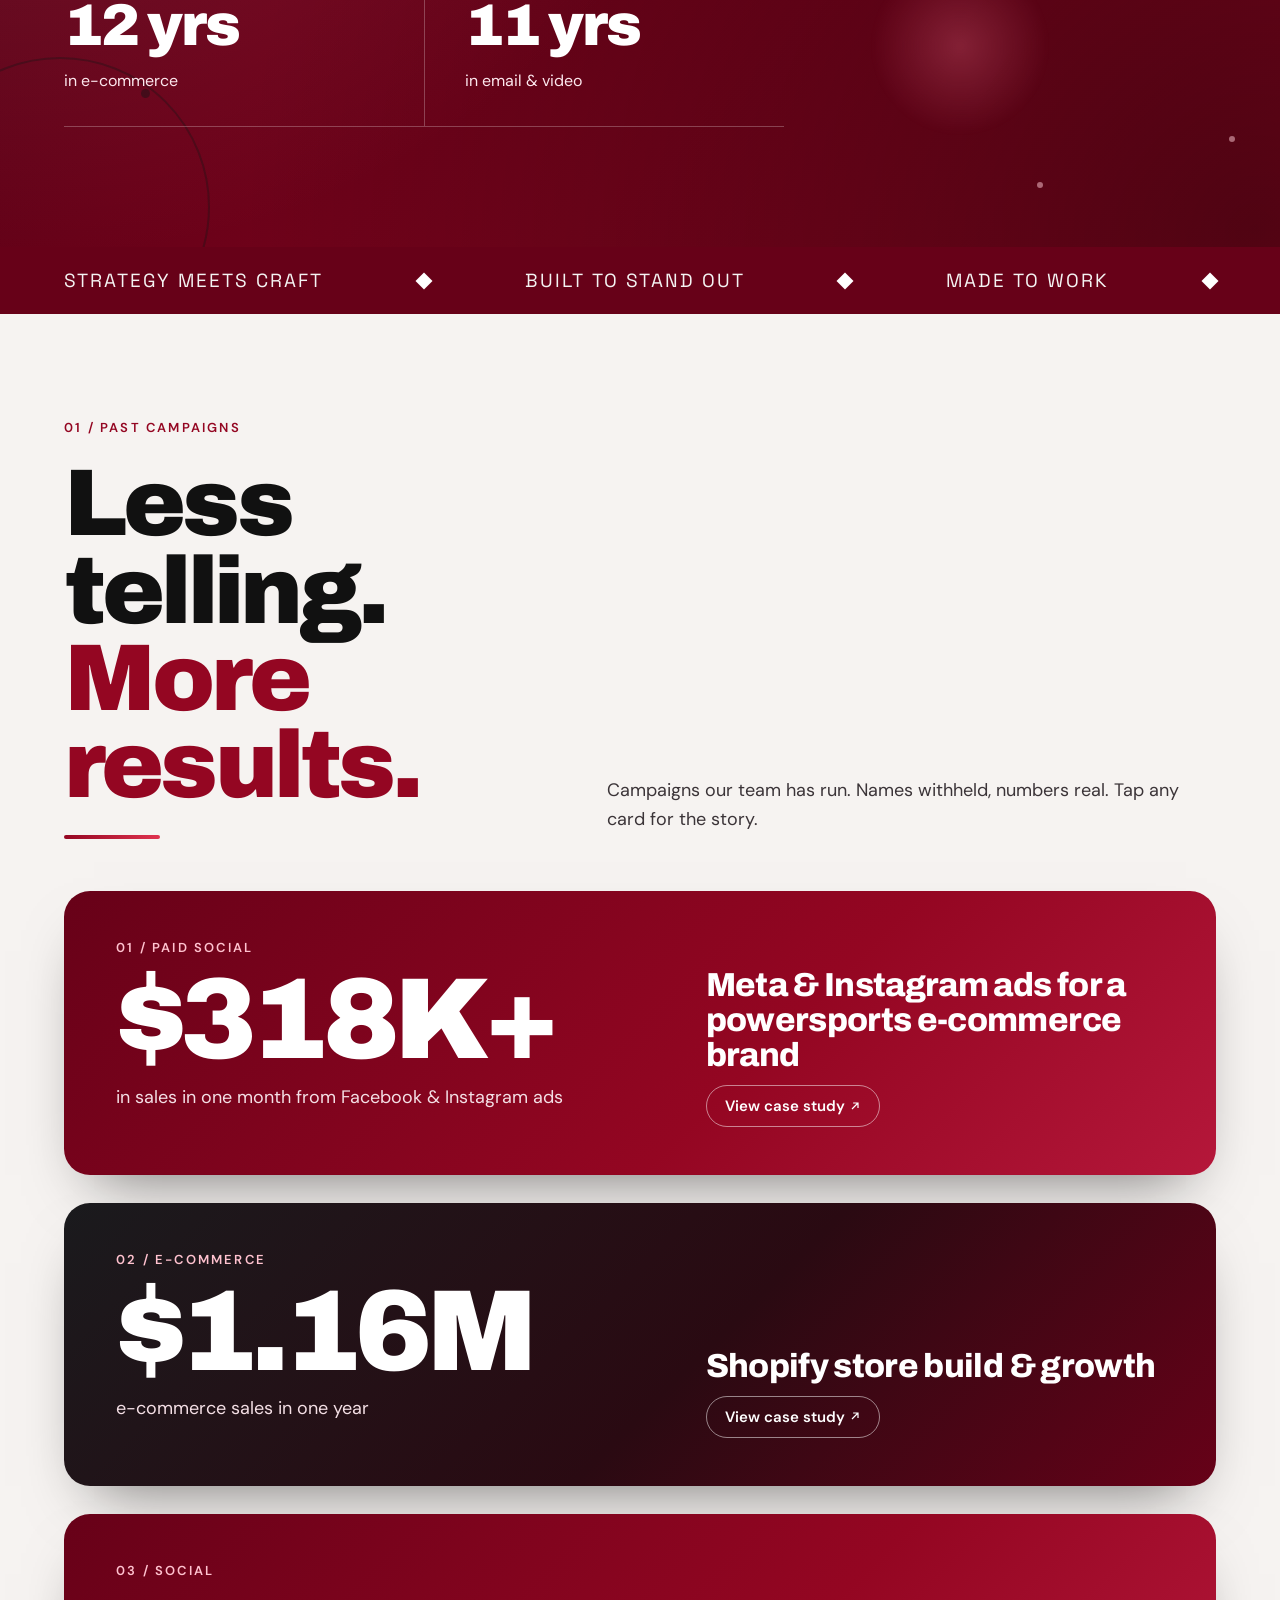
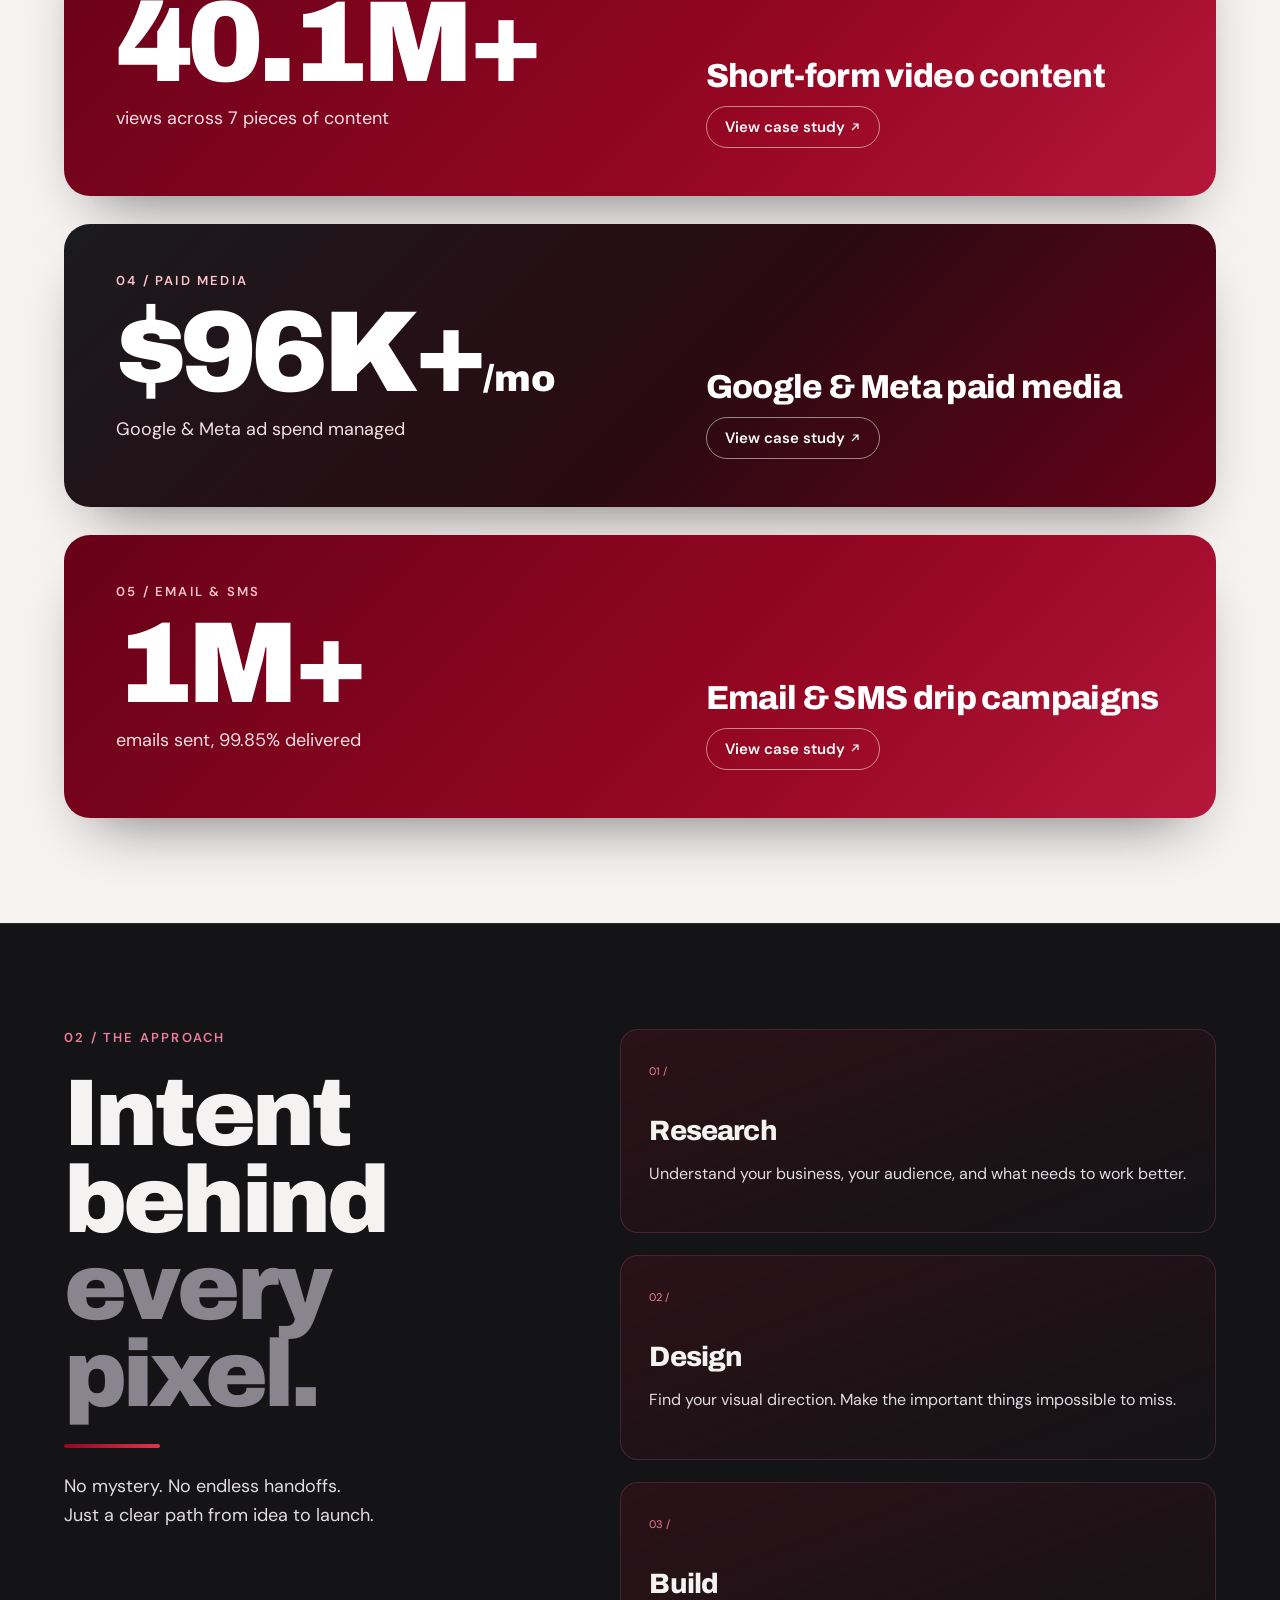
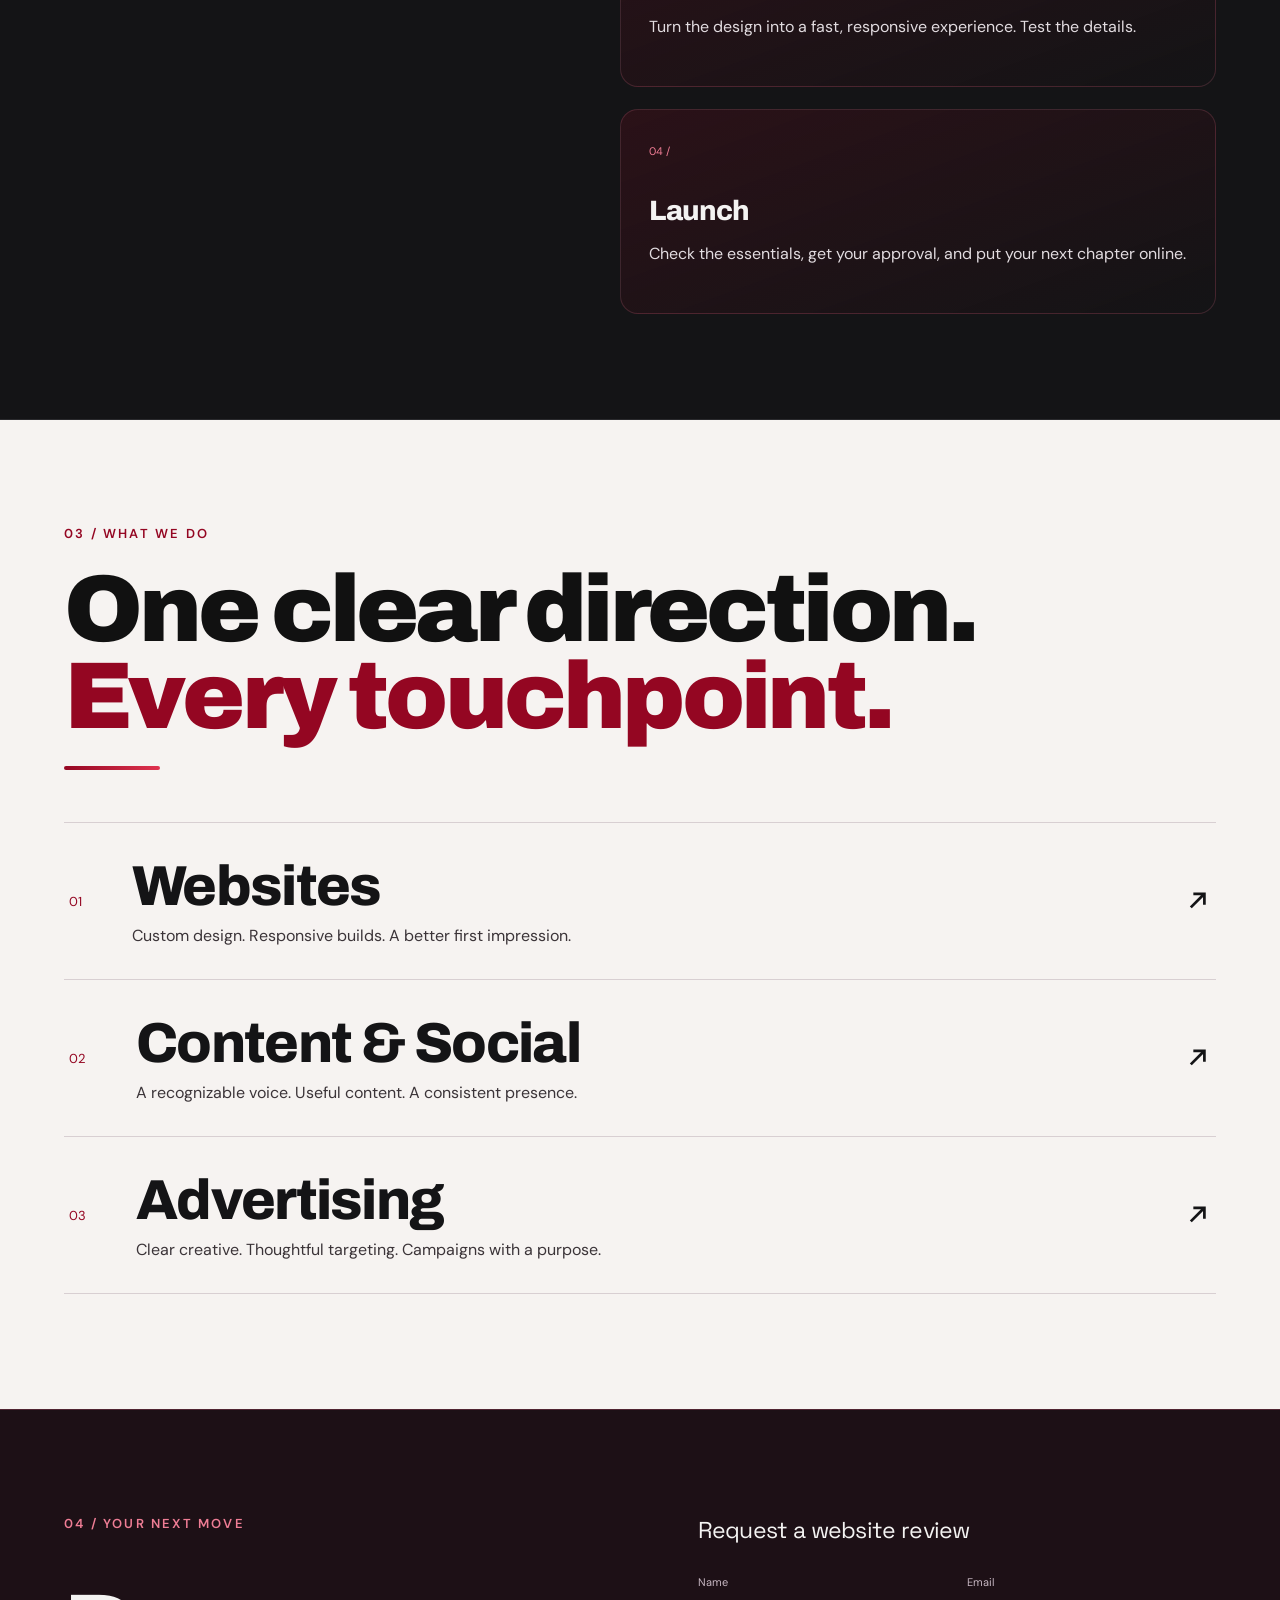
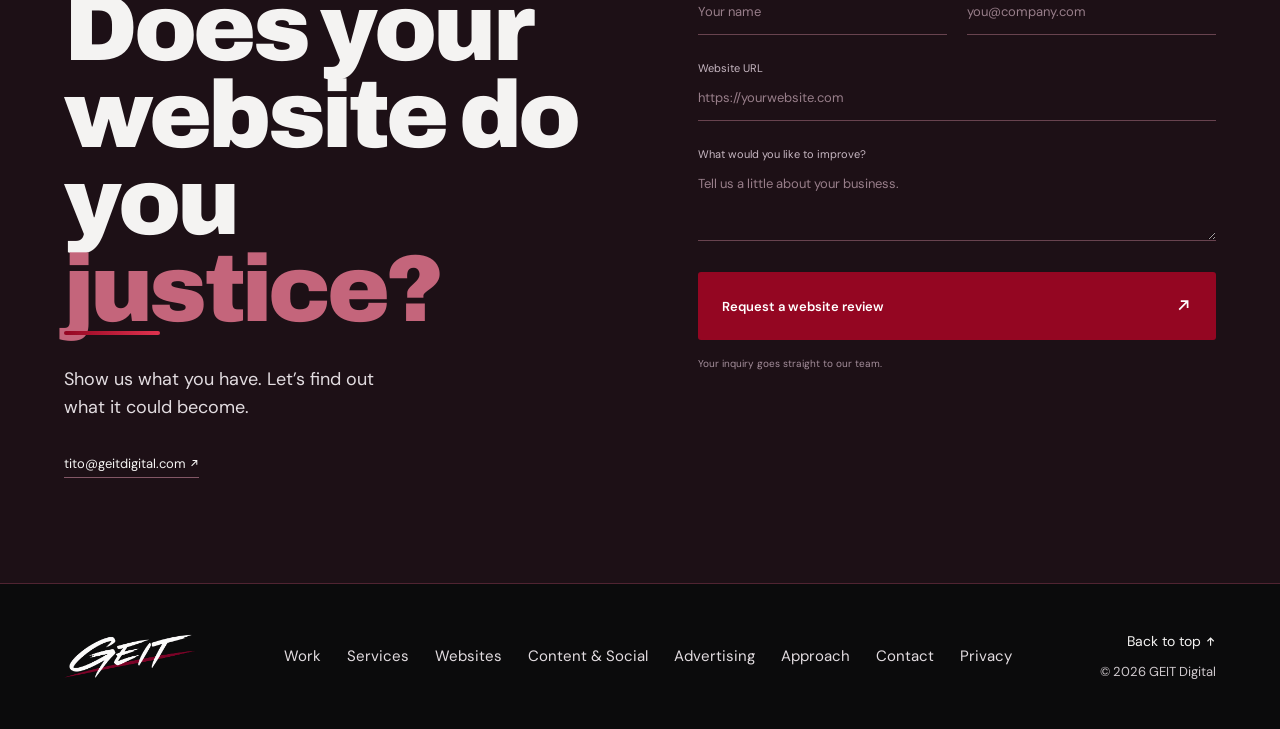
==== commit 4a668cae: "Clean URLs and homepage button fixes" ====
--- a/index.html
+++ b/index.html
@@ -8,6 +8,6 @@
 <div class="build-caption"><span class="live-dot"></span> FROM WIREFRAME TO WHAT’S NEXT <span>01 — 04</span></div><p class="concept-note">Illustrative design concept · not a client project</p></div></div><div class="hero-bottom"><span>GOOD DESIGN ISN’T DECORATION.<br>IT’S YOUR FIRST IMPRESSION.</span><a href="#work">Scroll to see the work <span><svg class="ico" viewBox="0 0 16 16" aria-hidden="true"><path d="M8 2v11M3.5 8.5 8 13l4.5-4.5" fill="none" stroke="currentColor" stroke-width="1.6"/></svg></span></a></div></section>
 <section class="proof" id="proof" aria-labelledby="proof-title"><div class="proof-glow" aria-hidden="true"></div><div class="proof-inner"><div class="proof-head reveal"><p class="eyebrow">TRACK RECORD</p><h2 id="proof-title">Experience you can <span>measure.</span></h2><i class="rule" aria-hidden="true"></i></div><p class="scrub-text" data-scrub>Twelve years in e-commerce. Eleven years in email and video. Real campaigns, real budgets, real results — every number on this page comes from work our team has done.</p><div class="stats stats-2"><div class="stat reveal"><b data-count="12" data-suf=" yrs">12 yrs</b><p>in e-commerce</p></div><div class="stat reveal"><b data-count="11" data-suf=" yrs">11 yrs</b><p>in email &amp; video</p></div></div></div></section><div class="ticker" aria-hidden="true"><span>STRATEGY MEETS CRAFT</span><b class="tick-mark" aria-hidden="true"></b><span>BUILT TO STAND OUT</span><b class="tick-mark" aria-hidden="true"></b><span>MADE TO WORK</span><b class="tick-mark" aria-hidden="true"></b></div>
 <section id="work" class="section work light"><div class="section-heading reveal"><div><p class="eyebrow">01 / PAST CAMPAIGNS</p><h2>Less telling.<br><span>More results.</span></h2><i class="rule" aria-hidden="true"></i></div><p>Campaigns our team has run. Names withheld, numbers real. Tap any card for the story.</p></div><div class="case-stack"><article class="case-card" style="--i:0"><button class="case-open" data-case="meta" aria-haspopup="dialog" aria-controls="case-meta"><span class="case-num">01 / PAID SOCIAL</span><span class="case-stat"><b data-count="323" data-pre="$" data-suf="K+">$323K+</b></span><span class="case-cap">in sales in one month from Facebook &amp; Instagram ads</span><span class="case-title">Meta &amp; Instagram ads for a powersports e-commerce brand</span><span class="case-more">View case study <i><svg class="ico" viewBox="0 0 16 16" aria-hidden="true"><path d="M4 12 12 4M5.5 4H12v6.5" fill="none" stroke="currentColor" stroke-width="1.6"/></svg></i></span></button></article><article class="case-card" style="--i:1"><button class="case-open" data-case="shopify" aria-haspopup="dialog" aria-controls="case-shopify"><span class="case-num">02 / E-COMMERCE</span><span class="case-stat"><b data-count="1.21" data-dec="2" data-pre="$" data-suf="M">$1.21M</b></span><span class="case-cap">e-commerce sales in one year</span><span class="case-title">Shopify store build &amp; growth</span><span class="case-more">View case study <i><svg class="ico" viewBox="0 0 16 16" aria-hidden="true"><path d="M4 12 12 4M5.5 4H12v6.5" fill="none" stroke="currentColor" stroke-width="1.6"/></svg></i></span></button></article><article class="case-card" style="--i:2"><button class="case-open" data-case="video" aria-haspopup="dialog" aria-controls="case-video"><span class="case-num">03 / SOCIAL</span><span class="case-stat"><b data-count="41.9" data-dec="1" data-suf="M+">41.9M+</b></span><span class="case-cap">views across 7 pieces of content</span><span class="case-title">Short-form video content</span><span class="case-more">View case study <i><svg class="ico" viewBox="0 0 16 16" aria-hidden="true"><path d="M4 12 12 4M5.5 4H12v6.5" fill="none" stroke="currentColor" stroke-width="1.6"/></svg></i></span></button></article><article class="case-card" style="--i:3"><button class="case-open" data-case="paid" aria-haspopup="dialog" aria-controls="case-paid"><span class="case-num">04 / PAID MEDIA</span><span class="case-stat"><b data-count="100" data-pre="$" data-suf="K+<small>/mo</small>">$100K+<small>/mo</small></b></span><span class="case-cap">Google &amp; Meta ad spend managed</span><span class="case-title">Google &amp; Meta paid media</span><span class="case-more">View case study <i><svg class="ico" viewBox="0 0 16 16" aria-hidden="true"><path d="M4 12 12 4M5.5 4H12v6.5" fill="none" stroke="currentColor" stroke-width="1.6"/></svg></i></span></button></article><article class="case-card" style="--i:4"><button class="case-open" data-case="email" aria-haspopup="dialog" aria-controls="case-email"><span class="case-num">05 / EMAIL &amp; SMS</span><span class="case-stat"><b data-count="1" data-suf="M+">1M+</b></span><span class="case-cap">emails sent, 99.85% delivered</span><span class="case-title">Email &amp; SMS drip campaigns</span><span class="case-more">View case study <i><svg class="ico" viewBox="0 0 16 16" aria-hidden="true"><path d="M4 12 12 4M5.5 4H12v6.5" fill="none" stroke="currentColor" stroke-width="1.6"/></svg></i></span></button></article></div></section><section id="approach" class="section approach"><div class="section-heading reveal"><div><p class="eyebrow">02 / THE APPROACH</p><h2>Intent behind<br><span>every pixel.</span></h2><i class="rule" aria-hidden="true"></i></div><p>No mystery. No endless handoffs.<br>Just a clear path from idea to launch.</p></div><div class="steps"><article class="reveal"><span>01 /</span><h3>Research</h3><p>Understand your business, your audience, and what needs to work better.</p></article><article class="reveal"><span>02 /</span><h3>Design</h3><p>Find your visual direction. Make the important things impossible to miss.</p></article><article class="reveal"><span>03 /</span><h3>Build</h3><p>Turn the design into a fast, responsive experience. Test the details.</p></article><article class="reveal"><span>04 /</span><h3>Launch</h3><p>Check the essentials, get your approval, and put your next chapter online.</p></article></div></section>
-<section class="section services light" id="services"><div class="section-heading reveal"><div><p class="eyebrow">03 / WHAT WE DO</p><h2>One clear direction.<br><span>Every touchpoint.</span></h2><i class="rule" aria-hidden="true"></i></div></div><a class="service-row reveal" href="websites.html"><span>01</span><div><h3>Websites</h3><p>Custom design. Responsive builds. A better first impression.</p></div><b><svg class="ico" viewBox="0 0 16 16" aria-hidden="true"><path d="M4 12 12 4M5.5 4H12v6.5" fill="none" stroke="currentColor" stroke-width="1.6"/></svg></b></a><a class="service-row reveal" href="#review"><span>02</span><div><h3>Content & Social</h3><p>A recognizable voice. Useful content. A consistent presence.</p></div><b><svg class="ico" viewBox="0 0 16 16" aria-hidden="true"><path d="M4 12 12 4M5.5 4H12v6.5" fill="none" stroke="currentColor" stroke-width="1.6"/></svg></b></a><a class="service-row reveal" href="advertising.html"><span>03</span><div><h3>Advertising</h3><p>Clear creative. Thoughtful targeting. Campaigns with a purpose.</p></div><b><svg class="ico" viewBox="0 0 16 16" aria-hidden="true"><path d="M4 12 12 4M5.5 4H12v6.5" fill="none" stroke="currentColor" stroke-width="1.6"/></svg></b></a></section>
-<section class="section review" id="review"><div class="review-copy reveal"><p class="eyebrow">04 / YOUR NEXT MOVE</p><h2>Does your<br>website do<br>you <em>justice?</em></h2><i class="rule" aria-hidden="true"></i><p>Show us what you have. Let’s find out<br>what it could become.</p><a href="mailto:tito@geitdigital.com">tito@geitdigital.com <svg class="ico" viewBox="0 0 16 16" aria-hidden="true"><path d="M4 12 12 4M5.5 4H12v6.5" fill="none" stroke="currentColor" stroke-width="1.6"/></svg></a></div><form id="review-form" class="reveal" action="https://formspree.io/f/xvkknqyy" method="POST"><input type="hidden" name="_subject" value="New inquiry from geitdigital.com"><p class="form-intro">Request a website review</p><div class="form-grid"><label>Name<input name="name" autocomplete="name" required placeholder="Your name"></label><label>Email<input name="email" type="email" autocomplete="email" required placeholder="you@company.com"></label></div><label>Website URL<input name="website" type="url" placeholder="https://yourwebsite.com" required></label><label>What would you like to improve?<textarea name="message" rows="3" placeholder="Tell us a little about your business."></textarea></label><button class="button" id="review-submit" type="button">Request a website review <span><svg class="ico" viewBox="0 0 16 16" aria-hidden="true"><path d="M4 12 12 4M5.5 4H12v6.5" fill="none" stroke="currentColor" stroke-width="1.6"/></svg></span></button><p class="prototype-note">Your inquiry goes straight to our team.</p><p id="form-status" role="status" aria-live="polite"></p></form></section></main><div class="case-overlay" id="case-meta" role="dialog" aria-modal="true" aria-labelledby="case-meta-title" hidden><div class="cs-scroll"><button class="cs-close" aria-label="Close case study"><svg class="ico ico-x" viewBox="0 0 16 16" aria-hidden="true"><path d="M3 3l10 10M13 3 3 13" fill="none" stroke="currentColor" stroke-width="1.8"/></svg></button><header class="cs-hero"><p class="eyebrow">CASE STUDY 01 · PAST CAMPAIGN</p><h2 id="case-meta-title">Meta &amp; Instagram ads for a powersports e-commerce brand</h2><i class="rule" aria-hidden="true"></i></header><section class="cs-block"><h3>The challenge</h3><p>A powersports e-commerce brand needed paid social to turn attention into orders, not just clicks.</p></section><section class="cs-block"><h3>The approach</h3><p>Built and managed Facebook and Instagram ad campaigns: creative, audiences, and ongoing optimization toward sales.</p></section><section class="cs-block cs-result"><h3>The result</h3><div class="cs-metrics"><div class="cs-metric"><b data-count="323" data-pre="$" data-suf="K+">$323K+</b><p>in sales in one month from Facebook &amp; Instagram ads</p></div></div></section><p class="cs-note">Past campaign from our team’s experience. Client name withheld.</p><a class="button cs-cta" href="contact.html">Request a website review <span><svg class="ico" viewBox="0 0 16 16" aria-hidden="true"><path d="M4 12 12 4M5.5 4H12v6.5" fill="none" stroke="currentColor" stroke-width="1.6"/></svg></span></a></div></div><div class="case-overlay" id="case-shopify" role="dialog" aria-modal="true" aria-labelledby="case-shopify-title" hidden><div class="cs-scroll"><button class="cs-close" aria-label="Close case study"><svg class="ico ico-x" viewBox="0 0 16 16" aria-hidden="true"><path d="M3 3l10 10M13 3 3 13" fill="none" stroke="currentColor" stroke-width="1.8"/></svg></button><header class="cs-hero"><p class="eyebrow">CASE STUDY 02 · PAST CAMPAIGN</p><h2 id="case-shopify-title">Shopify store build &amp; growth</h2><i class="rule" aria-hidden="true"></i></header><section class="cs-block"><h3>The challenge</h3><p>An online store needed a storefront and a growth plan that could carry real sales volume.</p></section><section class="cs-block"><h3>The approach</h3><p>Built the Shopify store and supported its growth with the marketing around it.</p></section><section class="cs-block cs-result"><h3>The result</h3><div class="cs-metrics"><div class="cs-metric"><b data-count="1.21" data-dec="2" data-pre="$" data-suf="M">$1.21M</b><p>e-commerce sales in one year</p></div></div></section><p class="cs-note">Past campaign from our team’s experience. Client name withheld.</p><a class="button cs-cta" href="contact.html">Request a website review <span><svg class="ico" viewBox="0 0 16 16" aria-hidden="true"><path d="M4 12 12 4M5.5 4H12v6.5" fill="none" stroke="currentColor" stroke-width="1.6"/></svg></span></a></div></div><div class="case-overlay" id="case-video" role="dialog" aria-modal="true" aria-labelledby="case-video-title" hidden><div class="cs-scroll"><button class="cs-close" aria-label="Close case study"><svg class="ico ico-x" viewBox="0 0 16 16" aria-hidden="true"><path d="M3 3l10 10M13 3 3 13" fill="none" stroke="currentColor" stroke-width="1.8"/></svg></button><header class="cs-hero"><p class="eyebrow">CASE STUDY 03 · PAST CAMPAIGN</p><h2 id="case-video-title">Short-form video content</h2><i class="rule" aria-hidden="true"></i></header><section class="cs-block"><h3>The challenge</h3><p>A brand needed content that people actually stop and watch.</p></section><section class="cs-block"><h3>The approach</h3><p>Planned and produced short-form video built for social feeds.</p></section><section class="cs-block cs-result"><h3>The result</h3><div class="cs-metrics"><div class="cs-metric"><b data-count="41.9" data-dec="1" data-suf="M+">41.9M+</b><p>views across 7 pieces of content</p></div><div class="cs-metric"><b data-count="7">7</b><p>pieces of content</p></div></div></section><p class="cs-note">Past campaign from our team’s experience. Client name withheld.</p><a class="button cs-cta" href="contact.html">Request a website review <span><svg class="ico" viewBox="0 0 16 16" aria-hidden="true"><path d="M4 12 12 4M5.5 4H12v6.5" fill="none" stroke="currentColor" stroke-width="1.6"/></svg></span></a></div></div><div class="case-overlay" id="case-paid" role="dialog" aria-modal="true" aria-labelledby="case-paid-title" hidden><div class="cs-scroll"><button class="cs-close" aria-label="Close case study"><svg class="ico ico-x" viewBox="0 0 16 16" aria-hidden="true"><path d="M3 3l10 10M13 3 3 13" fill="none" stroke="currentColor" stroke-width="1.8"/></svg></button><header class="cs-hero"><p class="eyebrow">CASE STUDY 04 · PAST CAMPAIGN</p><h2 id="case-paid-title">Google &amp; Meta paid media</h2><i class="rule" aria-hidden="true"></i></header><section class="cs-block"><h3>The challenge</h3><p>Large monthly ad budgets need careful management to keep traffic growing and spend accountable.</p></section><section class="cs-block"><h3>The approach</h3><p>Managed paid campaigns across Google and Meta, monitoring and adjusting spend month to month.</p></section><section class="cs-block cs-result"><h3>The result</h3><div class="cs-metrics"><div class="cs-metric"><b data-count="100" data-pre="$" data-suf="K+<small>/mo</small>">$100K+<small>/mo</small></b><p>Google &amp; Meta ad spend managed</p></div><div class="cs-metric"><b data-count="1.6" data-dec="1" data-suf="M">1.6M</b><p>site users in a year from campaigns</p></div></div></section><p class="cs-note">Past campaign from our team’s experience. Client name withheld.</p><a class="button cs-cta" href="contact.html">Request a website review <span><svg class="ico" viewBox="0 0 16 16" aria-hidden="true"><path d="M4 12 12 4M5.5 4H12v6.5" fill="none" stroke="currentColor" stroke-width="1.6"/></svg></span></a></div></div><div class="case-overlay" id="case-email" role="dialog" aria-modal="true" aria-labelledby="case-email-title" hidden><div class="cs-scroll"><button class="cs-close" aria-label="Close case study"><svg class="ico ico-x" viewBox="0 0 16 16" aria-hidden="true"><path d="M3 3l10 10M13 3 3 13" fill="none" stroke="currentColor" stroke-width="1.8"/></svg></button><header class="cs-hero"><p class="eyebrow">CASE STUDY 05 · PAST CAMPAIGN</p><h2 id="case-email-title">Email &amp; SMS drip campaigns</h2><i class="rule" aria-hidden="true"></i></header><section class="cs-block"><h3>The challenge</h3><p>Customers needed timely, relevant follow-up without messages landing in spam.</p></section><section class="cs-block"><h3>The approach</h3><p>Built automated email and SMS drip campaigns and kept sending practices clean for deliverability.</p></section><section class="cs-block cs-result"><h3>The result</h3><div class="cs-metrics"><div class="cs-metric"><b data-count="1" data-suf="M+">1M+</b><p>emails sent</p></div><div class="cs-metric"><b data-count="99.85" data-dec="2" data-suf="%">99.85%</b><p>delivered</p></div></div></section><p class="cs-note">Past campaign from our team’s experience. Client name withheld.</p><a class="button cs-cta" href="contact.html">Request a website review <span><svg class="ico" viewBox="0 0 16 16" aria-hidden="true"><path d="M4 12 12 4M5.5 4H12v6.5" fill="none" stroke="currentColor" stroke-width="1.6"/></svg></span></a></div></div>
+<section class="section services light" id="services"><div class="section-heading reveal"><div><p class="eyebrow">03 / WHAT WE DO</p><h2>One clear direction.<br><span>Every touchpoint.</span></h2><i class="rule" aria-hidden="true"></i></div></div><a class="service-row reveal" href="websites.html"><span>01</span><div><h3>Websites</h3><p>Custom design. Responsive builds. A better first impression.</p></div><b><svg class="ico" viewBox="0 0 16 16" aria-hidden="true"><path d="M4 12 12 4M5.5 4H12v6.5" fill="none" stroke="currentColor" stroke-width="1.6"/></svg></b></a><a class="service-row reveal" href="content-social.html"><span>02</span><div><h3>Content & Social</h3><p>A recognizable voice. Useful content. A consistent presence.</p></div><b><svg class="ico" viewBox="0 0 16 16" aria-hidden="true"><path d="M4 12 12 4M5.5 4H12v6.5" fill="none" stroke="currentColor" stroke-width="1.6"/></svg></b></a><a class="service-row reveal" href="advertising.html"><span>03</span><div><h3>Advertising</h3><p>Clear creative. Thoughtful targeting. Campaigns with a purpose.</p></div><b><svg class="ico" viewBox="0 0 16 16" aria-hidden="true"><path d="M4 12 12 4M5.5 4H12v6.5" fill="none" stroke="currentColor" stroke-width="1.6"/></svg></b></a></section>
+<section class="section review" id="review"><div class="review-copy reveal"><p class="eyebrow">04 / YOUR NEXT MOVE</p><h2>Does your<br>website do<br>you <em>justice?</em></h2><i class="rule" aria-hidden="true"></i><p>Show us what you have. Let’s find out<br>what it could become.</p><a href="mailto:tito@geitdigital.com">tito@geitdigital.com <svg class="ico" viewBox="0 0 16 16" aria-hidden="true"><path d="M4 12 12 4M5.5 4H12v6.5" fill="none" stroke="currentColor" stroke-width="1.6"/></svg></a></div><form id="review-form" class="reveal" action="https://formspree.io/f/xvkknqyy" method="POST"><input type="hidden" name="_subject" value="New inquiry from geitdigital.com"><p class="form-intro">Request a website review</p><div class="form-grid"><label>Name<input name="name" autocomplete="name" required placeholder="Your name"></label><label>Email<input name="email" type="email" autocomplete="email" required placeholder="you@company.com"></label></div><label>Website URL<input name="website" type="url" placeholder="https://yourwebsite.com" required></label><label>What would you like to improve?<textarea name="message" rows="3" placeholder="Tell us a little about your business."></textarea></label><button class="button" id="review-submit" type="submit">Request a website review <span><svg class="ico" viewBox="0 0 16 16" aria-hidden="true"><path d="M4 12 12 4M5.5 4H12v6.5" fill="none" stroke="currentColor" stroke-width="1.6"/></svg></span></button><p class="prototype-note">Your inquiry goes straight to our team.</p><p id="form-status" role="status" aria-live="polite"></p></form></section></main><div class="case-overlay" id="case-meta" role="dialog" aria-modal="true" aria-labelledby="case-meta-title" hidden><div class="cs-scroll"><button class="cs-close" aria-label="Close case study"><svg class="ico ico-x" viewBox="0 0 16 16" aria-hidden="true"><path d="M3 3l10 10M13 3 3 13" fill="none" stroke="currentColor" stroke-width="1.8"/></svg></button><header class="cs-hero"><p class="eyebrow">CASE STUDY 01 · PAST CAMPAIGN</p><h2 id="case-meta-title">Meta &amp; Instagram ads for a powersports e-commerce brand</h2><i class="rule" aria-hidden="true"></i></header><section class="cs-block"><h3>The challenge</h3><p>A powersports e-commerce brand needed paid social to turn attention into orders, not just clicks.</p></section><section class="cs-block"><h3>The approach</h3><p>Built and managed Facebook and Instagram ad campaigns: creative, audiences, and ongoing optimization toward sales.</p></section><section class="cs-block cs-result"><h3>The result</h3><div class="cs-metrics"><div class="cs-metric"><b data-count="323" data-pre="$" data-suf="K+">$323K+</b><p>in sales in one month from Facebook &amp; Instagram ads</p></div></div></section><p class="cs-note">Past campaign from our team’s experience. Client name withheld.</p><a class="button cs-cta" href="contact.html">Request a website review <span><svg class="ico" viewBox="0 0 16 16" aria-hidden="true"><path d="M4 12 12 4M5.5 4H12v6.5" fill="none" stroke="currentColor" stroke-width="1.6"/></svg></span></a></div></div><div class="case-overlay" id="case-shopify" role="dialog" aria-modal="true" aria-labelledby="case-shopify-title" hidden><div class="cs-scroll"><button class="cs-close" aria-label="Close case study"><svg class="ico ico-x" viewBox="0 0 16 16" aria-hidden="true"><path d="M3 3l10 10M13 3 3 13" fill="none" stroke="currentColor" stroke-width="1.8"/></svg></button><header class="cs-hero"><p class="eyebrow">CASE STUDY 02 · PAST CAMPAIGN</p><h2 id="case-shopify-title">Shopify store build &amp; growth</h2><i class="rule" aria-hidden="true"></i></header><section class="cs-block"><h3>The challenge</h3><p>An online store needed a storefront and a growth plan that could carry real sales volume.</p></section><section class="cs-block"><h3>The approach</h3><p>Built the Shopify store and supported its growth with the marketing around it.</p></section><section class="cs-block cs-result"><h3>The result</h3><div class="cs-metrics"><div class="cs-metric"><b data-count="1.21" data-dec="2" data-pre="$" data-suf="M">$1.21M</b><p>e-commerce sales in one year</p></div></div></section><p class="cs-note">Past campaign from our team’s experience. Client name withheld.</p><a class="button cs-cta" href="contact.html">Request a website review <span><svg class="ico" viewBox="0 0 16 16" aria-hidden="true"><path d="M4 12 12 4M5.5 4H12v6.5" fill="none" stroke="currentColor" stroke-width="1.6"/></svg></span></a></div></div><div class="case-overlay" id="case-video" role="dialog" aria-modal="true" aria-labelledby="case-video-title" hidden><div class="cs-scroll"><button class="cs-close" aria-label="Close case study"><svg class="ico ico-x" viewBox="0 0 16 16" aria-hidden="true"><path d="M3 3l10 10M13 3 3 13" fill="none" stroke="currentColor" stroke-width="1.8"/></svg></button><header class="cs-hero"><p class="eyebrow">CASE STUDY 03 · PAST CAMPAIGN</p><h2 id="case-video-title">Short-form video content</h2><i class="rule" aria-hidden="true"></i></header><section class="cs-block"><h3>The challenge</h3><p>A brand needed content that people actually stop and watch.</p></section><section class="cs-block"><h3>The approach</h3><p>Planned and produced short-form video built for social feeds.</p></section><section class="cs-block cs-result"><h3>The result</h3><div class="cs-metrics"><div class="cs-metric"><b data-count="41.9" data-dec="1" data-suf="M+">41.9M+</b><p>views across 7 pieces of content</p></div><div class="cs-metric"><b data-count="7">7</b><p>pieces of content</p></div></div></section><p class="cs-note">Past campaign from our team’s experience. Client name withheld.</p><a class="button cs-cta" href="contact.html">Request a website review <span><svg class="ico" viewBox="0 0 16 16" aria-hidden="true"><path d="M4 12 12 4M5.5 4H12v6.5" fill="none" stroke="currentColor" stroke-width="1.6"/></svg></span></a></div></div><div class="case-overlay" id="case-paid" role="dialog" aria-modal="true" aria-labelledby="case-paid-title" hidden><div class="cs-scroll"><button class="cs-close" aria-label="Close case study"><svg class="ico ico-x" viewBox="0 0 16 16" aria-hidden="true"><path d="M3 3l10 10M13 3 3 13" fill="none" stroke="currentColor" stroke-width="1.8"/></svg></button><header class="cs-hero"><p class="eyebrow">CASE STUDY 04 · PAST CAMPAIGN</p><h2 id="case-paid-title">Google &amp; Meta paid media</h2><i class="rule" aria-hidden="true"></i></header><section class="cs-block"><h3>The challenge</h3><p>Large monthly ad budgets need careful management to keep traffic growing and spend accountable.</p></section><section class="cs-block"><h3>The approach</h3><p>Managed paid campaigns across Google and Meta, monitoring and adjusting spend month to month.</p></section><section class="cs-block cs-result"><h3>The result</h3><div class="cs-metrics"><div class="cs-metric"><b data-count="100" data-pre="$" data-suf="K+<small>/mo</small>">$100K+<small>/mo</small></b><p>Google &amp; Meta ad spend managed</p></div><div class="cs-metric"><b data-count="1.6" data-dec="1" data-suf="M">1.6M</b><p>site users in a year from campaigns</p></div></div></section><p class="cs-note">Past campaign from our team’s experience. Client name withheld.</p><a class="button cs-cta" href="contact.html">Request a website review <span><svg class="ico" viewBox="0 0 16 16" aria-hidden="true"><path d="M4 12 12 4M5.5 4H12v6.5" fill="none" stroke="currentColor" stroke-width="1.6"/></svg></span></a></div></div><div class="case-overlay" id="case-email" role="dialog" aria-modal="true" aria-labelledby="case-email-title" hidden><div class="cs-scroll"><button class="cs-close" aria-label="Close case study"><svg class="ico ico-x" viewBox="0 0 16 16" aria-hidden="true"><path d="M3 3l10 10M13 3 3 13" fill="none" stroke="currentColor" stroke-width="1.8"/></svg></button><header class="cs-hero"><p class="eyebrow">CASE STUDY 05 · PAST CAMPAIGN</p><h2 id="case-email-title">Email &amp; SMS drip campaigns</h2><i class="rule" aria-hidden="true"></i></header><section class="cs-block"><h3>The challenge</h3><p>Customers needed timely, relevant follow-up without messages landing in spam.</p></section><section class="cs-block"><h3>The approach</h3><p>Built automated email and SMS drip campaigns and kept sending practices clean for deliverability.</p></section><section class="cs-block cs-result"><h3>The result</h3><div class="cs-metrics"><div class="cs-metric"><b data-count="1" data-suf="M+">1M+</b><p>emails sent</p></div><div class="cs-metric"><b data-count="99.85" data-dec="2" data-suf="%">99.85%</b><p>delivered</p></div></div></section><p class="cs-note">Past campaign from our team’s experience. Client name withheld.</p><a class="button cs-cta" href="contact.html">Request a website review <span><svg class="ico" viewBox="0 0 16 16" aria-hidden="true"><path d="M4 12 12 4M5.5 4H12v6.5" fill="none" stroke="currentColor" stroke-width="1.6"/></svg></span></a></div></div>
 <footer><a href="index.html" class="brand"><img src="assets/geit-logo.png" width="132" height="44" alt="GEIT Marketing" loading="lazy"></a><nav class="foot-nav" aria-label="Footer navigation"><a href="work.html">Work</a><a href="services.html">Services</a><a href="websites.html">Websites</a><a href="content-social.html">Content &amp; Social</a><a href="advertising.html">Advertising</a><a href="approach.html">Approach</a><a href="contact.html">Contact</a><a href="privacy.html">Privacy</a></nav><div><a href="#main">Back to top <svg class="ico" viewBox="0 0 16 16" aria-hidden="true"><path d="M8 14V3M3.5 7.5 8 3l4.5 4.5" fill="none" stroke="currentColor" stroke-width="1.6"/></svg></a><p>© 2026 GEIT Digital</p></div></footer></body></html>
